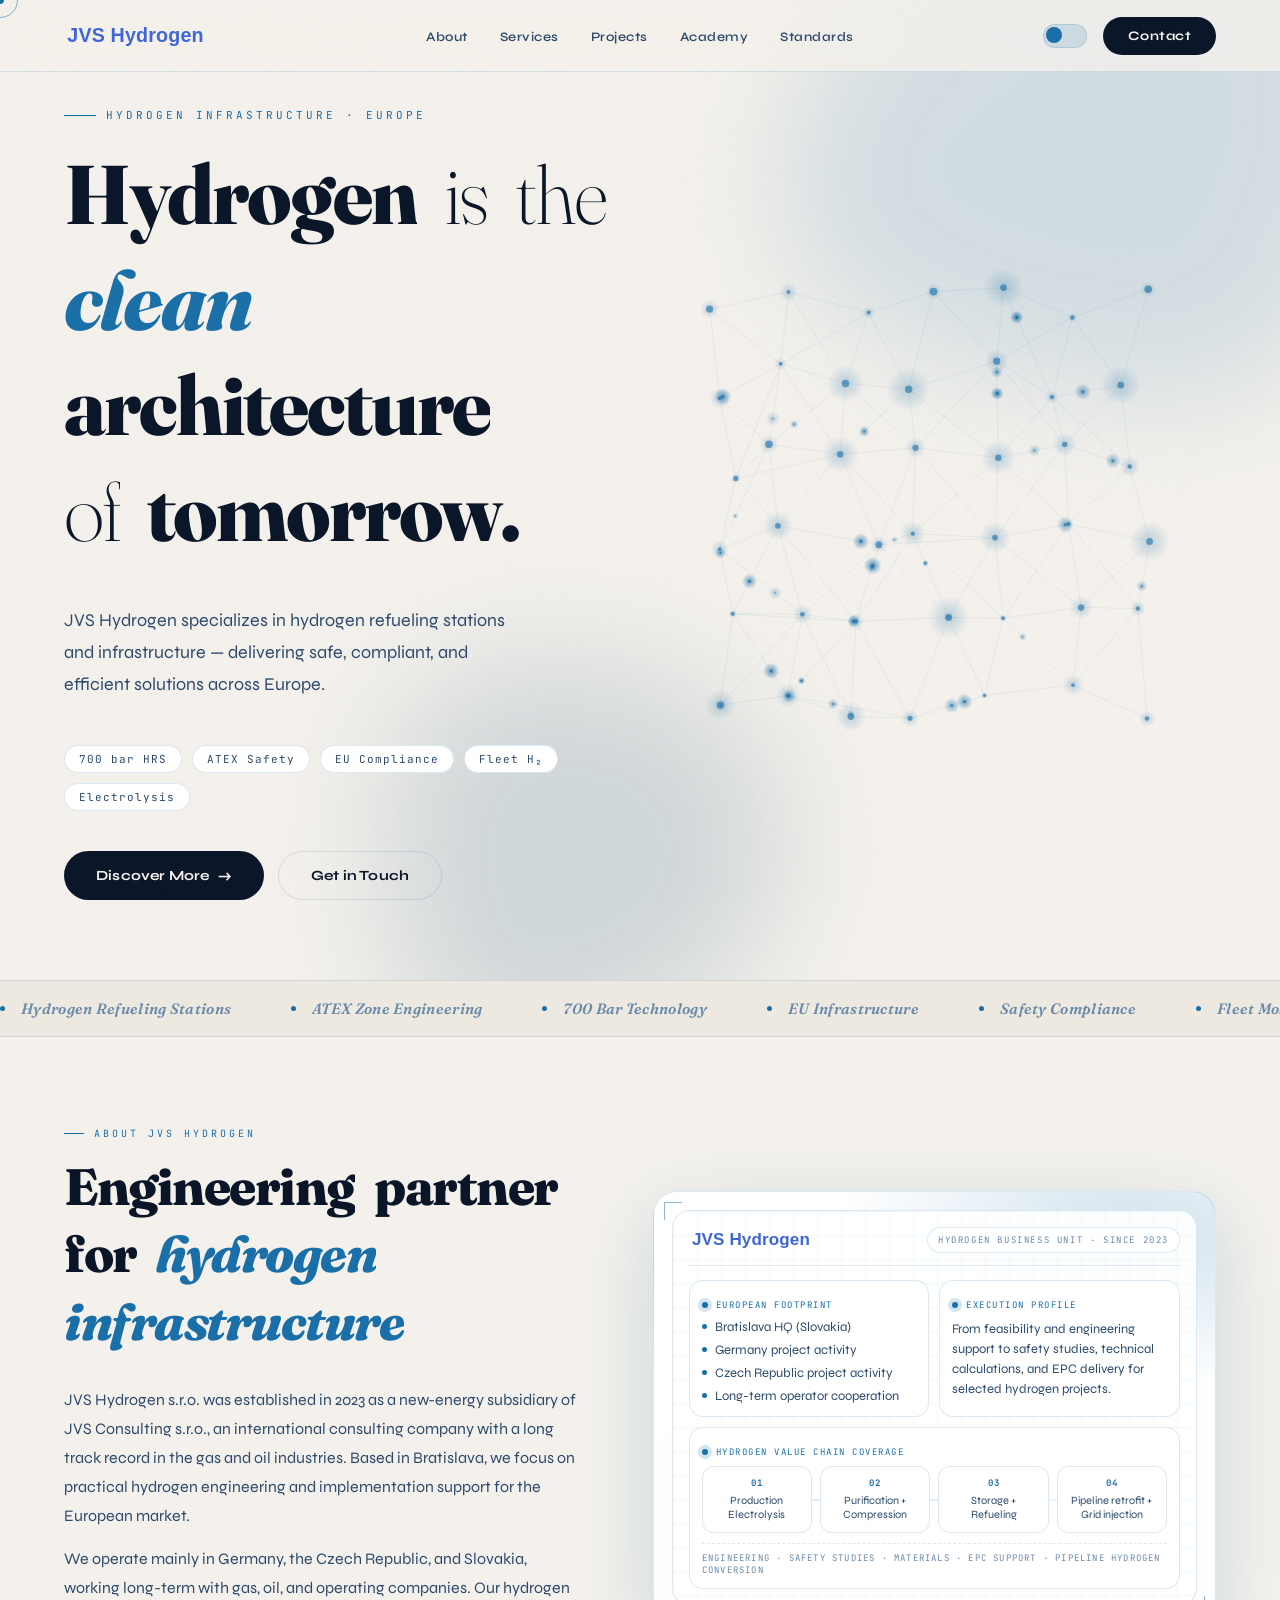
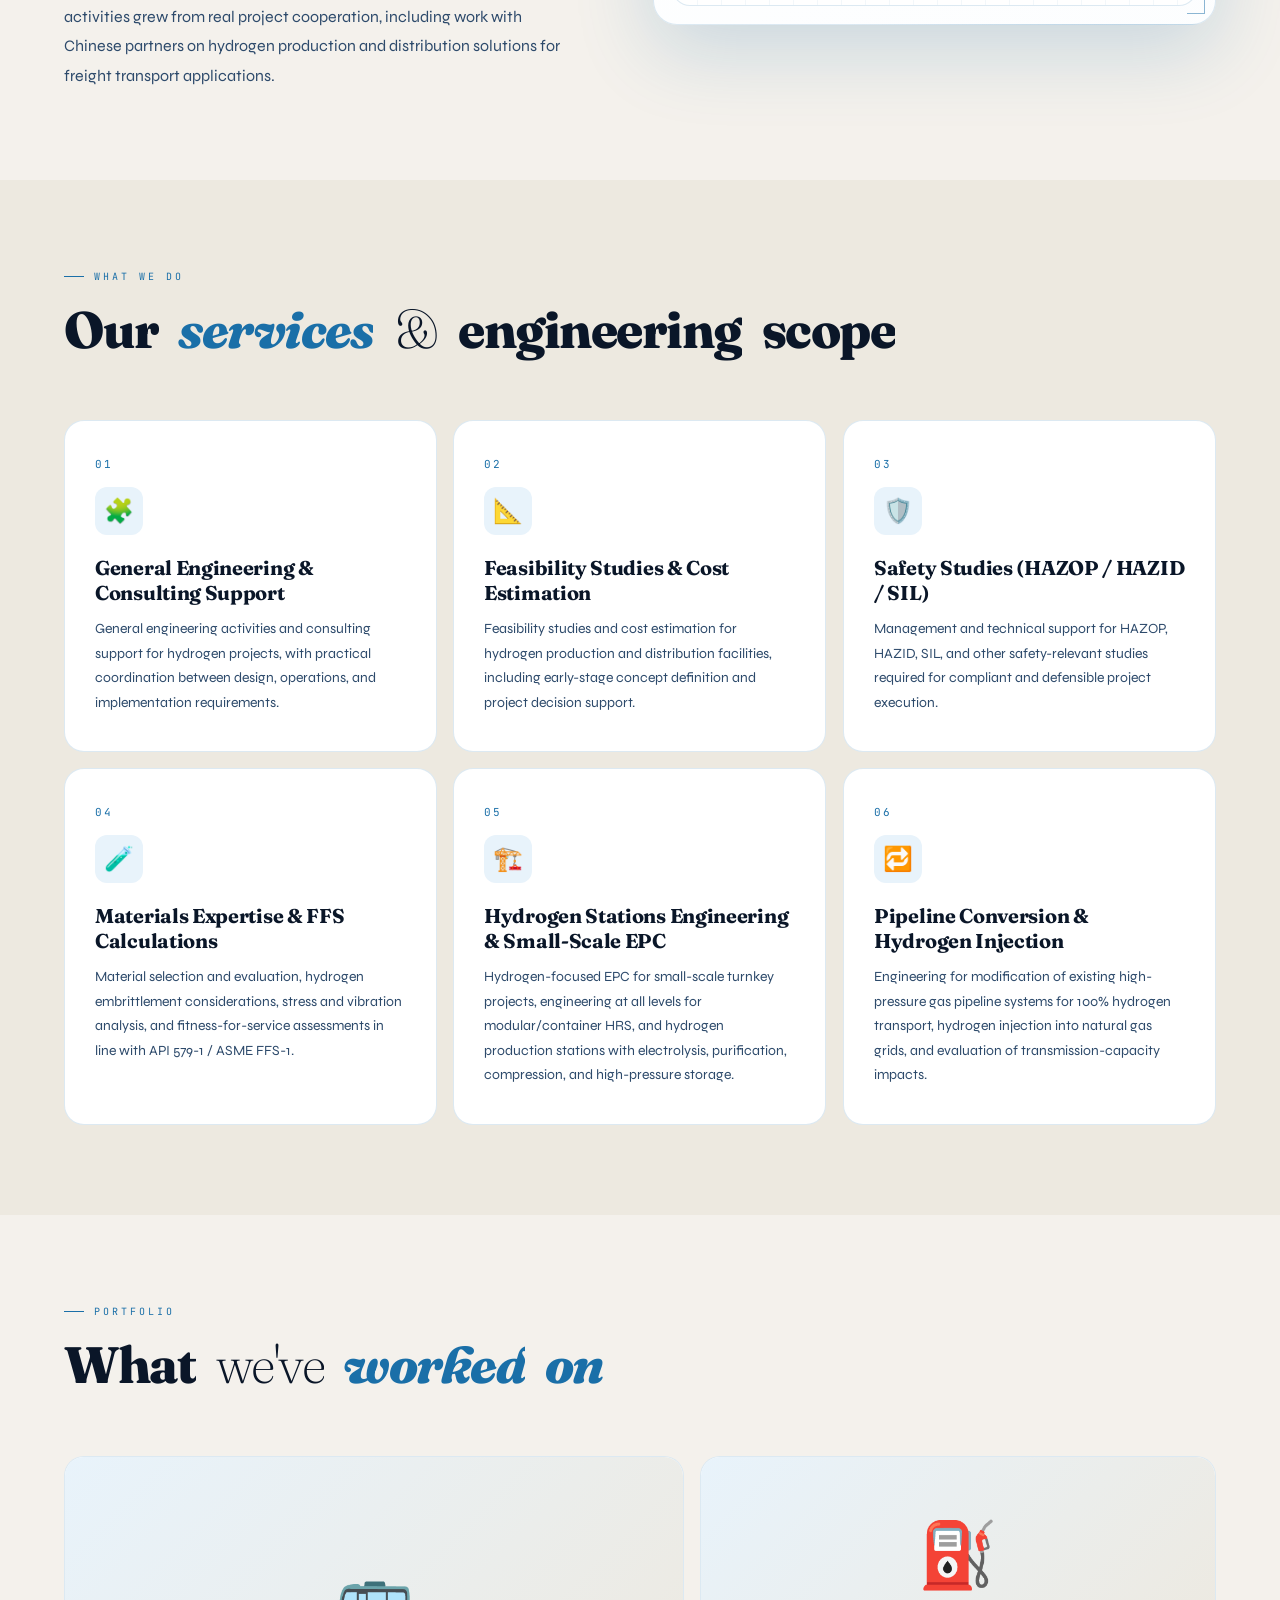
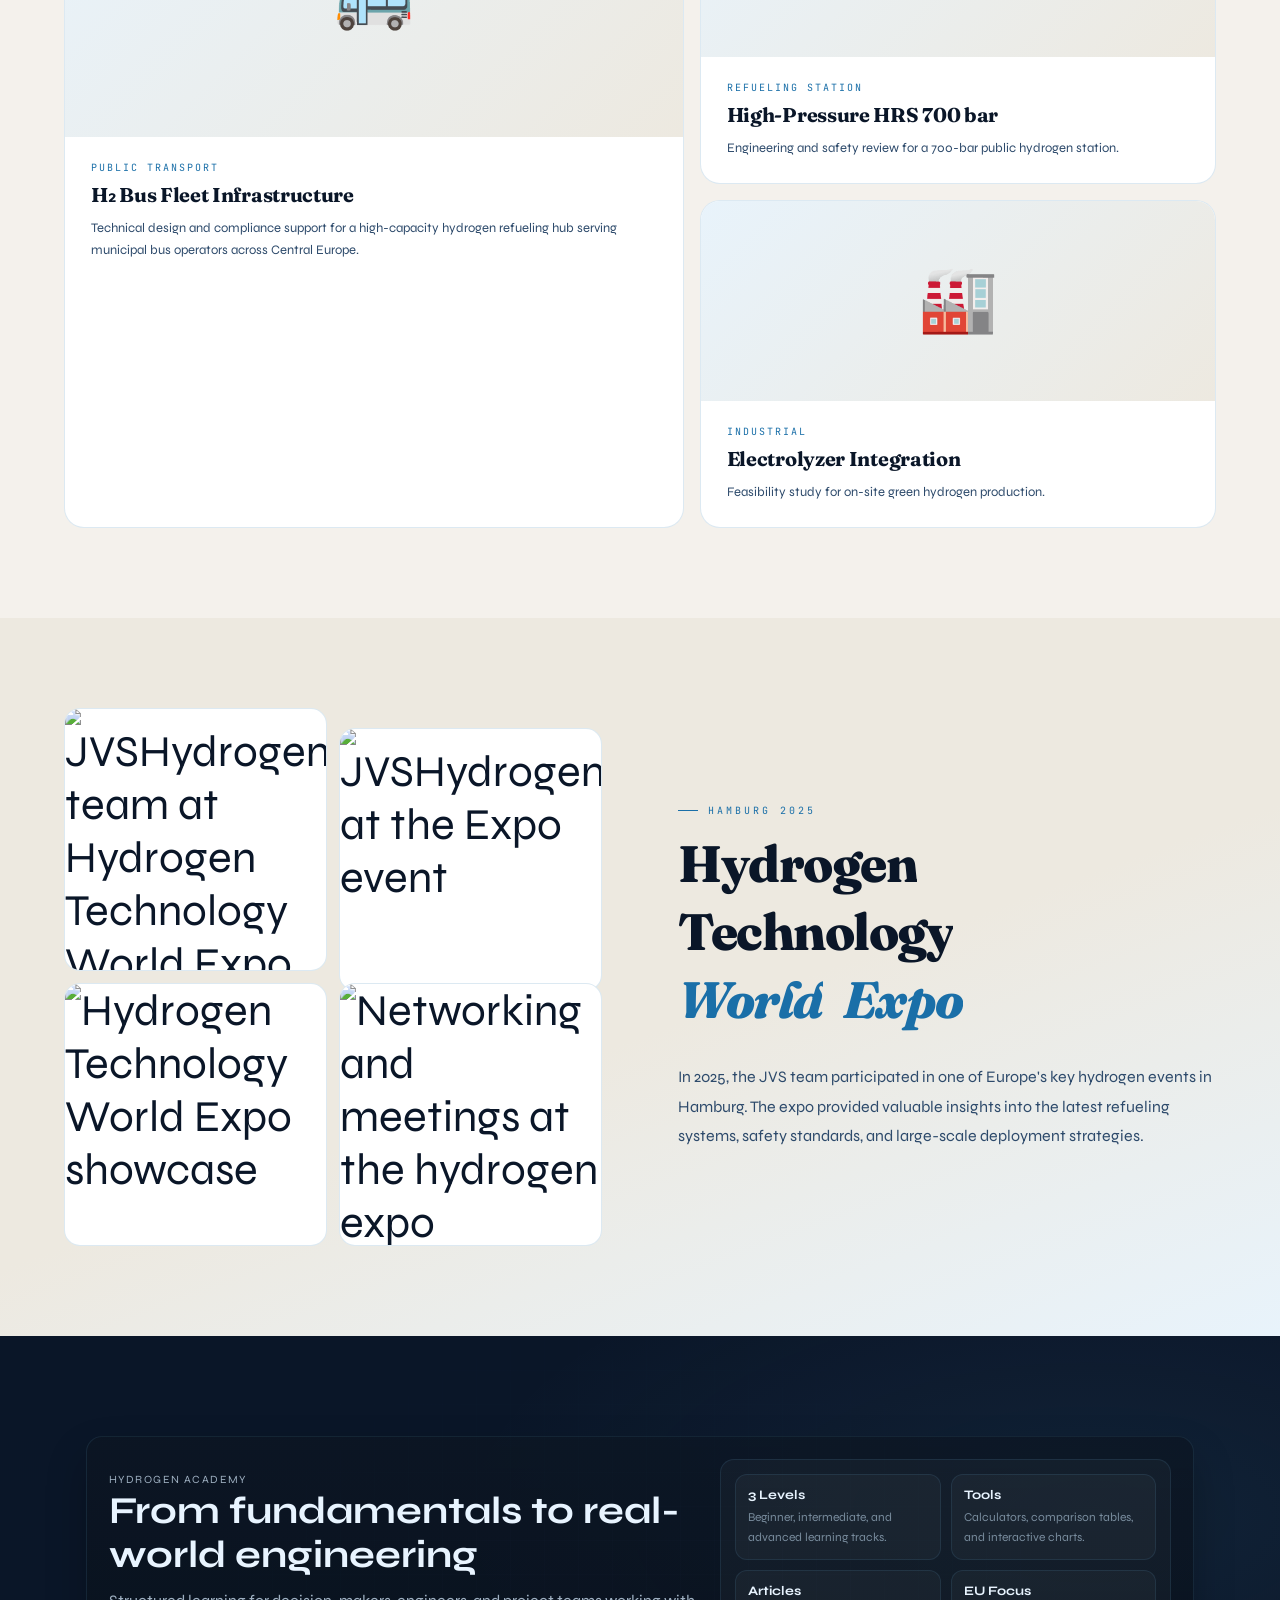
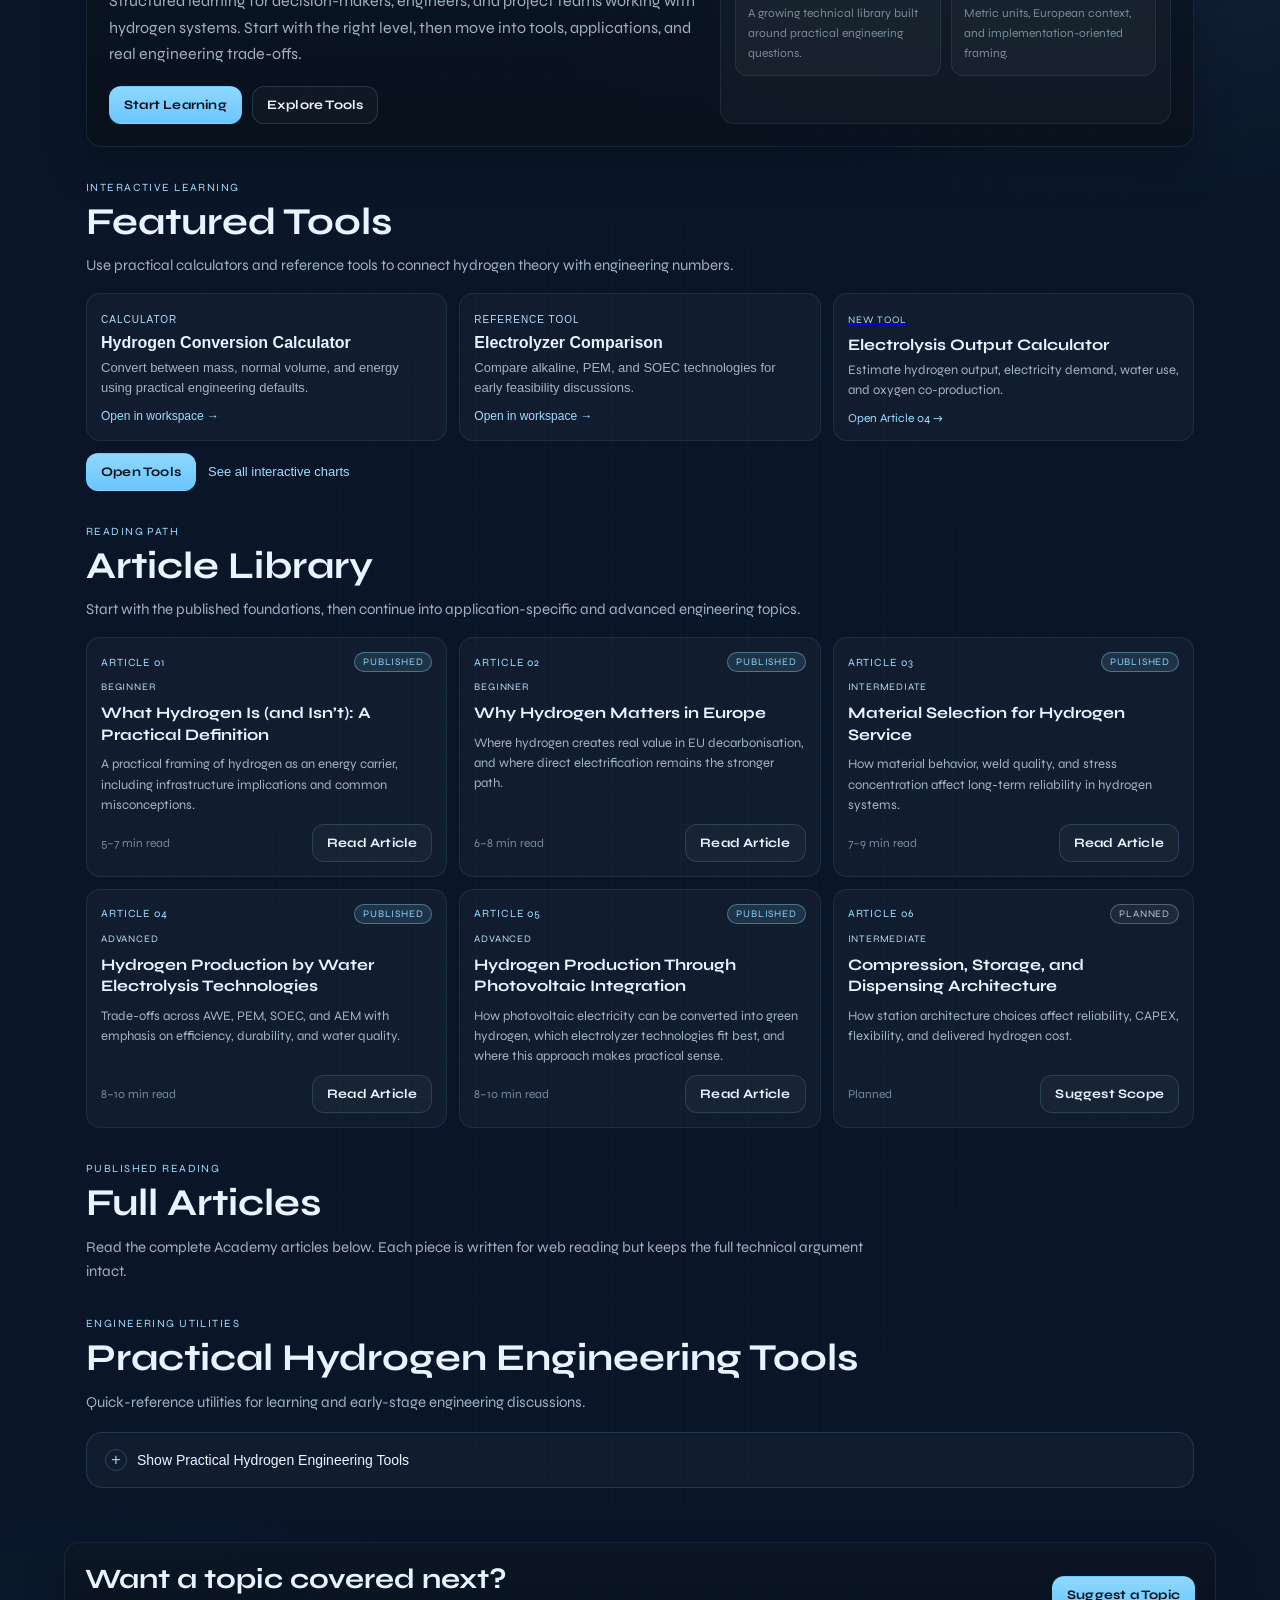
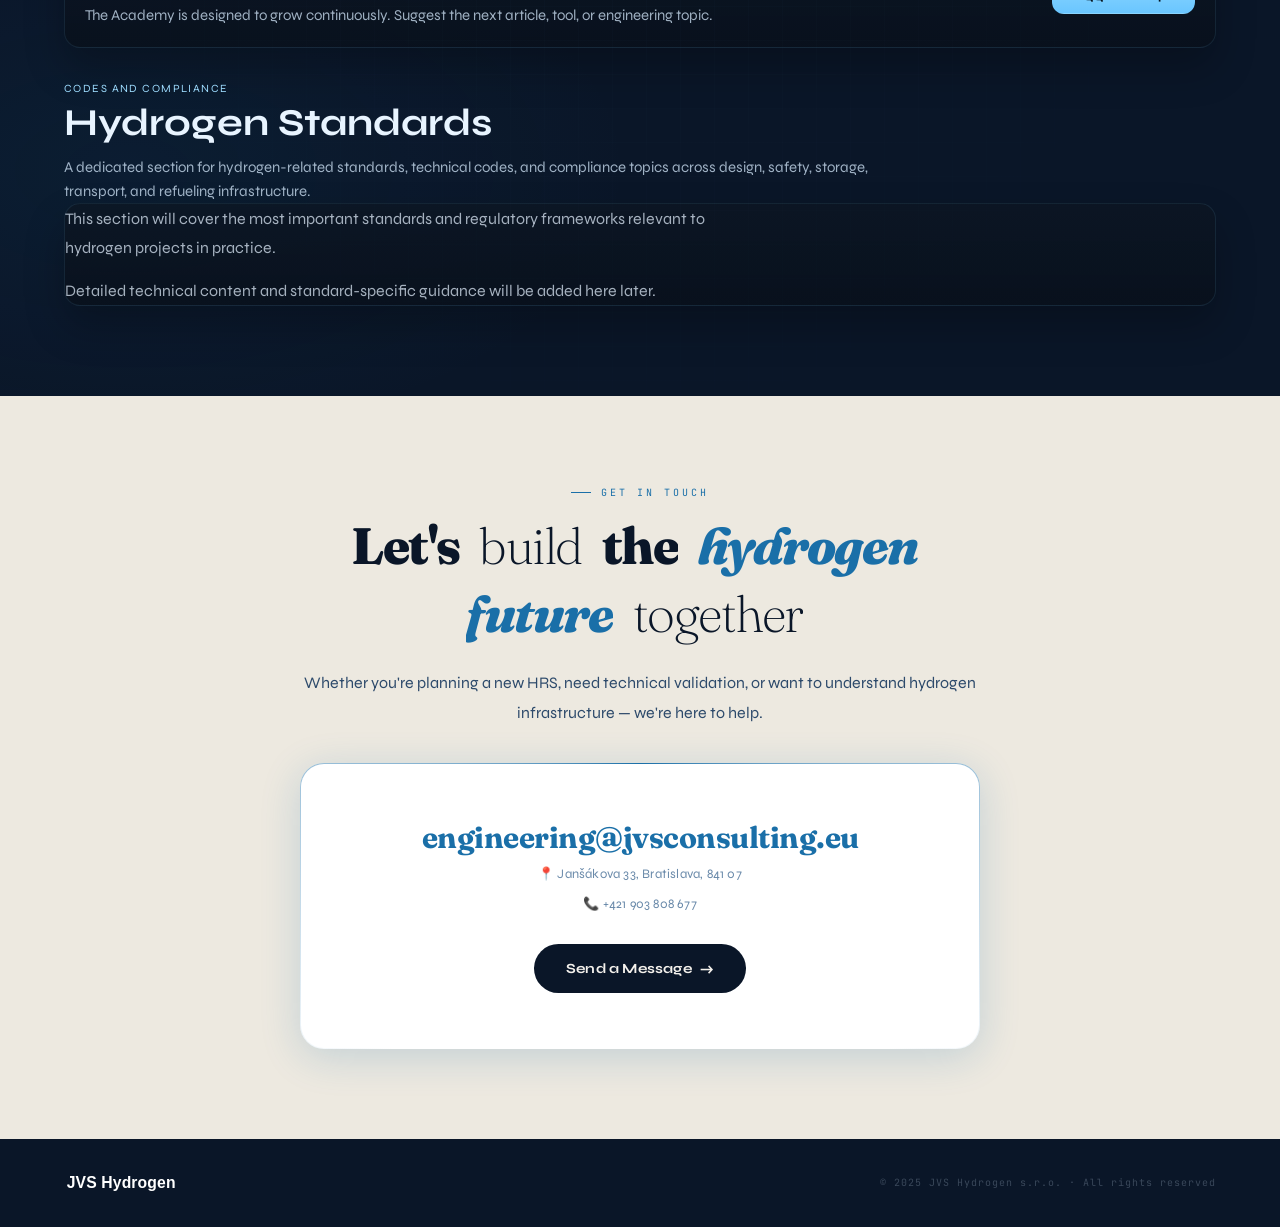
==== index.html @ adb4837e "Update index.html" ====
<!DOCTYPE html>
<html lang="en" data-theme="light">
<head>
<meta charset="UTF-8">
<meta name="viewport" content="width=device-width, initial-scale=1.0">
<title>JVS Hydrogen — Core Architecture of Tomorrow</title>
<link rel="icon" type="image/svg+xml" href="/favicon-v2.svg?v=2">

<link rel="preconnect" href="https://fonts.googleapis.com">
<link href="https://fonts.googleapis.com/css2?family=Fraunces:ital,opsz,wght@0,9..144,100..900;1,9..144,100..900&family=Syne:wght@400..800&family=JetBrains+Mono:wght@300;400&display=swap" rel="stylesheet">

<style>
/* ═══════════════════════════════════════════════════════
   TOKENS + THEME
═══════════════════════════════════════════════════════ */
:root {
  --bg:       #f4f1ec;
  --bg2:      #ede9e0;
  --surface:  #ffffff;
  --ink:      #0a1628;
  --ink2:     #2d4a6b;
  --ink3:     #6a8aaa;
  --accent:   #1a6fa8;
  --accent2:  #0d4a73;
  --highlight:#e8f3fb;
  --border:   rgba(26,111,168,0.15);
  --glow:     rgba(26,111,168,0.2);
  --white:    #ffffff;

  --ease-out-expo: cubic-bezier(0.16,1,0.3,1);
  --ease-spring:   cubic-bezier(0.34,1.56,0.64,1);
}
[data-theme="dark"] {
  --bg:       #060d18;
  --bg2:      #0b1525;
  --surface:  #111e30;
  --ink:      #e8f0f8;
  --ink2:     #8ab0d0;
  --ink3:     #4a7090;
  --accent:   #4da8e8;
  --accent2:  #6ab8f0;
  --highlight:#0d2a42;
  --border:   rgba(77,168,232,0.18);
  --glow:     rgba(77,168,232,0.25);
  --white:    #0b1525;
}

*, *::before, *::after { margin:0; padding:0; box-sizing:border-box; }
html { scroll-behavior: smooth; font-size: 16px; }

body {
  background: var(--bg);
  color: var(--ink);
  font-family: 'Syne', sans-serif;
  overflow-x: hidden;
  transition: background 0.5s, color 0.5s;
  cursor: none;
}

/* ═══════════════════════════════════════════════════════
   CUSTOM CURSOR (Magnetic)
═══════════════════════════════════════════════════════ */
#cursor-dot {
  position: fixed; top:0; left:0; z-index:9999;
  width: 8px; height: 8px; border-radius: 50%;
  background: var(--accent);
  pointer-events: none;
  transform: translate(-50%,-50%);
  transition: width 0.2s, height 0.2s, background 0.2s;
}
#cursor-ring {
  position: fixed; top:0; left:0; z-index:9998;
  width: 36px; height: 36px; border-radius: 50%;
  border: 1.5px solid var(--accent);
  pointer-events: none;
  transform: translate(-50%,-50%);
  opacity: 0.5;
  transition: width 0.3s var(--ease-out-expo), height 0.3s var(--ease-out-expo), opacity 0.3s, border-radius 0.3s;
}
body.cursor-hover #cursor-dot { width: 12px; height: 12px; }
body.cursor-hover #cursor-ring { width: 60px; height: 60px; opacity: 0.25; }
body.cursor-text  #cursor-ring { width: 80px; height: 80px; border-radius: 4px; opacity: 0.15; }

/* ═══════════════════════════════════════════════════════
   NOISE TEXTURE OVERLAY
═══════════════════════════════════════════════════════ */
body::after {
  content: ''; position: fixed; inset: 0;
  background-image: url("data:image/svg+xml,%3Csvg viewBox='0 0 256 256' xmlns='http://www.w3.org/2000/svg'%3E%3Cfilter id='n'%3E%3CfeTurbulence type='fractalNoise' baseFrequency='0.9' numOctaves='4'/%3E%3C/filter%3E%3Crect width='100%25' height='100%25' filter='url(%23n)' opacity='0.04'/%3E%3C/svg%3E");
  pointer-events: none; z-index: 9990; opacity: 0.4;
}

/* ═══════════════════════════════════════════════════════
   NAV
═══════════════════════════════════════════════════════ */
nav {
  position: fixed; top:0; left:0; right:0; z-index:500;
  padding: 0 clamp(20px,5vw,64px);
  height: 72px;
  display: flex; align-items: center; justify-content: space-between;
  background: rgba(244,241,236,0.8);
  backdrop-filter: blur(20px) saturate(180%);
  border-bottom: 1px solid var(--border);
  transition: background 0.5s, border-color 0.5s;
}
[data-theme="dark"] nav { background: rgba(6,13,24,0.85); }

.logo {
  display: inline-flex; align-items: center; text-decoration: none;
}
.logo img {
  height: 30px; width: auto; display: block;
}
[data-theme="dark"] .logo img { filter: brightness(1.08) saturate(1.02); }
.logo-h { color: var(--accent); font-style: italic; }
.logo-dot {
  width: 6px; height: 6px; background: var(--accent);
  border-radius: 50%; display: inline-block;
  animation: dotPulse 2s ease-in-out infinite;
}
@keyframes dotPulse {
  0%,100%{ transform:scale(1); opacity:1; }
  50%{ transform:scale(1.6); opacity:0.5; }
}

.nav-center {
  display: flex; gap: 32px; list-style: none;
  position: absolute; left:50%; transform:translateX(-50%);
}
.nav-center a {
  font-size: 13px; font-weight: 600; letter-spacing: 0.5px;
  color: var(--ink2); text-decoration: none;
  position: relative; padding-bottom: 2px;
  transition: color 0.2s;
}
.nav-center a::after {
  content: ''; position: absolute; bottom: -2px; left:0;
  width: 0; height: 1.5px; background: var(--accent);
  transition: width 0.3s var(--ease-out-expo);
}
.nav-center a:hover { color: var(--accent); }
.nav-center a:hover::after { width: 100%; }

.nav-right { display: flex; align-items: center; gap: 16px; }

/* Theme toggle */
.theme-toggle {
  width: 44px; height: 24px;
  background: var(--border);
  border: 1.5px solid var(--border);
  border-radius: 12px; cursor: none;
  position: relative; transition: background 0.3s;
  outline: none;
}
.theme-toggle::after {
  content: ''; position: absolute;
  top: 2px; left: 2px;
  width: 16px; height: 16px; border-radius: 50%;
  background: var(--accent);
  transition: transform 0.3s var(--ease-spring);
}
[data-theme="dark"] .theme-toggle::after { transform: translateX(20px); }

.nav-cta {
  font-size: 13px; font-weight: 700; letter-spacing: 0.5px;
  padding: 10px 24px; border-radius: 100px;
  background: var(--ink); color: var(--bg);
  text-decoration: none; transition: all 0.25s;
  border: 1.5px solid transparent;
}
.nav-cta:hover {
  background: transparent;
  color: var(--ink);
  border-color: var(--ink);
}

/* ═══════════════════════════════════════════════════════
   HERO — Kinetic Typography + Organic Layout
═══════════════════════════════════════════════════════ */
#hero {
  min-height: 100svh;
  padding: clamp(100px,12vh,140px) clamp(20px,5vw,80px) 80px;
  display: grid;
  grid-template-columns: 1fr 1fr;
  gap: 0;
  align-items: center;
  position: relative;
  overflow: hidden;
}

/* Organic blob background */
.hero-blob {
  position: absolute;
  border-radius: 60% 40% 30% 70% / 60% 30% 70% 40%;
  filter: blur(60px);
  opacity: 0.15;
  pointer-events: none;
  animation: morphBlob 12s ease-in-out infinite alternate;
}
.blob-1 {
  width: 600px; height: 500px;
  top: -100px; right: -100px;
  background: var(--accent);
  animation-delay: 0s;
}
.blob-2 {
  width: 400px; height: 400px;
  bottom: -80px; left: 30%;
  background: var(--accent2);
  animation-delay: -4s;
  border-radius: 40% 60% 70% 30% / 40% 50% 60% 50%;
}
@keyframes morphBlob {
  0%  { border-radius: 60% 40% 30% 70% / 60% 30% 70% 40%; transform: translate(0,0) scale(1); }
  33% { border-radius: 30% 60% 70% 40% / 50% 60% 30% 60%; transform: translate(20px,-20px) scale(1.03); }
  66% { border-radius: 50% 40% 60% 50% / 30% 70% 40% 60%; transform: translate(-15px,10px) scale(0.97); }
  100%{ border-radius: 60% 40% 30% 70% / 60% 30% 70% 40%; transform: translate(0,0) scale(1); }
}

.hero-left { position: relative; z-index: 2; }

/* Kinetic typography marquee label */
.hero-eyebrow {
  display: flex; align-items: center; gap: 10px;
  font-family: 'JetBrains Mono', monospace;
  font-size: 11px; letter-spacing: 3px;
  color: var(--accent); text-transform: uppercase;
  margin-bottom: 28px;
  opacity: 0; animation: riseIn 0.8s 0.2s var(--ease-out-expo) forwards;
}
.eyebrow-line {
  flex: 0 0 32px; height: 1px; background: var(--accent);
  transform-origin: left;
  animation: lineGrow 0.8s 0.4s var(--ease-out-expo) both;
}
@keyframes lineGrow { from{transform:scaleX(0)} to{transform:scaleX(1)} }

/* The main hero headline — word-by-word reveal */
.hero-headline {
  font-family: 'Fraunces', serif;
  font-size: clamp(44px, 6.5vw, 96px);
  font-weight: 800;
  line-height: 1.08;
  letter-spacing: -2px;
  color: var(--ink);
  margin-bottom: 32px;
}
.hero-headline .word {
  display: inline-block;
  overflow: hidden;
  margin-right: 0.18em;
  padding-bottom: 0.22em;
  margin-bottom: -0.22em;
}
.hero-headline .word-inner {
  display: inline-block;
  transform: translateY(110%);
  animation: wordSlide 0.8s var(--ease-out-expo) forwards;
}
.hero-headline .accent-word { color: var(--accent); font-style: italic; }
.hero-headline .light-word { font-weight: 200; }

/* Kinetic morphing word */
.morph-container {
  display: inline-block;
  position: relative;
  color: var(--accent);
  font-style: italic;
  min-width: 3em;
  padding-bottom: 0.16em;
  margin-bottom: -0.16em;
}
.morph-word {
  display: inline-block;
  transition: opacity 0.3s, transform 0.4s var(--ease-out-expo), filter 0.4s;
}
.morph-word.leaving {
  opacity: 0; transform: translateY(-30px); filter: blur(8px);
  position: absolute; top:0; left:0;
}
.morph-word.entering {
  animation: morphEnter 0.5s var(--ease-out-expo) forwards;
}
@keyframes morphEnter {
  from { opacity:0; transform:translateY(30px); filter:blur(8px); }
  to   { opacity:1; transform:translateY(0);    filter:blur(0); }
}
@keyframes wordSlide {
  to { transform: translateY(0); }
}
@keyframes riseIn {
  from { opacity:0; transform:translateY(16px); }
  to   { opacity:1; transform:translateY(0); }
}

.hero-sub {
  font-size: clamp(15px,1.4vw,18px);
  line-height: 1.78;
  color: var(--ink2);
  max-width: 460px;
  margin-bottom: 44px;
  font-weight: 400;
  opacity: 0;
  animation: riseIn 0.8s 0.7s var(--ease-out-expo) forwards;
}

/* Pill data tags */
.hero-tags {
  display: flex; gap: 10px; flex-wrap: wrap;
  margin-bottom: 40px;
  opacity: 0; animation: riseIn 0.8s 0.85s var(--ease-out-expo) forwards;
}
.tag {
  font-family: 'JetBrains Mono', monospace;
  font-size: 11px; letter-spacing: 1px;
  padding: 6px 14px; border-radius: 100px;
  border: 1px solid var(--border);
  color: var(--ink2);
  background: var(--surface);
  transition: all 0.2s;
}
.tag:hover { background: var(--highlight); border-color: var(--accent); color: var(--accent); }

.hero-actions {
  display: flex; gap: 14px; flex-wrap: wrap;
  opacity: 0; animation: riseIn 0.8s 1s var(--ease-out-expo) forwards;
}
.btn {
  font-size: 14px; font-weight: 700; letter-spacing: 0.2px;
  padding: 15px 32px; border-radius: 100px;
  text-decoration: none; display: inline-flex; align-items: center; gap: 8px;
  transition: all 0.28s var(--ease-out-expo);
  position: relative; overflow: hidden;
}
.btn::before {
  content: ''; position: absolute; inset: 0;
  background: var(--accent);
  transform: translateX(-101%);
  transition: transform 0.35s var(--ease-out-expo);
  border-radius: inherit;
  z-index: 0;
}
.btn > * { position: relative; z-index: 1; }
.btn-primary { background: var(--ink); color: var(--bg); }
.btn-primary:hover { color: white; }
.btn-primary:hover::before { transform: translateX(0); }
.btn-ghost {
  background: transparent; color: var(--ink);
  border: 1.5px solid var(--border);
}
.btn-ghost:hover { border-color: var(--accent); color: var(--accent); }

/* Arrow icon */
.btn-arrow { font-size: 16px; transition: transform 0.25s; }
.btn:hover .btn-arrow { transform: translateX(4px); }

/* Hero right — 3D canvas */
.hero-right {
  position: relative; z-index: 2;
  display: flex; align-items: center; justify-content: center;
}
#hero-canvas {
  width: 100%; max-width: 560px; aspect-ratio: 1;
  border-radius: 24px;
  opacity: 0; animation: riseIn 1.2s 0.5s var(--ease-out-expo) forwards;
}

/* ═══════════════════════════════════════════════════════
   SCROLLING MARQUEE STRIP
═══════════════════════════════════════════════════════ */
.marquee-strip {
  overflow: hidden; padding: 18px 0;
  border-top: 1px solid var(--border);
  border-bottom: 1px solid var(--border);
  background: var(--bg2);
  position: relative; z-index: 1;
}
.marquee-track {
  display: flex; gap: 60px; width: max-content;
  animation: marqueeScroll 22s linear infinite;
}
.marquee-track:hover { animation-play-state: paused; }
@keyframes marqueeScroll { 0%{transform:translateX(0)} 100%{transform:translateX(-50%)} }
.marquee-item {
  font-family: 'Fraunces', serif;
  font-size: 15px; font-weight: 600; font-style: italic;
  color: var(--ink3); white-space: nowrap; letter-spacing: 0.3px;
  display: flex; align-items: center; gap: 16px;
}
.marquee-dot {
  width: 5px; height: 5px; border-radius: 50%;
  background: var(--accent); flex-shrink: 0;
}

/* ═══════════════════════════════════════════════════════
   SECTION GLOBALS
═══════════════════════════════════════════════════════ */
.section { padding: clamp(80px,10vh,120px) clamp(20px,5vw,80px); }
.section-alt { background: var(--bg2); }

.section-eyebrow {
  font-family: 'JetBrains Mono', monospace;
  font-size: 10px; letter-spacing: 3px;
  color: var(--accent); text-transform: uppercase;
  display: flex; align-items: center; gap: 10px;
  margin-bottom: 18px;
}
.section-eyebrow::before { content:''; width:20px; height:1px; background:var(--accent); }

h2.section-title {
  font-family: 'Fraunces', serif;
  font-size: clamp(32px,4vw,58px);
  font-weight: 800; line-height: 1.12;
  letter-spacing: -1.5px; color: var(--ink);
  margin-bottom: 24px;
}
h2.section-title em { font-style: italic; color: var(--accent); }
h2.section-title .thin { font-weight: 200; }

.body-text {
  font-size: 16px; line-height: 1.82; color: var(--ink2);
  font-weight: 400; max-width: 560px;
}

/* Scroll-driven word reveal */
.word-reveal .word {
  display: inline-block; overflow: hidden; margin-right: 0.22em;
  padding-bottom: 0.20em;
  margin-bottom: -0.20em;
}
.word-reveal .word-inner {
  display: inline-block;
  transform: translateY(100%);
  transition: transform 0.6s var(--ease-out-expo);
}
.word-reveal.visible .word-inner { transform: translateY(0); }
.word-reveal .word:nth-child(1) .word-inner { transition-delay: 0.0s; }
.word-reveal .word:nth-child(2) .word-inner { transition-delay: 0.05s; }
.word-reveal .word:nth-child(3) .word-inner { transition-delay: 0.1s; }
.word-reveal .word:nth-child(4) .word-inner { transition-delay: 0.15s; }
.word-reveal .word:nth-child(5) .word-inner { transition-delay: 0.2s; }
.word-reveal .word:nth-child(6) .word-inner { transition-delay: 0.25s; }
.word-reveal .word:nth-child(7) .word-inner { transition-delay: 0.3s; }
.word-reveal .word:nth-child(8) .word-inner { transition-delay: 0.35s; }
.word-reveal .word:nth-child(9) .word-inner { transition-delay: 0.4s; }
.word-reveal .word:nth-child(10) .word-inner { transition-delay: 0.45s; }
.word-reveal .word:nth-child(n+11) .word-inner { transition-delay: 0.5s; }

/* Standard reveal */
.reveal {
  opacity: 0; transform: translateY(28px);
  transition: opacity 0.72s ease, transform 0.72s var(--ease-out-expo);
}
.reveal.visible { opacity:1; transform:translateY(0); }
.d1{transition-delay:0.1s} .d2{transition-delay:0.2s} .d3{transition-delay:0.3s} .d4{transition-delay:0.4s} .d5{transition-delay:0.5s}

/* ═══════════════════════════════════════════════════════
   ABOUT — Asymmetric layout
═══════════════════════════════════════════════════════ */
.about-grid {
  display: grid;
  grid-template-columns: 1fr 1.1fr;
  gap: clamp(40px,6vw,100px);
  align-items: center;
}


/* About visual panel — capabilities dashboard */
.about-canvas-wrap {
  position: relative; border-radius: 24px; overflow: hidden;
  border: 1px solid var(--border);
  box-shadow: 0 24px 80px var(--glow);
  background:
    radial-gradient(420px 220px at 85% 10%, var(--glow), transparent 70%),
    linear-gradient(160deg, var(--surface), color-mix(in srgb, var(--surface) 88%, var(--highlight) 12%));
  padding: 18px;
}
.about-canvas-wrap::before, .about-canvas-wrap::after {
  content:''; position:absolute; width:18px; height:18px;
  border-color: var(--accent); border-style:solid; opacity:0.5; z-index:2;
}
.about-canvas-wrap::before { top:10px; left:10px; border-width:1.5px 0 0 1.5px; }
.about-canvas-wrap::after  { bottom:10px; right:10px; border-width:0 1.5px 1.5px 0; }

.cap-board {
  position: relative;
  border: 1px solid var(--border);
  border-radius: 18px;
  background: color-mix(in srgb, var(--surface) 92%, transparent);
  padding: 16px;
  overflow: hidden;
}
.cap-board::before {
  content: '';
  position: absolute;
  inset: 0;
  background-image:
    linear-gradient(rgba(26,111,168,0.05) 1px, transparent 1px),
    linear-gradient(90deg, rgba(26,111,168,0.05) 1px, transparent 1px);
  background-size: 24px 24px;
  pointer-events: none;
}
[data-theme="dark"] .cap-board::before {
  background-image:
    linear-gradient(rgba(77,168,232,0.07) 1px, transparent 1px),
    linear-gradient(90deg, rgba(77,168,232,0.07) 1px, transparent 1px);
}
.cap-head {
  position: relative; z-index: 1;
  display: flex; align-items: center; justify-content: space-between; gap: 12px;
  margin-bottom: 14px;
  padding-bottom: 12px;
  border-bottom: 1px solid var(--border);
}
.cap-head img {
  height: 26px; width: auto; display: block;
}
[data-theme="dark"] .cap-head img { filter: brightness(1.08) saturate(1.02); }
.cap-badge {
  font-family: 'JetBrains Mono', monospace;
  font-size: 9px; letter-spacing: 1.6px; text-transform: uppercase;
  color: var(--ink3);
  border: 1px solid var(--border);
  border-radius: 999px;
  padding: 6px 10px;
  background: color-mix(in srgb, var(--surface) 80%, transparent);
}
.cap-grid {
  position: relative; z-index: 1;
  display: grid; grid-template-columns: 1fr 1fr; gap: 10px;
}
.cap-card {
  border: 1px solid var(--border);
  border-radius: 14px;
  background: color-mix(in srgb, var(--surface) 90%, transparent);
  padding: 12px;
  min-height: 110px;
}
.cap-card.wide { grid-column: span 2; min-height: auto; }
.cap-kicker {
  display: inline-flex; align-items: center; gap: 8px;
  font-family: 'JetBrains Mono', monospace;
  font-size: 9px; letter-spacing: 1.5px; text-transform: uppercase;
  color: var(--accent);
  margin-bottom: 8px;
}
.cap-kicker::before {
  content: ''; width: 6px; height: 6px; border-radius: 50%;
  background: currentColor; box-shadow: 0 0 0 4px color-mix(in srgb, var(--accent) 18%, transparent);
  animation: capPulse 2.2s ease-in-out infinite;
}
@keyframes capPulse {
  0%,100% { transform: scale(1); opacity: 1; }
  50% { transform: scale(1.35); opacity: 0.55; }
}
.cap-card p {
  font-size: 13px; line-height: 1.55; color: var(--ink2);
}
.cap-list {
  list-style: none; display: grid; gap: 7px;
}
.cap-list li {
  display: flex; align-items: center; gap: 8px;
  font-size: 13px; color: var(--ink2);
}
.cap-list li::before {
  content: ''; width: 5px; height: 5px; border-radius: 50%;
  background: var(--accent); flex-shrink: 0;
}
.cap-pipeline {
  display: grid; gap: 10px;
}
.cap-pipeline-track {
  position: relative;
  display: grid; grid-template-columns: repeat(4, 1fr);
  gap: 8px; align-items: center;
}
.cap-pipeline-track::before {
  content: '';
  position: absolute;
  left: 6px; right: 6px; top: 50%; transform: translateY(-50%);
  height: 1px;
  background: linear-gradient(to right, var(--accent), color-mix(in srgb, var(--accent) 35%, transparent));
  opacity: 0.35;
}
.cap-node {
  position: relative;
  border: 1px solid var(--border);
  border-radius: 12px;
  background: color-mix(in srgb, var(--surface) 92%, transparent);
  padding: 10px 8px;
  text-align: center;
}
.cap-node strong {
  display: block;
  font-family: 'JetBrains Mono', monospace;
  font-size: 9px; letter-spacing: 1px; text-transform: uppercase;
  color: var(--accent);
  margin-bottom: 5px;
}
.cap-node span {
  display: block; font-size: 11px; color: var(--ink2); line-height: 1.3;
}
.cap-footnote {
  font-family: 'JetBrains Mono', monospace;
  font-size: 9px; letter-spacing: 1.2px; text-transform: uppercase;
  color: var(--ink3);
  padding-top: 8px; border-top: 1px dashed var(--border);
}

/* ═══════════════════════════════════════════════════════
   SERVICES — 3D tilt cards
═══════════════════════════════════════════════════════ */
.services-layout {
  display: grid;
  grid-template-columns: repeat(auto-fit, minmax(300px, 1fr));
  gap: 16px; margin-top: 52px;
}
.svc-card {
  background: var(--surface);
  border: 1px solid var(--border);
  border-radius: 20px; padding: 36px 30px;
  position: relative; overflow: hidden;
  transition: box-shadow 0.4s, border-color 0.3s;
  transform-style: preserve-3d;
  will-change: transform;
}
.svc-card::before {
  content:''; position:absolute; inset:0; border-radius:inherit;
  background: radial-gradient(circle at var(--mx,50%) var(--my,50%), var(--highlight) 0%, transparent 70%);
  opacity:0; transition:opacity 0.4s;
}
.svc-card:hover::before { opacity:1; }
.svc-card:hover { box-shadow: 0 20px 60px var(--glow); border-color: var(--accent); }

/* Accent line that grows on hover */
.svc-card::after {
  content:''; position:absolute; bottom:0; left:0; right:0;
  height:2px; background: linear-gradient(to right, var(--accent), var(--accent2));
  transform: scaleX(0); transform-origin: left;
  transition: transform 0.4s var(--ease-out-expo);
}
.svc-card:hover::after { transform: scaleX(1); }

.svc-num {
  font-family: 'JetBrains Mono', monospace;
  font-size: 11px; color: var(--accent); letter-spacing: 2px;
  margin-bottom: 16px; display: block;
}
.svc-icon-wrap {
  width: 48px; height: 48px; border-radius: 12px;
  background: var(--highlight); display: flex; align-items: center;
  justify-content: center; font-size: 24px; margin-bottom: 20px;
  transition: transform 0.3s var(--ease-spring), background 0.3s;
}
.svc-card:hover .svc-icon-wrap { transform: scale(1.1) rotate(-3deg); background: var(--accent); }
.svc-name {
  font-family: 'Fraunces', serif;
  font-size: 20px; font-weight: 700; color: var(--ink);
  margin-bottom: 12px; letter-spacing: -0.3px;
}
.svc-desc { font-size: 14px; line-height: 1.75; color: var(--ink2); font-weight: 400; }

/* ═══════════════════════════════════════════════════════
   PROJECTS — Asymmetric cards with scan line
═══════════════════════════════════════════════════════ */
.projects-grid {
  display: grid;
  grid-template-columns: 1.2fr 1fr;
  grid-template-rows: auto auto;
  gap: 16px; margin-top: 52px;
}
.proj-card {
  background: var(--surface); border: 1px solid var(--border);
  border-radius: 20px; overflow: hidden;
  transition: transform 0.4s var(--ease-out-expo), box-shadow 0.4s;
}
.proj-card:hover { transform: translateY(-6px); box-shadow: 0 24px 70px var(--glow); }
.proj-card.featured { grid-row: span 2; }

.proj-thumb {
  height: 200px; display:flex; align-items:center; justify-content:center;
  font-size: 64px;
  background: linear-gradient(135deg, var(--highlight), var(--bg2));
  position: relative; overflow: hidden;
}
.proj-card.featured .proj-thumb { height: 280px; }

/* Scan line animation */
.proj-thumb::after {
  content:''; position:absolute; left:0; right:0; height:1.5px;
  background: linear-gradient(to right, transparent, var(--accent), transparent);
  opacity:0.6; top:-10px;
  animation: scanLine 3.5s linear infinite;
}
@keyframes scanLine { 100%{ top: calc(100% + 10px); } }

.proj-body { padding: 24px 26px; }
.proj-tag {
  font-family: 'JetBrains Mono', monospace;
  font-size: 10px; color: var(--accent); letter-spacing: 2px;
  text-transform: uppercase; margin-bottom: 8px;
}
.proj-name {
  font-family: 'Fraunces', serif;
  font-size: 20px; font-weight: 700; color: var(--ink);
  margin-bottom: 10px; letter-spacing: -0.3px;
}
.proj-desc { font-size: 13px; color: var(--ink2); line-height: 1.72; }

/* ═══════════════════════════════════════════════════════
   EXPO — Diagonal layout
═══════════════════════════════════════════════════════ */
#expo { position: relative; overflow: hidden; }
#expo::before {
  content:''; position:absolute; top:0; left:0; right:0; bottom:0;
  background: linear-gradient(160deg, var(--bg2) 55%, var(--highlight) 100%);
  z-index:0;
}
.expo-inner { position:relative; z-index:1; display:grid; grid-template-columns:1fr 1fr; gap:clamp(40px,6vw,100px); align-items:center; }
.expo-imgs { display:grid; grid-template-columns:1fr 1fr; gap:12px; }
.expo-box {
  aspect-ratio:1; border-radius:16px;
  display:flex; align-items:center; justify-content:center;
  font-size:44px;
  border:1px solid var(--border);
  background: var(--surface);
  position:relative; overflow:hidden;
  transition: transform 0.35s var(--ease-spring), box-shadow 0.35s;
}
.expo-box::before {
  content:''; position:absolute; inset:0;
  background: linear-gradient(135deg, rgba(26,111,168,0.06), transparent);
  opacity:0; transition:opacity 0.3s;
}
.expo-box:hover { transform:scale(1.05) rotate(-1deg); box-shadow: 0 16px 40px var(--glow); }
.expo-box:hover::before { opacity:1; }
.expo-photo {
  width: 100%; height: 100%; display: block; object-fit: cover;
}
.expo-box:nth-child(2) { transform: translateY(20px); }
.expo-box:nth-child(2):hover { transform: translateY(14px) scale(1.05) rotate(1deg); }

/* ═══════════════════════════════════════════════════════
   ACADEMY — Dark section with animated bars
═══════════════════════════════════════════════════════ */
#academy {
  background: var(--ink);
  color: var(--bg);
  position: relative; overflow: hidden;
}
[data-theme="dark"] #academy { background: #000a16; }

/* Animated grid overlay */
#academy::before {
  content:''; position:absolute; inset:0;
  background-image:
    linear-gradient(rgba(26,111,168,0.06) 1px, transparent 1px),
    linear-gradient(90deg, rgba(26,111,168,0.06) 1px, transparent 1px);
  background-size: 60px 60px;
  mask-image: radial-gradient(ellipse at 50% 50%, black 30%, transparent 80%);
  pointer-events:none;
}

#academy .section-eyebrow { color: #6ab4e8; }
#academy .section-eyebrow::before { background: #6ab4e8; }
#academy h2.section-title { color: #f0f4f8; }
#academy h2.section-title em { color: #6ab4e8; }
#academy .body-text { color: rgba(200,220,240,0.6); }

.academy-grid { display:grid; grid-template-columns:1fr 1fr; gap:clamp(40px,6vw,100px); align-items:center; }

.acad-features { margin-top:32px; display:flex; flex-direction:column; gap:10px; }
.af-row {
  display:flex; gap:14px; align-items:flex-start;
  padding:18px 20px; border-radius:12px;
  border:1px solid rgba(255,255,255,0.07);
  background:rgba(255,255,255,0.02);
  transition:all 0.3s;
}
.af-row:hover { background:rgba(26,111,168,0.15); border-color:rgba(106,180,232,0.3); transform:translateX(6px); }
.af-icon { font-size:20px; flex-shrink:0; margin-top:2px; }
.af-title { font-weight:700; color:rgba(240,244,248,0.95); font-size:14px; margin-bottom:3px; letter-spacing:0.2px; }
.af-desc { font-size:13px; color:rgba(200,220,240,0.45); line-height:1.6; }

/* Data panel */
.dp {
  background:rgba(255,255,255,0.03);
  border:1px solid rgba(255,255,255,0.08);
  border-radius:20px; padding:40px 36px;
  position:relative; overflow:hidden;
}
.dp::before {
  content:''; position:absolute;
  top:-100px; right:-80px;
  width:280px; height:280px;
  background: radial-gradient(circle, rgba(26,111,168,0.2), transparent 65%);
  border-radius:50%;
}
.dp-corners > * { position:absolute; width:14px; height:14px; border-color:rgba(106,180,232,0.35); border-style:solid; }
.dp-corners .tl { top:10px; left:10px; border-width:1px 0 0 1px; }
.dp-corners .tr { top:10px; right:10px; border-width:1px 1px 0 0; }
.dp-corners .bl { bottom:10px; left:10px; border-width:0 0 1px 1px; }
.dp-corners .br { bottom:10px; right:10px; border-width:0 1px 1px 0; }

.dp-label {
  font-family:'JetBrains Mono',monospace; font-size:9px;
  letter-spacing:3px; color:rgba(200,220,240,0.3); text-transform:uppercase; margin-bottom:24px;
}
.dp-formula {
  font-family:'Fraunces',serif; font-size:80px; font-weight:800;
  color:#f0f4f8; line-height:1; margin-bottom:4px; letter-spacing:-2px;
}
.dp-formula sub { font-size:0.44em; color:#6ab4e8; }
.dp-formula-label { font-size:11px; color:rgba(200,220,240,0.3); letter-spacing:2px; text-transform:uppercase; margin-bottom:32px; }

.dp-metrics { display:flex; flex-direction:column; gap:14px; border-top:1px solid rgba(255,255,255,0.07); padding-top:28px; }
.dp-row { display:flex; align-items:center; gap:12px; }
.dp-key {
  font-family:'JetBrains Mono',monospace; font-size:10px;
  color:rgba(200,220,240,0.35); letter-spacing:1px; width:70px; flex-shrink:0;
}
.dp-track { flex:1; height:2px; background:rgba(255,255,255,0.06); border-radius:2px; overflow:hidden; }
.dp-fill {
  height:100%; border-radius:2px;
  background: linear-gradient(to right, #1a6fa8, #6ab4e8);
  transform-origin:left; transform:scaleX(0);
  transition: transform 1.4s var(--ease-out-expo);
}
.dp-fill.animate { transform: scaleX(1); }
.dp-val {
  font-family:'JetBrains Mono',monospace; font-size:11px;
  color:#6ab4e8; width:70px; text-align:right; flex-shrink:0;
}

/* ═══════════════════════════════════════════════════════
   ACADEMY — Article Hub (scalable library)
═══════════════════════════════════════════════════════ */
#academy {
  background:
    radial-gradient(900px 420px at 85% 8%, rgba(106,180,232,0.08), transparent 70%),
    radial-gradient(700px 380px at 10% 90%, rgba(26,111,168,0.08), transparent 72%),
    var(--ink);
  color: #eef4fb;
  position: relative;
  overflow: hidden;
}
#academy::before {
  content: '';
  position: absolute;
  inset: 0;
  background-image:
    linear-gradient(rgba(106,180,232,0.04) 1px, transparent 1px),
    linear-gradient(90deg, rgba(106,180,232,0.04) 1px, transparent 1px);
  background-size: 34px 34px;
  opacity: 0.6;
  pointer-events: none;
}
#academy .section-eyebrow,
#academy .section-eyebrow::before { color: #74c9ff; background: #74c9ff; }
#academy h2.section-title { color: #f2f7fc; }
#academy h2.section-title em { color: #74c9ff; }
#academy .body-text { color: rgba(226, 238, 252, 0.72); max-width: 72ch; }
.academy-hub { position: relative; z-index: 1; }
.academy-header { max-width: 900px; margin-bottom: 34px; }
.academy-layout { display: grid; grid-template-columns: 0.95fr 1.35fr; gap: 18px; align-items: start; }
.academy-sidebar, .academy-library { border: 1px solid rgba(106,180,232,0.16); background: rgba(255,255,255,0.03); border-radius: 20px; box-shadow: 0 20px 60px rgba(0,0,0,0.18); backdrop-filter: blur(10px); }
.academy-sidebar { padding: 18px; position: sticky; top: 94px; }
.academy-sidebar h3, .academy-library-title { font-family: 'Fraunces', serif; font-size: 22px; letter-spacing: -0.5px; margin-bottom: 12px; color: #f2f7fc; }
.academy-sidebar p { color: rgba(226,238,252,0.68); font-size: 14px; line-height: 1.7; }
.learning-path { display: grid; gap: 10px; margin-top: 16px; }
.path-item { border: 1px solid rgba(106,180,232,0.12); background: rgba(255,255,255,0.02); border-radius: 14px; padding: 12px; }
.path-item strong { display: block; color: #edf5ff; font-size: 13px; margin-bottom: 3px; }
.path-item span { display: block; color: rgba(214, 230, 248, 0.6); font-size: 12px; line-height: 1.45; }
.path-tag { display: inline-flex; align-items: center; gap: 6px; font-family: 'JetBrains Mono', monospace; font-size: 10px; text-transform: uppercase; letter-spacing: 1.4px; color: #8dd7ff; margin-bottom: 8px; }
.path-tag::before { content: ''; width: 6px; height: 6px; border-radius: 50%; background: currentColor; box-shadow: 0 0 0 4px rgba(141, 215, 255, 0.12); }
.academy-cta { margin-top: 16px; display: grid; gap: 8px; }
.academy-cta .mini-note { font-family: 'JetBrains Mono', monospace; font-size: 10px; letter-spacing: 1.4px; text-transform: uppercase; color: rgba(167, 197, 226, 0.6); }
.academy-library { padding: 18px; }
.academy-library-head { display: flex; justify-content: space-between; align-items: flex-end; gap: 12px; margin-bottom: 14px; border-bottom: 1px solid rgba(106,180,232,0.12); padding-bottom: 12px; }
.academy-library-head p { color: rgba(220,234,250,0.62); font-size: 13px; line-height: 1.5; }
.article-list { display: grid; gap: 12px; }
.article-item { border: 1px solid rgba(106,180,232,0.14); border-radius: 16px; background: rgba(255,255,255,0.02); overflow: hidden; }
.article-item[open] { background: rgba(255,255,255,0.035); border-color: rgba(106,180,232,0.24); box-shadow: inset 0 1px 0 rgba(255,255,255,0.03), 0 10px 32px rgba(0,0,0,0.18); }
.article-item summary { list-style: none; cursor: pointer; padding: 14px 16px; }
.article-item summary::-webkit-details-marker { display: none; }
.article-summary-top { display: flex; justify-content: space-between; align-items: center; gap: 12px; }
.article-index { font-family: 'JetBrains Mono', monospace; font-size: 11px; letter-spacing: 1.2px; color: #7fcfff; text-transform: uppercase; }
.article-chevron { color: #9ccff8; transition: transform 0.25s var(--ease-out-expo); }
.article-item[open] .article-chevron { transform: rotate(90deg); }
.article-title { margin-top: 6px; font-family: 'Fraunces', serif; color: #f4f8ff; font-size: clamp(20px, 2vw, 28px); line-height: 1.16; letter-spacing: -0.3px; }
.article-meta { margin-top: 10px; display: flex; flex-wrap: wrap; gap: 8px; }
.meta-pill { border: 1px solid rgba(106,180,232,0.16); background: rgba(255,255,255,0.02); border-radius: 999px; padding: 5px 10px; font-family: 'JetBrains Mono', monospace; font-size: 10px; letter-spacing: 1px; text-transform: uppercase; color: #b7d7f3; }
.meta-pill.level-beginner { color: #9ef1d0; border-color: rgba(90, 226, 177, 0.24); }
.meta-pill.level-intermediate { color: #ffd38d; border-color: rgba(255, 191, 102, 0.22); }
.meta-pill.level-advanced { color: #ffadad; border-color: rgba(255, 136, 136, 0.24); }
.article-body { padding: 0 16px 16px; border-top: 1px solid rgba(106,180,232,0.1); }
.article-body-inner { padding-top: 14px; max-width: 110ch; }
.article-body h4 { font-family: 'Fraunces', serif; font-size: 20px; color: #eef5ff; margin: 18px 0 8px; line-height: 1.2; }
.article-body p { color: rgba(228, 238, 250, 0.76); font-size: 14px; line-height: 1.78; margin-bottom: 12px; font-family: 'Syne', sans-serif; }
.article-body ul { margin: 8px 0 14px 18px; color: rgba(228, 238, 250, 0.76); }
.article-body li { margin-bottom: 7px; line-height: 1.7; font-size: 14px; }
.article-body strong { color: #f7fbff; }
.article-callout { margin: 14px 0; padding: 12px 14px; border-radius: 12px; border: 1px solid rgba(116, 201, 255, 0.16); background: linear-gradient(135deg, rgba(116, 201, 255, 0.06), rgba(106, 180, 232, 0.02)); color: rgba(234, 244, 255, 0.86); font-size: 14px; line-height: 1.7; }
.article-footer-note { margin-top: 14px; padding-top: 12px; border-top: 1px dashed rgba(106,180,232,0.16); font-family: 'JetBrains Mono', monospace; font-size: 10px; letter-spacing: 1px; text-transform: uppercase; color: rgba(176, 206, 234, 0.62); }
.article-coming { padding: 14px 16px; }
.article-coming p { color: rgba(214,230,248,0.66); font-size: 13px; line-height: 1.6; }
.article-close-wrap {
  margin-top: 18px;
  padding-top: 12px;
  border-top: 1px solid rgba(106,180,232,0.16);
}

.article-close-btn {
  appearance: none;
  border: 1px solid rgba(106,180,232,0.22);
  background: rgba(255,255,255,0.03);
  color: #dff1ff;
  border-radius: 10px;
  padding: 8px 12px;
  font-size: 12px;
  cursor: pointer;
  transition: background .2s, border-color .2s;
}

.article-close-btn:hover {
  background: rgba(255,255,255,0.06);
  border-color: rgba(116,201,255,0.35);
}
.academy-article-body {
  max-height: 12000px;
  overflow: hidden;
  opacity: 1;
  transition: max-height .45s ease, opacity .25s ease, padding .25s ease, margin .25s ease;
}

.academy-article.is-collapsed .academy-article-body {
  max-height: 0;
  opacity: 0;
  padding-top: 0 !important;
  padding-bottom: 0 !important;
  margin-top: 0 !important;
  margin-bottom: 0 !important;
  pointer-events: none;
}

.article-reopen-btn {
  appearance: none;
  border: 1px solid rgba(106,180,232,0.22);
  background: rgba(255,255,255,0.03);
  color: #dff1ff;
  border-radius: 10px;
  padding: 6px 10px;
  font-size: 11px;
  cursor: pointer;
  margin-left: 8px;
}

.article-reopen-btn:hover {
  background: rgba(255,255,255,0.06);
  border-color: rgba(116,201,255,0.35);
}


@media (max-width: 1100px) { .academy-layout { grid-template-columns: 1fr; } .academy-sidebar { position: static; top: auto; } }

/* ═══════════════════════════════════════════════════════
   ACADEMY TOOLS — Conversion + Comparison Tables
═══════════════════════════════════════════════════════ */
.academy-tools {
  margin-top: 22px;
  border: 1px solid rgba(106,180,232,0.16);
  background: rgba(255,255,255,0.03);
  border-radius: 20px;
  box-shadow: 0 20px 60px rgba(0,0,0,0.18);
  backdrop-filter: blur(10px);
  padding: 18px;
  position: relative;
  z-index: 1;
}

.academy-tools-head {
  margin-bottom: 14px;
  padding-bottom: 12px;
  border-bottom: 1px solid rgba(106,180,232,0.12);
}

.academy-tools-head .eyebrow {
  font-family: 'JetBrains Mono', monospace;
  font-size: 10px;
  letter-spacing: 1.4px;
  text-transform: uppercase;
  color: #8dd7ff;
  margin-bottom: 8px;
}

.academy-tools-title {
  font-family: 'Fraunces', serif;
  font-size: clamp(22px, 2.2vw, 30px);
  color: #f2f7fc;
  line-height: 1.15;
  letter-spacing: -0.4px;
  margin-bottom: 8px;
}

.academy-tools-subtitle {
  color: rgba(226, 238, 252, 0.72);
  font-size: 14px;
  line-height: 1.7;
  max-width: 78ch;
}

.academy-tools-grid {
  display: grid;
  grid-template-columns: 1fr;
  gap: 14px;
}

.academy-tool-card {
  border: 1px solid rgba(106,180,232,0.14);
  border-radius: 16px;
  background: rgba(255,255,255,0.02);
  overflow: hidden;
  padding: 14px;
}

.tool-card-header h4 {
  font-family: 'Fraunces', serif;
  color: #f4f8ff;
  font-size: 20px;
  line-height: 1.18;
  letter-spacing: -0.2px;
  margin-bottom: 8px;
}

.tool-card-header p {
  color: rgba(220,234,250,0.62);
  font-size: 13px;
  line-height: 1.55;
  margin-bottom: 12px;
}

.h2-converter {
  display: grid;
  gap: 12px;
}

.converter-inputs {
  display: grid;
  grid-template-columns: minmax(140px, 220px) minmax(180px, 280px);
  gap: 12px;
}

.converter-inputs label {
  display: grid;
  gap: 6px;
  color: rgba(228,238,250,0.8);
  font-size: 13px;
}

.converter-inputs input,
.converter-inputs select {
  width: 100%;
  border-radius: 10px;
  border: 1px solid rgba(106,180,232,0.18);
  background: rgba(5, 13, 23, 0.7);
  color: #eef5ff;
  padding: 10px 12px;
  font-family: 'Syne', sans-serif;
}

.converter-inputs input:focus,
.converter-inputs select:focus {
  outline: none;
  border-color: rgba(116, 201, 255, 0.42);
  box-shadow: 0 0 0 3px rgba(116, 201, 255, 0.1);
}

.converter-note {
  color: rgba(214,230,248,0.6);
  font-size: 12px;
  line-height: 1.55;
}
   .converter-explainer {
  display: grid;
  gap: 8px;
  margin-top: 2px;
  margin-bottom: 4px;
  padding: 10px 12px;
  border: 1px solid rgba(106,180,232,0.10);
  border-radius: 10px;
  background: rgba(255,255,255,0.015);
}

.converter-explainer p {
  margin: 0;
  color: rgba(220,234,250,0.72);
  font-size: 12px;
  line-height: 1.55;
}


.converter-results-wrap,
.academy-table-scroll {
  overflow-x: auto;
  -webkit-overflow-scrolling: touch;
}

.academy-table {
  width: 100%;
  min-width: 560px;
  border-collapse: collapse;
  border: 1px solid rgba(106,180,232,0.12);
  border-radius: 14px;
  overflow: hidden;
  background: rgba(255,255,255,0.015);
}

.academy-table thead th {
  text-align: left;
  color: #ebf4ff;
  font-weight: 700;
  font-size: 13px;
  line-height: 1.3;
  padding: 12px 14px;
  background: rgba(255,255,255,0.03);
  border-bottom: 1px solid rgba(106,180,232,0.12);
}

.academy-table tbody td {
  color: rgba(228,238,250,0.78);
  font-size: 13px;
  line-height: 1.5;
  padding: 11px 14px;
  border-top: 1px solid rgba(106,180,232,0.07);
  vertical-align: top;
}

.academy-table tbody tr:hover td {
  background: rgba(116, 201, 255, 0.03);
}

.electrolyzer-table {
  min-width: 980px;
}

@media (max-width: 820px) {
  .academy-tools {
    padding: 14px;
  }
  .academy-tool-card {
    padding: 12px;
  }
  .converter-inputs {
    grid-template-columns: 1fr;
  }
}
/* Compact mode + tabs for Academy Tools */
.academy-tools {
  margin-top: 16px;
  padding: 14px;
}

.academy-tools-head {
  margin-bottom: 10px;
  padding-bottom: 10px;
}

.academy-tools-subtitle {
  margin-bottom: 10px;
  font-size: 13px;
  line-height: 1.6;
}

.academy-glossary {
  display: flex;
  flex-wrap: wrap;
  gap: 8px;
  margin-bottom: 10px;
}

.gloss-chip {
  display: inline-flex;
  align-items: center;
  gap: 6px;
  padding: 6px 10px;
  border-radius: 999px;
  border: 1px solid rgba(106,180,232,0.14);
  background: rgba(255,255,255,0.02);
  color: rgba(220,234,250,0.72);
  font-size: 11px;
  line-height: 1.3;
}

.gloss-chip strong {
  color: #aee2ff;
  font-family: 'JetBrains Mono', monospace;
  font-size: 10px;
  letter-spacing: 0.5px;
}

.academy-tabs {
  display: inline-flex;
  gap: 6px;
  padding: 4px;
  border: 1px solid rgba(106,180,232,0.14);
  border-radius: 12px;
  background: rgba(255,255,255,0.02);
}

.academy-tab-btn {
  appearance: none;
  border: 0;
  background: transparent;
  color: rgba(220,234,250,0.72);
  padding: 8px 12px;
  border-radius: 9px;
  font-family: 'JetBrains Mono', monospace;
  font-size: 11px;
  letter-spacing: 0.8px;
  text-transform: uppercase;
  cursor: pointer;
  transition: background 0.2s, color 0.2s, box-shadow 0.2s;
}

.academy-tab-btn:hover {
  color: #eef6ff;
  background: rgba(255,255,255,0.03);
}

.academy-tab-btn.is-active {
  color: #07111e;
  background: #9edcff;
  box-shadow: 0 0 18px rgba(116,201,255,0.18);
}

.academy-tools-grid {
  gap: 10px;
}

.academy-tool-card {
  padding: 12px;
}

.academy-tab-panel[hidden] {
  display: none !important;
}

.tool-card-header h4 {
  margin-bottom: 6px;
  font-size: 18px;
}

.tool-card-header p {
  margin-bottom: 10px;
}

.converter-note {
  font-size: 11px;
}

.academy-table thead th,
.academy-table tbody td {
  padding: 9px 11px;
  font-size: 12px;
}

@media (max-width: 820px) {
  .academy-tabs {
    width: 100%;
    display: grid;
    grid-template-columns: 1fr 1fr;
  }

  .academy-tab-btn {
    width: 100%;
    text-align: center;
  }

  .academy-glossary {
    gap: 6px;
  }

  .gloss-chip {
    font-size: 10px;
  }
}
/* Academy layout: full-width articles, sidebar stacked above */
.academy-layout {
  grid-template-columns: 1fr;
}

.academy-sidebar {
  position: static;
  top: auto;
}

/* Academy Tools collapse button */
.academy-collapse-btn {
  margin-top: 10px;
  appearance: none;
  border: 1px solid rgba(106,180,232,0.18);
  background: rgba(255,255,255,0.02);
  color: #d7ecff;
  border-radius: 10px;
  padding: 9px 12px;
  font-family: 'JetBrains Mono', monospace;
  font-size: 11px;
  letter-spacing: 0.8px;
  text-transform: uppercase;
  cursor: pointer;
  transition: background 0.2s, border-color 0.2s, color 0.2s;
}

.academy-collapse-btn:hover {
  background: rgba(255,255,255,0.04);
  border-color: rgba(116,201,255,0.32);
  color: #eef6ff;
}

.academy-tools.is-collapsed .academy-tools-grid {
  display: none;
}

.academy-tools.is-collapsed {
  padding-bottom: 12px;
}



/* ── Academy Tools: tabbed interactive charts ─────────────────── */
.at-tabs {
  display: flex;
  gap: 6px;
  flex-wrap: wrap;
  margin: 20px 0 18px;
}
.at-tab-btn {
  background: transparent;
  border: 1.5px solid var(--accent, #74c9ff);
  color: var(--accent, #74c9ff);
  border-radius: 4px;
  padding: 7px 16px;
  font-size: 0.82rem;
  font-weight: 600;
  cursor: pointer;
  letter-spacing: 0.02em;
  transition: background 0.18s, color 0.18s;
  white-space: nowrap;
  font-family: inherit;
}
.at-tab-btn:hover,
.at-tab-btn.at-active {
  background: var(--accent, #74c9ff);
  color: #fff;
}
.at-panel { display: none; }
.at-panel.at-active { display: block; }

.at-card {
  background: rgba(255,255,255,0.03);
  border: 1px solid rgba(255,255,255,0.09);
  border-radius: 8px;
  padding: 22px 24px 18px;
}
.at-card h4 {
  font-size: 1.0rem;
  font-weight: 700;
  margin: 0 0 8px;
  color: var(--accent, #74c9ff);
}
.at-expl {
  font-size: 0.84rem;
  line-height: 1.58;
  opacity: 0.75;
  margin-bottom: 16px;
  max-width: 680px;
}
.at-ctrls {
  display: flex;
  flex-wrap: wrap;
  gap: 10px 20px;
  margin-bottom: 16px;
  align-items: flex-end;
}
.at-fld { display: flex; flex-direction: column; gap: 4px; }
.at-fld label {
  font-size: 0.76rem;
  font-weight: 600;
  opacity: 0.65;
  letter-spacing: 0.04em;
  text-transform: uppercase;
}
.at-fld input[type=number],
.at-fld select {
  background: rgba(255,255,255,0.06);
  border: 1px solid rgba(255,255,255,0.14);
  border-radius: 4px;
  color: inherit;
  font-size: 0.88rem;
  padding: 6px 10px;
  width: 145px;
  outline: none;
  font-family: inherit;
}
.at-fld input[type=range] {
  width: 160px;
  accent-color: var(--accent, #74c9ff);
}
.at-fld input:focus,
.at-fld select:focus { border-color: var(--accent, #74c9ff); }

.at-toggle {
  display: flex;
  border: 1.5px solid var(--accent, #74c9ff);
  border-radius: 4px;
  overflow: hidden;
  width: fit-content;
  margin-bottom: 14px;
}
.at-toggle button {
  background: transparent;
  border: none;
  color: var(--accent, #74c9ff);
  padding: 6px 14px;
  font-size: 0.80rem;
  font-weight: 600;
  cursor: pointer;
  font-family: inherit;
  transition: background 0.15s, color 0.15s;
}
.at-toggle button.at-active {
  background: var(--accent, #74c9ff);
  color: #fff;
}
.at-chart-wrap {
  position: relative;
  width: 100%;
  max-width: 640px;
  height: 268px;
  margin-bottom: 10px;
}
.at-takeaway {
  font-size: 0.79rem;
  opacity: 0.60;
  border-left: 2px solid var(--accent, #74c9ff);
  padding-left: 10px;
  margin: 12px 0 2px;
  font-style: italic;
  max-width: 640px;
}
.at-disclaimer {
  font-size: 0.77rem;
  opacity: 0.52;
  margin-top: 8px;
  max-width: 640px;
}
.at-res { font-size: 0.91rem; margin: 4px 0; }
.at-res strong { color: var(--accent, #74c9ff); }
.at-helper { font-size: 0.77rem; opacity: 0.58; margin-top: 4px; }
.at-warn { color: #e76f51; font-size: 0.82rem; margin: 4px 0; display: none; }
.at-sep {
  margin-top: 30px;
  padding-top: 26px;
  border-top: 1px solid rgba(255,255,255,0.09);
}
.at-sep-title {
  font-size: 0.92rem;
  font-weight: 700;
  margin: 0 0 4px;
  opacity: 0.88;
}
.at-sep-sub {
  font-size: 0.80rem;
  opacity: 0.55;
  margin: 0 0 0;
}
@media (max-width: 520px) {
  .at-card { padding: 16px 13px 14px; }
  .at-fld input[type=number],
  .at-fld select { width: 120px; }
  .at-chart-wrap { height: 210px; }
  .at-toggle button { font-size: 0.74rem; padding: 5px 10px; }
}
/* ── Who is this for — reader profile cards ─────────────────── */
.lp-grid {
  display: grid;
  grid-template-columns: 1fr;
  gap: 12px;
  margin: 20px 0 10px;
}
@media (min-width: 860px) {
  .lp-grid { grid-template-columns: repeat(3, 1fr); }
}

.lp-card {
  position: relative;
  border: 1px solid rgba(106,180,232,0.14);
  border-radius: 14px;
  padding: 16px 14px 14px;
  background: rgba(255,255,255,0.02);
  display: flex;
  flex-direction: column;
  gap: 8px;
  transition: border-color 0.2s, background 0.2s;
  overflow: hidden;
}
.lp-card::before {
  content: '';
  position: absolute;
  top: 0; left: 0; right: 0;
  height: 3px;
}
.lp-card--beginner::before     { background: #9ef1d0; }
.lp-card--intermediate::before { background: #ffd38d; }
.lp-card--advanced::before     { background: #ffadad; }

.lp-card:hover {
  border-color: rgba(116,201,255,0.28);
  background: rgba(255,255,255,0.035);
}

.lp-badge {
  display: inline-flex;
  align-items: center;
  gap: 6px;
  font-size: 0.68rem;
  font-weight: 700;
  letter-spacing: 0.08em;
  text-transform: uppercase;
  padding: 3px 8px;
  border-radius: 999px;
  width: fit-content;
}
.lp-card--beginner .lp-badge {
  color: #9ef1d0;
  background: rgba(90, 226, 177, 0.10);
}
.lp-card--intermediate .lp-badge {
  color: #ffd38d;
  background: rgba(255, 191, 102, 0.10);
}
.lp-card--advanced .lp-badge {
  color: #ffadad;
  background: rgba(255, 136, 136, 0.10);
}

.lp-badge-dot {
  width: 6px; height: 6px;
  border-radius: 50%;
  flex-shrink: 0;
}
.lp-card--beginner .lp-badge-dot { background: #9ef1d0; }
.lp-card--intermediate .lp-badge-dot { background: #ffd38d; }
.lp-card--advanced .lp-badge-dot { background: #ffadad; }

.lp-card-title {
  font-size: 0.92rem;
  font-weight: 700;
  line-height: 1.35;
  margin: 0;
  color: #edf6ff;
}

.lp-card-who {
  font-size: 0.80rem;
  opacity: 0.68;
  line-height: 1.5;
  margin: 0;
}

.lp-card-topics {
  list-style: none;
  padding: 0; margin: 0;
  display: flex;
  flex-direction: column;
  gap: 4px;
}
.lp-card-topics li {
  font-size: 0.78rem;
  opacity: 0.72;
  padding-left: 12px;
  position: relative;
  line-height: 1.4;
}
.lp-card-topics li::before {
  content: '–';
  position: absolute;
  left: 0;
  opacity: 0.45;
}

.lp-cta {
  margin-top: auto;
  padding-top: 2px;
}
.lp-cta a {
  font-size: 0.78rem;
  font-weight: 600;
  letter-spacing: 0.02em;
  text-decoration: none;
  opacity: 0.85;
  transition: opacity 0.15s;
  display: inline-flex;
  align-items: center;
  gap: 5px;
}
.lp-card--beginner .lp-cta a { color: #9ef1d0; }
.lp-card--intermediate .lp-cta a { color: #ffd38d; }
.lp-card--advanced .lp-cta a { color: #ffadad; }
.lp-cta a:hover { opacity: 1; }
.lp-cta a::after { content: '→'; }

.lp-note {
  font-size: 0.76rem;
  opacity: 0.48;
  margin-top: 6px;
}


  
  /* ===== Academy V2.1 ===== */
  #academy.academy-v2 {
    --ac-bg: #07101b;
    --ac-card: rgba(255,255,255,0.03);
    --ac-card-2: rgba(255,255,255,0.05);
    --ac-border: rgba(116,201,255,0.18);
    --ac-border-soft: rgba(116,201,255,0.10);
    --ac-text: #e8f4ff;
    --ac-muted: rgba(210,230,248,0.75);
    --ac-dim: rgba(190,215,236,0.58);
    --ac-accent: #74c9ff;
    --ac-accent-2: #9edcff;
    --ac-ok: #8ad3ff;
    --ac-dev: #cfeaff;
    --ac-plan: #b7c8d9;
    --ac-radius: 16px;
    --ac-shadow: 0 20px 40px rgba(0,0,0,0.24);
  }

  #academy.academy-v2 .academy-shell {
    max-width: 1240px;
    margin: 0 auto;
    padding: 10px 22px 30px;
  }

  #academy.academy-v2 .section-block { margin-top: 34px; }
  #academy.academy-v2 .sec-eyebrow {
    font-size: 11px;
    letter-spacing: 0.13em;
    text-transform: uppercase;
    color: var(--ac-accent-2);
    margin: 0 0 6px;
  }
  #academy.academy-v2 .sec-title {
    margin: 0;
    color: var(--ac-text);
    font-size: clamp(24px, 3vw, 38px);
    line-height: 1.15;
  }
  #academy.academy-v2 .sec-sub {
    margin: 10px 0 0;
    color: var(--ac-muted);
    max-width: 820px;
    line-height: 1.6;
    font-size: 15px;
  }

  /* Card System */
  #academy.academy-v2 .card {
    background: linear-gradient(180deg, rgba(12,22,35,0.78), rgba(9,16,27,0.84));
    border: 1px solid var(--ac-border-soft);
    border-radius: var(--ac-radius);
    box-shadow: var(--ac-shadow);
  }
  #academy.academy-v2 .card-soft {
    background: var(--ac-card);
    border: 1px solid var(--ac-border-soft);
    border-radius: 14px;
    transition: border-color .2s ease, background .2s ease, transform .2s ease;
  }
  #academy.academy-v2 .card-soft:hover {
    border-color: rgba(116,201,255,0.26);
    background: rgba(255,255,255,0.045);
  }
  #academy.academy-v2 .badge {
    display: inline-flex;
    align-items: center;
    border: 1px solid var(--ac-border);
    border-radius: 999px;
    padding: 4px 10px;
    font-size: 11px;
    letter-spacing: 0.08em;
    text-transform: uppercase;
    color: #ccecff;
  }
  #academy.academy-v2 .btn {
    border-radius: 12px;
    padding: 10px 14px;
    font-size: 13px;
    text-decoration: none;
    display: inline-flex;
    align-items: center;
    justify-content: center;
    border: 1px solid var(--ac-border);
    transition: 0.2s ease;
    cursor: pointer;
  }
  #academy.academy-v2 .btn-primary {
    color: #03101a;
    background: linear-gradient(180deg, #8fd8ff, #6ac6ff);
  }
  #academy.academy-v2 .btn-primary:hover {
    filter: brightness(1.05);
    transform: translateY(-1px);
  }
  #academy.academy-v2 .btn-secondary {
    color: var(--ac-text);
    background: rgba(255,255,255,0.03);
  }
  #academy.academy-v2 .btn-secondary:hover {
    border-color: rgba(116,201,255,0.42);
    background: rgba(255,255,255,0.06);
  }
  #academy.academy-v2 .link-btn {
    color: var(--ac-accent-2);
    text-decoration: none;
    font-size: 13px;
  }
  #academy.academy-v2 .link-btn:hover { color: #d8f2ff; }

  /* 1) Hero */
  #academy.academy-v2 .academy-hero {
    display: grid;
    gap: 18px;
    grid-template-columns: 1.25fr 0.95fr;
    padding: 22px;
  }
  #academy.academy-v2 .hero-copy p {
    margin: 12px 0 0;
    color: var(--ac-muted);
    max-width: 700px;
    line-height: 1.65;
  }
  #academy.academy-v2 .hero-actions {
    margin-top: 18px;
    display: flex;
    gap: 10px;
    flex-wrap: wrap;
  }
  #academy.academy-v2 .hero-panel { padding: 14px; }
  #academy.academy-v2 .mini-grid {
    display: grid;
    gap: 10px;
    grid-template-columns: 1fr 1fr;
  }
  #academy.academy-v2 .mini-item {
    padding: 12px;
    border-radius: 12px;
    border: 1px solid var(--ac-border-soft);
    background: rgba(255,255,255,0.03);
  }
  #academy.academy-v2 .mini-item strong {
    display: block;
    color: var(--ac-text);
    margin-bottom: 3px;
    font-size: 13px;
  }
  #academy.academy-v2 .mini-item span {
    color: var(--ac-dim);
    font-size: 12px;
    line-height: 1.45;
  }

  /* 2) Tracks */
  #academy.academy-v2 .tracks-grid {
    margin-top: 16px;
    display: grid;
    gap: 14px;
    grid-template-columns: repeat(3, 1fr);
  }
  #academy.academy-v2 .track-card {
    padding: 16px;
    display: flex;
    flex-direction: column;
    gap: 10px;
  }
  #academy.academy-v2 .track-card h4 {
    margin: 0;
    color: #eef8ff;
    font-size: 16px;
    line-height: 1.4;
  }
  #academy.academy-v2 .track-purpose {
    margin: 0;
    color: var(--ac-muted);
    font-size: 13px;
    line-height: 1.55;
  }
  #academy.academy-v2 .track-list {
    margin: 0;
    padding: 0 0 0 16px;
    color: var(--ac-dim);
    font-size: 13px;
    line-height: 1.52;
  }
  #academy.academy-v2 .track-card .btn { margin-top: auto; }

  /* 3) Featured Tools */
  #academy.academy-v2 .feat-tools {
    margin-top: 16px;
    display: grid;
    gap: 12px;
    grid-template-columns: repeat(3, 1fr);
  }
  #academy.academy-v2 .tool-teaser {
    padding: 14px;
    text-align: left;
    width: 100%;
    cursor: pointer;
  }
  #academy.academy-v2 .tool-teaser:hover {
    transform: translateY(-2px);
    border-color: rgba(116,201,255,0.28);
  }
  #academy.academy-v2 .tool-type {
    font-size: 10px;
    letter-spacing: .1em;
    text-transform: uppercase;
    color: #b8dcfa;
  }
  #academy.academy-v2 .tool-teaser h4 {
    margin: 8px 0 6px;
    color: var(--ac-text);
    font-size: 16px;
  }
  #academy.academy-v2 .tool-teaser p {
    margin: 0;
    color: var(--ac-muted);
    font-size: 13px;
    line-height: 1.55;
  }
  #academy.academy-v2 .tool-teaser small {
    display: inline-block;
    margin-top: 10px;
    color: var(--ac-accent-2);
    font-size: 12px;
  }
  #academy.academy-v2 .feat-actions {
    margin-top: 12px;
    display: flex;
    align-items: center;
    gap: 12px;
    flex-wrap: wrap;
  }

  /* 4) Article Library */
  #academy.academy-v2 .library-grid {
    margin-top: 16px;
    display: grid;
    gap: 12px;
    grid-template-columns: repeat(3, 1fr);
  }
  #academy.academy-v2 .article-card {
    padding: 14px;
    display: flex;
    flex-direction: column;
    gap: 9px;
    scroll-margin-top: 100px;
  }
  #academy.academy-v2 .article-card.is-highlighted {
    border-color: rgba(116,201,255,0.36);
    box-shadow: 0 0 0 1px rgba(116,201,255,0.18), var(--ac-shadow);
  }
  #academy.academy-v2 .article-top {
    display: flex;
    align-items: center;
    justify-content: space-between;
  }
  #academy.academy-v2 .article-no {
    color: var(--ac-accent-2);
    font-size: 11px;
    letter-spacing: .08em;
    text-transform: uppercase;
  }
  #academy.academy-v2 .article-status {
    font-size: 10px;
    padding: 3px 8px;
    border-radius: 999px;
    letter-spacing: 0.08em;
    text-transform: uppercase;
    border: 1px solid;
  }
  #academy.academy-v2 .s-published {
    color: var(--ac-ok);
    border-color: rgba(138,211,255,0.4);
    background: rgba(138,211,255,0.12);
  }
  #academy.academy-v2 .s-dev {
    color: var(--ac-dev);
    border-color: rgba(198,231,255,0.35);
    background: rgba(198,231,255,0.08);
  }
  #academy.academy-v2 .s-plan {
    color: var(--ac-plan);
    border-color: rgba(183,200,217,0.35);
    background: rgba(183,200,217,0.08);
  }
  #academy.academy-v2 .article-level {
    display: inline-flex;
    font-size: 10px;
    letter-spacing: .08em;
    text-transform: uppercase;
    color: #b9dcf7;
  }
  #academy.academy-v2 .article-card h4 {
    margin: 0;
    color: var(--ac-text);
    font-size: 16px;
    line-height: 1.35;
  }
  #academy.academy-v2 .article-summary {
    margin: 0;
    color: var(--ac-muted);
    font-size: 13px;
    line-height: 1.55;
  }
  #academy.academy-v2 .article-foot {
    margin-top: auto;
    display: flex;
    justify-content: space-between;
    align-items: center;
    gap: 10px;
  }
  #academy.academy-v2 .article-time {
    color: var(--ac-dim);
    font-size: 12px;
  }

  /* 5) Tool Workspace */
    #academy.academy-v2 .workspace-toggle-wrap {
  margin-top: 18px;
}

#academy.academy-v2 .workspace-toggle {
  width: 100%;
  appearance: none;
  border: 1px solid rgba(106,180,232,0.18);
  background: rgba(255,255,255,0.03);
  color: #eaf6ff;
  border-radius: 16px;
  padding: 16px 18px;
  text-align: left;
  font-size: 14px;
  cursor: pointer;
  transition: background .2s ease, border-color .2s ease, transform .2s ease;
}

#academy.academy-v2 .workspace-toggle:hover {
  background: rgba(255,255,255,0.05);
  border-color: rgba(116,201,255,0.34);
}

#academy.academy-v2 .workspace-toggle span {
  display: inline-flex;
  align-items: center;
  gap: 10px;
}

#academy.academy-v2 .workspace-toggle span::before {
  content: "+";
  display: inline-grid;
  place-items: center;
  width: 22px;
  height: 22px;
  border-radius: 999px;
  border: 1px solid rgba(116,201,255,0.24);
  color: #8fd8ff;
  font-size: 16px;
  line-height: 1;
}

#academy.academy-v2 .workspace-toggle[aria-expanded="true"] span::before {
  content: "-";
}
  #academy.academy-v2 .workspace {
    margin-top: 16px;
    padding: 14px;
    scroll-margin-top: 90px;
  }

  #academy.academy-v2 .ws-tabs {
    display: flex;
    gap: 8px;
    flex-wrap: wrap;
    margin-bottom: 12px;
  }
  #academy.academy-v2 .ws-tab {
    border: 1px solid var(--ac-border-soft);
    background: rgba(255,255,255,0.02);
    color: var(--ac-muted);
    padding: 8px 12px;
    border-radius: 10px;
    font-size: 12px;
    cursor: pointer;
  }
  #academy.academy-v2 .ws-tab.active {
    background: rgba(116,201,255,0.13);
    border-color: rgba(116,201,255,0.35);
    color: #e8f5ff;
  }
  #academy.academy-v2 .ws-panel { display: none; }
  #academy.academy-v2 .ws-panel.active { display: block; }
  #academy.academy-v2 .module {
    border: 1px solid var(--ac-border-soft);
    border-radius: 14px;
    background: rgba(255,255,255,0.02);
    padding: 12px;
  }
  #academy.academy-v2 .module + .module { margin-top: 12px; }
  #academy.academy-v2 .module h4 {
    margin: 0;
    color: #eef8ff;
    font-size: 16px;
  }
  #academy.academy-v2 .module p {
    margin: 6px 0 0;
    color: var(--ac-muted);
    font-size: 13px;
    line-height: 1.55;
    max-width: 760px;
  }
  #academy.academy-v2 .tool-foot {
    margin-top: 10px;
    display: grid;
    gap: 8px;
    grid-template-columns: repeat(3,1fr);
    border-top: 1px solid var(--ac-border-soft);
    padding-top: 8px;
  }
  #academy.academy-v2 .tool-foot div {
    font-size: 11px;
    color: var(--ac-dim);
    line-height: 1.45;
  }
  #academy.academy-v2 .tool-foot strong {
    display: block;
    color: #dff1ff;
    font-size: 10px;
    letter-spacing: .08em;
    text-transform: uppercase;
  }
  #academy.academy-v2 .article-tool {
    margin: 28px 0 22px;
    border: 1px solid var(--ac-border-soft);
    border-radius: 14px;
    background: rgba(255,255,255,0.025);
    overflow: hidden;
  }
  #academy.academy-v2 .article-tool-toggle {
    width: 100%;
    display: flex;
    align-items: center;
    justify-content: space-between;
    gap: 12px;
    background: transparent;
    border: none;
    color: inherit;
    padding: 16px 18px;
    cursor: pointer;
    font: inherit;
    font-weight: 700;
    text-align: left;
  }
  #academy.academy-v2 .article-tool-toggle:hover {
    background: rgba(255,255,255,0.025);
  }
  #academy.academy-v2 .article-tool-toggle::after {
    content: '+';
    font-size: 1.1rem;
    line-height: 1;
    opacity: 0.75;
    flex: 0 0 auto;
  }
  #academy.academy-v2 .article-tool-toggle[aria-expanded="true"]::after {
    content: '−';
  }
  #academy.academy-v2 .article-tool-panel {
    padding: 0 18px 18px;
  }
  #academy.academy-v2 .article-tool-panel .module {
    margin-top: 4px;
  }
  #academy.academy-v2 .input-grid {
    margin-top: 10px;
    display: grid;
    gap: 8px;
    grid-template-columns: repeat(2, 1fr);
  }
  #academy.academy-v2 .field label {
    display: block;
    margin-bottom: 4px;
    font-size: 11px;
    color: var(--ac-dim);
  }
  #academy.academy-v2 .field input,
  #academy.academy-v2 .field select {
    width: 100%;
    border: 1px solid var(--ac-border-soft);
    border-radius: 9px;
    background: rgba(4,10,16,0.72);
    color: #eaf6ff;
    padding: 8px 9px;
    font-size: 13px;
  }
  #academy.academy-v2 .mini-result-grid {
    margin-top: 10px;
    display: grid;
    gap: 8px;
    grid-template-columns: repeat(3, 1fr);
  }
  #academy.academy-v2 .mini-result {
    border: 1px solid var(--ac-border-soft);
    border-radius: 10px;
    padding: 8px;
    background: rgba(255,255,255,0.02);
  }
  #academy.academy-v2 .mini-result span {
    display: block;
    color: var(--ac-dim);
    font-size: 10px;
    letter-spacing: .05em;
    text-transform: uppercase;
  }
  #academy.academy-v2 .mini-result strong {
    display: block;
    margin-top: 4px;
    color: #eef9ff;
    font-size: 16px;
    line-height: 1.35;
  }
  #academy.academy-v2 .table-wrap {
    margin-top: 10px;
    overflow-x: auto;
  }
  #academy.academy-v2 table {
    width: 100%;
    border-collapse: collapse;
    min-width: 680px;
  }
  #academy.academy-v2 th,
  #academy.academy-v2 td {
    border: 1px solid var(--ac-border-soft);
    padding: 8px;
    font-size: 12px;
    color: var(--ac-muted);
  }
  #academy.academy-v2 th {
    color: #dff2ff;
    text-align: left;
    background: rgba(255,255,255,0.02);
  }

  #academy.academy-v2 .chart-tabs {
    margin-top: 10px;
    display: flex;
    gap: 8px;
    flex-wrap: wrap;
  }
  #academy.academy-v2 .chart-btn {
    border: 1px solid var(--ac-border-soft);
    background: rgba(255,255,255,0.02);
    color: var(--ac-muted);
    padding: 6px 10px;
    border-radius: 9px;
    font-size: 12px;
    cursor: pointer;
  }
  #academy.academy-v2 .chart-btn.active {
    background: rgba(116,201,255,0.12);
    border-color: rgba(116,201,255,0.35);
    color: #eaf7ff;
  }
  #academy.academy-v2 .chart-wrap {
    margin-top: 10px;
    border: 1px solid var(--ac-border-soft);
    border-radius: 12px;
    padding: 10px;
    background: rgba(255,255,255,0.02);
  }
  #academy.academy-v2 .chart-wrap--enhanced {
    padding: 16px;
    background:
      radial-gradient(circle at top right, rgba(116,201,255,0.09), transparent 34%),
      rgba(255,255,255,0.02);
  }
  #academy.academy-v2 .chart-head {
    display: grid;
    grid-template-columns: minmax(0, 1.6fr) minmax(220px, 0.9fr);
    gap: 14px;
    align-items: start;
    margin-bottom: 14px;
  }
  #academy.academy-v2 .chart-eyebrow {
    font-size: 11px;
    text-transform: uppercase;
    letter-spacing: 0.10em;
    color: var(--ac-dim);
    margin-bottom: 8px;
  }
  #academy.academy-v2 .chart-title {
    margin: 0;
    font-size: 18px;
    line-height: 1.25;
    color: #edf6ff;
  }
  #academy.academy-v2 .chart-subtitle {
    margin: 7px 0 0;
    font-size: 13px;
    color: var(--ac-muted);
    line-height: 1.6;
    max-width: 660px;
  }
  #academy.academy-v2 .chart-assumptions {
    border: 1px solid rgba(255,255,255,0.08);
    border-radius: 12px;
    background: rgba(255,255,255,0.03);
    padding: 12px 13px;
    font-size: 12px;
    color: var(--ac-muted);
    line-height: 1.6;
  }
  #academy.academy-v2 .chart-assumptions strong {
    display: block;
    margin-bottom: 6px;
    color: #eaf7ff;
    font-size: 11px;
    text-transform: uppercase;
    letter-spacing: 0.08em;
  }
  #academy.academy-v2 .chart-assumptions ul {
    margin: 0;
    padding-left: 17px;
  }
  #academy.academy-v2 .chart-canvas-shell {
    position: relative;
    min-height: 320px;
    border: 1px solid rgba(255,255,255,0.06);
    border-radius: 12px;
    padding: 10px 10px 6px;
    background: rgba(7,12,20,0.30);
  }
  #academy.academy-v2 .chart-canvas-shell canvas {
    width: 100% !important;
    height: 320px !important;
    display: block;
  }
  #academy.academy-v2 .chart-kpis {
    display: grid;
    grid-template-columns: repeat(3, minmax(0, 1fr));
    gap: 12px;
    margin-top: 14px;
  }
  #academy.academy-v2 .chart-kpi {
    border: 1px solid rgba(255,255,255,0.08);
    border-radius: 12px;
    padding: 12px 13px;
    background: rgba(255,255,255,0.025);
    display: flex;
    flex-direction: column;
    gap: 5px;
  }
  #academy.academy-v2 .chart-kpi-label {
    font-size: 11px;
    text-transform: uppercase;
    letter-spacing: 0.08em;
    color: var(--ac-dim);
  }
  #academy.academy-v2 .chart-kpi-value {
    font-size: 17px;
    line-height: 1.2;
    color: #edf6ff;
  }
  #academy.academy-v2 .chart-kpi-note {
    font-size: 12px;
    line-height: 1.55;
    color: var(--ac-muted);
  }
  #academy.academy-v2 .chart-notes {
    display: grid;
    grid-template-columns: repeat(2, minmax(0, 1fr));
    gap: 12px;
    margin-top: 14px;
  }
  #academy.academy-v2 .chart-note-title {
    font-size: 11px;
    text-transform: uppercase;
    letter-spacing: 0.08em;
    color: var(--ac-dim);
    margin-bottom: 5px;
  }
  #academy.academy-v2 .chart-meta {
    margin-top: 0;
    font-size: 12px;
    color: var(--ac-dim);
    line-height: 1.6;
  }
  #academy.academy-v2 .chart-meta strong {
    color: #eaf7ff;
  }
  @media (max-width: 820px) {
    #academy.academy-v2 .chart-head,
    #academy.academy-v2 .chart-notes,
    #academy.academy-v2 .chart-kpis {
      grid-template-columns: 1fr;
    }
  }
  @media (max-width: 560px) {
    #academy.academy-v2 .chart-wrap--enhanced {
      padding: 13px;
    }
    #academy.academy-v2 .chart-canvas-shell {
      min-height: 260px;
    }
    #academy.academy-v2 .chart-canvas-shell canvas {
      height: 260px !important;
    }
  }

  
 
 

  /* 7) CTA Footer */
  #academy.academy-v2 .academy-cta-foot {
    margin-top: 24px;
    padding: 20px;
    display: grid;
    gap: 12px;
    grid-template-columns: 1fr auto;
    align-items: center;
  }

  /* Responsive */
  @media (max-width: 1080px) {
    #academy.academy-v2 .academy-hero { grid-template-columns: 1fr; }
    #academy.academy-v2 .tracks-grid,
    #academy.academy-v2 .feat-tools,
    #academy.academy-v2 .library-grid { grid-template-columns: 1fr 1fr; }
   
  }

  @media (max-width: 720px) {
    #academy.academy-v2 .academy-shell { padding: 6px 14px 24px; }
    #academy.academy-v2 .tracks-grid,
    #academy.academy-v2 .feat-tools,
    #academy.academy-v2 .library-grid { grid-template-columns: 1fr; }
    #academy.academy-v2 .input-grid { grid-template-columns: 1fr; }
    #academy.academy-v2 .mini-result-grid { grid-template-columns: 1fr 1fr; }
    #academy.academy-v2 .tool-foot { grid-template-columns: 1fr; }
    #academy.academy-v2 .academy-cta-foot { grid-template-columns: 1fr; }
    #academy.academy-v2 .article-foot { align-items: flex-start; flex-direction: column; }
  }

   
/* ═══════════════════════════════════════════════════════
   CONTACT — with animated border
═══════════════════════════════════════════════════════ */
.contact-wrap { max-width:680px; margin:0 auto; text-align:center; }
.contact-card {
  background: var(--surface);
  border-radius:24px; padding:56px 48px;
  position:relative; overflow:hidden;
  box-shadow: 0 8px 40px var(--glow);
}
   /* Electrolysis calculator (Article 04) */
#article-04 .article-body-inner::after { content: ""; display: block; clear: both; }

.electrolysis-calc-card {
  margin: 18px 0 22px;
  border: 1px solid rgba(116,201,255,0.18);
  border-radius: 16px;
  padding: 16px;
  background: linear-gradient(180deg, rgba(10,18,30,0.9), rgba(9,15,24,0.92));
  box-shadow: 0 18px 36px rgba(0,0,0,0.28);
}

@media (min-width: 1100px) {
  .electrolysis-calc-card {
    float: right;
    width: min(460px, 46%);
    margin: 6px -26px 16px 24px; /* posun viac doprava */
    position: sticky;
    top: 92px;
  }
}

.elx-head h4 {
  margin: 0 0 6px;
  color: #eaf6ff;
  font-size: 19px;
}
.elx-head p, .elx-intro {
  margin: 0 0 10px;
  font-size: 13px;
  line-height: 1.55;
  color: rgba(220,236,250,0.82);
}

.elx-inputs { display: grid; gap: 11px; margin-top: 10px; }
.elx-input {
  border: 1px solid rgba(116,201,255,0.12);
  border-radius: 12px;
  padding: 10px;
  background: rgba(255,255,255,0.02);
}
.elx-input label {
  display: flex;
  justify-content: space-between;
  font-size: 12px;
  color: #e6f3ff;
  margin-bottom: 8px;
}
.elx-input label span { color: rgba(186,220,247,0.75); }

.elx-input input[type="range"] {
  width: 100%;
  margin-bottom: 8px;
  accent-color: #74c9ff;
}
.elx-input input[type="number"] {
  width: 100%;
  border: 1px solid rgba(116,201,255,0.22);
  border-radius: 10px;
  background: rgba(5,10,16,0.75);
  color: #e9f6ff;
  padding: 8px 10px;
  font-size: 13px;
}
.elx-helper {
  margin: 7px 0 0;
  font-size: 11px;
  color: rgba(188,218,244,0.72);
  line-height: 1.45;
}
.elx-helper.dim { color: rgba(188,218,244,0.54); }

.elx-results {
  margin-top: 12px;
  display: grid;
  grid-template-columns: repeat(1, minmax(0,1fr));
  gap: 8px;
}
@media (min-width: 620px) {
  .elx-results { grid-template-columns: repeat(2, minmax(0,1fr)); }
}
.elx-result {
  border: 1px solid rgba(116,201,255,0.12);
  border-radius: 10px;
  padding: 9px;
  background: rgba(255,255,255,0.02);
}
.elx-result span {
  display: block;
  font-size: 10px;
  text-transform: uppercase;
  letter-spacing: 0.08em;
  color: rgba(184,217,246,0.72);
}
.elx-result strong {
  display: block;
  margin-top: 3px;
  font-size: 19px;
  color: #f2f9ff;
}
.elx-result em {
  font-style: normal;
  font-size: 11px;
  color: rgba(185,218,246,0.76);
}

.elx-quick {
  margin-top: 12px;
  border: 1px solid rgba(116,201,255,0.18);
  border-radius: 12px;
  padding: 10px;
  background: rgba(116,201,255,0.07);
}
.elx-quick h5 {
  margin: 0 0 7px;
  font-size: 12px;
  text-transform: uppercase;
  letter-spacing: 0.08em;
  color: #d9f0ff;
}
.elx-quick p {
  margin: 0 0 5px;
  font-size: 12px;
  line-height: 1.5;
  color: #e7f4ff;
}

.elx-flow {
  margin-top: 11px;
  display: flex;
  gap: 8px;
  align-items: center;
  flex-wrap: wrap;
  font-size: 11px;
  color: rgba(197,226,249,0.83);
}
.elx-flow span {
  border: 1px solid rgba(116,201,255,0.14);
  border-radius: 999px;
  padding: 4px 9px;
  background: rgba(255,255,255,0.02);
}
.elx-flow .mid {
  border-color: rgba(116,201,255,0.3);
  background: rgba(116,201,255,0.12);
}
.elx-flow b { color: rgba(170,210,242,0.72); }

.elx-notes {
  margin-top: 11px;
  border: 1px solid rgba(116,201,255,0.12);
  border-radius: 10px;
  padding: 9px 10px;
  background: rgba(255,255,255,0.02);
}
.elx-notes summary {
  cursor: pointer;
  font-size: 12px;
  color: #dff1ff;
}
.elx-notes ul {
  margin: 8px 0 0 16px;
  padding: 0;
  color: rgba(201,229,250,0.8);
  font-size: 12px;
  line-height: 1.45;
}

.elx-reset {
  margin-top: 11px;
  border: 1px solid rgba(116,201,255,0.22);
  border-radius: 10px;
  background: rgba(116,201,255,0.09);
  color: #e9f6ff;
  padding: 8px 10px;
  font-size: 12px;
  cursor: pointer;
  transition: background 0.2s, border-color 0.2s, transform 0.2s;
}
.elx-reset:hover {
  background: rgba(116,201,255,0.16);
  border-color: rgba(116,201,255,0.4);
  transform: translateY(-1px);
}

/* Animated gradient border */
.contact-card::before {
  content:''; position:absolute; inset:-2px; border-radius:26px; z-index:-1;
  background: conic-gradient(from var(--border-angle, 0deg), var(--accent), transparent, transparent, var(--accent));
  animation: rotateBorder 4s linear infinite;
}
@property --border-angle { syntax:'<angle>'; initial-value:0deg; inherits:false; }
@keyframes rotateBorder { to { --border-angle: 360deg; } }
.contact-card::after {
  content:''; position:absolute; inset:1px; border-radius:23px;
  background: var(--surface); z-index:-1;
}

.contact-email {
  font-family:'Fraunces',serif; font-size:clamp(20px,3vw,30px);
  font-weight:700; color:var(--accent); display:block;
  margin-bottom:10px; text-decoration:none; letter-spacing:-0.5px;
  transition:opacity 0.2s;
}
.contact-email:hover { opacity:0.7; }
.contact-loc { font-size:13px; color:var(--ink3); margin-bottom:32px; letter-spacing:0.2px; }

/* ═══════════════════════════════════════════════════════
   FOOTER
═══════════════════════════════════════════════════════ */
footer {
  background: var(--ink); color: var(--bg);
  padding: 32px clamp(20px,5vw,80px);
  display:flex; justify-content:space-between; align-items:center;
}
[data-theme="dark"] footer { background:#000812; }
.footer-logo {
  display: inline-flex; align-items: center;
}
.footer-logo img {
  height: 24px; width: auto; display: block;
  filter: brightness(0) invert(1);
}
[data-theme="dark"] .footer-logo img { filter: brightness(0) invert(1); }
.footer-right { text-align:right; }
.footer-copy { font-family:'JetBrains Mono',monospace; font-size:10px; color:rgba(200,220,240,0.25); letter-spacing:1px; }

/* ═══════════════════════════════════════════════════════
   ACCESSIBILITY
═══════════════════════════════════════════════════════ */
:focus-visible {
  outline: 2px solid var(--accent);
  outline-offset: 3px;
}
@media (prefers-reduced-motion: reduce) {
  *, *::before, *::after {
    animation-duration: 0.01ms !important;
    transition-duration: 0.01ms !important;
  }
}

/* Skip to content */
.skip-link {
  position:absolute; top:-40px; left:20px;
  background:var(--accent); color:#fff;
  padding:8px 16px; border-radius:0 0 8px 8px;
  font-size:14px; font-weight:600; z-index:9999;
  transition:top 0.2s;
}
.skip-link:focus { top:0; }

/* ═══════════════════════════════════════════════════════
   RESPONSIVE
═══════════════════════════════════════════════════════ */
@media (max-width:960px) {
  #hero { grid-template-columns:1fr; }
  .hero-right { display:none; }
  .about-grid, .expo-inner, .academy-grid { grid-template-columns:1fr; }
  .cap-head { flex-wrap: wrap; align-items: flex-start; }
  .cap-grid { grid-template-columns: 1fr; }
  .cap-card.wide { grid-column: span 1; }
  .cap-pipeline-track { grid-template-columns: 1fr 1fr; }
  .projects-grid { grid-template-columns:1fr; }
  .proj-card.featured { grid-row:span 1; }
  .nav-center { display:none; }
  footer { flex-direction:column; gap:12px; text-align:center; }
  .footer-right { text-align:center; }
}

  
  #academy.academy-v2 .academy-articles-stack { display:none; margin-top:18px; }
  #academy.academy-v2 .academy-articles-stack.is-open { display:block; }
  #academy.academy-v2 .academy-article {
    display:none;
    padding: 22px;
    scroll-margin-top: 110px;
    border: 1px solid rgba(116,201,255,0.18);
    box-shadow: 0 24px 60px rgba(0,0,0,0.22);
  }
  #academy.academy-v2 .academy-article.active { display:block; }
  #academy.academy-v2 .academy-article-head { display:flex; justify-content:space-between; align-items:center; gap:12px; margin-bottom: 12px; }
  #academy.academy-v2 .academy-article-head > div { display:flex; gap:8px; align-items:center; flex-wrap:wrap; }
  #academy.academy-v2 .article-level-pill { display:inline-flex; align-items:center; padding:6px 10px; border-radius:999px; background:rgba(116,201,255,0.10); border:1px solid rgba(116,201,255,0.18); color:#bfe6ff; font-size:11px; letter-spacing:1.2px; text-transform:uppercase; }
  #academy.academy-v2 .back-link { font-size:12px; color:#9fdcff; text-decoration:none; }
  #academy.academy-v2 .back-link:hover { text-decoration:underline; }
  #academy.academy-v2 .academy-article-title { font-family:'Fraunces', serif; font-size:clamp(28px, 3vw, 38px); line-height:1.15; letter-spacing:-0.03em; margin: 0 0 18px; color:#f2f7fc; max-width: 18ch; }
  #academy.academy-v2 .academy-article-body { max-width: 78ch; }
  #academy.academy-v2 .academy-article-body h3 { font-family:'Fraunces', serif; font-size:22px; line-height:1.25; color:#f2f7fc; margin: 26px 0 10px; }
  #academy.academy-v2 .academy-article-body h4 { font-size:17px; line-height:1.35; color:#dff2ff; margin: 22px 0 8px; }
  #academy.academy-v2 .academy-article-body p { color: rgba(226,238,252,0.82); font-size:15.5px; line-height:1.82; margin: 0 0 12px; }
  #academy.academy-v2 .academy-article-body ul { margin: 8px 0 16px 18px; padding:0; display:grid; gap:8px; }
  #academy.academy-v2 .academy-article-body li { color: rgba(226,238,252,0.82); line-height:1.75; }
  #academy.academy-v2 .academy-article-body .article-source { margin-top: 22px; padding-top: 14px; border-top:1px solid rgba(116,201,255,0.14); }
  #academy.academy-v2 .academy-article-body .article-source strong { display:block; margin-bottom:8px; font-size:12px; letter-spacing:1.3px; text-transform:uppercase; color:#9fdcff; }
  #academy.academy-v2 .academy-reader-note {
    margin-top: 10px;
    color: rgba(220,234,250,0.62);
    font-size: 12px;
    letter-spacing: 0.04em;
    text-transform: uppercase;
  }
  @media (max-width: 720px) {
    #academy.academy-v2 .academy-article { padding: 18px; }
    #academy.academy-v2 .academy-article-head { align-items:flex-start; flex-direction:column; }
    #academy.academy-v2 .academy-article-title { max-width:none; font-size:28px; }
    #academy.academy-v2 .academy-article-body p { font-size:15px; line-height:1.75; }
  }

/* Fix: Academy progression + footer CTA layout */
#academy.academy-v2 .path-flow {
  display: grid !important;
  grid-template-columns: repeat(5, minmax(0, 1fr)) !important;
  gap: 10px !important;
  margin-top: 16px !important;
}

#academy.academy-v2 .step {
  display: block !important;
  border: 1px solid rgba(116,201,255,0.12) !important;
  border-radius: 12px !important;
  padding: 12px !important;
  background: rgba(255,255,255,0.02) !important;
}

#academy.academy-v2 .step b {
  display: block !important;
  margin-bottom: 4px !important;
}

#academy.academy-v2 .step span {
  display: block !important;
}

#academy.academy-v2 .academy-cta-foot {
  display: grid !important;
  grid-template-columns: 1fr auto !important;
  align-items: center !important;
  gap: 12px !important;
  margin-top: 24px !important;
}

#academy.academy-v2 .academy-cta-foot .btn {
  width: auto !important;
  white-space: nowrap !important;
}

@media (max-width: 1080px) {
  #academy.academy-v2 .path-flow {
    grid-template-columns: 1fr !important;
  }

  #academy.academy-v2 .step:not(:last-child)::after {
    display: none !important;
  }

  #academy.academy-v2 .academy-cta-foot {
    grid-template-columns: 1fr !important;
  }
}

</style>
   <style>
/* Emergency fix: Academy path + CTA */
#academy.academy-v2 #academy-path .path-flow{
  display:grid !important;
  grid-template-columns:repeat(5,minmax(0,1fr)) !important;
  gap:10px !important;
  margin-top:16px !important;
}
#academy.academy-v2 #academy-path .step{
  display:block !important;
  border:1px solid rgba(116,201,255,0.12) !important;
  border-radius:12px !important;
  padding:12px !important;
  background:rgba(255,255,255,0.02) !important;
}
#academy.academy-v2 #academy-path .step b{
  display:block !important;
  margin-bottom:4px !important;
  color:#dff2ff !important;
  font-size:12px !important;
}
#academy.academy-v2 #academy-path .step span{
  display:block !important;
  color:rgba(226,238,252,0.82) !important;
  font-size:13px !important;
  line-height:1.55 !important;
}

#academy.academy-v2 .academy-cta-foot{
  display:grid !important;
  grid-template-columns:1fr auto !important;
  align-items:center !important;
  gap:12px !important;
  margin-top:24px !important;
}
#academy.academy-v2 .academy-cta-foot .btn{
  width:auto !important;
  white-space:nowrap !important;
}

@media (max-width:1080px){
  #academy.academy-v2 #academy-path .path-flow{
    grid-template-columns:1fr !important;
  }
  #academy.academy-v2 .academy-cta-foot{
    grid-template-columns:1fr !important;
  }
}
</style>

</head>
<body>

<a class="skip-link" href="#main">Skip to content</a>

<!-- Magnetic cursor -->
<div id="cursor-dot" aria-hidden="true"></div>
<div id="cursor-ring" aria-hidden="true"></div>

<!-- ═══ NAV ═══ -->
<nav role="navigation" aria-label="Main navigation">
  <a class="logo" href="#main" aria-label="JVS Hydrogen Home">
    <img src="logo-jvs-hydrogen.svg" alt="JVS Hydrogen logo">
  </a>
  <ul class="nav-center" role="list">
  <li><a href="#about">About</a></li>
  <li><a href="#services">Services</a></li>
  <li><a href="#projects">Projects</a></li>
  <li><a href="#academy">Academy</a></li>
  <li><a href="#standards">Standards</a></li>
</ul>
  <div class="nav-right">
    <button class="theme-toggle" id="themeToggle" aria-label="Toggle dark mode" title="Toggle dark mode"></button>
    <a href="#contact" class="nav-cta">Contact</a>
  </div>
</nav>

<!-- ═══ HERO ═══ -->
<main id="main">
<section id="hero" aria-label="Hero">
  <div class="hero-blob blob-1" aria-hidden="true"></div>
  <div class="hero-blob blob-2" aria-hidden="true"></div>

  <div class="hero-left">
    <div class="hero-eyebrow" aria-hidden="true">
      <span class="eyebrow-line"></span>
      Hydrogen Infrastructure · Europe
    </div>

    <h1 class="hero-headline" aria-label="Hydrogen is the core architecture of tomorrow">
      <span class="word"><span class="word-inner" style="animation-delay:0.3s">Hydrogen</span></span>
      <span class="word light-word"><span class="word-inner" style="animation-delay:0.38s">is</span></span>
      <span class="word light-word"><span class="word-inner" style="animation-delay:0.46s">the</span></span>
      <br>
      <span class="word accent-word"><span class="word-inner" style="animation-delay:0.54s">
        <span class="morph-container" aria-label="core" id="morphTarget">
          <span class="morph-word" id="morphWord">core</span>
        </span>
      </span></span>
      <span class="word"><span class="word-inner" style="animation-delay:0.62s">architecture</span></span>
      <br>
      <span class="word light-word"><span class="word-inner" style="animation-delay:0.70s">of</span></span>
      <span class="word"><span class="word-inner" style="animation-delay:0.78s">tomorrow.</span></span>
    </h1>

    <p class="hero-sub">
      JVS Hydrogen specializes in hydrogen refueling stations and infrastructure — delivering safe, compliant, and efficient solutions across Europe.
    </p>

    <div class="hero-tags" role="list" aria-label="Expertise areas">
      <span class="tag" role="listitem">700 bar HRS</span>
      <span class="tag" role="listitem">ATEX Safety</span>
      <span class="tag" role="listitem">EU Compliance</span>
      <span class="tag" role="listitem">Fleet H₂</span>
      <span class="tag" role="listitem">Electrolysis</span>
    </div>

    <div class="hero-actions">
      <a href="#about" class="btn btn-primary">
        <span>Discover More</span><span class="btn-arrow" aria-hidden="true">→</span>
      </a>
      <a href="#contact" class="btn btn-ghost">
        <span>Get in Touch</span>
      </a>
    </div>
  </div>

  <div class="hero-right" aria-hidden="true">
    <canvas id="hero-canvas"></canvas>
  </div>
</section>
</main>

<!-- ═══ MARQUEE ═══ -->
<div class="marquee-strip" aria-hidden="true">
  <div class="marquee-track">
    <span class="marquee-item"><span class="marquee-dot"></span> Hydrogen Refueling Stations</span>
    <span class="marquee-item"><span class="marquee-dot"></span> ATEX Zone Engineering</span>
    <span class="marquee-item"><span class="marquee-dot"></span> 700 Bar Technology</span>
    <span class="marquee-item"><span class="marquee-dot"></span> EU Infrastructure</span>
    <span class="marquee-item"><span class="marquee-dot"></span> Safety Compliance</span>
    <span class="marquee-item"><span class="marquee-dot"></span> Fleet Mobility</span>
    <span class="marquee-item"><span class="marquee-dot"></span> Electrolyzer Integration</span>
    <span class="marquee-item"><span class="marquee-dot"></span> Hydrogen Refueling Stations</span>
    <span class="marquee-item"><span class="marquee-dot"></span> ATEX Zone Engineering</span>
    <span class="marquee-item"><span class="marquee-dot"></span> 700 Bar Technology</span>
    <span class="marquee-item"><span class="marquee-dot"></span> EU Infrastructure</span>
    <span class="marquee-item"><span class="marquee-dot"></span> Safety Compliance</span>
    <span class="marquee-item"><span class="marquee-dot"></span> Fleet Mobility</span>
    <span class="marquee-item"><span class="marquee-dot"></span> Electrolyzer Integration</span>
  </div>
</div>

<!-- ═══ ABOUT ═══ -->
<section id="about" class="section" aria-labelledby="about-heading">
  <div class="about-grid">
    <div>
      <p class="section-eyebrow reveal">About JVS Hydrogen</p>
      <h2 class="section-title word-reveal" id="about-heading">
        <span class="word"><span class="word-inner">Engineering</span></span>
        <span class="word"><span class="word-inner">partner</span></span>
        <span class="word"><span class="word-inner">for</span></span>
        <em><span class="word"><span class="word-inner">hydrogen</span></span>
        <span class="word"><span class="word-inner">infrastructure</span></span></em>
      </h2>
      <p class="body-text reveal d2">
        JVS Hydrogen s.r.o. was established in 2023 as a new-energy subsidiary of JVS Consulting s.r.o., an international consulting company with a long track record in the gas and oil industries. Based in Bratislava, we focus on practical hydrogen engineering and implementation support for the European market.
      </p>
      <p class="body-text reveal d3" style="margin-top:14px">
        We operate mainly in Germany, the Czech Republic, and Slovakia, working long-term with gas, oil, and operating companies. Our hydrogen activities grew from real project cooperation, including work with Chinese partners on hydrogen production and distribution solutions for freight transport applications.
      </p>
    </div>

    <div class="about-canvas-wrap reveal d2">
      <div class="cap-board" role="img" aria-label="JVS Hydrogen capabilities dashboard">
        <div class="cap-head">
          <img src="logo-jvs-hydrogen.svg" alt="JVS Hydrogen logo">
          <div class="cap-badge">Hydrogen business unit · Since 2023</div>
        </div>

        <div class="cap-grid">
          <div class="cap-card">
            <div class="cap-kicker">European footprint</div>
            <ul class="cap-list">
              <li>Bratislava HQ (Slovakia)</li>
              <li>Germany project activity</li>
              <li>Czech Republic project activity</li>
              <li>Long-term operator cooperation</li>
            </ul>
          </div>

          <div class="cap-card">
            <div class="cap-kicker">Execution profile</div>
            <p>From feasibility and engineering support to safety studies, technical calculations, and EPC delivery for selected hydrogen projects.</p>
          </div>

          <div class="cap-card wide">
            <div class="cap-kicker">Hydrogen value chain coverage</div>
            <div class="cap-pipeline">
              <div class="cap-pipeline-track">
                <div class="cap-node"><strong>01</strong><span>Production<br>Electrolysis</span></div>
                <div class="cap-node"><strong>02</strong><span>Purification +<br>Compression</span></div>
                <div class="cap-node"><strong>03</strong><span>Storage +<br>Refueling</span></div>
                <div class="cap-node"><strong>04</strong><span>Pipeline retrofit +<br>Grid injection</span></div>
              </div>
              <div class="cap-footnote">Engineering · Safety studies · Materials · EPC support · Pipeline hydrogen conversion</div>
            </div>
          </div>
        </div>
      </div>
    </div>
  </div>
</section>

<!-- ═══ SERVICES ═══ -->
<section id="services" class="section section-alt" aria-labelledby="services-heading">
  <p class="section-eyebrow reveal">What We Do</p>
  <h2 class="section-title word-reveal" id="services-heading">
    <span class="word"><span class="word-inner">Our</span></span>
    <em><span class="word"><span class="word-inner">services</span></span></em>
    <span class="word thin"><span class="word-inner">&amp;</span></span>
    <span class="word"><span class="word-inner">engineering</span></span>
    <span class="word"><span class="word-inner">scope</span></span>
  </h2>
  <div class="services-layout">
    <article class="svc-card reveal d1">
      <span class="svc-num">01</span>
      <div class="svc-icon-wrap" aria-hidden="true">🧩</div>
      <h3 class="svc-name">General Engineering & Consulting Support</h3>
      <p class="svc-desc">General engineering activities and consulting support for hydrogen projects, with practical coordination between design, operations, and implementation requirements.</p>
    </article>
    <article class="svc-card reveal d2">
      <span class="svc-num">02</span>
      <div class="svc-icon-wrap" aria-hidden="true">📐</div>
      <h3 class="svc-name">Feasibility Studies & Cost Estimation</h3>
      <p class="svc-desc">Feasibility studies and cost estimation for hydrogen production and distribution facilities, including early-stage concept definition and project decision support.</p>
    </article>
    <article class="svc-card reveal d3">
      <span class="svc-num">03</span>
      <div class="svc-icon-wrap" aria-hidden="true">🛡️</div>
      <h3 class="svc-name">Safety Studies (HAZOP / HAZID / SIL)</h3>
      <p class="svc-desc">Management and technical support for HAZOP, HAZID, SIL, and other safety-relevant studies required for compliant and defensible project execution.</p>
    </article>
    <article class="svc-card reveal d1">
      <span class="svc-num">04</span>
      <div class="svc-icon-wrap" aria-hidden="true">🧪</div>
      <h3 class="svc-name">Materials Expertise & FFS Calculations</h3>
      <p class="svc-desc">Material selection and evaluation, hydrogen embrittlement considerations, stress and vibration analysis, and fitness-for-service assessments in line with API 579-1 / ASME FFS-1.</p>
    </article>
    <article class="svc-card reveal d2">
      <span class="svc-num">05</span>
      <div class="svc-icon-wrap" aria-hidden="true">🏗️</div>
      <h3 class="svc-name">Hydrogen Stations Engineering & Small-Scale EPC</h3>
      <p class="svc-desc">Hydrogen-focused EPC for small-scale turnkey projects, engineering at all levels for modular/container HRS, and hydrogen production stations with electrolysis, purification, compression, and high-pressure storage.</p>
    </article>
    <article class="svc-card reveal d3">
      <span class="svc-num">06</span>
      <div class="svc-icon-wrap" aria-hidden="true">🔁</div>
      <h3 class="svc-name">Pipeline Conversion & Hydrogen Injection</h3>
      <p class="svc-desc">Engineering for modification of existing high-pressure gas pipeline systems for 100% hydrogen transport, hydrogen injection into natural gas grids, and evaluation of transmission-capacity impacts.</p>
    </article>
  </div>
</section>

<!-- ═══ PROJECTS ═══ -->
<section id="projects" class="section" aria-labelledby="projects-heading">
  <p class="section-eyebrow reveal">Portfolio</p>
  <h2 class="section-title word-reveal" id="projects-heading">
    <span class="word"><span class="word-inner">What</span></span>
    <span class="word thin"><span class="word-inner">we've</span></span>
    <em><span class="word"><span class="word-inner">worked</span></span>
    <span class="word"><span class="word-inner">on</span></span></em>
  </h2>
  <div class="projects-grid">
    <article class="proj-card featured reveal d1">
      <div class="proj-thumb" aria-hidden="true">🚌</div>
      <div class="proj-body">
        <p class="proj-tag">Public Transport</p>
        <h3 class="proj-name">H₂ Bus Fleet Infrastructure</h3>
        <p class="proj-desc">Technical design and compliance support for a high-capacity hydrogen refueling hub serving municipal bus operators across Central Europe.</p>
      </div>
    </article>
    <article class="proj-card reveal d2">
      <div class="proj-thumb" aria-hidden="true">⛽</div>
      <div class="proj-body">
        <p class="proj-tag">Refueling Station</p>
        <h3 class="proj-name">High-Pressure HRS 700 bar</h3>
        <p class="proj-desc">Engineering and safety review for a 700-bar public hydrogen station.</p>
      </div>
    </article>
    <article class="proj-card reveal d3">
      <div class="proj-thumb" aria-hidden="true">🏭</div>
      <div class="proj-body">
        <p class="proj-tag">Industrial</p>
        <h3 class="proj-name">Electrolyzer Integration</h3>
        <p class="proj-desc">Feasibility study for on-site green hydrogen production.</p>
      </div>
    </article>
  </div>
</section>

<!-- ═══ EXPO ═══ -->
<section id="expo" class="section" aria-labelledby="expo-heading">
  <div class="expo-inner">
    <div class="expo-imgs" aria-label="Expo gallery images">
      <div class="expo-box reveal d1"><img class="expo-photo" src="expo-IMG_8931.png" alt="JVSHydrogen team at Hydrogen Technology World Expo" loading="lazy"></div>
      <div class="expo-box reveal d2"><img class="expo-photo" src="expo-IMG_8932.png" alt="JVSHydrogen at the Expo event" loading="lazy"></div>
      <div class="expo-box reveal d3"><img class="expo-photo" src="expo-IMG_8936.png" alt="Hydrogen Technology World Expo showcase" loading="lazy"></div>
      <div class="expo-box reveal d4"><img class="expo-photo" src="expo-IMG_8950.png" alt="Networking and meetings at the hydrogen expo" loading="lazy"></div>
    </div>
    <div>
      <p class="section-eyebrow reveal">Hamburg 2025</p>
      <h2 class="section-title word-reveal" id="expo-heading">
        <span class="word"><span class="word-inner">Hydrogen</span></span>
        <span class="word"><span class="word-inner">Technology</span></span>
        <br>
        <em><span class="word"><span class="word-inner">World</span></span>
        <span class="word"><span class="word-inner">Expo</span></span></em>
      </h2>
      <p class="body-text reveal d2">In 2025, the JVS team participated in one of Europe's key hydrogen events in Hamburg. The expo provided valuable insights into the latest refueling systems, safety standards, and large-scale deployment strategies.</p>
    </div>
  </div>
</section>



<!-- ═══ ACADEMY ═══ -->

<section id="academy" class="section academy-v2" aria-labelledby="academy-heading">
  <div class="academy-shell">

    <!-- 1) Academy Hero -->
    <div class="academy-hero card">
      <div class="hero-copy">
        <p class="sec-eyebrow">Hydrogen Academy</p>
        <h2 class="sec-title" id="academy-heading">From fundamentals to real-world engineering</h2>
        <p>
          Structured learning for decision-makers, engineers, and project teams working with hydrogen systems.
          Start with the right level, then move into tools, applications, and real engineering trade-offs.
        </p>
        <div class="hero-actions">
          <a href="#academy-tracks" class="btn btn-primary">Start Learning</a>
          <a href="#academy-featured-tools" class="btn btn-secondary">Explore Tools</a>
        </div>
      </div>

      <aside class="hero-panel card-soft" aria-label="Academy orientation dashboard">
        <div class="mini-grid">
          <div class="mini-item">
            <strong>3 Levels</strong>
            <span>Beginner, intermediate, and advanced learning tracks.</span>
          </div>
          <div class="mini-item">
            <strong>Tools</strong>
            <span>Calculators, comparison tables, and interactive charts.</span>
          </div>
          <div class="mini-item">
            <strong>Articles</strong>
            <span>A growing technical library built around practical engineering questions.</span>
          </div>
          <div class="mini-item">
            <strong>EU Focus</strong>
            <span>Metric units, European context, and implementation-oriented framing.</span>
          </div>
        </div>
      </aside>
    </div>


    <!-- 3) Featured Tools -->
    <div class="section-block" id="academy-featured-tools">
      <p class="sec-eyebrow">Interactive Learning</p>
      <h3 class="sec-title">Featured Tools</h3>
      <p class="sec-sub">
        Use practical calculators and reference tools to connect hydrogen theory with engineering numbers.
      </p>

      <div class="feat-tools">
        <button class="tool-teaser card-soft feature-jump" type="button" data-target-tab="calculator" data-target-module="conversion-module">
          <span class="tool-type">Calculator</span>
          <h4>Hydrogen Conversion Calculator</h4>
          <p>Convert between mass, normal volume, and energy using practical engineering defaults.</p>
          <small>Open in workspace →</small>
        </button>

        <button class="tool-teaser card-soft feature-jump" type="button" data-target-tab="electrolyzers" data-target-module="electrolyzer-module">
          <span class="tool-type">Reference Tool</span>
          <h4>Electrolyzer Comparison</h4>
          <p>Compare alkaline, PEM, and SOEC technologies for early feasibility discussions.</p>
          <small>Open in workspace →</small>
        </button>

        <a class="tool-teaser card-soft" href="#article-04">
  <span class="tool-type">New Tool</span>
  <h4>Electrolysis Output Calculator</h4>
  <p>Estimate hydrogen output, electricity demand, water use, and oxygen co-production.</p>
  <small>Open Article 04 →</small>
</a>

      </div>

      <div class="feat-actions">
        <a href="#academy-workspace" class="btn btn-primary">Open Tools</a>
        <button class="link-btn feature-jump" type="button" data-target-tab="charts" data-target-module="charts-module" style="background:none;border:none;padding:0;">
          See all interactive charts
        </button>
      </div>
    </div>

    <!-- 4) Article Library -->
    <div class="section-block" id="academy-library">
      <p class="sec-eyebrow">Reading Path</p>
      <h3 class="sec-title">Article Library</h3>
      <p class="sec-sub">
        Start with the published foundations, then continue into application-specific and advanced engineering topics.
      </p>

      <div class="library-grid">
        <article class="article-card card-soft" id="article-01-card">
          <div class="article-top">
            <span class="article-no">Article 01</span>
            <span class="article-status s-published">Published</span>
          </div>
          <span class="article-level">Beginner</span>
          <h4>What Hydrogen Is (and Isn’t): A Practical Definition</h4>
          <p class="article-summary">
            A practical framing of hydrogen as an energy carrier, including infrastructure implications and common misconceptions.
          </p>
          <div class="article-foot">
            <span class="article-time">5–7 min read</span>
            <a href="#article-01" class="btn btn-secondary">Read Article</a>
          </div>
        </article>

        <article class="article-card card-soft" id="article-02-card">
          <div class="article-top">
            <span class="article-no">Article 02</span>
            <span class="article-status s-published">Published</span>
          </div>
          <span class="article-level">Beginner</span>
          <h4>Why Hydrogen Matters in Europe</h4>
          <p class="article-summary">
            Where hydrogen creates real value in EU decarbonisation, and where direct electrification remains the stronger path.
          </p>
          <div class="article-foot">
            <span class="article-time">6–8 min read</span>
            <a href="#article-02" class="btn btn-secondary">Read Article</a>
          </div>
        </article>

        <article class="article-card card-soft" id="article-03-card">
          <div class="article-top">
            <span class="article-no">Article 03</span>
            <span class="article-status s-published">Published</span>
          </div>
          <span class="article-level">Intermediate</span>
          <h4>Material Selection for Hydrogen Service</h4>
          <p class="article-summary">
            How material behavior, weld quality, and stress concentration affect long-term reliability in hydrogen systems.
          </p>
          <div class="article-foot">
            <span class="article-time">7–9 min read</span>
            <a href="#article-03" class="btn btn-secondary">Read Article</a>
          </div>
        </article>

        <article class="article-card card-soft" id="article-04-card">
          <div class="article-top">
            <span class="article-no">Article 04</span>
            <span class="article-status s-published">Published</span>
          </div>
          <span class="article-level">Advanced</span>
          <h4>Hydrogen Production by Water Electrolysis Technologies</h4>
          <p class="article-summary">
            Trade-offs across AWE, PEM, SOEC, and AEM with emphasis on efficiency, durability, and water quality.
          </p>
          <div class="article-foot">
            <span class="article-time">8–10 min read</span>
            <a href="#article-04" class="btn btn-secondary">Read Article</a>
          </div>
        </article>

        <article class="article-card card-soft" id="article-05-card">
  <div class="article-top">
    <span class="article-no">Article 05</span>
    <span class="article-status s-published">Published</span>
  </div>
  <span class="article-level">Advanced</span>
  <h4>Hydrogen Production Through Photovoltaic Integration</h4>
  <p class="article-summary">
    How photovoltaic electricity can be converted into green hydrogen, which electrolyzer technologies fit best, and where this approach makes practical sense.
  </p>
  <div class="article-foot">
    <span class="article-time">8–10 min read</span>
    <a href="#article-05" class="btn btn-secondary">Read Article</a>
  </div>
</article>

        <article class="article-card card-soft" id="article-06-card">
          <div class="article-top">
            <span class="article-no">Article 06</span>
            <span class="article-status s-plan">Planned</span>
          </div>
          <span class="article-level">Intermediate</span>
          <h4>Compression, Storage, and Dispensing Architecture</h4>
          <p class="article-summary">
            How station architecture choices affect reliability, CAPEX, flexibility, and delivered hydrogen cost.
          </p>
          <div class="article-foot">
            <span class="article-time">Planned</span>
            <a href="#contact" class="btn btn-secondary">Suggest Scope</a>
          </div>
        </article>
      </div>
    </div>


    <div class="section-block" id="published-articles">
      <p class="sec-eyebrow">Published Reading</p>
      <h3 class="sec-title">Full Articles</h3>
      <p class="sec-sub">
        Read the complete Academy articles below. Each piece is written for web reading but keeps the full technical argument intact.
      </p>

      <div class="academy-articles-stack">

      <article class="academy-article card" id="article-01">
        <div class="academy-article-head">
          <div>
            <span class="badge">Article 01</span>
            <span class="article-level-pill">Beginner</span>
          </div>
          <a href="#academy-library" class="back-link">Back to library ↑</a>
        </div>
        <h3 class="academy-article-title">What Hydrogen Is (and Isn’t): A Practical Definition</h3>
        <div class="academy-article-body">
<p>Hydrogen is often presented as the answer to decarbonisation. That is the wrong starting point.</p>
<p>Hydrogen is not a universal solution. It is a tool. In the right application, it can be highly valuable. In the wrong one, it adds cost, complexity, and energy losses without solving much.</p>
<p>That is why the first useful question is not “Is hydrogen the future?” but “What exactly is hydrogen in an energy system?”</p>
<h3>Why this matters</h3>
<p>For engineers, municipalities, investors, and project developers, this is not just a semantic distinction.</p>
<p>A wrong definition leads to wrong decisions:</p>
<ul><li>using hydrogen where direct electrification would be simpler</li><li>building the wrong type of infrastructure</li></ul>
<p>making weak or misleading sustainability claims.</p>
<p>If the basics are unclear, the project usually becomes expensive long before it becomes useful.</p>
<h3>The practical definition</h3>
<p>Hydrogen is the lightest chemical element. In energy applications, however, “hydrogen” almost always means molecular hydrogen, H₂ — a colourless gas made of two hydrogen atoms.</p>
<p>That part is simple.</p>
<p>The more important point is this:</p>
<p>Hydrogen is not a primary energy source. It is an energy carrier.</p>
<p>This means hydrogen does not exist as a ready-made source of usable energy in the same way sunlight, wind, natural gas, or biomass do. To use hydrogen at scale, you first have to produce it using another energy source.</p>
<p>In that sense, hydrogen is closer to electricity than to coal or gas.</p>
<p>Electricity carries energy in electrical form. Hydrogen carries energy in chemical form.</p>
<p>Both can be produced, transported, stored, and used later. But neither appears “for free” in the form we actually use in modern energy systems.</p>
<h3>Why hydrogen gets attention</h3>
<p>Hydrogen attracts interest for a reason. It has some real advantages.</p>
<h4>1. High energy per kilogram</h4>
<p>Hydrogen contains a large amount of energy relative to its mass.</p>
<h3>LHV: about 120 MJ/kg</h3>
<h3>HHV: about 142 MJ/kg</h3>
<p>This is one of its strongest properties. Where mass matters, hydrogen becomes more interesting than many other energy carriers.</p>
<p>That does not automatically make it the best option everywhere, but it explains why hydrogen is seriously considered in certain transport pathways, industrial uses, and energy storage concepts.</p>
<h4>2. Multiple end uses</h4>
<p>Hydrogen is not limited to one role. It can be used as:</p>
<ul><li>a feedstock for ammonia, refining, and chemicals</li><li>a fuel in combustion systems or fuel cells</li></ul>
<p>an energy buffer in sectors that are difficult to electrify directly.</p>
<p>This versatility is one reason hydrogen appears in so many decarbonisation strategies.</p>
<h3>Why hydrogen is difficult in practice</h3>
<p>This is where many simplified discussions fall apart.</p>
<p>Hydrogen has attractive properties, but it also creates serious technical and infrastructure challenges.</p>
<h4>1. Low energy per litre</h4>
<p>Hydrogen performs well by mass, but poorly by volume.</p>
<p>As a gas, it has very low volumetric energy density unless it is:</p>
<ul><li>compressed</li><li>liquefied, or</li></ul>
<p>converted into another carrier such as ammonia or LOHC.</p>
<p>This single fact shapes most of the real-world hydrogen chain.</p>
<p>It means:</p>
<ul><li>larger or more demanding storage systems</li><li>additional equipment such as compressors or cryogenic systems</li><li>more energy consumption before hydrogen even reaches the point of use</li></ul>
<p>more complexity than many non-technical discussions admit.</p>
<p>This is one of the central truths of hydrogen infrastructure:
the challenge is not only producing hydrogen, but handling it efficiently afterwards.</p>
<h4>2. Safety depends on engineering, not slogans</h4>
<p>Hydrogen is flammable, like other fuels. But its behaviour differs in some important ways.</p>
<p>For example:</p>
<ul><li>it has a wide flammability range in air</li><li>it requires very low ignition energy</li></ul>
<p>and because it is very light, leaks can disperse differently than heavier gases.</p>
<p>This does not mean hydrogen is “too dangerous to use.” That is lazy thinking.</p>
<p>It means hydrogen systems must be designed properly:</p>
<ul><li>leak detection</li><li>ventilation</li><li>hazard zoning</li><li>ignition source control</li><li>emergency shutdown logic</li></ul>
<p>disciplined operation and maintenance.</p>
<p>Hydrogen safety is not about fear. It is about engineering quality.</p>
<h3>Hydrogen is only as clean as its pathway</h3>
<p>When someone says, “hydrogen is clean,” that statement is incomplete.</p>
<p>The right response is: it depends on how the hydrogen is produced, processed, and delivered.</p>
<p>Its real emissions profile depends on factors such as:</p>
<ul><li>the production method</li><li>the carbon intensity of electricity</li><li>methane leakage upstream if natural gas is involved</li><li>compression or liquefaction energy</li></ul>
<p>transport distance and logistics.</p>
<p>So the more accurate statement is this:</p>
<p>Hydrogen can enable low-carbon energy services, but only if the full chain is designed that way.</p>
<p>That distinction matters. A project can use hydrogen and still fail to be genuinely low-carbon.</p>
<h3>What hydrogen is not</h3>
<p>A lot of confusion disappears once a few common misconceptions are removed.</p>
<h3>“Hydrogen is an energy source”</h3>
<p>It is not, at least not in the practical way people usually mean it.</p>
<p>Hydrogen is primarily an energy carrier. You must spend energy to produce it before you can use it.</p>
<h3>“Hydrogen always beats batteries”</h3>
<p>It does not.</p>
<p>Where direct electrification is practical, batteries usually win on efficiency, simplicity, and infrastructure. Hydrogen becomes more relevant where electrification is difficult, impractical, or too limiting.</p>
<h3>“Hydrogen is too dangerous”</h3>
<p>Also wrong.</p>
<p>Hydrogen has different risk characteristics than gasoline or natural gas, but it can be handled safely when the system is engineered and operated properly.</p>
<h3>“A kilogram of hydrogen equals a litre of diesel”</h3>
<p>This comparison is misleading.</p>
<p>Hydrogen’s strength is mainly energy per kilogram, not energy per litre. That is why storage method matters so much.</p>
<h3>The practical takeaway</h3>
<p>Hydrogen is best understood as a selective decarbonisation tool.</p>
<p>It is not the right answer everywhere. It is not an excuse to avoid electrification where electrification works better. And it is not automatically green just because the word sounds clean.</p>
<p>But in the right places — especially where direct electrification struggles — hydrogen can play a serious role.</p>
<p>That is the useful definition:
not miracle, not myth, but a technical option with clear strengths, clear weaknesses, and very specific use cases.</p>
           <div class="article-close-wrap">
  <button type="button" class="article-close-btn">Close article</button>
</div>
        </div>
      </article>

      <article class="academy-article card" id="article-02">
        <div class="academy-article-head">
          <div>
            <span class="badge">Article 02</span>
            <span class="article-level-pill">Beginner</span>
          </div>
          <a href="#academy-library" class="back-link">Back to library ↑</a>
        </div>
        <h3 class="academy-article-title">Why Hydrogen Matters in Europe: Decarbonisation Roles Without Exaggeration</h3>
        <div class="academy-article-body">
<p>Hydrogen matters in Europe, but not for the reason many headlines suggest.</p>
<p>It does not matter because it can replace every fuel, every grid constraint, or every industrial process. It matters because Europe has a limited number of sectors where cutting emissions is difficult, electrification alone is not enough, and the cost of doing nothing is high.</p>
<p>That is the real role of hydrogen in Europe: not universal replacement, but selective decarbonisation.</p>
<h3>Why Europe is taking hydrogen seriously</h3>
<p>Europe is trying to solve several problems at once:</p>
<ul><li>reducing greenhouse gas emissions</li><li>lowering dependence on imported fossil fuels</li><li>building a more resilient energy system</li><li>keeping heavy industry competitive during decarbonisation.</li></ul>
<p>Hydrogen sits at the intersection of all four.</p>
<p>That does not make it the answer to everything. It makes it relevant in places where Europe has few realistic alternatives.</p>
<h3>The core reason: some sectors need molecules, not just electrons</h3>
<p>A large part of decarbonisation can and should happen through direct electrification. In many cases, that is the most efficient path.</p>
<p>But not every sector runs easily on electricity alone.</p>
<p>In Europe, hydrogen becomes valuable mainly where the system needs:</p>
<ul><li>a chemical feedstock</li><li>high-temperature process input</li><li>fast-refuelling energy for heavy-duty use, or</li><li>storage over longer periods than batteries handle well.</li></ul>
<p>This is the practical reason hydrogen remains on the table.</p>
<h3>Where hydrogen fits best in Europe</h3>
<h4>1. Replacing fossil-derived hydrogen in industry</h4>
<p>This is one of the strongest and most immediate cases.</p>
<p>Hydrogen is already used in Europe today, especially in:</p>
<ul><li>oil refining</li><li>ammonia production</li><li>chemical processes</li><li>other industrial applications where hydrogen is a feedstock.</li></ul>
<p>The problem is that much of this hydrogen is still produced from fossil fuels.</p>
<p>Replacing that existing demand with renewable or low-carbon hydrogen can reduce emissions directly without inventing a completely new use case. The demand already exists. The industrial logic is already understood. The challenge is making the supply cleaner and economically workable.</p>
<p>That is why this role is much stronger than many speculative hydrogen applications.</p>
<h4>2. Supporting harder parts of industrial decarbonisation</h4>
<p>Hydrogen may also help in selected industrial processes beyond feedstock use.</p>
<p>This can include:</p>
<ul><li>some high-temperature heat applications</li><li>processes where hydrogen is needed chemically, not only energetically</li><li>reduction pathways in sectors where direct electrification is technically difficult or too costly.</li></ul>
<p>This point matters because European industry is under pressure to cut emissions without losing operational viability.</p>
<p>Still, discipline is needed here.</p>
<p>If direct electrification works technically and economically, it is often the better option. Hydrogen becomes more relevant when electricity alone cannot deliver the process conditions, flexibility, or chemistry required.</p>
<h3>Heavy-duty transport: not everywhere, but in the right corridors</h3>
<p>Hydrogen is often overstated in transport. Most of the time, that is because people discuss “transport” as if it were one category.</p>
<p>It is not.</p>
<p>For many passenger cars and light-duty urban uses, battery-electric systems are simpler and more efficient. That is the reality.</p>
<p>Hydrogen becomes more interesting in selected heavy-duty applications, especially when:</p>
<ul><li>vehicles run long hours</li><li>refuelling speed matters</li><li>downtime is expensive</li><li>routes are predictable</li><li>fleets operate on fixed corridors.</li></ul>
<p>That is why the European approach is not “hydrogen everywhere.” It is corridor-based deployment.</p>
<p>Under AFIR, hydrogen refuelling infrastructure is tied to specific network logic, including spacing targets on the TEN-T Core Network and technical expectations around 700 bar dispensing and station capacity. That reflects a practical idea: build hydrogen where repeatable heavy-duty demand can justify it.</p>
<p>This is a much more credible approach than pretending hydrogen should compete in every transport segment.</p>
<h3>Hydrogen and power systems: useful, but not magically efficient</h3>
<p>Hydrogen also matters in Europe because the electricity system is changing.</p>
<p>As more wind and solar enter the grid, system flexibility becomes more valuable. Hydrogen can contribute by storing energy that might later be used:</p>
<p>after hours or days,</p>
<p>across longer low-renewable periods,</p>
<p>or as an input for synthetic fuels and Power-to-X pathways.</p>
<p>This is a real role, but it needs to be stated honestly.</p>
<p>Turning electricity into hydrogen and then back into usable energy usually involves significant losses. In pure efficiency terms, direct electrification and batteries often perform better.</p>
<p>So hydrogen is not the first tool for every balancing problem.</p>
<p>It becomes more relevant when the problem is not short-term storage, but duration, seasonality, or the need to convert renewable electricity into chemical energy for later use elsewhere.</p>
<h3>Why hydrogen also matters politically in Europe</h3>
<p>Hydrogen in Europe is not only a technical discussion. It is also a policy and industrial strategy discussion.</p>
<p>The EU is shaping the hydrogen economy through:</p>
<ul><li>production targets</li><li>import ambitions</li><li>electrolyser deployment goals</li><li>infrastructure planning</li><li>and certification rules for what qualifies as renewable hydrogen.</li></ul>
<p>REPowerEU, for example, refers to the ambition of 10 million tonnes of renewable hydrogen produced in the EU and 10 million tonnes imported by 2030. Strategy discussions have also long referenced large-scale electrolyser deployment.</p>
<p>That does not guarantee success. Targets alone do not create viable projects.</p>
<p>But it does mean hydrogen in Europe is being pushed by a real institutional framework, not just by isolated pilot enthusiasm.</p>
<h3>Certification is not secondary — it is central</h3>
<p>This is one of the most underestimated parts of hydrogen projects.</p>
<p>In Europe, claims about “renewable hydrogen” increasingly depend on regulatory definitions and traceability, especially in the RFNBO context. That includes rules around how electricity is sourced and how tightly hydrogen production is matched to renewable generation over time.</p>
<p>The practical consequence is brutal and simple:</p>
<p>a hydrogen project is not judged only by its electrolyser. It is judged by its full compliance logic.</p>
<p>If the sourcing model, documentation, and certification structure are weak, the project may fail commercially or politically even if the core equipment works perfectly.</p>
<p>That is why project developers in Europe cannot treat regulation as an afterthought.</p>
<h3>Where hydrogen is usually not the best choice</h3>
<p>A realistic hydrogen strategy also needs clear exclusions.</p>
<p>Hydrogen is often a weak option for:</p>
<ul><li>space heating in buildings where heat pumps perform well</li><li>most passenger cars</li><li>short-distance or low-utilisation transport</li><li>applications where charging is manageable and direct electrification is simpler.</li></ul>
<p>Why?</p>
<p>Because once production, compression, transport, and end use are counted together, hydrogen often becomes more expensive and less efficient than direct electric alternatives.</p>
<p>This is where many hydrogen narratives lose credibility: they refuse to admit where hydrogen should not be used.</p>
<p>Europe does not need more hydrogen hype. It needs better hydrogen selection.</p>
<h3>The practical takeaway</h3>
<p>Hydrogen matters in Europe because it helps solve a specific set of hard problems:</p>
<ul><li>replacing fossil-derived hydrogen already used in industry</li><li>decarbonising selected industrial processes that need molecules, not just power</li><li>supporting some heavy-duty corridor transport uses</li><li>and providing long-duration energy system flexibility where batteries or direct electrification are not enough.</li></ul>
<p>That is the real case for hydrogen.</p>
<p>Not because it replaces electrification.</p>
<p>Not because policy documents mention it.</p>
<p>Not because every sector needs it.</p>
<p>But because Europe has a narrow set of applications where hydrogen may be one of the few serious options available.</p>
<p>Used there, it matters.</p>
<p>Used everywhere, it becomes wasteful.</p>
           <div class="article-close-wrap">
  <button type="button" class="article-close-btn">Close article</button>
</div>

        </div>
      </article>

      <article class="academy-article card" id="article-03">
        <div class="academy-article-head">
          <div>
            <span class="badge">Article 03</span>
            <span class="article-level-pill">Intermediate</span>
          </div>
          <a href="#academy-library" class="back-link">Back to library ↑</a>
        </div>
        <h3 class="academy-article-title">Material Selection for Hydrogen Service at Ambient Temperature</h3>
        <div class="academy-article-body">
<p>When hydrogen projects fail, the root cause is not always obvious.</p>
<p>Design teams often focus on pressure, flow rate, purity, and equipment sizing. Those are important. But long-term reliability is often decided somewhere less visible: in the material itself, in the weld, in the heat-affected zone, or in a stressed fitting that looked acceptable on paper.</p>
<p>At ambient temperature, the main risk is often not classic corrosion. It is hydrogen-assisted damage — a group of mechanisms in which hydrogen enters a metal, reduces ductility and toughness, and helps cracks start and grow.</p>
<h3>Why this matters</h3>
<p>This topic matters because hydrogen damage does not have to announce itself clearly.</p>
<p>A system can look clean, dry, and technically well specified from the outside, yet still create conditions that allow hydrogen to enter stressed metal over time. Once that happens, cracking risk increases — especially in vulnerable materials, weld regions, and local stress concentrations.</p>
<p>That is why material selection in hydrogen service is not a checkbox exercise. It is a reliability decision.</p>
<h3>The core issue: hydrogen can weaken metal without “visible corrosion”</h3>
<p>One of the most important practical points is this:</p>
<p>the most damaging species is usually atomic hydrogen, not molecular hydrogen gas (H₂).</p>
<p>Atomic hydrogen can be absorbed into steels and diffuse through the metal. In real systems, it may form during corrosion reactions, but it can also appear when hydrogen dissociates on a surface under certain conditions. That is why hydrogen compatibility is not defined by pressure alone. Moisture, contamination, surface condition, and operating history can all affect risk.</p>
<p>This is where weak engineering decisions begin: when teams assume that a “clean hydrogen system” is automatically a low-risk hydrogen system.</p>
<p>It is not that simple.</p>
<h3>What increases risk in practice</h3>
<p>Hydrogen-assisted damage becomes more likely when three factors come together:</p>
<ul><li>hydrogen entry</li><li>tensile stress, whether applied or residual</li></ul>
<p>and a susceptible material structure.</p>
<p>That combination is the real danger.</p>
<h3>Environment matters</h3>
<p>Moisture and certain contaminants can increase hydrogen entry because they support surface reactions that produce atomic hydrogen. A classic example is hydrogen sulphide in wet environments, which can make hydrogen entry into steels more severe by affecting surface recombination behaviour. Well-designed hydrogen systems try to avoid these conditions, but the lesson is broader: the surrounding environment can radically change the material response.</p>
<h3>Stress matters just as much</h3>
<p>Even a suitable material can fail if the stress state is poorly controlled.</p>
<p>Residual stresses from welding, forming, and assembly are often part of the problem. So are local stress raisers such as threads, sharp transitions, notches, and poor geometry details. These are the places where cracking often starts.</p>
<p>That is why hydrogen compatibility is never just a metallurgy question. It is also a design-quality and fabrication-quality question.</p>
<h3>Material strength is not the same as material suitability</h3>
<p>This is where engineers often fool themselves.</p>
<p>In many applications, higher strength sounds safer. In hydrogen service, that logic can fail. For many steels, increasing strength can also increase susceptibility to hydrogen-related cracking.</p>
<h3>So “stronger” is not automatically “better.”</h3>
<p>What matters is not just yield strength on a datasheet, but whether the material structure, fabrication route, and actual service conditions create a crack-prone system.</p>
<p>That is a much harder engineering question — and a much more important one.</p>
<h3>Why microstructure and cleanliness matter</h3>
<p>When hydrogen enters steels, damage often concentrates around microstructural weak points.</p>
<p>Planar inclusions and non-metallic particles can act as initiation sites for cracking. If these inclusions are unfavourable in shape or distribution, cracks may link together into stepwise cracking, often described as hydrogen-induced cracking.</p>
<p>This has a direct procurement consequence:</p>
<p>material selection cannot stop at grade name and strength class.</p>
<p>For some components, especially plate products and pressure-containing parts, it may be necessary to specify:</p>
<ul><li>material quality requirements</li><li>through-thickness properties</li><li>toughness expectations</li></ul>
<p>and fabrication controls beyond the minimum certificate language.</p>
<p>That is what competent procurement looks like in hydrogen service.</p>
<h3>Welds are often the weak link</h3>
<p>This section is one of the most important in the whole article.</p>
<p>Even if the base material is suitable, the weld region may not be.</p>
<p>Welding changes microstructure, introduces residual stress, creates hardness gradients, and can produce local zones with different mechanical behaviour. In carbon steels, the heat-affected zone may contain regions that deform more under service loading, sometimes described as soft zones, which can concentrate strain and increase susceptibility to cracking.</p>
<p>This leads to a blunt but necessary conclusion:</p>
<p>a hydrogen-safe material can still become a hydrogen-risk joint.</p>
<p>So in hydrogen service, material choice and welding practice must be treated as one engineering decision, not two separate topics. Procedure qualification, heat input control, filler choice, and fabrication consistency are not secondary details. They are part of the material strategy.</p>
<h3>What good material selection looks like</h3>
<p>A practical project method is to divide the system into zones by risk.</p>
<p>Higher-attention areas usually include:</p>
<ul><li>high-pressure sections</li><li>cyclic pressure sections</li><li>threaded or notched geometries</li><li>small-bore components</li><li>welds</li></ul>
<p>and all transitions between different sections or stiffness levels.</p>
<p>These areas deserve more conservative decisions.</p>
<p>In practice, many projects use austenitic stainless steels for critical piping, instrumentation, and high-integrity small-bore components. Carbon steels can still be used in defined conditions where the applicable code allows them and where strength level, fabrication quality, and inspection discipline are tightly controlled.</p>
<p>The right goal is not to ban one material family.
The goal is to use each material only inside an operating envelope where its hydrogen performance is understood.</p>
<h3>The most common mistakes</h3>
<p>Most bad hydrogen material decisions are not exotic. They are ordinary mistakes repeated in a new environment.</p>
<h3>Mistake 1: selecting for corrosion resistance only</h3>
<p>At ambient temperature, many hydrogen integrity problems are mechanical and metallurgical, not classic visible corrosion. A corrosion-focused mindset alone is too shallow.</p>
<h3>Mistake 2: trusting base material data without questioning weld performance</h3>
<p>A good plate or pipe grade does not automatically guarantee a good welded joint.</p>
<h3>Mistake 3: specifying higher strength “for safety”</h3>
<p>This is one of the most dangerous simplifications. In hydrogen service, higher strength can increase cracking susceptibility in many steels.</p>
<h3>Mistake 4: weak inspection logic</h3>
<p>If inspection is not aligned with cyclic zones, weld regions, and critical stress locations, the project is pretending to manage risk rather than actually managing it.</p>
<h3>A practical checklist for design and procurement</h3>
<p>Good material selection starts with a clear operating envelope.</p>
<p>Before selecting materials, define:</p>
<ul><li>pressure range</li><li>pressure cycling frequency</li><li>minimum and maximum metal temperature</li><li>hydrogen purity</li><li>expected contaminants</li></ul>
<p>and joining methods.</p>
<p>Then identify the high-risk zones and set rules that control fabrication outcomes, especially around welds and heat-affected areas. Finally, align inspection and testing with the critical locations and the expected loading history.</p>
<p>That is what good hydrogen material engineering looks like: not one perfect alloy, but a disciplined match between material, stress, environment, and fabrication quality.</p>
<h3>The practical takeaway</h3>
<p>In hydrogen service at ambient temperature, the material problem is rarely just about whether a metal is “resistant” in a general sense.</p>
<p>The real question is whether the full system allows hydrogen to enter stressed material and whether the chosen material, weld quality, and geometry can tolerate that condition over time.</p>
<p>That is why good material selection is never just a procurement decision.</p>
<p>It is a design decision, a welding decision, an inspection decision, and a long-term reliability decision at the same time.</p>
           <div class="article-close-wrap">
  <button type="button" class="article-close-btn">Close article</button>
</div>

        </div>
      </article>

      <article class="academy-article card" id="article-04">
        <div class="academy-article-head">
          <div>
            <span class="badge">Article 04</span>
            <span class="article-level-pill">Advanced</span>
          </div>
          <a href="#academy-library" class="back-link">Back to library ↑</a>
        </div>
        <h3 class="academy-article-title">Hydrogen Production by Water Electrolysis: Four Technologies, Four Different Trade-Offs</h3>
        <div class="academy-article-body">
<p>Hydrogen is often described as a clean fuel. That description is incomplete.</p>
<p>Hydrogen is only as clean as the way it is produced. Today, most hydrogen is still made from fossil-based pathways, while water electrolysis remains a much smaller share of total production. What makes electrolysis important is not that it magically makes hydrogen clean, but that it can produce hydrogen without direct carbon emissions when powered by low-carbon or renewable electricity.</p>
<p>That is the real reason electrolysis matters.</p>
<p>It also offers other advantages: high product purity, flexible operation, and the ability to connect directly to wind and solar systems. But that does not mean electrolysis is simple in practice. The chemistry is simple. The engineering is not.</p>
<p>The basic idea is simple. The real system is not.</p>
<p>At its core, water electrolysis splits water into hydrogen and oxygen using electricity.</p>
<p>That sounds straightforward, but real performance depends on much more than the basic reaction. Efficiency, durability, and commercial usefulness are shaped by operating voltage, cell design, membrane or separator type, catalyst choice, temperature, and water quality.</p>
<p>This is where weak hydrogen discussions usually fail. They talk about &#x27;electrolysis&#x27; as if it were one uniform technology. It is not.</p>
<p>Electrolysis is a family of technologies that solve the same problem in different ways, with different costs, different operating conditions, and different failure points.</p>
<h3>The first engineering reality: theory is not operation</h3>
<p>At standard conditions, the reversible cell voltage for water splitting is about 1.229 V.</p>
<p>That is the theoretical minimum.</p>
<p>Real electrolyzers always operate above that value because the system must overcome activation losses and ohmic losses. In practice, industrial systems often operate somewhere around 1.8 to 2.6 V. As voltage rises, energy consumption rises with it, while efficiency drops.</p>
<p>That is one of the core engineering trade-offs in electrolysis: higher operating demand usually means more electricity consumed per kilogram of hydrogen produced.</p>
<p>And that is the real question in hydrogen production. Not whether hydrogen can be made. It obviously can. The real question is how much electricity, cost, and degradation are required to make it at useful scale.</p>
<h3>Four technologies dominate the discussion</h3>
<p>The main electrolysis routes are:</p>
<ul><li>Alkaline Water Electrolysis (AWE)</li><li>Proton Exchange Membrane Electrolysis (PEM)</li><li>Solid Oxide Electrolysis Cells (SOEC)</li><li>Anion Exchange Membrane Electrolysis (AEM)</li></ul>
<p>They all produce hydrogen. But they do not compete on equal terms.</p>
<h4>1. Alkaline Water Electrolysis (AWE)</h4>
<p>Alkaline electrolysis is the oldest and most established route.</p>
<p>It typically uses a liquid alkaline electrolyte such as KOH, works at moderate temperatures, and is already proven in industrial hydrogen production. Its biggest strengths are maturity, relatively lower capital cost, and suitability for larger-scale deployment.</p>
<p>That maturity matters. AWE is not the most elegant solution, but it is the most familiar industrially.</p>
<p>Its weakness is also obvious: the liquid alkaline environment creates corrosion and materials challenges, and the overall system is less compact and generally less dynamic than more modern membrane-based alternatives.</p>
<p>Verdict: AWE wins on maturity, not on sophistication.</p>
<h4>2. Proton Exchange Membrane Electrolysis (PEM)</h4>
<p>PEM is the technology that gets the most attention, and not without reason.</p>
<p>It can produce very high-purity hydrogen, operate at relatively low temperatures, and achieve higher current densities than alkaline systems. It also uses a solid proton-conducting membrane instead of a liquid electrolyte, which helps make the system more compact and operationally attractive.</p>
<p>This is why PEM is often seen as the premium option.</p>
<p>But the price of that performance is high. PEM relies on expensive catalyst systems, especially noble metals such as platinum, iridium, and ruthenium-based materials. That makes PEM not just a technical choice, but also a materials supply and cost problem. Long-term durability remains part of the challenge as well.</p>
<p>Verdict: PEM is high-performance, but materially expensive.</p>
<h4>3. Solid Oxide Electrolysis Cells (SOEC)</h4>
<p>SOEC operates in a completely different regime.</p>
<p>Instead of low-temperature electrochemistry, it works at very high temperatures. That matters because part of the energy input can be supplied as heat rather than electricity, which gives SOEC the potential for very high efficiency. In pure thermodynamic terms, it is one of the most attractive electrolysis pathways.</p>
<p>That sounds like the winner - until the practical problems arrive.</p>
<p>High operating temperatures accelerate degradation, complicate startup and shutdown, and make reliable industrial deployment harder. So while SOEC may look excellent on efficiency metrics, that does not automatically make it the best real-world option.</p>
<p>Verdict: SOEC is thermodynamically impressive, but operationally difficult.</p>
<h4>4. Anion Exchange Membrane Electrolysis (AEM)</h4>
<p>AEM is attractive because it tries to combine advantages from both alkaline and PEM systems.</p>
<p>It uses a membrane architecture like PEM, but aims to reduce cost by enabling non-noble catalyst pathways. In theory, that is strategically very attractive: lower catalyst cost without giving up the benefits of a membrane-based design.</p>
<p>The problem is that AEM is not mature enough yet.</p>
<p>Its main weaknesses are lower membrane conductivity, weaker catalyst performance, and limited long-term durability. So while AEM is promising, it is still better described as a developing pathway than as a fully solved commercial answer.</p>
<p>Verdict: AEM is strategically interesting, but technically unfinished.</p>
<h3>No technology wins in everything</h3>
<p>This is the point many bad hydrogen articles avoid.</p>
<p>There is no universal best electrolyzer.</p>
<p>AWE is mature and proven.</p>
<p>PEM offers high performance and purity.</p>
<p>SOEC has the strongest efficiency potential.</p>
<p>AEM may reduce future catalyst cost.</p>
<p>But every one of these advantages comes with a trade-off: corrosion and liquid electrolyte issues, noble-metal dependence, thermal degradation, or low maturity and lifetime limitations.</p>
<p>That is the honest picture of electrolysis today.</p>
<h3>Why catalysts and membranes matter so much</h3>
<p>Electrolysis is not mainly limited by the basic chemistry. It is limited by the losses and stability problems around that chemistry.</p>
<p>In PEM systems, harsh acidic operation means the catalyst environment is demanding. That is why high-performance catalysts often rely on expensive noble metals. Some materials show strong activity, others show better stability, but the core problem remains the same: the catalyst question is both a cost issue and a durability issue.</p>
<p>In AEM systems, the ambition is different. The goal is to use cheaper catalyst families while keeping membrane-based operation. That lowers the theoretical cost pathway, but current performance still trails more mature alternatives because conductivity, catalytic performance, and durability are not yet strong enough.</p>
<p>This pattern appears again and again in electrolysis: lower cost potential usually comes with lower maturity or lower robustness.</p>
<h3>The water quality problem most people ignore</h3>
<p>This is one of the strongest parts of the whole topic.</p>
<p>A lot of simplified hydrogen discussions focus on electricity input and barely mention water chemistry. That is shallow thinking.</p>
<p>Electrolysis does not just need water. It needs water quality that the system can tolerate.</p>
<p>Impure water can damage performance significantly. In some systems, contaminants can foul electrodes, block membrane sites, trigger unwanted side reactions, or increase internal resistance. Chloride-containing water can create especially difficult chemical complications.</p>
<p>The penalty is not small.</p>
<p>Contamination can raise cell voltage sharply, which means lower efficiency, higher energy consumption, and faster degradation over time.</p>
<p>So the childish version of the story - &#x27;just take renewable electricity and split water&#x27; - is not engineering. Real projects need water treatment, impurity control, and system design that accounts for water quality from the start.</p>
<h3>Where the field is moving</h3>
<p>The direction of development is clear.</p>
<p>Future progress depends on reducing electricity demand, lowering catalyst cost, improving membrane durability, and making systems more tolerant to less-than-perfect water sources.</p>
<p>Integrated concepts are also becoming more important, especially where electricity, hydrogen production, and water availability have to be solved together. This matters particularly in regions with strong renewable potential but limited freshwater resources.</p>
<p>That is where electrolysis becomes more than a lab technology. It becomes a system design problem.</p>
<h3>The practical takeaway</h3>
<p>Water electrolysis is one of the most important hydrogen production pathways because it can connect low-carbon electricity to hydrogen production without direct process emissions.</p>
<p>But electrolysis is not one technology and not one clean answer.</p>
<p>It is a family of trade-offs.</p>
<p>Alkaline is mature.</p>
<p>PEM is high-performance.</p>
<p>SOEC is highly efficient but thermally demanding.</p>
<p>AEM is promising but not yet fully ready.</p>
<p>The right choice depends on the project itself: electricity cost, hydrogen purity target, operating profile, scale, materials strategy, and water source.</p>
<p>That is the real engineering view.</p>
<p>The winner will not be decided by marketing language.</p>
<p>It will be decided by which technology fits the constraints of the project best.</p>

<div class="article-tool article-tool--collapsible" id="article04-tool">
  <button type="button" class="article-tool-toggle" aria-expanded="false" aria-controls="article04-tool-panel">
    <span>Show Electrolysis Output Calculator</span>
  </button>
  <div class="article-tool-panel" id="article04-tool-panel" hidden>
    <div class="module" id="output-module">
      <h4>Electrolysis Output Calculator</h4>
      <p>
        Estimate hydrogen output, electricity demand, water requirement, and oxygen co-production from a simplified operating point.
      </p>

      <div class="input-grid">
        <div class="field">
          <label for="elxPower">Electrolyzer Power (kW)</label>
          <input id="elxPower" type="number" min="1" max="100000" value="1000">
        </div>
        <div class="field">
          <label for="elxHours">Operating Hours per Day (h/day)</label>
          <input id="elxHours" type="number" min="0" max="24" step="0.5" value="24">
        </div>
        <div class="field">
          <label for="elxCF">Capacity Factor (%)</label>
          <input id="elxCF" type="number" min="1" max="100" value="100">
        </div>
        <div class="field">
          <label for="elxSEC">Specific Energy Consumption (kWh/kg H₂)</label>
          <input id="elxSEC" type="number" min="45" max="65" step="0.1" value="52">
        </div>
      </div>

      <div class="mini-result-grid">
        <div class="mini-result"><span>Hydrogen / Day</span><strong id="elxH2Day">0</strong></div>
        <div class="mini-result"><span>Electricity / Day</span><strong id="elxElecDay">0</strong></div>
        <div class="mini-result"><span>Water / Day</span><strong id="elxWaterDay">0</strong></div>
        <div class="mini-result"><span>Oxygen / Day</span><strong id="elxO2Day">0</strong></div>
        <div class="mini-result"><span>Hydrogen / Year</span><strong id="elxH2Year">0</strong></div>
        <div class="mini-result"><span>Electricity / Year</span><strong id="elxElecYear">0</strong></div>
      </div>

      <div class="tool-foot">
        <div><strong>Use Case</strong>Quick first-pass output framing for project teams and non-specialist stakeholders.</div>
        <div><strong>Engineering Takeaway</strong>Electricity input and specific consumption dominate hydrogen production performance.</div>
        <div><strong>Indicative Only</strong>Does not include auxiliaries, compression, or stack degradation behavior.</div>
      </div>
    </div>
  </div>
</div>

<div class="article-source"><strong>Source</strong><p>Hydrogen production by water electrolysis technologies: A review, by Mostafa El-Shafie.</p></div>
           <div class="article-close-wrap">
  <button type="button" class="article-close-btn">Close article</button>
</div>

        </div>
      </article>
         <article class="academy-article card" id="article-05">
  <div class="academy-article-head">
    <div>
      <span class="badge">Article 05</span>
      <span class="article-level-pill">Advanced</span>
    </div>
    <a href="#academy-library" class="back-link">Back to library ↑</a>
  </div>
  <h3 class="academy-article-title">Hydrogen Production Through Photovoltaic Integration</h3>
  <div class="academy-article-body">
    <p>Photovoltaic power and hydrogen production are a logical combination. Solar panels generate clean electricity, but only when the sun is available. Electrolysis, on the other hand, can convert that electricity into hydrogen - a fuel that can be stored, transported, and later used in industry, mobility, or power applications.</p>

    <p>This makes hydrogen more than just another energy carrier. In a solar-based system, it also becomes a way to deal with one of the biggest weaknesses of renewable electricity: variability. When solar production is high, surplus electricity can be converted into hydrogen instead of being curtailed. When solar generation drops, that stored energy can still be used later in a different form.</p>

    <h3>Why This Combination Matters</h3>
    <p>Most hydrogen produced today still comes from fossil fuels, especially natural gas. That means hydrogen is already an important industrial feedstock, but in many cases it is not yet low-carbon. Using photovoltaic electricity for water electrolysis changes that equation. Instead of producing hydrogen with significant CO2 emissions, the process can rely on renewable electricity and water.</p>

    <p>This is why solar hydrogen is receiving so much attention. It connects two major parts of the energy transition: renewable electricity generation and clean fuel production. That link is especially valuable in sectors where direct electrification is difficult, such as heavy industry, long-duration storage, or parts of transport.</p>

    <h3>How Solar Hydrogen Production Works</h3>
    <p>The principle is straightforward. A photovoltaic system converts solar radiation into electricity. That electricity is then supplied to an electrolyzer, which splits water into hydrogen and oxygen. In simple terms, solar energy is transformed into chemical energy stored in hydrogen.</p>

    <p>Electrolysis itself is based on an electrochemical reaction. To drive water splitting, electrical energy must be supplied to the system. Inside the electrolyzer, hydrogen is formed at the cathode and oxygen at the anode. Although the concept is simple, the practical performance depends heavily on the technology used, the operating conditions, and how well the electrolyzer is matched with the photovoltaic source.</p>

    <h3>Which Electrolyzer Technologies Are Used?</h3>

    <h4>Alkaline Electrolyzers</h4>
    <p>Alkaline technology is the most established option and has a long industrial track record. Its main strengths are lower capital cost, proven reliability, and long operating life. The weakness is flexibility. Because solar electricity changes throughout the day, slower dynamic response can become a disadvantage in directly coupled renewable systems.</p>

    <h4>PEM Electrolyzers</h4>
    <p>PEM electrolyzers are better suited to variable renewable input. They react faster to changing power, can produce very pure hydrogen, and can operate at higher pressure. That makes them attractive for systems where solar output fluctuates and fast operational response matters. The trade-off is typically higher system cost.</p>

    <h4>AEM Electrolyzers</h4>
    <p>AEM technology is often presented as a middle path between alkaline and PEM concepts. The ambition is clear: combine lower material cost with better compatibility for renewable operation. The problem is maturity. AEM is promising, but it is not yet at the same commercial level as alkaline or PEM systems.</p>

    <h3>Direct vs. Indirect Coupling</h3>

    <h4>Direct Coupling</h4>
    <p>In a direct-coupled setup, the electrolyzer is connected straight to the photovoltaic array. The advantage is simplicity. Fewer components usually mean lower conversion losses and a cleaner architecture. The downside is control. PV output changes constantly, and the electrolyzer does not automatically operate at its ideal point under those conditions. That means the electrical characteristics of both systems must be matched very carefully.</p>

    <h4>Indirect Coupling</h4>
    <p>In an indirect-coupled setup, power electronics are placed between the PV system and the electrolyzer. These may include DC/DC converters, MPPT control, or other balancing components. This makes the system more complex, but also more controllable. In practice, that usually means better operating stability and better use of the available solar power.</p>

    <h3>Why Battery Storage Can Help</h3>
    <p>A photovoltaic-electrolyzer system does not always receive stable power. Passing clouds, seasonal shifts, and changing irradiation all affect output. This is where batteries can improve performance.</p>

    <p>A battery can absorb excess electricity during strong solar production and supply electricity when the PV output temporarily drops. That helps the electrolyzer operate closer to its preferred range instead of constantly chasing unstable input. In other words, the battery does not replace hydrogen storage - it helps stabilize hydrogen production itself.</p>

    <h3>Efficiency and Cost</h3>
    <p>The promise of solar hydrogen is strong, but the economics still matter. Experimental and pilot systems often report solar-to-hydrogen efficiency in the range of roughly 10% to 18%. Small kilowatt-scale systems can achieve hydrogen production around 0.5 to 1.2 Nm3 per hour under favorable conditions. Reported levelized hydrogen cost is often placed in a broad range of about 4 to 8 USD per kilogram, depending on technology, design, and location.</p>

    <p>These numbers should not be treated as universal. They depend heavily on irradiance, electrolyzer type, utilization rate, system sizing, and whether storage or additional power electronics are included. But the direction is clear: as PV modules become cheaper and electrolyzer technology improves, the cost of solar hydrogen is expected to decline further.</p>

    <h3>Where Solar Hydrogen Fits Best</h3>
    <p>Solar hydrogen is not the answer to everything. It is most useful where electricity alone is not always enough, or where energy must be stored over longer periods and used later in another sector.</p>

    <p>It is particularly relevant for renewable microgrids, hydrogen refueling infrastructure, seasonal energy storage, and industrial decarbonization. The real value of hydrogen here is not just that it is green. Its value is that it can connect generation, storage, transport, and end use in one chain.</p>

    <h3>Conclusion</h3>
    <p>Photovoltaic integration with water electrolysis is one of the clearest pathways toward green hydrogen production. It turns variable solar electricity into a storable fuel and gives renewable power systems more flexibility than electricity-only solutions can offer.</p>

    <p>The idea is strong. The engineering is more difficult. System matching, operating strategy, capital cost, and scale still decide whether a project makes sense in practice. But as photovoltaic systems, electrolyzers, and power electronics continue to improve, solar hydrogen is moving from an attractive concept toward a serious part of future energy infrastructure.</p>

    <p><strong>Key takeaway:</strong> Photovoltaic electricity and electrolysis form a credible route to green hydrogen, but the quality of the result depends on system design, dynamic control, and whether the chosen electrolyzer can handle variable solar input efficiently.</p>

    <div class="article-source">
  <strong>Sources</strong>
  <ul>
    <li>Lee, M.; Haas, S.; Smirnov, V.; Merdzhanova, T.; Rau, U. — Scalable Photovoltaic-Electrochemical Cells for Hydrogen Production from Water – Recent Advances</li>
    <li>Arunachalam, M.; Han, D. S. — Efficient Solar-Powered PEM Electrolysis for Sustainable Hydrogen Production: An Integrated Approach</li>
    <li>Ouabi, H.; Lajouad, R.; Kissaoui, M.; El Magri, A. — Hydrogen Production by Water Electrolysis Driven by a Photovoltaic Source: A Review</li>
    <li>Yessef, M.; Hakam, Y.; Tabaa, M.; Irshad, S. M.; El-Barbary, Z. M. S. — Integration of Photovoltaic Systems With Hydrogen Production: A Review of Current Technologies and Future Perspective</li>
    <li>Li, Y.; Xu, X.; Bao, D.; Rasakhodzhaev, B.; Jobir, A.; Chang, C.; Zhao, M. — Research on Hydrogen Production System Technology Based on Photovoltaic-Photothermal Coupling Electrolyzer</li>
  </ul>
</div>


    <div class="article-close-wrap">
      <button type="button" class="article-close-btn">Close article</button>
    </div>
  </div>
</article>

      </div>
    </div>


    <!-- 5) Full Tool Workspace -->
    <div class="section-block" id="academy-workspace">
  <p class="sec-eyebrow">Engineering Utilities</p>
  <h3 class="sec-title">Practical Hydrogen Engineering Tools</h3>
  <p class="sec-sub">
    Quick-reference utilities for learning and early-stage engineering discussions.
  </p>

  <div class="workspace-toggle-wrap">
    <button type="button" class="workspace-toggle" aria-expanded="false" aria-controls="academy-workspace-panel">
      <span>Show Practical Hydrogen Engineering Tools</span>
    </button>
  </div>

  <div class="workspace card" id="academy-workspace-panel" hidden>

        <div class="ws-tabs" role="tablist" aria-label="Academy workspace tabs">
          <button class="ws-tab active" data-ws-tab="calculator" type="button" role="tab" aria-selected="true">Calculators</button>
          <button class="ws-tab" data-ws-tab="electrolyzers" type="button" role="tab" aria-selected="false">Electrolyzers</button>
          <button class="ws-tab" data-ws-tab="charts" type="button" role="tab" aria-selected="false">Interactive Charts</button>
        </div>

        <!-- Calculators Tab -->
        <section class="ws-panel active" id="ws-panel-calculator" role="tabpanel">
          <div class="module" id="conversion-module">
            <h4>Hydrogen Conversion Calculator (EU Units)</h4>
            <p>
              Convert between hydrogen mass, normal volume, and energy using practical engineering defaults.
            </p>

            <div class="input-grid">
              <div class="field">
                <label for="h2ConvValue">Input value</label>
                <input id="h2ConvValue" type="number" step="any" min="0" value="1">
              </div>
              <div class="field">
                <label for="h2ConvUnit">Unit</label>
                <select id="h2ConvUnit">
                  <option value="kg">kg H₂</option>
                  <option value="t">t H₂</option>
                  <option value="nm3">Nm³ H₂</option>
                  <option value="kwh_lhv">kWh (LHV)</option>
                  <option value="mwh_lhv">MWh (LHV)</option>
                  <option value="mj_lhv">MJ (LHV)</option>
                  <option value="kwh_hhv">kWh (HHV)</option>
                </select>
              </div>
            </div>

            <div class="table-wrap">
              <table>
                <thead>
                  <tr><th>Unit</th><th>Converted value</th></tr>
                </thead>
                <tbody id="h2ConvResults"></tbody>
              </table>
            </div>

            <div class="tool-foot">
              <div><strong>Use Case</strong>Quick conversion checks for early engineering and feasibility discussions.</div>
              <div><strong>Engineering Takeaway</strong>Reference conditions and energy basis must stay explicit.</div>
              <div><strong>Indicative Only</strong>Default values are educational references, not contractual performance figures.</div>
            </div>
          </div>
        </section>

        <!-- Electrolyzers Tab -->
        <section class="ws-panel" id="ws-panel-electrolyzers" role="tabpanel" hidden>
          <div class="module" id="electrolyzer-module">
            <h4>Electrolyzer Comparison (Indicative Snapshot)</h4>
            <p>
              A high-level comparison for educational use and early feasibility discussions.
            </p>

            <div class="table-wrap">
              <table>
                <thead>
                  <tr>
                    <th>Parameter</th>
                    <th>Alkaline electrolyzer</th>
                    <th>PEM electrolyzer</th>
                    <th>SOEC (solid oxide)</th>
                  </tr>
                </thead>
                <tbody>
                  <tr><td>CAPEX (€/kW, indicative)</td><td>460–830</td><td>740–1,290</td><td>1,840–3,220</td></tr>
                  <tr><td>System efficiency</td><td>60–70% (56–47 kWh/kg H₂)</td><td>65–75% (51–44 kWh/kg H₂)</td><td>&gt;85% (&lt;39 kWh/kg H₂)</td></tr>
                  <tr><td>Dynamic response range (%)</td><td>20–100</td><td>5–100</td><td>30–100</td></tr>
                  <tr><td>Load change rate</td><td>Minutes</td><td>Seconds</td><td>Minutes</td></tr>
                  <tr><td>Cold start time (minutes)</td><td>15–60</td><td>&lt;5</td><td>&gt;60</td></tr>
                  <tr><td>Operating life (hours)</td><td>60,000–90,000</td><td>50,000–80,000</td><td>20,000–40,000</td></tr>
                  <tr><td>Hydrogen purity (unrefined) (%)</td><td>99.8–99.9</td><td>99.99</td><td>99.9</td></tr>
                  <tr><td>Critical minerals used</td><td>Nickel, Zirconium</td><td>Platinum, Iridium</td><td>Nickel, Zirconium, Lanthanum</td></tr>
                  <tr><td>Technological maturity</td><td>High</td><td>Medium–High</td><td>Low–Medium</td></tr>
                </tbody>
              </table>
            </div>

            <div class="tool-foot">
              <div><strong>Use Case</strong>Initial technology screening for planning conversations and option shortlisting.</div>
              <div><strong>Engineering Takeaway</strong>Efficiency, flexibility, cost, and maturity must be weighed together.</div>
              <div><strong>Indicative Only</strong>Actual values vary by vendor package, BoP scope, region, and timing.</div>
            </div>
          </div>
        </section>

        <!-- Charts Tab -->
        <section class="ws-panel" id="ws-panel-charts" role="tabpanel" hidden>
          <div class="module" id="charts-module">
            <h4>Interactive Engineering Charts</h4>
            <p>
              Engineering-oriented reference charts with explicit axes, assumptions, and takeaways for early hydrogen system discussions.
            </p>

            <div class="chart-tabs" role="tablist" aria-label="Academy engineering charts">
              <button class="chart-btn active" data-chart="density" type="button">Density vs Pressure</button>
              <button class="chart-btn" data-chart="efficiency" type="button">Electrolyzer Load</button>
              <button class="chart-btn" data-chart="compression" type="button">Compression Energy</button>
            </div>

            <div class="chart-wrap chart-wrap--enhanced">
              <div class="chart-head">
                <div>
                  <div id="academyChartEyebrow" class="chart-eyebrow">Indicative engineering view</div>
                  <h5 id="academyChartTitle" class="chart-title">Hydrogen Density vs Pressure</h5>
                  <p id="academyChartSubtitle" class="chart-subtitle">How much hydrogen mass can be packed into a given volume as pressure increases.</p>
                </div>
                <div id="academyChartAssumptions" class="chart-assumptions"></div>
              </div>

              <div class="chart-canvas-shell">
                <canvas id="academyTrendChart" aria-label="Interactive hydrogen engineering chart"></canvas>
              </div>

              <div class="chart-kpis" id="academyChartKpis">
                <article class="chart-kpi">
                  <span class="chart-kpi-label">Key number</span>
                  <strong class="chart-kpi-value">28 kg/m³</strong>
                  <span class="chart-kpi-note">Approximate density at 400 bar and ambient temperature.</span>
                </article>
                <article class="chart-kpi">
                  <span class="chart-kpi-label">What changes</span>
                  <strong class="chart-kpi-value">Storage compactness</strong>
                  <span class="chart-kpi-note">Higher density reduces tank volume for the same hydrogen mass.</span>
                </article>
                <article class="chart-kpi">
                  <span class="chart-kpi-label">Design caution</span>
                  <strong class="chart-kpi-value">Not linear forever</strong>
                  <span class="chart-kpi-note">Compression gains diminish as pressure rises and real-gas effects matter more.</span>
                </article>
              </div>

              <div class="chart-notes">
                <div>
                  <div class="chart-note-title">How to read this chart</div>
                  <p id="academyChartMeta" class="chart-meta"></p>
                </div>
                <div>
                  <div class="chart-note-title">Engineering takeaway</div>
                  <p id="academyChartTakeaway" class="chart-meta"></p>
                </div>
              </div>
            </div>

            <div class="tool-foot">
              <div><strong>Use Case</strong>Conceptual trend checking before vendor-specific modelling or OEM engagement.</div>
              <div><strong>Engineering Takeaway</strong>Axes, units, and assumptions matter more than visual polish.</div>
              <div><strong>Indicative Only</strong>These charts support early reasoning, not final equipment specification.</div>
            </div>
          </div>
        </section>
      </div> <!-- /.ws-panels -->
    </div>   <!-- /.workspace.card -->
  </div>     <!-- /#academy-workspace.section-block -->

    <div class="academy-cta-foot card">
      <div>
        <h3 class="sec-title" style="font-size:28px;">Want a topic covered next?</h3>
        <p class="sec-sub" style="margin-top:8px;">
          The Academy is designed to grow continuously. Suggest the next article, tool, or engineering topic.
        </p>
      </div>
      <a href="#contact" class="btn btn-primary">Suggest a Topic</a>
    </div>
   <div class="section-block" id="standards">
  <p class="sec-eyebrow">Codes and Compliance</p>
  <h3 class="sec-title">Hydrogen Standards</h3>
  <p class="sec-sub">
    A dedicated section for hydrogen-related standards, technical codes, and compliance topics across design, safety, storage, transport, and refueling infrastructure.
  </p>

  <div class="card">
    <p class="body-text" style="max-width: 78ch; margin-bottom: 14px;">
      This section will cover the most important standards and regulatory frameworks relevant to hydrogen projects in practice.
    </p>
    <p class="body-text" style="max-width: 78ch;">
      Detailed technical content and standard-specific guidance will be added here later.
    </p>
  </div>
</div>


    


    

  </div>
</section>




<!-- ═══ CONTACT ═══ -->
<section id="contact" class="section section-alt" aria-labelledby="contact-heading">
  <div class="contact-wrap">
    <p class="section-eyebrow reveal" style="justify-content:center">Get in Touch</p>
    <h2 class="section-title word-reveal" id="contact-heading" style="margin-bottom:16px">
      <span class="word"><span class="word-inner">Let's</span></span>
      <span class="word thin"><span class="word-inner">build</span></span>
      <span class="word"><span class="word-inner">the</span></span>
      <em><span class="word"><span class="word-inner">hydrogen</span></span>
      <span class="word"><span class="word-inner">future</span></span></em>
      <span class="word thin"><span class="word-inner">together</span></span>
    </h2>
    <p class="body-text reveal d1" style="max-width:100%;margin:0 auto 36px;text-align:center">Whether you're planning a new HRS, need technical validation, or want to understand hydrogen infrastructure — we're here to help.</p>
    <div class="contact-card reveal d2">
      <a href="mailto:engineering@jvsconsulting.eu" class="contact-email">engineering@jvsconsulting.eu</a>
      <p class="contact-loc">📍 Janšákova 33, Bratislava, 841 07</p>
      <p class="contact-loc" style="margin-top:-18px; margin-bottom:32px;">📞 <a href="tel:+421903808677" style="color:inherit; text-decoration:none;">+421 903 808 677</a></p>
      <a href="mailto:engineering@jvsconsulting.eu" class="btn btn-primary">
        <span>Send a Message</span><span class="btn-arrow" aria-hidden="true">→</span>
      </a>
    </div>
  </div>
</section>

<!-- ═══ FOOTER ═══ -->
<footer role="contentinfo">
  <div class="footer-logo">
    <img src="logo-jvs-hydrogen.svg" alt="JVS Hydrogen logo">
  </div>
  <div class="footer-right">
    <p class="footer-copy">© 2025 JVS Hydrogen s.r.o. · All rights reserved</p>
  </div>
</footer>

<!-- ═══════════════════════════════════════════════════════
     SCRIPTS
═══════════════════════════════════════════════════════ -->

   <script>
      'use strict';
  (function () {
  function setCollapsed(article, collapsed) {
    article.classList.toggle('is-collapsed', collapsed);
    const reopenBtn = article.querySelector('.article-reopen-btn');
    if (reopenBtn) reopenBtn.hidden = !collapsed;
  }

  function ensureReopenButtons() {
    document.querySelectorAll('.academy-article').forEach(article => {
      const head = article.querySelector('.academy-article-head');
      if (!head) return;

      if (!head.querySelector('.article-reopen-btn')) {
        const btn = document.createElement('button');
        btn.type = 'button';
        btn.className = 'article-reopen-btn';
        btn.textContent = 'Reopen';
        btn.hidden = true;
        head.appendChild(btn);
      }
    });
  }

  function expandFromHash() {
    const id = (window.location.hash || '').replace('#', '');
    if (!id) return;
    const article = document.getElementById(id);
    if (!article || !article.classList.contains('academy-article')) return;
    setCollapsed(article, false);
  }

  document.addEventListener('click', function (e) {
    const closeBtn = e.target.closest('.article-close-btn');
    if (closeBtn) {
      const article = closeBtn.closest('.academy-article');
      if (!article) return;
      setCollapsed(article, true);

      const head = article.querySelector('.academy-article-head');
      if (head) head.scrollIntoView({ behavior: 'smooth', block: 'nearest' });
      return;
    }

    const reopenBtn = e.target.closest('.article-reopen-btn');
    if (reopenBtn) {
      const article = reopenBtn.closest('.academy-article');
      if (!article) return;
      setCollapsed(article, false);

      const body = article.querySelector('.academy-article-body');
      if (body) body.scrollIntoView({ behavior: 'smooth', block: 'start' });
    }
  });

  ensureReopenButtons();
  expandFromHash();
  window.addEventListener('hashchange', expandFromHash);
})();

      (function () {
  const toggle = document.querySelector('.workspace-toggle');
  const panel = document.getElementById('academy-workspace-panel');
  if (!toggle || !panel) return;

  toggle.addEventListener('click', () => {
    const expanded = toggle.getAttribute('aria-expanded') === 'true';
    toggle.setAttribute('aria-expanded', expanded ? 'false' : 'true');
    panel.hidden = expanded;

    const label = toggle.querySelector('span');
    if (label) {
      label.textContent = expanded
        ? 'Show Practical Hydrogen Engineering Tools'
        : 'Hide Practical Hydrogen Engineering Tools';
    }
  });
})();


(function () {
  const toggle = document.querySelector('#article04-tool .article-tool-toggle');
  const panel = document.getElementById('article04-tool-panel');
  if (!toggle || !panel) return;

  toggle.addEventListener('click', () => {
    const expanded = toggle.getAttribute('aria-expanded') === 'true';
    toggle.setAttribute('aria-expanded', expanded ? 'false' : 'true');
    panel.hidden = expanded;

    const label = toggle.querySelector('span');
    if (label) {
      label.textContent = expanded
        ? 'Show Electrolysis Output Calculator'
        : 'Hide Electrolysis Output Calculator';
    }
  });
})();

      /* ── Article 04 Electrolysis Output Calculator ── */
(function () {
  const card = document.getElementById("electrolysisCalc");
  if (!card) return;

  const defaults = {
    power_kW: 1000,
    operatingHoursPerDay: 24,
    capacityFactor: 100,
    specificEnergyConsumption: 52
  };

  const limits = {
    power_kW: { min: 1, max: 100000 },
    operatingHoursPerDay: { min: 0, max: 24 },
    capacityFactor: { min: 1, max: 100 },
    specificEnergyConsumption: { min: 45, max: 65 }
  };

  const el = {
    powerRange: document.getElementById("elxPowerRange"),
    powerInput: document.getElementById("elxPowerInput"),
    hoursRange: document.getElementById("elxHoursRange"),
    hoursInput: document.getElementById("elxHoursInput"),
    cfRange: document.getElementById("elxCFRange"),
    cfInput: document.getElementById("elxCFInput"),
    secRange: document.getElementById("elxSECRange"),
    secInput: document.getElementById("elxSECInput"),
    powerHelper: document.getElementById("elxPowerHelper"),
    resetBtn: document.getElementById("elxResetBtn"),

    h2Hour: document.getElementById("elxH2Hour"),
    h2Day: document.getElementById("elxH2Day"),
    h2Year: document.getElementById("elxH2Year"),
    elecDay: document.getElementById("elxElecDay"),
    elecYear: document.getElementById("elxElecYear"),
    waterDay: document.getElementById("elxWaterDay"),
    waterYear: document.getElementById("elxWaterYear"),
    o2Day: document.getElementById("elxO2Day"),
    o2Year: document.getElementById("elxO2Year"),

    insight1: document.getElementById("elxInsight1"),
    insight2: document.getElementById("elxInsight2"),
    insight3: document.getElementById("elxInsight3")
  };

  function clamp(v, min, max) {
    const n = Number(v);
    if (!Number.isFinite(n)) return min;
    return Math.min(max, Math.max(min, n));
  }

  function formatSmart(value) {
    const abs = Math.abs(value);
    let maxFrac = 2;
    if (abs >= 1000) maxFrac = 0;
    else if (abs >= 100) maxFrac = 1;
    return new Intl.NumberFormat("en-US", {
      minimumFractionDigits: 0,
      maximumFractionDigits: maxFrac
    }).format(value);
  }

  function getInputs() {
    return {
      power_kW: clamp(el.powerInput.value, limits.power_kW.min, limits.power_kW.max),
      operatingHoursPerDay: clamp(el.hoursInput.value, limits.operatingHoursPerDay.min, limits.operatingHoursPerDay.max),
      capacityFactor: clamp(el.cfInput.value, limits.capacityFactor.min, limits.capacityFactor.max),
      specificEnergyConsumption: clamp(el.secInput.value, limits.specificEnergyConsumption.min, limits.specificEnergyConsumption.max)
    };
  }

  function setInputs(v) {
    el.powerInput.value = v.power_kW;
    el.powerRange.value = v.power_kW;
    el.hoursInput.value = v.operatingHoursPerDay;
    el.hoursRange.value = v.operatingHoursPerDay;
    el.cfInput.value = v.capacityFactor;
    el.cfRange.value = v.capacityFactor;
    el.secInput.value = v.specificEnergyConsumption;
    el.secRange.value = v.specificEnergyConsumption;
  }

  function calculate(v) {
    const electricityPerDay_kWh = v.power_kW * v.operatingHoursPerDay * (v.capacityFactor / 100);
    const hydrogenPerDay_kg = electricityPerDay_kWh / v.specificEnergyConsumption;
    const hydrogenPerHour_kg = v.operatingHoursPerDay === 0 ? 0 : hydrogenPerDay_kg / v.operatingHoursPerDay;
    const hydrogenPerYear_kg = hydrogenPerDay_kg * 365;

    const waterPerDay_L = hydrogenPerDay_kg * 9;
    const waterPerYear_L = hydrogenPerYear_kg * 9;

    const oxygenPerDay_kg = hydrogenPerDay_kg * 8;
    const oxygenPerYear_kg = hydrogenPerYear_kg * 8;

    const electricityPerYear_kWh = electricityPerDay_kWh * 365;

    return {
      electricityPerDay_kWh,
      electricityPerYear_kWh,
      hydrogenPerDay_kg,
      hydrogenPerHour_kg,
      hydrogenPerYear_kg,
      waterPerDay_L,
      waterPerYear_L,
      oxygenPerDay_kg,
      oxygenPerYear_kg
    };
  }

  function render() {
    const v = getInputs();
    setInputs(v);
    const r = calculate(v);

    el.h2Hour.textContent = formatSmart(r.hydrogenPerHour_kg);
    el.h2Day.textContent = formatSmart(r.hydrogenPerDay_kg);
    el.h2Year.textContent = formatSmart(r.hydrogenPerYear_kg);

    el.elecDay.textContent = formatSmart(r.electricityPerDay_kWh);
    el.elecYear.textContent = formatSmart(r.electricityPerYear_kWh);

    el.waterDay.textContent = formatSmart(r.waterPerDay_L);
    el.waterYear.textContent = formatSmart(r.waterPerYear_L);

    el.o2Day.textContent = formatSmart(r.oxygenPerDay_kg);
    el.o2Year.textContent = formatSmart(r.oxygenPerYear_kg);

    const powerMW = v.power_kW >= 1000 ? (v.power_kW / 1000) : 0;
    el.powerHelper.textContent = powerMW ? `Equivalent: ${formatSmart(powerMW)} MW` : "Equivalent: below 1 MW";

    el.insight1.textContent = `At this operating point, the electrolyzer would produce approximately ${formatSmart(r.hydrogenPerDay_kg)} kg of hydrogen per day.`;
    el.insight2.textContent = `This output would require roughly ${formatSmart(r.waterPerDay_L)} litres of purified water per day.`;
    el.insight3.textContent = `Electricity demand remains the dominant input, at approximately ${formatSmart(r.electricityPerYear_kWh)} kWh per year.`;
  }

  function bindPair(rangeEl, inputEl) {
    rangeEl.addEventListener("input", function () {
      inputEl.value = rangeEl.value;
      render();
    });
    inputEl.addEventListener("input", function () {
      rangeEl.value = inputEl.value;
      render();
    });
    inputEl.addEventListener("change", render);
  }

  bindPair(el.powerRange, el.powerInput);
  bindPair(el.hoursRange, el.hoursInput);
  bindPair(el.cfRange, el.cfInput);
  bindPair(el.secRange, el.secInput);

  el.resetBtn.addEventListener("click", function () {
    setInputs(defaults);
    render();
  });

  setInputs(defaults);
  render();
})();


/* ── Theme toggle ── */
const html = document.documentElement;
const toggleBtn = document.getElementById('themeToggle');
const savedTheme = localStorage.getItem('jvs-theme') ||
  (window.matchMedia('(prefers-color-scheme: dark)').matches ? 'dark' : 'light');
html.dataset.theme = savedTheme;
toggleBtn.addEventListener('click', () => {
  const next = html.dataset.theme === 'dark' ? 'light' : 'dark';
  html.dataset.theme = next;
  localStorage.setItem('jvs-theme', next);
});

/* ── Magnetic cursor ── */
const dot  = document.getElementById('cursor-dot');
const ring = document.getElementById('cursor-ring');
let mx = 0, my = 0, rx = 0, ry = 0;

document.addEventListener('mousemove', e => { mx = e.clientX; my = e.clientY; });

(function animCursor() {
  dot.style.left  = mx + 'px';
  dot.style.top   = my + 'px';
  rx += (mx - rx) * 0.13;
  ry += (my - ry) * 0.13;
  ring.style.left = rx + 'px';
  ring.style.top  = ry + 'px';
  requestAnimationFrame(animCursor);
})();

document.querySelectorAll('a, button, .svc-card, .proj-card, .tag').forEach(el => {
  el.addEventListener('mouseenter', () => document.body.classList.add('cursor-hover'));
  el.addEventListener('mouseleave', () => document.body.classList.remove('cursor-hover'));
});
document.querySelectorAll('h1, h2, p').forEach(el => {
  el.addEventListener('mouseenter', () => document.body.classList.add('cursor-text'));
  el.addEventListener('mouseleave', () => document.body.classList.remove('cursor-text'));
});

/* ── Kinetic morphing word ── */
const morphWords = ['core', 'clean', 'future', 'smart', 'living'];
let morphIdx = 0;
const morphEl = document.getElementById('morphWord');
setInterval(() => {
  if (!morphEl) return;
  morphEl.classList.add('leaving');
  setTimeout(() => {
    morphIdx = (morphIdx + 1) % morphWords.length;
    morphEl.textContent = morphWords[morphIdx];
    morphEl.classList.remove('leaving');
    morphEl.classList.add('entering');
    setTimeout(() => morphEl.classList.remove('entering'), 500);
  }, 350);
}, 2400);

/* ── 3D tilt on service cards ── */
document.querySelectorAll('.svc-card').forEach(card => {
  card.addEventListener('mousemove', e => {
    const r = card.getBoundingClientRect();
    const x = ((e.clientX - r.left) / r.width  - 0.5) * 12;
    const y = ((e.clientY - r.top)  / r.height - 0.5) * -12;
    card.style.transform = `perspective(800px) rotateX(${y}deg) rotateY(${x}deg) scale(1.02)`;
    card.style.setProperty('--mx', ((e.clientX - r.left) / r.width * 100) + '%');
    card.style.setProperty('--my', ((e.clientY - r.top)  / r.height * 100) + '%');
  });
  card.addEventListener('mouseleave', () => {
    card.style.transform = '';
  });
});

/* ── Hero canvas — flow network ── */
(function() {
  const c = document.getElementById('hero-canvas');
  if (!c) return;
  const ctx = c.getContext('2d');

  function resize() {
    c.width  = c.offsetWidth  * devicePixelRatio;
    c.height = c.offsetHeight * devicePixelRatio;
    ctx.scale(devicePixelRatio, devicePixelRatio);
    initNet();
  }

  const W = () => c.offsetWidth, H = () => c.offsetHeight;
  let nodes = [], edges = [], particles = [];

  function initNet() {
    nodes = []; edges = []; particles = [];
    const cols = 7, rows = 6;
    const sx = W() / (cols+1), sy = H() / (rows+1);
    for (let r = 1; r <= rows; r++) {
      for (let col = 1; col <= cols; col++) {
        nodes.push({
          x: col*sx + (Math.random()-0.5)*sx*0.6,
          y: r*sy   + (Math.random()-0.5)*sy*0.6,
          pr: Math.random()*2.5+1.5,
          phase: Math.random()*Math.PI*2
        });
      }
    }
    for (let i=0; i<nodes.length; i++) {
      for (let j=i+1; j<nodes.length; j++) {
        const dx=nodes[i].x-nodes[j].x, dy=nodes[i].y-nodes[j].y;
        const d=Math.sqrt(dx*dx+dy*dy);
        if (d < sx*1.8) edges.push({a:i,b:j});
      }
    }
    for (let k=0; k<32; k++) spawnP();
  }

  function spawnP() {
    if (!edges.length) return;
    const e = edges[Math.floor(Math.random()*edges.length)];
    particles.push({
      e, t: Math.random(),
      spd: (Math.random()*0.003+0.001) * (Math.random()<0.5?1:-1),
      sz: Math.random()*2+1,
      op: Math.random()*0.7+0.25,
      trail:[]
    });
  }

  function getColor(alpha) {
    return html.dataset.theme === 'dark'
      ? `rgba(77,168,232,${alpha})`
      : `rgba(26,111,168,${alpha})`;
  }

  let t0 = 0;
  function draw(ts) {
    t0 = ts;
    ctx.clearRect(0, 0, W(), H());

    // edges
    edges.forEach(e => {
      const a=nodes[e.a], b=nodes[e.b];
      ctx.beginPath(); ctx.moveTo(a.x,a.y); ctx.lineTo(b.x,b.y);
      ctx.strokeStyle = getColor(0.07);
      ctx.lineWidth = 1; ctx.stroke();
    });

    // nodes
    nodes.forEach(n => {
      n.phase += 0.015;
      const pulse = Math.sin(n.phase)*0.5+1;
      const g = ctx.createRadialGradient(n.x,n.y,0,n.x,n.y,n.pr*4*pulse);
      g.addColorStop(0, getColor(0.25)); g.addColorStop(1, getColor(0));
      ctx.beginPath(); ctx.arc(n.x,n.y,n.pr*4*pulse,0,Math.PI*2);
      ctx.fillStyle=g; ctx.fill();
      ctx.beginPath(); ctx.arc(n.x,n.y,n.pr,0,Math.PI*2);
      ctx.fillStyle=getColor(0.6); ctx.fill();
    });

    // particles
    particles.forEach(p => {
      p.t += p.spd;
      if (p.t>1||p.t<0) {
        const endIdx = p.spd>0?p.e.b:p.e.a;
        const conn = edges.filter(e=>(e.a===endIdx||e.b===endIdx)&&e!==p.e);
        if (conn.length) { p.e=conn[Math.floor(Math.random()*conn.length)]; p.t=p.spd>0?0:1; }
        else { p.spd*=-1; }
      }
      const a=nodes[p.e.a], b=nodes[p.e.b];
      const x=a.x+(b.x-a.x)*p.t, y=a.y+(b.y-a.y)*p.t;
      p.trail.push({x,y}); if(p.trail.length>14) p.trail.shift();

      for (let i=1;i<p.trail.length;i++) {
        ctx.beginPath();
        ctx.moveTo(p.trail[i-1].x,p.trail[i-1].y);
        ctx.lineTo(p.trail[i].x,p.trail[i].y);
        ctx.strokeStyle=getColor((i/p.trail.length)*p.op*0.45);
        ctx.lineWidth=p.sz*0.6; ctx.stroke();
      }
      const pg=ctx.createRadialGradient(x,y,0,x,y,p.sz*3);
      pg.addColorStop(0,getColor(p.op)); pg.addColorStop(1,getColor(0));
      ctx.beginPath(); ctx.arc(x,y,p.sz*3,0,Math.PI*2);
      ctx.fillStyle=pg; ctx.fill();
      ctx.beginPath(); ctx.arc(x,y,p.sz*0.6,0,Math.PI*2);
      ctx.fillStyle=getColor(p.op); ctx.fill();
    });
    requestAnimationFrame(draw);
  }

  window.addEventListener('load', () => { resize(); requestAnimationFrame(draw); });
  window.addEventListener('resize', () => { ctx.setTransform(1,0,0,1,0,0); resize(); });
})();

/* ── About flow canvas — hex grid + rising particles ── */
(function() {
  const c = document.getElementById('flow-canvas');
  if (!c) return;
  const ctx = c.getContext('2d');

  function resize() {
    c.width  = c.parentElement.clientWidth  * devicePixelRatio;
    c.height = c.parentElement.clientWidth * 0.75 * devicePixelRatio;
    ctx.scale(devicePixelRatio, devicePixelRatio);
    init();
  }
  const W=()=>c.width/devicePixelRatio, H=()=>c.height/devicePixelRatio;
  let fps=[];

  function drawHex() {
    const s=38;
    ctx.strokeStyle=html.dataset.theme==='dark'?'rgba(77,168,232,0.06)':'rgba(26,111,168,0.055)';
    ctx.lineWidth=0.8;
    for(let row=-1; row*s*1.5<H()+s; row++) {
      for(let col=-1; col*s*1.732<W()+s; col++) {
        const ox=(row%2)*s*0.866;
        const cx=col*s*1.732+ox, cy=row*s*1.5;
        ctx.beginPath();
        for(let i=0;i<6;i++){
          const a=(Math.PI/3)*i-Math.PI/6;
          const px=cx+s*0.82*Math.cos(a), py=cy+s*0.82*Math.sin(a);
          i===0?ctx.moveTo(px,py):ctx.lineTo(px,py);
        }
        ctx.closePath(); ctx.stroke();
      }
    }
  }

  function makeFP() {
    return {
      x:Math.random()*W(), y:H()+10,
      vx:(Math.random()-0.35)*0.7,
      vy:-(Math.random()*0.45+0.12),
      life:0, max:Math.random()*0.7+0.35,
      sz:Math.random()*2.8+0.8,
      hue:Math.random()*20+195
    };
  }
  function resetFP(p){ Object.assign(p, makeFP()); p.y=H()+10; }

  function init() { fps=Array.from({length:70},makeFP).map(p=>{p.y=Math.random()*H();p.life=Math.random()*p.max;return p;}); }

  function draw() {
    ctx.clearRect(0,0,W(),H());
    drawHex();

    // Flow lines
    const now=Date.now()*0.012;
    for(let i=0;i<5;i++){
      const y=(H()/5)*i+(now%(H()/5));
      ctx.beginPath(); ctx.moveTo(0,y); ctx.lineTo(W(),y);
      ctx.strokeStyle=html.dataset.theme==='dark'?`rgba(77,168,232,0.04)`:`rgba(26,111,168,0.035)`;
      ctx.lineWidth=0.5; ctx.stroke();
    }

    fps.forEach(p=>{
      p.life+=0.007;
      p.x+=p.vx+Math.sin(p.y*0.022+p.life*2)*0.35;
      p.y+=p.vy;
      if(p.y<-10||p.life>p.max) resetFP(p);
      const alpha=Math.sin((p.life/p.max)*Math.PI)*0.55;
      const grd=ctx.createRadialGradient(p.x,p.y,0,p.x,p.y,p.sz*2.5);
      grd.addColorStop(0,`hsla(${p.hue},65%,52%,${alpha})`);
      grd.addColorStop(1,`hsla(${p.hue},65%,52%,0)`);
      ctx.beginPath(); ctx.arc(p.x,p.y,p.sz*2.5,0,Math.PI*2);
      ctx.fillStyle=grd; ctx.fill();
      ctx.beginPath(); ctx.arc(p.x,p.y,p.sz*0.5,0,Math.PI*2);
      ctx.fillStyle=`hsla(${p.hue},70%,55%,${alpha*1.5})`; ctx.fill();
    });
    requestAnimationFrame(draw);
  }
  window.addEventListener('load',()=>{resize();draw();});
  window.addEventListener('resize',()=>{ctx.setTransform(1,0,0,1,0,0);setTimeout(resize,100);});
})();

/* ── Scroll reveal + word reveal ── */
const revealObs = new IntersectionObserver((entries) => {
  entries.forEach(e => {
    if (e.isIntersecting) {
      e.target.classList.add('visible');
      // Trigger dp-fill bars
      e.target.querySelectorAll && e.target.querySelectorAll('.dp-fill').forEach((bar, i) => {
        setTimeout(() => {
          bar.style.transform = `scaleX(${bar.dataset.w||1})`;
        }, 200 + i*120);
      });
    }
  });
}, { threshold: 0.12, rootMargin: '0px 0px -50px 0px' });

document.querySelectorAll('.reveal, .word-reveal').forEach(el => revealObs.observe(el));

// Also trigger dp bars when parent reveal fires
const dpEl = document.querySelector('.dp');
if (dpEl) {
  const dpObs = new IntersectionObserver(entries => {
    entries.forEach(e => {
      if (e.isIntersecting) {
        e.target.querySelectorAll('.dp-fill').forEach((bar, i) => {
          setTimeout(() => {
            bar.style.transform = `scaleX(${bar.dataset.w||1})`;
          }, 400 + i*130);
        });
        dpObs.unobserve(e.target);
      }
    });
  }, { threshold: 0.2 });
  dpObs.observe(dpEl);
}


/* ── Hydrogen Academy EU conversion calculator ── */
(function () {
  const inputEl = document.getElementById("h2ConvValue");
  const unitEl = document.getElementById("h2ConvUnit");
  const resultsEl = document.getElementById("h2ConvResults");

  if (!inputEl || !unitEl || !resultsEl) return;

  const factorsToKg = {
    kg: 1,
    t: 1000,
    nm3: 1 / 11.126,
    kwh_lhv: 1 / 33.33,
    mwh_lhv: 1000 / 33.33,
    mj_lhv: 1 / 120,
    kwh_hhv: 1 / 39.4
  };

  const rows = [
    { label: "kg H₂", fromKg: (kg) => kg },
    { label: "t H₂", fromKg: (kg) => kg / 1000 },
    { label: "Nm³ H₂", fromKg: (kg) => kg * 11.126 },
    { label: "kWh (LHV)", fromKg: (kg) => kg * 33.33 },
    { label: "MWh (LHV)", fromKg: (kg) => (kg * 33.33) / 1000 },
    { label: "MJ (LHV)", fromKg: (kg) => kg * 120 },
    { label: "kWh (HHV)", fromKg: (kg) => kg * 39.4 }
  ];

  function formatValue(val) {
    if (!Number.isFinite(val)) return "-";
    if (Math.abs(val) >= 100000) return val.toLocaleString(undefined, { maximumFractionDigits: 0 });
    if (Math.abs(val) >= 1000) return val.toLocaleString(undefined, { maximumFractionDigits: 2 });
    if (Math.abs(val) >= 1) return val.toLocaleString(undefined, { minimumFractionDigits: 3, maximumFractionDigits: 3 });
    return val.toLocaleString(undefined, { minimumFractionDigits: 6, maximumFractionDigits: 6 });
  }

  function render() {
    const raw = Number(inputEl.value);
    const unit = unitEl.value;

    if (!Number.isFinite(raw) || raw < 0 || !factorsToKg[unit]) {
      resultsEl.innerHTML = '<tr><td colspan="2">Enter a valid non-negative number.</td></tr>';
      return;
    }

    const kg = raw * factorsToKg[unit];

    resultsEl.innerHTML = rows.map(row => {
      return `<tr><td>${row.label}</td><td>${formatValue(row.fromKg(kg))}</td></tr>`;
    }).join("");
  }

  inputEl.addEventListener("input", render);
  unitEl.addEventListener("change", render);
  render();
})();


  /* ── Academy V2.1 workspace + featured jumps + mini chart ── */
(function () {
  const root = document.querySelector('#academy.academy-v2');
  if (!root) return;

  function fmt(v) {
    const abs = Math.abs(v);
    let max = 3;
    if (abs >= 1000) max = 0;
    else if (abs >= 100) max = 1;
    return new Intl.NumberFormat('en-US', { maximumFractionDigits: max }).format(v);
  }

  function clamp(v, min, max) {
    const n = Number(v);
    if (!Number.isFinite(n)) return min;
    return Math.min(max, Math.max(min, n));
  }

  function flashCard(el) {
    if (!el) return;
    el.classList.add('is-highlighted');
    setTimeout(() => el.classList.remove('is-highlighted'), 1800);
  }

  const wsTabs = Array.from(root.querySelectorAll('.ws-tab'));
  const wsPanels = {
    calculator: root.querySelector('#ws-panel-calculator'),
    electrolyzers: root.querySelector('#ws-panel-electrolyzers'),
    charts: root.querySelector('#ws-panel-charts')
  };

  function activateWorkspace(tab) {
    wsTabs.forEach(btn => {
      const on = btn.dataset.wsTab === tab;
      btn.classList.toggle('active', on);
      btn.setAttribute('aria-selected', on ? 'true' : 'false');
    });

    Object.keys(wsPanels).forEach(key => {
      const panel = wsPanels[key];
      if (!panel) return;
      const show = key === tab;
      panel.classList.toggle('active', show);
      panel.hidden = !show;
    });

    if (tab === 'charts') {
      setTimeout(() => renderAcademyChart(activeAcademyChart), 40);
    }
  }

  wsTabs.forEach(btn => {
    btn.addEventListener('click', () => activateWorkspace(btn.dataset.wsTab));
  });

  const featureJumps = Array.from(root.querySelectorAll('.feature-jump'));
  const workspace = root.querySelector('#academy-workspace');

  featureJumps.forEach(btn => {
    btn.addEventListener('click', function () {
      const targetTab = this.dataset.targetTab;
      const targetModuleId = this.dataset.targetModule;

      activateWorkspace(targetTab);
      if (workspace) workspace.scrollIntoView({ behavior: 'smooth', block: 'start' });

      setTimeout(() => {
        const module = root.querySelector('#' + targetModuleId);
        flashCard(module);
        if (module) module.scrollIntoView({ behavior: 'smooth', block: 'nearest' });
      }, 260);
    });
  });

  const trackLinks = Array.from(root.querySelectorAll('.track-link'));
  trackLinks.forEach(link => {
    link.addEventListener('click', function () {
      const href = this.getAttribute('href');
      const target = href ? root.querySelector(href) : null;
      if (!target) return;
      setTimeout(() => flashCard(target), 350);
    });
  });

  // Conversion calculator
  const convValue = root.querySelector('#h2ConvValue');
  const convUnit = root.querySelector('#h2ConvUnit');
  const convResults = root.querySelector('#h2ConvResults');

  const C = { nm3PerKg: 11.126, lhvKwhPerKg: 33.33, hhvKwhPerKg: 39.4 };

  function calcKg(value, unit) {
    if (unit === 'kg') return value;
    if (unit === 't') return value * 1000;
    if (unit === 'nm3') return value / C.nm3PerKg;
    if (unit === 'kwh_lhv') return value / C.lhvKwhPerKg;
    if (unit === 'mwh_lhv') return (value * 1000) / C.lhvKwhPerKg;
    if (unit === 'mj_lhv') return value / 120;
    if (unit === 'kwh_hhv') return value / C.hhvKwhPerKg;
    return value;
  }

  function renderConvV2() {
    if (!convResults || !convValue || !convUnit) return;
    const v = Math.max(0, Number(convValue.value || 0));
    const kg = calcKg(v, convUnit.value);

    const rows = [
      ['kg H₂', kg],
      ['t H₂', kg / 1000],
      ['Nm³ H₂', kg * C.nm3PerKg],
      ['kWh (LHV)', kg * C.lhvKwhPerKg],
      ['MWh (LHV)', (kg * C.lhvKwhPerKg) / 1000],
      ['MJ (LHV)', kg * 120],
      ['kWh (HHV)', kg * C.hhvKwhPerKg]
    ];

    convResults.innerHTML = rows.map(r => `<tr><td>${r[0]}</td><td>${fmt(r[1])}</td></tr>`).join('');
  }

  if (convValue && convUnit) {
    convValue.addEventListener('input', renderConvV2);
    convUnit.addEventListener('change', renderConvV2);
    renderConvV2();
  }

  // Electrolysis output calculator
  const elx = {
    p: root.querySelector('#elxPower'),
    h: root.querySelector('#elxHours'),
    cf: root.querySelector('#elxCF'),
    sec: root.querySelector('#elxSEC'),
    h2d: root.querySelector('#elxH2Day'),
    h2y: root.querySelector('#elxH2Year'),
    ed: root.querySelector('#elxElecDay'),
    ey: root.querySelector('#elxElecYear'),
    wd: root.querySelector('#elxWaterDay'),
    od: root.querySelector('#elxO2Day')
  };

  function renderElxV2() {
    if (!elx.p || !elx.h || !elx.cf || !elx.sec) return;

    const power = clamp(elx.p.value, 1, 100000);
    const hours = clamp(elx.h.value, 0, 24);
    const cf = clamp(elx.cf.value, 1, 100);
    const sec = clamp(elx.sec.value, 45, 65);

    elx.p.value = power;
    elx.h.value = hours;
    elx.cf.value = cf;
    elx.sec.value = sec;

    const electricityPerDay_kWh = power * hours * (cf / 100);
    const hydrogenPerDay_kg = electricityPerDay_kWh / sec;
    const hydrogenPerYear_kg = hydrogenPerDay_kg * 365;
    const waterPerDay_L = hydrogenPerDay_kg * 9;
    const oxygenPerDay_kg = hydrogenPerDay_kg * 8;
    const electricityPerYear_kWh = electricityPerDay_kWh * 365;

    if (elx.h2d) elx.h2d.textContent = `${fmt(hydrogenPerDay_kg)} kg/day`;
    if (elx.h2y) elx.h2y.textContent = `${fmt(hydrogenPerYear_kg)} kg/year`;
    if (elx.ed) elx.ed.textContent = `${fmt(electricityPerDay_kWh)} kWh/day`;
    if (elx.ey) elx.ey.textContent = `${fmt(electricityPerYear_kWh)} kWh/year`;
    if (elx.wd) elx.wd.textContent = `${fmt(waterPerDay_L)} L/day`;
    if (elx.od) elx.od.textContent = `${fmt(oxygenPerDay_kg)} kg/day`;
  }

  [elx.p, elx.h, elx.cf, elx.sec].forEach(input => {
    if (!input) return;
    input.addEventListener('input', renderElxV2);
    input.addEventListener('change', renderElxV2);
  });
  renderElxV2();

  // Academy engineering charts
  const chartBtns = Array.from(root.querySelectorAll('.chart-btn'));
  const chartCanvas = root.querySelector('#academyTrendChart');
  const chartTitle = root.querySelector('#academyChartTitle');
  const chartSubtitle = root.querySelector('#academyChartSubtitle');
  const chartMeta = root.querySelector('#academyChartMeta');
  const chartTakeaway = root.querySelector('#academyChartTakeaway');
  const chartAssumptions = root.querySelector('#academyChartAssumptions');
  const chartKpis = root.querySelector('#academyChartKpis');
  let academyTrendChart = null;
  let academyChartReady = false;
  let activeAcademyChart = 'density';

  function compSpecificWork(p1, p2, t1c, eta) {
    if (p2 <= p1 || p1 <= 0 || eta <= 0) return null;
    const k = 1.41;
    const R = 4124;
    const T1 = t1c + 273.15;
    const workJkg = (k / (k - 1)) * R * T1 * (Math.pow(p2 / p1, (k - 1) / k) - 1);
    return (workJkg / eta) / 3.6e6;
  }

  function buildChartAssumptions(items) {
    if (!chartAssumptions) return;
    chartAssumptions.innerHTML = '<strong>Assumptions</strong><ul>' + items.map(item => '<li>' + item + '</li>').join('') + '</ul>';
  }

  function buildChartKpis(items) {
    if (!chartKpis) return;
    chartKpis.innerHTML = items.map(item => (
      '<article class="chart-kpi">' +
        '<span class="chart-kpi-label">' + item.label + '</span>' +
        '<strong class="chart-kpi-value">' + item.value + '</strong>' +
        '<span class="chart-kpi-note">' + item.note + '</span>' +
      '</article>'
    )).join('');
  }

  function academyBaseOptions(titleX, titleY) {
    return {
      responsive: true,
      maintainAspectRatio: false,
      animation: { duration: 260 },
      interaction: { mode: 'index', intersect: false },
      plugins: {
        legend: {
          display: true,
          position: 'top',
          labels: {
            color: 'rgba(255,255,255,0.74)',
            usePointStyle: true,
            boxWidth: 10,
            padding: 16,
            font: { size: 11 }
          }
        },
        tooltip: {
          backgroundColor: 'rgba(10,14,20,0.94)',
          borderColor: 'rgba(116,201,255,0.24)',
          borderWidth: 1,
          padding: 10,
          titleColor: '#edf6ff',
          bodyColor: 'rgba(255,255,255,0.86)',
          callbacks: {}
        }
      },
      scales: {
        x: {
          title: { display: true, text: titleX, color: 'rgba(255,255,255,0.64)', font: { size: 11, weight: '600' } },
          grid:  { color: 'rgba(255,255,255,0.07)' },
          ticks: { color: 'rgba(255,255,255,0.55)', font: { size: 10 }, maxRotation: 0, autoSkipPadding: 14 }
        },
        y: {
          title: { display: true, text: titleY, color: 'rgba(255,255,255,0.64)', font: { size: 11, weight: '600' } },
          grid:  { color: 'rgba(255,255,255,0.07)' },
          ticks: { color: 'rgba(255,255,255,0.55)', font: { size: 10 } },
          beginAtZero: false
        }
      }
    };
  }

  function getAcademyChartConfig(name) {
    if (name === 'efficiency') {
      return {
        title: 'Electrolyzer Performance vs Load',
        subtitle: 'Part-load operation changes specific electricity use, so nominal efficiency alone is a weak design metric.',
        meta: '<strong>X-axis:</strong> Load [% of nominal capacity]. <strong>Y-axis:</strong> Specific electricity use [kWh/kg H₂]. Lower values are better because less electricity is needed for each kilogram of hydrogen.',
        takeaway: 'The practical lesson is simple: electrolyzers usually perform better closer to their design point, but flexibility and operating strategy can matter as much as headline efficiency.',
        assumptions: [
          'Indicative system-level values for alkaline and PEM technologies.',
          'Values represent specific electricity use, not stack-only efficiency.',
          'Actual vendor performance depends on auxiliaries, degradation, and control philosophy.'
        ],
        kpis: [
          { label: 'Typical best zone', value: '80–100% load', note: 'Specific electricity use is usually lowest near rated operation.' },
          { label: 'PEM reference', value: '47 kWh/kg', note: 'Indicative value at full load in this simplified comparison.' },
          { label: 'Design implication', value: 'Flexibility has a price', note: 'Frequent part-load operation can increase electricity use per kilogram.' }
        ],
        data: {
          labels: ['20%', '40%', '50%', '60%', '70%', '80%', '100%'],
          datasets: [
            {
              label: 'Alkaline (AEL)',
              data: [58, 55, 53.5, 52.5, 51.5, 50.8, 50],
              borderColor: '#74c9ff',
              backgroundColor: 'rgba(116,201,255,0.18)',
              borderWidth: 2.4,
              pointRadius: 3,
              pointHoverRadius: 4,
              tension: 0.28,
              fill: false
            },
            {
              label: 'PEM',
              data: [56, 53, 51.5, 50, 48.8, 47.8, 47],
              borderColor: '#9edcff',
              backgroundColor: 'rgba(158,220,255,0.18)',
              borderWidth: 2.4,
              pointRadius: 3,
              pointHoverRadius: 4,
              tension: 0.28,
              fill: false
            }
          ]
        },
        options: (function () {
          const opts = academyBaseOptions('Load [% of nominal capacity]', 'Specific Electricity Use [kWh/kg H₂]');
          opts.plugins.tooltip.callbacks.label = function (context) {
            return context.dataset.label + ': ' + context.parsed.y.toFixed(1) + ' kWh/kg H₂';
          };
          return opts;
        })()
      };
    }

    if (name === 'compression') {
      const xs = [100, 150, 200, 250, 300, 400, 500, 700, 900];
      const ys = xs.map(p => compSpecificWork(30, p, 20, 0.70));
      const at700 = compSpecificWork(30, 700, 20, 0.70);
      return {
        title: 'Hydrogen Compression Energy vs Final Pressure',
        subtitle: 'Higher delivery pressure improves storage and dispensing utility, but it comes with a meaningful electricity penalty.',
        meta: '<strong>X-axis:</strong> Final pressure [bar]. <strong>Y-axis:</strong> Specific compression energy [kWh/kg H₂]. This expresses how much extra electricity is needed to compress one kilogram of hydrogen.',
        takeaway: 'Compression is not a side detail. At high outlet pressures it becomes a material contributor to delivered hydrogen cost, heat rejection, and equipment sizing.',
        assumptions: [
          'Inlet pressure P₁ = 30 bar.',
          'Inlet temperature T₁ = 20 °C.',
          'Overall compression efficiency η = 0.70 using a simplified isentropic estimate.'
        ],
        kpis: [
          { label: 'Reference point', value: (at700 ? at700.toFixed(2) : '–') + ' kWh/kg', note: 'Indicative compression energy to reach 700 bar from a 30 bar inlet.' },
          { label: 'What drives it', value: 'Pressure ratio', note: 'Energy rises with the ratio between inlet and outlet pressure, not just with outlet pressure alone.' },
          { label: 'Design implication', value: 'Stage wisely', note: 'Real systems often use multiple stages, intercooling, and duty-specific optimisation.' }
        ],
        data: {
          labels: xs.map(v => String(v)),
          datasets: [{
            label: 'Indicative specific compression energy',
            data: ys.map(v => Number(v.toFixed(2))),
            borderColor: '#9edcff',
            backgroundColor: 'rgba(158,220,255,0.18)',
            borderWidth: 2.5,
            pointRadius: 3,
            pointHoverRadius: 4,
            tension: 0.24,
            fill: true
          }]
        },
        options: (function () {
          const opts = academyBaseOptions('Final Pressure [bar]', 'Specific Compression Energy [kWh/kg H₂]');
          opts.plugins.tooltip.callbacks.label = function (context) {
            return context.dataset.label + ': ' + context.parsed.y.toFixed(2) + ' kWh/kg H₂';
          };
          opts.scales.y.beginAtZero = true;
          return opts;
        })()
      };
    }

    return {
      title: 'Hydrogen Density vs Pressure',
      subtitle: 'As storage pressure rises, hydrogen density rises too, which reduces the volume needed for the same stored mass.',
      meta: '<strong>X-axis:</strong> Pressure [bar]. <strong>Y-axis:</strong> Hydrogen density [kg/m³]. Higher density means more hydrogen mass can be stored in the same tank volume.',
      takeaway: 'Pressure helps storage compactness, but not in a perfectly linear way. The last increments of density at very high pressure are harder and more expensive to obtain.',
      assumptions: [
        'Indicative compressed-gas hydrogen values near ambient conditions.',
        'Single-series educational view focused on pressure effect.',
        'Tank mass, wall thickness, and thermal transients are not shown here.'
      ],
      kpis: [
        { label: 'Reference point', value: '≈ 28 kg/m³', note: 'Indicative hydrogen density around 400 bar in this simplified learning chart.' },
        { label: 'What changes', value: 'Storage compactness', note: 'More density means lower tank volume for the same hydrogen mass.' },
        { label: 'Design implication', value: 'Diminishing returns', note: 'Very high pressure adds cost and complexity while density gains flatten.' }
      ],
      data: {
        labels: ['50', '100', '150', '200', '250', '300', '350', '400'],
        datasets: [{
          label: 'Indicative hydrogen density',
          data: [8, 11, 14, 17, 20, 23, 26, 28],
          borderColor: '#74c9ff',
          backgroundColor: 'rgba(116,201,255,0.18)',
          borderWidth: 2.5,
          pointRadius: 3,
          pointHoverRadius: 4,
          tension: 0.24,
          fill: true
        }]
      },
      options: (function () {
        const opts = academyBaseOptions('Pressure [bar]', 'Hydrogen Density [kg/m³]');
        opts.plugins.tooltip.callbacks.label = function (context) {
          return context.dataset.label + ': ' + context.parsed.y.toFixed(1) + ' kg/m³';
        };
        opts.scales.y.beginAtZero = true;
        return opts;
      })()
    };
  }

  function renderAcademyChart(name) {
    activeAcademyChart = name || activeAcademyChart;
    if (!academyChartReady || !chartCanvas || typeof Chart === 'undefined') return;

    const cfg = getAcademyChartConfig(activeAcademyChart);
    if (!cfg) return;

    if (academyTrendChart) {
      academyTrendChart.destroy();
      academyTrendChart = null;
    }

    if (chartTitle) chartTitle.textContent = cfg.title;
    if (chartSubtitle) chartSubtitle.textContent = cfg.subtitle;
    if (chartMeta) chartMeta.innerHTML = cfg.meta;
    if (chartTakeaway) chartTakeaway.textContent = cfg.takeaway;
    buildChartAssumptions(cfg.assumptions || []);
    buildChartKpis(cfg.kpis || []);

    academyTrendChart = new Chart(chartCanvas, {
      type: 'line',
      data: cfg.data,
      options: cfg.options
    });

    chartBtns.forEach(btn => {
      btn.classList.toggle('active', btn.dataset.chart === activeAcademyChart);
    });
  }

  chartBtns.forEach(btn => {
    btn.addEventListener('click', () => renderAcademyChart(btn.dataset.chart));
  });

  window.addEventListener('load', function () {
    academyChartReady = true;
    if (!wsPanels.charts || !wsPanels.charts.hidden) {
      renderAcademyChart(activeAcademyChart);
    }
  });

  activateWorkspace('calculator');
})();

      /* ── Passive scroll performance ── */
document.addEventListener('scroll', () => {}, {passive: true});
</script>
<script src="https://cdn.jsdelivr.net/npm/chart.js@4.4.0/dist/chart.umd.min.js"></script>

<script>
(function () {
  'use strict';

  var ACCENT  = '#74c9ff';
  var ACCENT2 = '#9edcff';
  var ACCENT3 = '#e76f51';
  var GRID    = 'rgba(255,255,255,0.07)';
  var TICK    = 'rgba(255,255,255,0.50)';

  function baseOpts(xLbl, yLbl) {
    return {
      responsive: true,
      maintainAspectRatio: false,
      animation: { duration: 260 },
      plugins: {
        legend: { labels: { color: TICK, font: { size: 11 } } },
        tooltip: { mode: 'index', intersect: false }
      },
      scales: {
        x: {
          title: { display: !!xLbl, text: xLbl, color: TICK, font: { size: 11 } },
          grid:  { color: GRID },
          ticks: { color: TICK, font: { size: 10 }, maxRotation: 45 }
        },
        y: {
          title: { display: !!yLbl, text: yLbl, color: TICK, font: { size: 11 } },
          grid:  { color: GRID },
          ticks: { color: TICK, font: { size: 10 } }
        }
      }
    };
  }

  function initTabs() {
    var tabs = document.querySelectorAll('#atTabs .at-tab-btn');
    if (!tabs.length) return;
    tabs.forEach(function (btn) {
      btn.addEventListener('click', function () {
        tabs.forEach(function (b) {
          b.classList.remove('at-active');
          b.setAttribute('aria-selected', 'false');
        });
        btn.classList.add('at-active');
        btn.setAttribute('aria-selected', 'true');

        var panelId = btn.getAttribute('data-at-panel');
        document.querySelectorAll('.at-panel').forEach(function (p) {
          p.classList.remove('at-active');
        });
        var panel = document.getElementById(panelId);
        if (panel) {
          panel.classList.add('at-active');
          if (panelId === 'at-panel-density')  { rebuildDensity(); }
          if (panelId === 'at-panel-lhv')      { rebuildLHV(); }
          if (panelId === 'at-panel-comp')     { rebuildComp(); }
          if (panelId === 'at-panel-elec')     { rebuildElec(); }
        }
      });
    });
  }

  var DD = {
    iso: {
      temps: [-40,-30,-20,-10,0,10,20,30,40,50,60,70,80],
      350: [28.621,27.972,27.318,26.661,26.001,25.338,24.673,24.007,23.340,22.673,22.005,21.338,20.191],
      250: [19.753,19.305,18.851,18.392,17.929,17.462,16.992,16.520,16.046,15.570,15.094,14.617,14.140],
      150: [12.221,11.944,11.662,11.377,11.089,10.799,10.507,10.214,9.919,9.624,9.327,9.030,8.733],
       16: [1.4064,1.3517,1.3003,1.2518,1.2060,1.1627,1.1215,1.0824,1.0450,1.0091,0.9746,0.9414,0.9093]
    },
    isot: {
      press: [50,75,100,125,150,175,200,225,250,275,300,325,350,375,400,425],
      '-40': [5.0338,7.4211,9.7606,12.054,14.303,16.510,18.677,20.805,22.897,24.953,26.976,28.621,30.0,31.3,32.5,33.6],
      '-30': [4.8594,7.1647,9.4206,11.629,13.793,15.915,17.997,20.042,22.051,24.027,25.970,27.881,29.763,31.615,33.439,35.236],
      '-10': [4.5304,6.6833,8.7880,10.847,12.862,14.835,16.769,18.664,20.522,22.344,24.132,25.885,27.607,29.296,30.956,32.586]
    }
  };
  var densityMode = 'iso';
  var densityChart = null;

  function rebuildDensity() {
    var ctx = document.getElementById('atDensityCanvas');
    if (!ctx) return;
    if (densityChart) { densityChart.destroy(); densityChart = null; }

    var labels, data, dsLabel, xLbl;
    if (densityMode === 'iso') {
      var p = document.getElementById('atDensityPres').value;
      labels  = DD.iso.temps.map(function (t) { return t + ' °C'; });
      data    = DD.iso[p];
      dsLabel = p + ' bar';
      xLbl    = 'Temperature (°C)';
    } else {
      var t = document.getElementById('atDensityTemp').value;
      labels  = DD.isot.press.map(function (v) { return v + ' bar'; });
      data    = DD.isot[t];
      dsLabel = t + ' °C';
      xLbl    = 'Pressure (bar)';
    }

    var opts = baseOpts(xLbl, 'Density (kg/m³)');
    densityChart = new Chart(ctx, {
      type: 'line',
      data: {
        labels: labels,
        datasets: [{
          label: dsLabel,
          data: data,
          borderColor: ACCENT,
          backgroundColor: ACCENT + '20',
          borderWidth: 2.5,
          pointRadius: 3,
          fill: true,
          tension: 0.35
        }]
      },
      options: opts
    });
  }

  function initDensity() {
    var btnIso  = document.getElementById('atDensityBtnIso');
    var btnIsot = document.getElementById('atDensityBtnIsot');
    var ctrlIso = document.getElementById('atDensityIsoControls');
    var ctrlIsot= document.getElementById('atDensityIsotControls');
    if (!btnIso) return;

    btnIso.addEventListener('click', function () {
      densityMode = 'iso';
      btnIso.classList.add('at-active');   btnIsot.classList.remove('at-active');
      ctrlIso.style.display = '';          ctrlIsot.style.display = 'none';
      rebuildDensity();
    });
    btnIsot.addEventListener('click', function () {
      densityMode = 'isot';
      btnIsot.classList.add('at-active');  btnIso.classList.remove('at-active');
      ctrlIsot.style.display = '';         ctrlIso.style.display = 'none';
      rebuildDensity();
    });
    document.getElementById('atDensityPres').addEventListener('change', rebuildDensity);
    document.getElementById('atDensityTemp').addEventListener('change', rebuildDensity);
    rebuildDensity();
  }

  var LHV_VAL = 33.33, HHV_VAL = 39.40;
  var lhvChart = null;

  function rebuildLHV() {
    var ctx = document.getElementById('atLHVCanvas');
    if (!ctx) return;
    if (lhvChart) { lhvChart.destroy(); lhvChart = null; }

    var opts = baseOpts('', 'Energy content (kWh/kg)');
    opts.plugins.legend = { display: false };
    lhvChart = new Chart(ctx, {
      type: 'bar',
      data: {
        labels: ['LHV — 33.33 kWh/kg', 'HHV — 39.40 kWh/kg'],
        datasets: [{
          data: [LHV_VAL, HHV_VAL],
          backgroundColor: [ACCENT + 'bb', ACCENT2 + 'bb'],
          borderColor:      [ACCENT, ACCENT2],
          borderWidth: 2,
          borderRadius: 5
        }]
      },
      options: opts
    });
  }

  function updateLHV() {
    var m = parseFloat(document.getElementById('atLHVMass').value) || 0;
    document.getElementById('atLHVresLHV').textContent = (m * LHV_VAL).toFixed(1);
    document.getElementById('atLHVresHHV').textContent = (m * HHV_VAL).toFixed(1);
  }

  function initLHV() {
    var inp = document.getElementById('atLHVMass');
    if (!inp) return;
    inp.addEventListener('input', updateLHV);
    rebuildLHV();
    updateLHV();
  }

  var kK = 1.41, Rh2 = 4124;
  var compChart = null;

  function compWork(p1, p2, t1c, eta) {
    if (p2 <= p1 || p1 <= 0 || eta <= 0) return null;
    var T1 = t1c + 273.15;
    var w  = (kK / (kK - 1)) * Rh2 * T1 * (Math.pow(p2 / p1, (kK - 1) / kK) - 1);
    return (w / eta) / 3.6e6;
  }

  function rebuildComp() {
    var ctx = document.getElementById('atCompCanvas');
    if (!ctx) return;

    var p1  = parseFloat(document.getElementById('atCompP1').value)  || 30;
    var p2s = parseInt(document.getElementById('atCompP2').value)     || 350;
    var t1  = parseFloat(document.getElementById('atCompT1').value)   || 20;
    var eta = parseFloat(document.getElementById('atCompEta').value)  || 0.70;

    var warn   = document.getElementById('atCompWarn');
    var resEl  = document.getElementById('atCompResult');

    if (p2s <= p1) {
      warn.style.display = '';
      resEl.textContent = '–';
    } else {
      warn.style.display = 'none';
      var w = compWork(p1, p2s, t1, eta);
      resEl.textContent = w !== null ? w.toFixed(2) : '–';
    }

    var xs = [], ys = [];
    for (var p = 100; p <= 900; p += 50) {
      xs.push(p);
      var wv = (p > p1) ? compWork(p1, p, t1, eta) : null;
      ys.push(wv !== null ? parseFloat(wv.toFixed(3)) : null);
    }

    if (compChart) { compChart.destroy(); compChart = null; }
    var opts = baseOpts('Outlet pressure (bar)', 'Compression energy (kWh/kg)');
    compChart = new Chart(ctx, {
      type: 'line',
      data: {
        labels: xs,
        datasets: [{
          label: 'Compression energy (kWh/kg)',
          data: ys,
          borderColor: ACCENT2,
          backgroundColor: ACCENT2 + '20',
          borderWidth: 2.5,
          pointRadius: 2,
          fill: true,
          tension: 0.3,
          spanGaps: false
        }]
      },
      options: opts
    });
  }

  function initComp() {
    var ids = ['atCompP1', 'atCompP2', 'atCompT1', 'atCompEta'];
    ids.forEach(function (id) {
      var el = document.getElementById(id);
      if (!el) return;
      el.addEventListener('input', function () {
        if (id === 'atCompEta') {
          document.getElementById('atCompEtaVal').textContent =
            parseFloat(el.value).toFixed(2);
        }
        rebuildComp();
      });
      el.addEventListener('change', rebuildComp);
    });
    rebuildComp();
  }

  var ED = {
    load: [10,20,40,60,80,100],
    AEL:  [60,58,55,53,51,50],
    PEM:  [58,56,52,50,48,47]
  };
  var elecMode  = 'kwh';
  var elecChart = null;

  function rebuildElec() {
    var ctx = document.getElementById('atElecCanvas');
    if (!ctx) return;
    if (elecChart) { elecChart.destroy(); elecChart = null; }

    var ael, pem, yLbl;
    if (elecMode === 'kwh') {
      ael  = ED.AEL;
      pem  = ED.PEM;
      yLbl = 'Specific electricity (kWh/kg H₂)';
    } else {
      ael  = ED.AEL.map(function (v) { return parseFloat((LHV_VAL / v * 100).toFixed(1)); });
      pem  = ED.PEM.map(function (v) { return parseFloat((LHV_VAL / v * 100).toFixed(1)); });
      yLbl = 'System efficiency % (LHV-based)';
    }

    var opts = baseOpts('Load (%)', yLbl);
    elecChart = new Chart(ctx, {
      type: 'line',
      data: {
        labels: ED.load.map(function (v) { return v + '%'; }),
        datasets: [
          {
            label: 'Alkaline (AEL)',
            data: ael,
            borderColor: ACCENT,
            backgroundColor: ACCENT + '20',
            borderWidth: 2.5,
            pointRadius: 4,
            fill: false,
            tension: 0.3
          },
          {
            label: 'PEM',
            data: pem,
            borderColor: ACCENT2,
            backgroundColor: ACCENT2 + '20',
            borderWidth: 2.5,
            pointRadius: 4,
            fill: false,
            tension: 0.3
          }
        ]
      },
      options: opts
    });
  }

  function initElec() {
    var btnKwh = document.getElementById('atElecBtnKwh');
    var btnEff = document.getElementById('atElecBtnEff');
    if (!btnKwh) return;
    btnKwh.addEventListener('click', function () {
      elecMode = 'kwh';
      btnKwh.classList.add('at-active'); btnEff.classList.remove('at-active');
      rebuildElec();
    });
    btnEff.addEventListener('click', function () {
      elecMode = 'eff';
      btnEff.classList.add('at-active'); btnKwh.classList.remove('at-active');
      rebuildElec();
    });
    rebuildElec();
  }

  function boot() {
    initTabs();
    initDensity();
    initLHV();
    initComp();
    initElec();
  }

  if (document.readyState === 'loading') {
    document.addEventListener('DOMContentLoaded', boot);
  } else {
    boot();
  }

  window.atReinit = function () {
    rebuildDensity();
    rebuildLHV();
    rebuildComp();
    rebuildElec();
  };

})();
</script>


<script>
(function () {
  const root = document.querySelector('#academy.academy-v2');
  if (!root) return;

  const articleStack = root.querySelector('.academy-articles-stack');
  const articleCards = Array.from(root.querySelectorAll('.article-card'));
  const articleLinks = Array.from(root.querySelectorAll('.article-card a[href^="#article-"]'));
  const articleBackLinks = Array.from(root.querySelectorAll('.academy-article .back-link'));
  const articles = Array.from(root.querySelectorAll('.academy-article'));

  function setActiveArticle(id, updateHash) {
    const target = id ? root.querySelector('#' + id) : null;
    if (!articleStack) return;

    articles.forEach(article => article.classList.toggle('active', article === target));
    articleStack.classList.toggle('is-open', Boolean(target));

    articleCards.forEach(card => {
      const link = card.querySelector('a[href^="#article-"]');
      const on = Boolean(target && link && link.getAttribute('href') === '#' + id);
      card.classList.toggle('is-highlighted', on);
    });

    if (updateHash) {
      const nextHash = target ? '#' + id : '#academy-library';
      if (window.location.hash !== nextHash) {
        history.replaceState(null, '', nextHash);
      }
    }
  }

  articleLinks.forEach(link => {
    link.addEventListener('click', function (event) {
      event.preventDefault();
      const id = this.getAttribute('href').replace('#', '');
      setActiveArticle(id, true);
      const target = root.querySelector('#' + id);
      if (target) {
        setTimeout(() => target.scrollIntoView({ behavior: 'smooth', block: 'start' }), 80);
      }
    });
  });

  articleBackLinks.forEach(link => {
    link.addEventListener('click', function (event) {
      event.preventDefault();
      setActiveArticle('', true);
      const library = root.querySelector('#academy-library');
      if (library) library.scrollIntoView({ behavior: 'smooth', block: 'start' });
    });
  });

  function syncArticleFromHash() {
    const hash = window.location.hash.replace('#', '');
    if (hash && /^article-\d+$/.test(hash) && root.querySelector('#' + hash)) {
      setActiveArticle(hash, false);
    } else {
      setActiveArticle('', false);
    }
  }

  window.addEventListener('hashchange', syncArticleFromHash);
  syncArticleFromHash();
})();
</script>

</body>
</html>
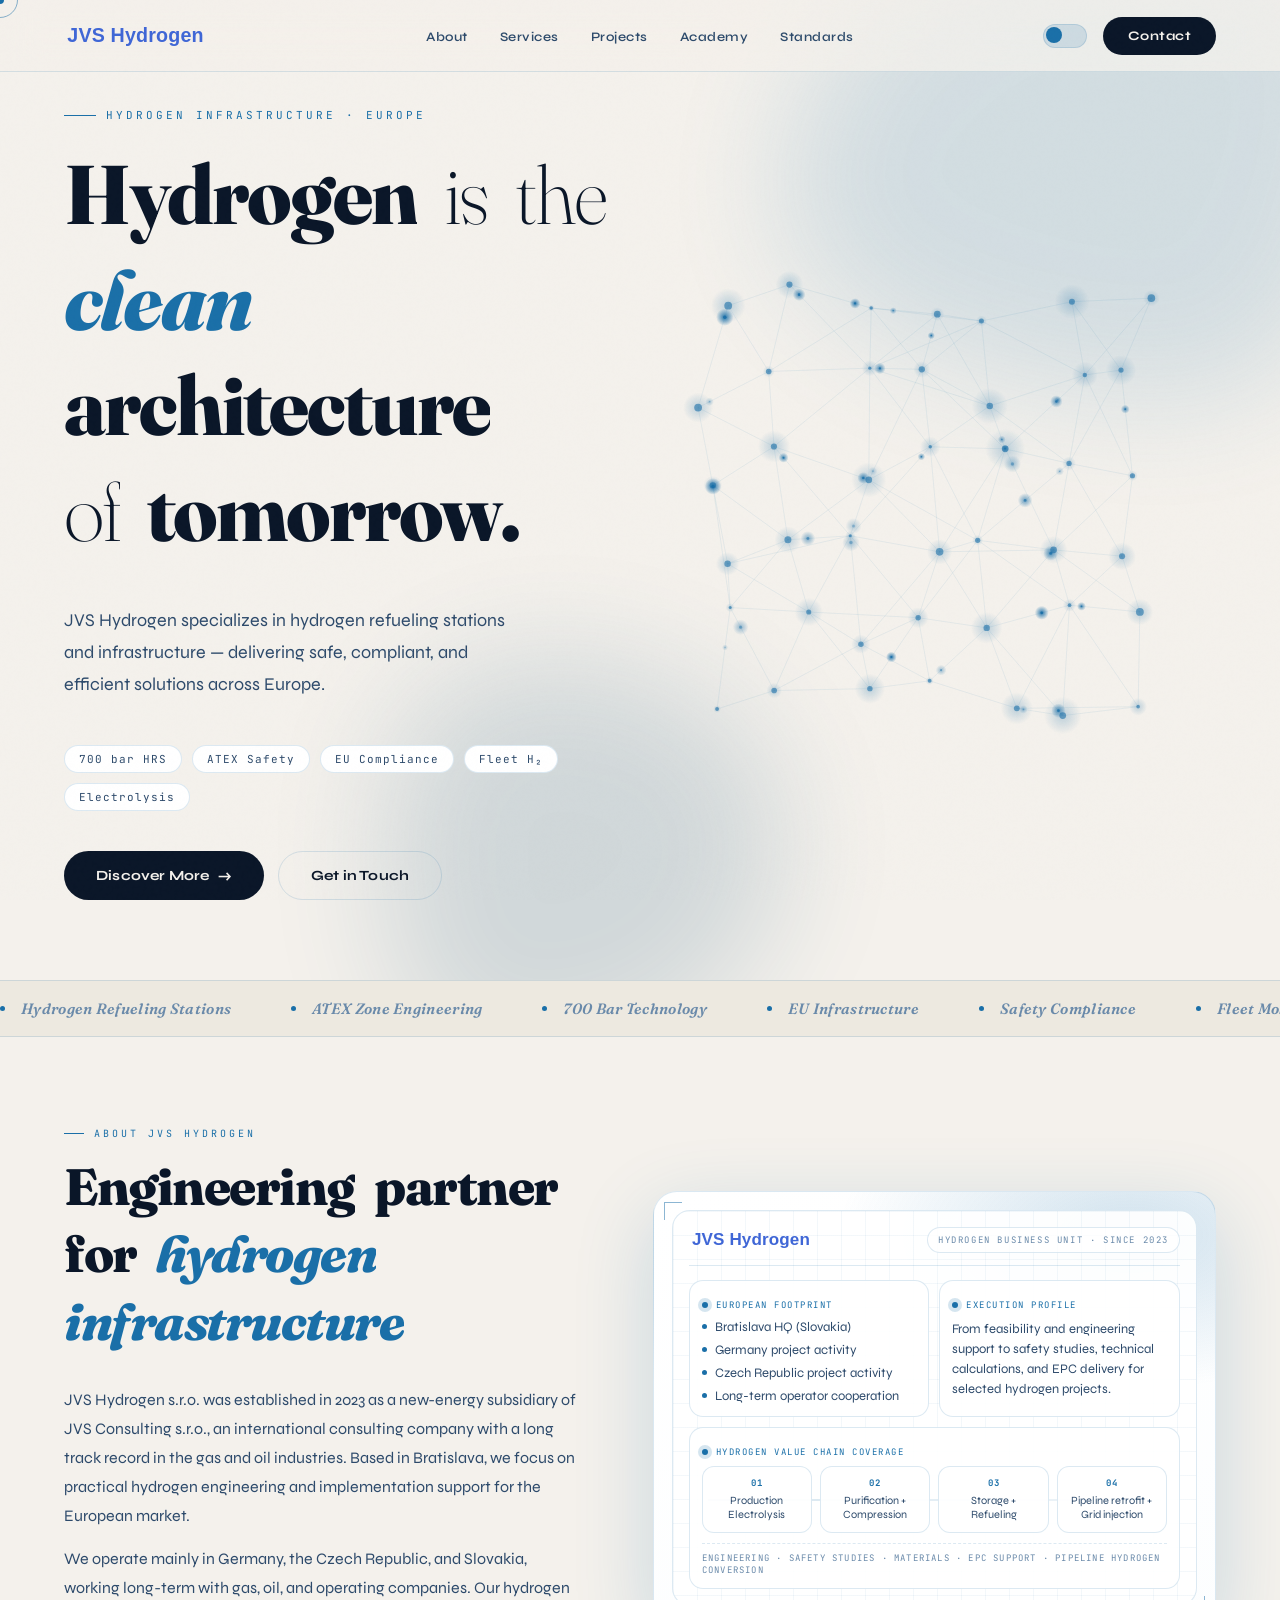
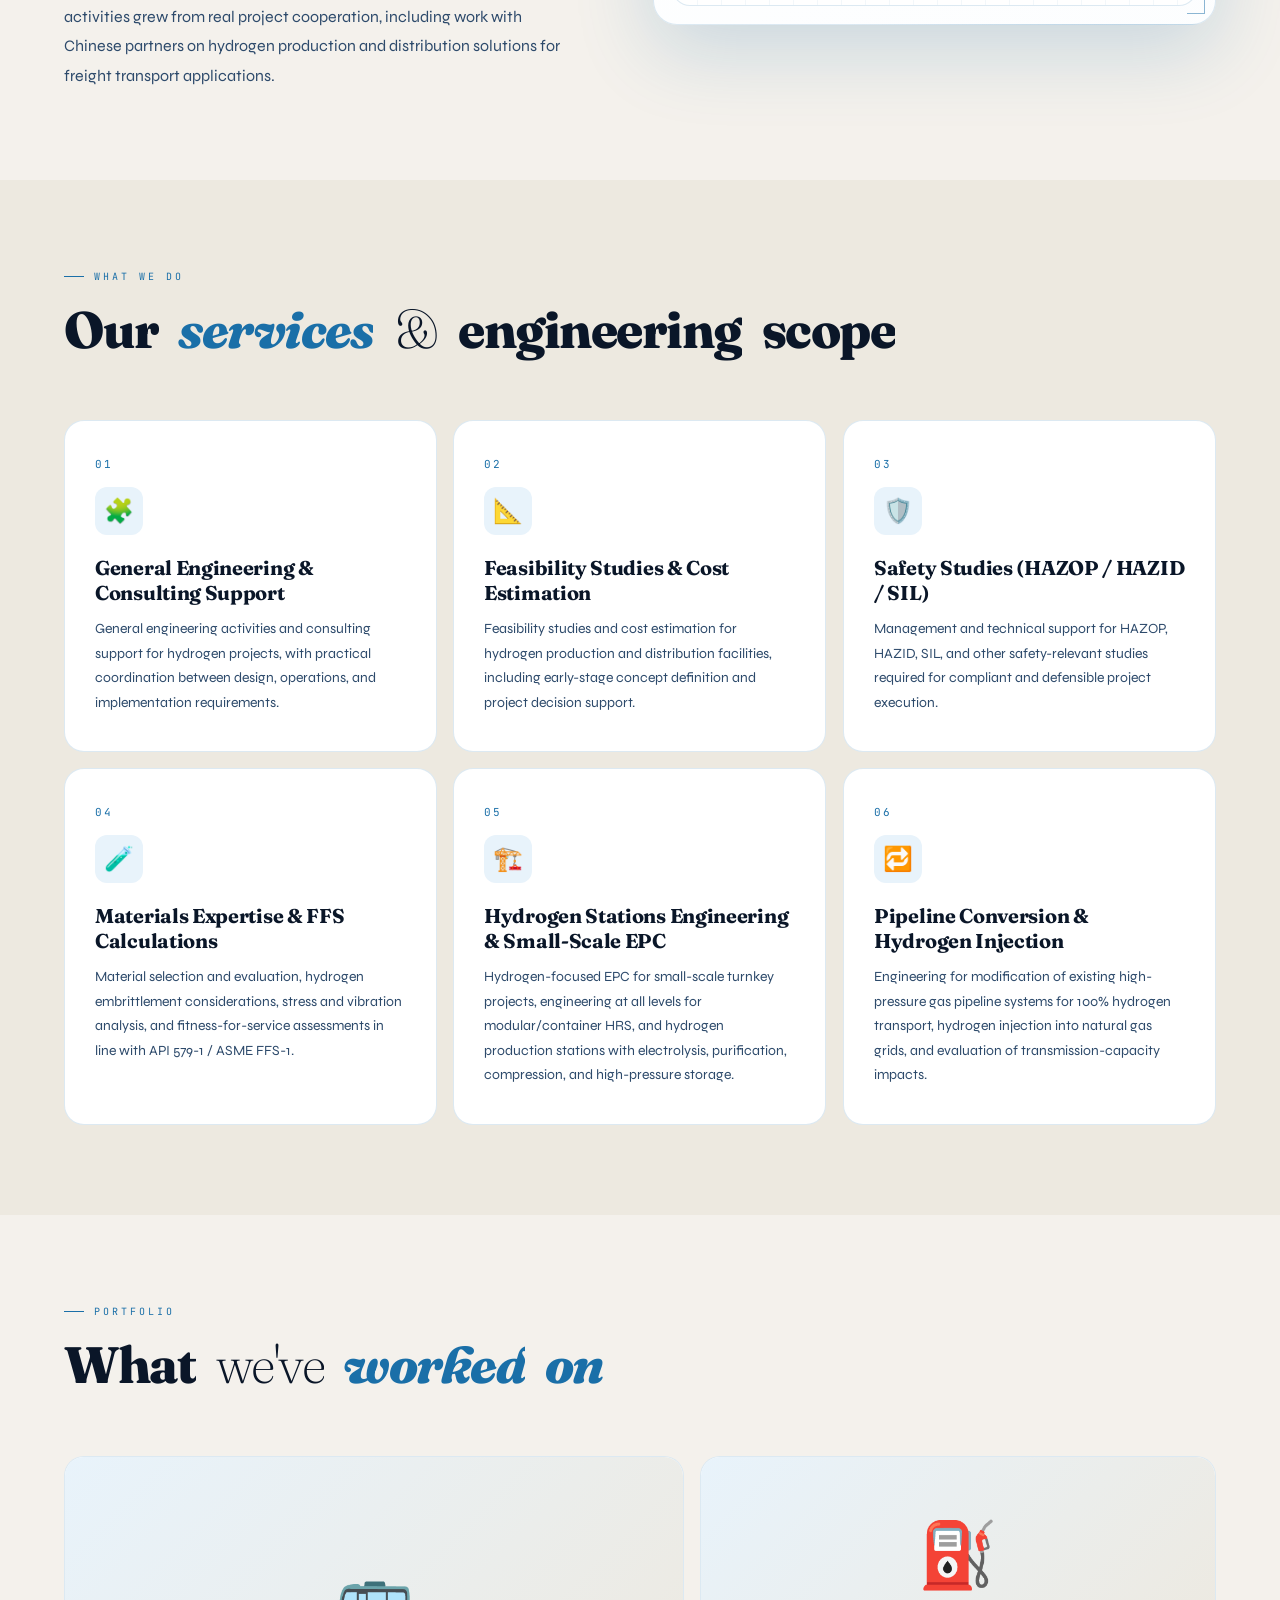
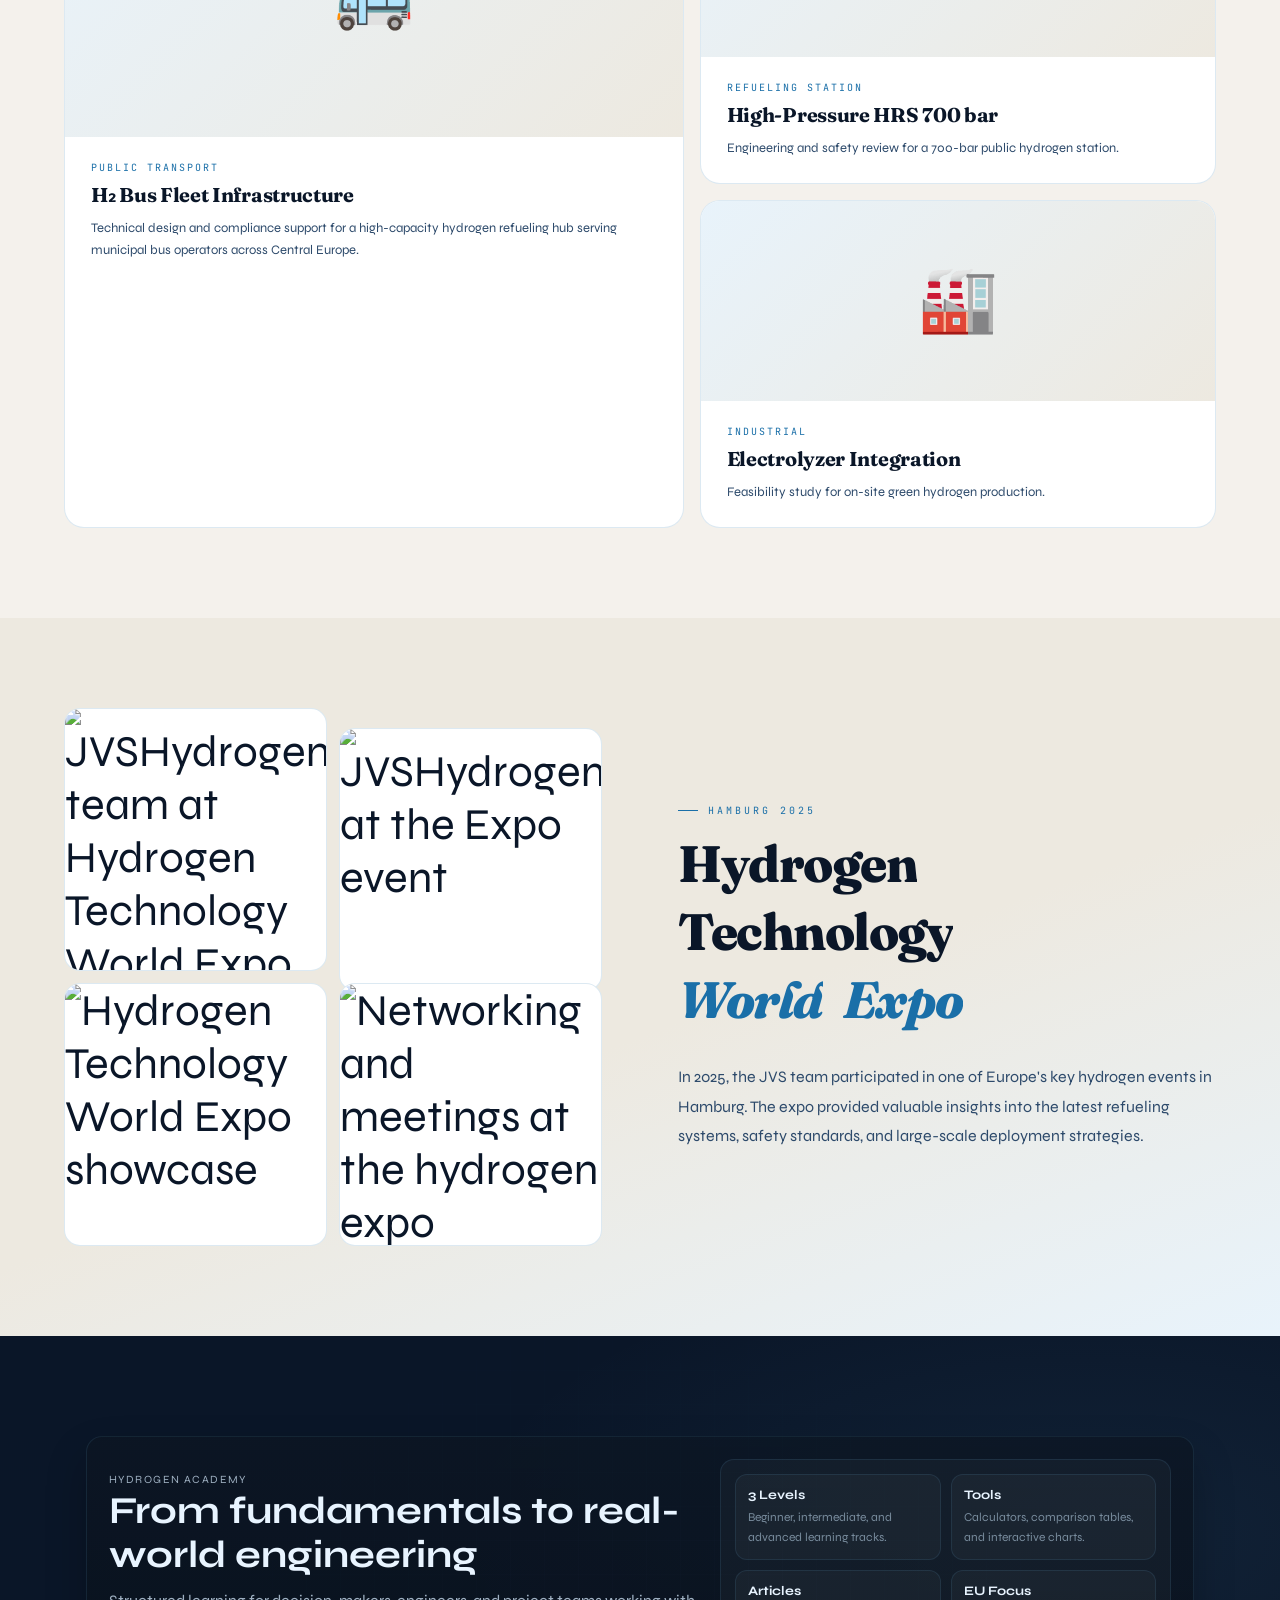
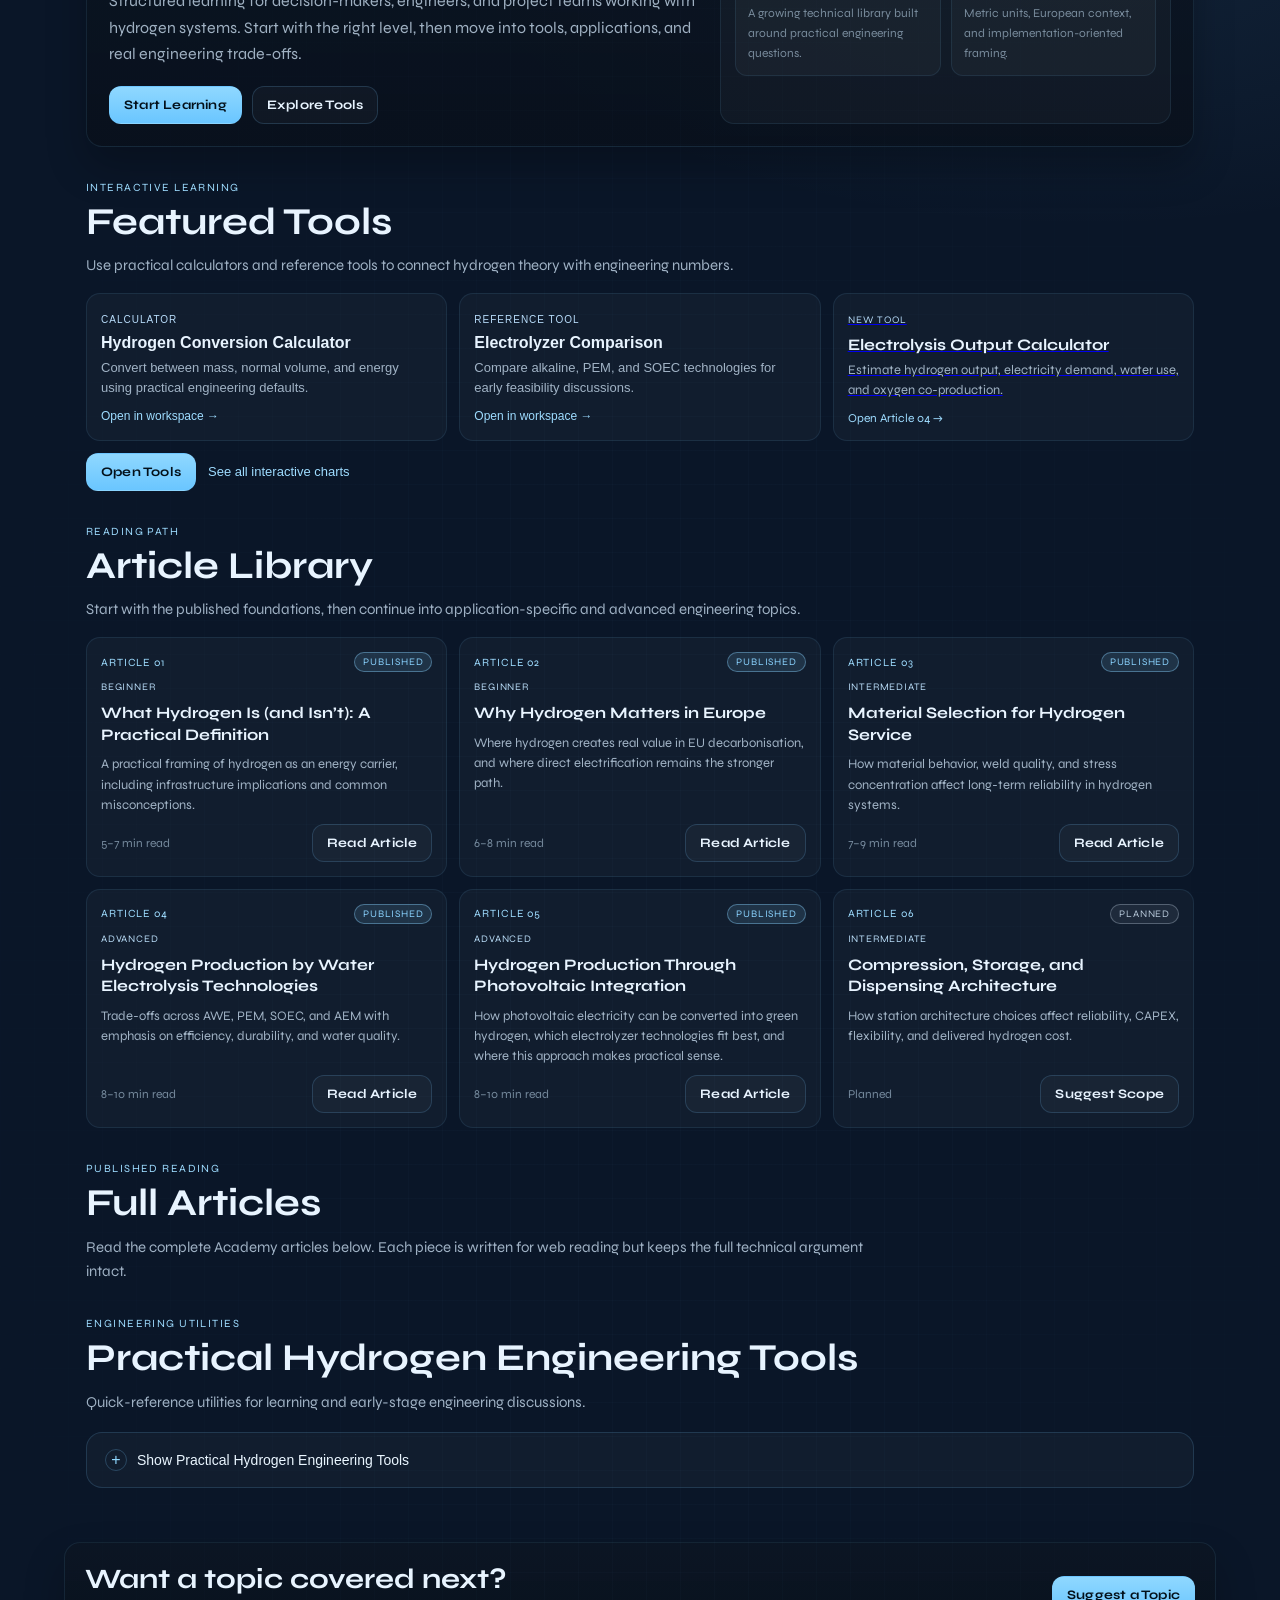
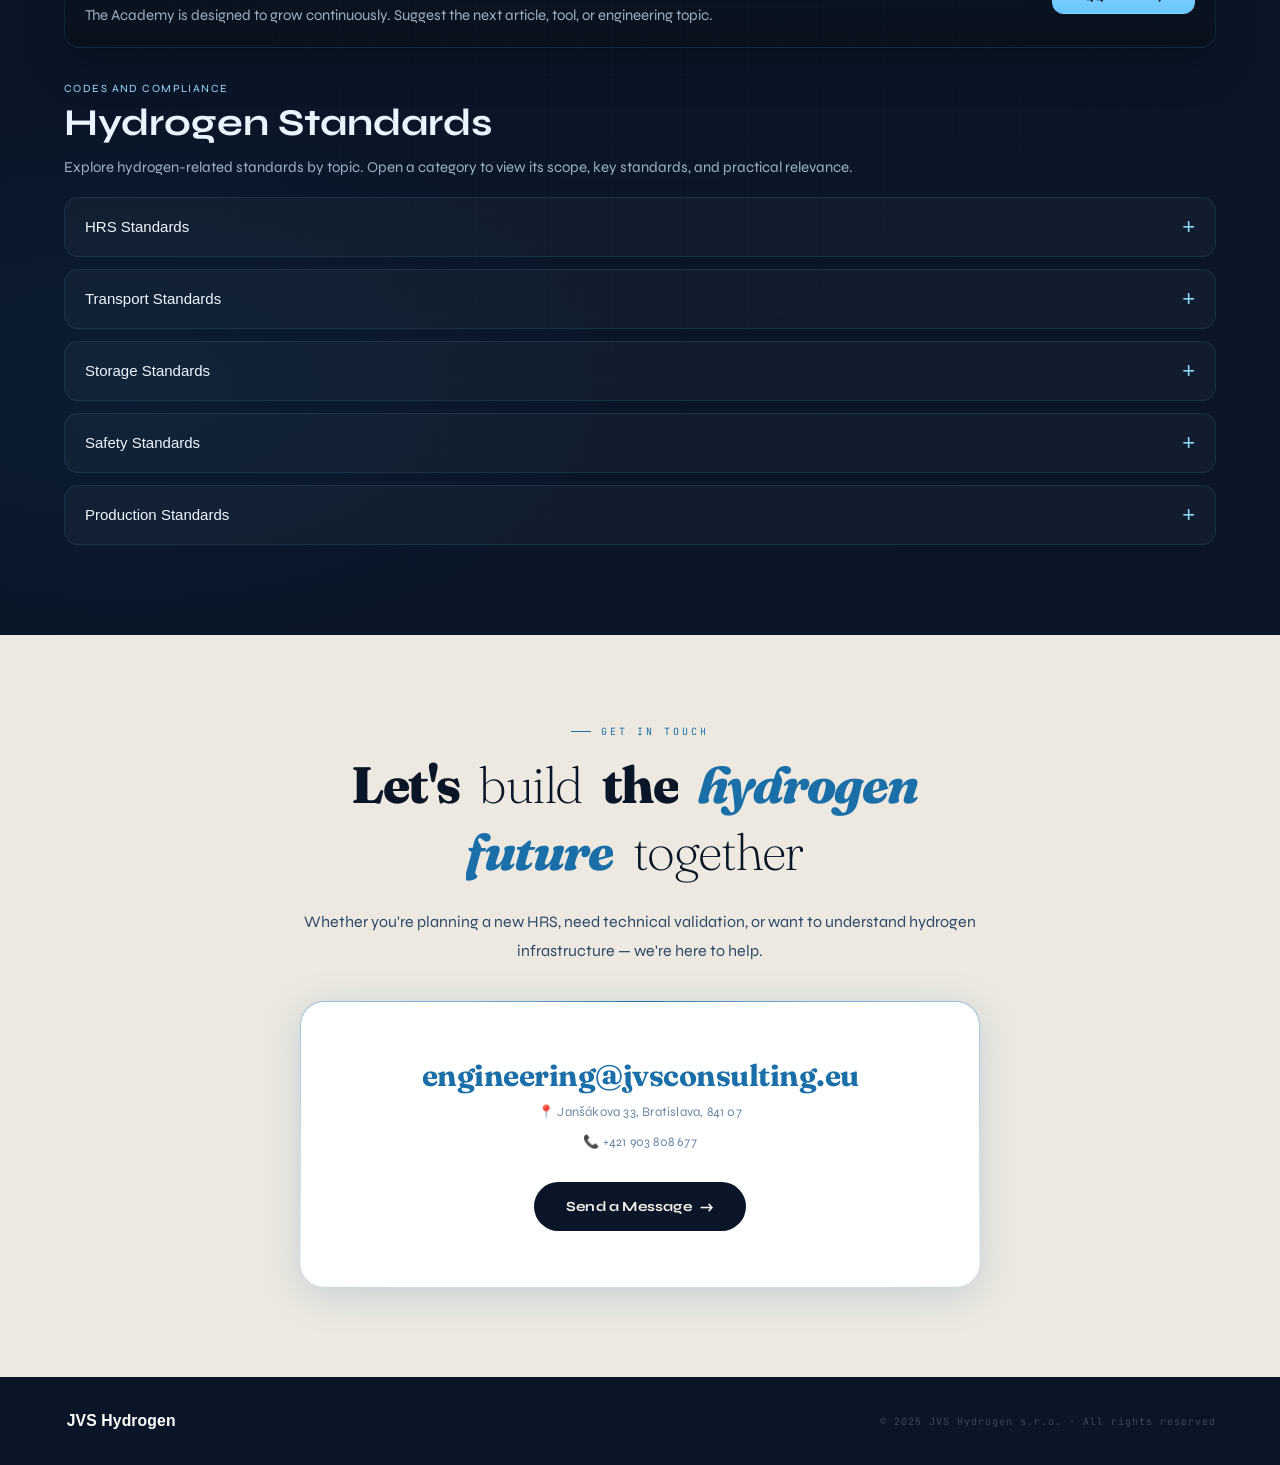
==== commit fe8fcbe8: "Update index.html" ====
--- a/index.html
+++ b/index.html
@@ -1988,6 +1988,89 @@
     padding: 14px;
     scroll-margin-top: 90px;
   }
+   #academy.academy-v2 .standards-list {
+  display: grid;
+  gap: 12px;
+  margin-top: 18px;
+}
+
+#academy.academy-v2 .standard-item {
+  overflow: hidden;
+}
+
+#academy.academy-v2 .standard-toggle {
+  width: 100%;
+  appearance: none;
+  border: 0;
+  background: transparent;
+  color: #eef7ff;
+  padding: 18px 20px;
+  text-align: left;
+  cursor: pointer;
+  font-size: 15px;
+}
+
+#academy.academy-v2 .standard-toggle span {
+  display: flex;
+  align-items: center;
+  justify-content: space-between;
+  gap: 12px;
+}
+
+#academy.academy-v2 .standard-toggle span::after {
+  content: "+";
+  font-size: 22px;
+  line-height: 1;
+  color: #8fd8ff;
+  flex-shrink: 0;
+}
+
+#academy.academy-v2 .standard-toggle[aria-expanded="true"] span::after {
+  content: "-";
+}
+
+#academy.academy-v2 .standard-panel {
+  border-top: 1px solid rgba(116,201,255,0.12);
+  padding: 0 20px 20px;
+}
+
+#academy.academy-v2 .standard-body {
+  max-width: 78ch;
+  padding-top: 16px;
+}
+
+#academy.academy-v2 .standard-body h4 {
+  font-family: 'Fraunces', serif;
+  font-size: 20px;
+  line-height: 1.25;
+  color: #f2f7fc;
+  margin: 0 0 10px;
+}
+
+#academy.academy-v2 .standard-body h4 + p,
+#academy.academy-v2 .standard-body ul + h4 {
+  margin-top: 18px;
+}
+
+#academy.academy-v2 .standard-body p {
+  color: rgba(226,238,252,0.82);
+  font-size: 15px;
+  line-height: 1.8;
+  margin: 0 0 12px;
+}
+
+#academy.academy-v2 .standard-body ul {
+  margin: 8px 0 16px 18px;
+  padding: 0;
+  display: grid;
+  gap: 8px;
+}
+
+#academy.academy-v2 .standard-body li {
+  color: rgba(226,238,252,0.82);
+  line-height: 1.7;
+}
+
 
   #academy.academy-v2 .ws-tabs {
     display: flex;
@@ -3970,20 +4053,91 @@
       </div>
       <a href="#contact" class="btn btn-primary">Suggest a Topic</a>
     </div>
-   <div class="section-block" id="standards">
+  <div class="section-block" id="standards">
   <p class="sec-eyebrow">Codes and Compliance</p>
   <h3 class="sec-title">Hydrogen Standards</h3>
   <p class="sec-sub">
-    A dedicated section for hydrogen-related standards, technical codes, and compliance topics across design, safety, storage, transport, and refueling infrastructure.
+    Explore hydrogen-related standards by topic. Open a category to view its scope, key standards, and practical relevance.
   </p>
 
-  <div class="card">
-    <p class="body-text" style="max-width: 78ch; margin-bottom: 14px;">
-      This section will cover the most important standards and regulatory frameworks relevant to hydrogen projects in practice.
-    </p>
-    <p class="body-text" style="max-width: 78ch;">
-      Detailed technical content and standard-specific guidance will be added here later.
-    </p>
+  <div class="standards-list">
+    <article class="standard-item card-soft">
+      <button type="button" class="standard-toggle" aria-expanded="false" aria-controls="standards-hrs-panel">
+        <span>HRS Standards</span>
+      </button>
+      <div class="standard-panel" id="standards-hrs-panel" hidden>
+        <div class="standard-body">
+          <h4>1. What HRS standards cover</h4>
+          <p>
+            Hydrogen refueling stations are defined by a combination of station design rules, fueling protocols, nozzle compatibility requirements, hydrogen quality specifications, and approval frameworks. Together, these standards make hydrogen refueling safe, interoperable, and repeatable across real projects.
+          </p>
+
+          <h4>2. Key standards</h4>
+          <ul>
+            <li><strong>ISO 19880 series</strong> — core international framework for gaseous hydrogen refueling stations.</li>
+            <li><strong>ISO 17268</strong> — requirements for hydrogen refueling connection devices, including nozzle and receptacle compatibility.</li>
+            <li><strong>SAE J2601</strong> — fueling protocol for compressed gaseous hydrogen, including limits for pressure, temperature, and fill rate.</li>
+            <li><strong>ISO 13984</strong> — key reference for liquid hydrogen fueling systems and station-to-vehicle interface.</li>
+            <li><strong>ISO 14687</strong> — hydrogen fuel quality standard defining purity and impurity limits.</li>
+            <li><strong>EIGA TB 43</strong> — guidance on secondary identification of hydrogen vehicles at the dispenser to reduce fueling misuse and related risk.</li>
+          </ul>
+
+          <h4>3. Why they matter</h4>
+          <p>
+            These standards define whether an HRS can be approved, whether it can refuel vehicles correctly, whether the hydrogen quality is acceptable, and whether the station can scale from pilot use to real infrastructure deployment.
+          </p>
+          <div class="article-source">
+             <strong>Source</strong>
+             <p>NOW GmbH / RCS – Hydrogen Refueling Stations.</p>
+          </div>
+
+        </div>
+      </div>
+    </article>
+
+    <article class="standard-item card-soft">
+      <button type="button" class="standard-toggle" aria-expanded="false" aria-controls="standards-transport-panel">
+        <span>Transport Standards</span>
+      </button>
+      <div class="standard-panel" id="standards-transport-panel" hidden>
+        <div class="standard-body">
+          <p>Detailed content for hydrogen transport standards will be added here later.</p>
+        </div>
+      </div>
+    </article>
+
+    <article class="standard-item card-soft">
+      <button type="button" class="standard-toggle" aria-expanded="false" aria-controls="standards-storage-panel">
+        <span>Storage Standards</span>
+      </button>
+      <div class="standard-panel" id="standards-storage-panel" hidden>
+        <div class="standard-body">
+          <p>Detailed content for hydrogen storage standards will be added here later.</p>
+        </div>
+      </div>
+    </article>
+
+    <article class="standard-item card-soft">
+      <button type="button" class="standard-toggle" aria-expanded="false" aria-controls="standards-safety-panel">
+        <span>Safety Standards</span>
+      </button>
+      <div class="standard-panel" id="standards-safety-panel" hidden>
+        <div class="standard-body">
+          <p>Detailed content for hydrogen safety standards will be added here later.</p>
+        </div>
+      </div>
+    </article>
+
+    <article class="standard-item card-soft">
+      <button type="button" class="standard-toggle" aria-expanded="false" aria-controls="standards-production-panel">
+        <span>Production Standards</span>
+      </button>
+      <div class="standard-panel" id="standards-production-panel" hidden>
+        <div class="standard-body">
+          <p>Detailed content for hydrogen production standards will be added here later.</p>
+        </div>
+      </div>
+    </article>
   </div>
 </div>
 
@@ -4097,8 +4251,9 @@
   expandFromHash();
   window.addEventListener('hashchange', expandFromHash);
 })();
-
-      (function () {
+      
+      
+(function () {
   const toggle = document.querySelector('.workspace-toggle');
   const panel = document.getElementById('academy-workspace-panel');
   if (!toggle || !panel) return;
@@ -4114,6 +4269,31 @@
         ? 'Show Practical Hydrogen Engineering Tools'
         : 'Hide Practical Hydrogen Engineering Tools';
     }
+  });
+})();
+(function () {
+  const toggles = document.querySelectorAll('.standard-toggle');
+  if (!toggles.length) return;
+
+  toggles.forEach(toggle => {
+    toggle.addEventListener('click', () => {
+      const isExpanded = toggle.getAttribute('aria-expanded') === 'true';
+      const panelId = toggle.getAttribute('aria-controls');
+      const panel = panelId ? document.getElementById(panelId) : null;
+      if (!panel) return;
+
+      toggles.forEach(otherToggle => {
+        const otherPanelId = otherToggle.getAttribute('aria-controls');
+        const otherPanel = otherPanelId ? document.getElementById(otherPanelId) : null;
+        otherToggle.setAttribute('aria-expanded', 'false');
+        if (otherPanel) otherPanel.hidden = true;
+      });
+
+      if (!isExpanded) {
+        toggle.setAttribute('aria-expanded', 'true');
+        panel.hidden = false;
+      }
+    });
   });
 })();
 
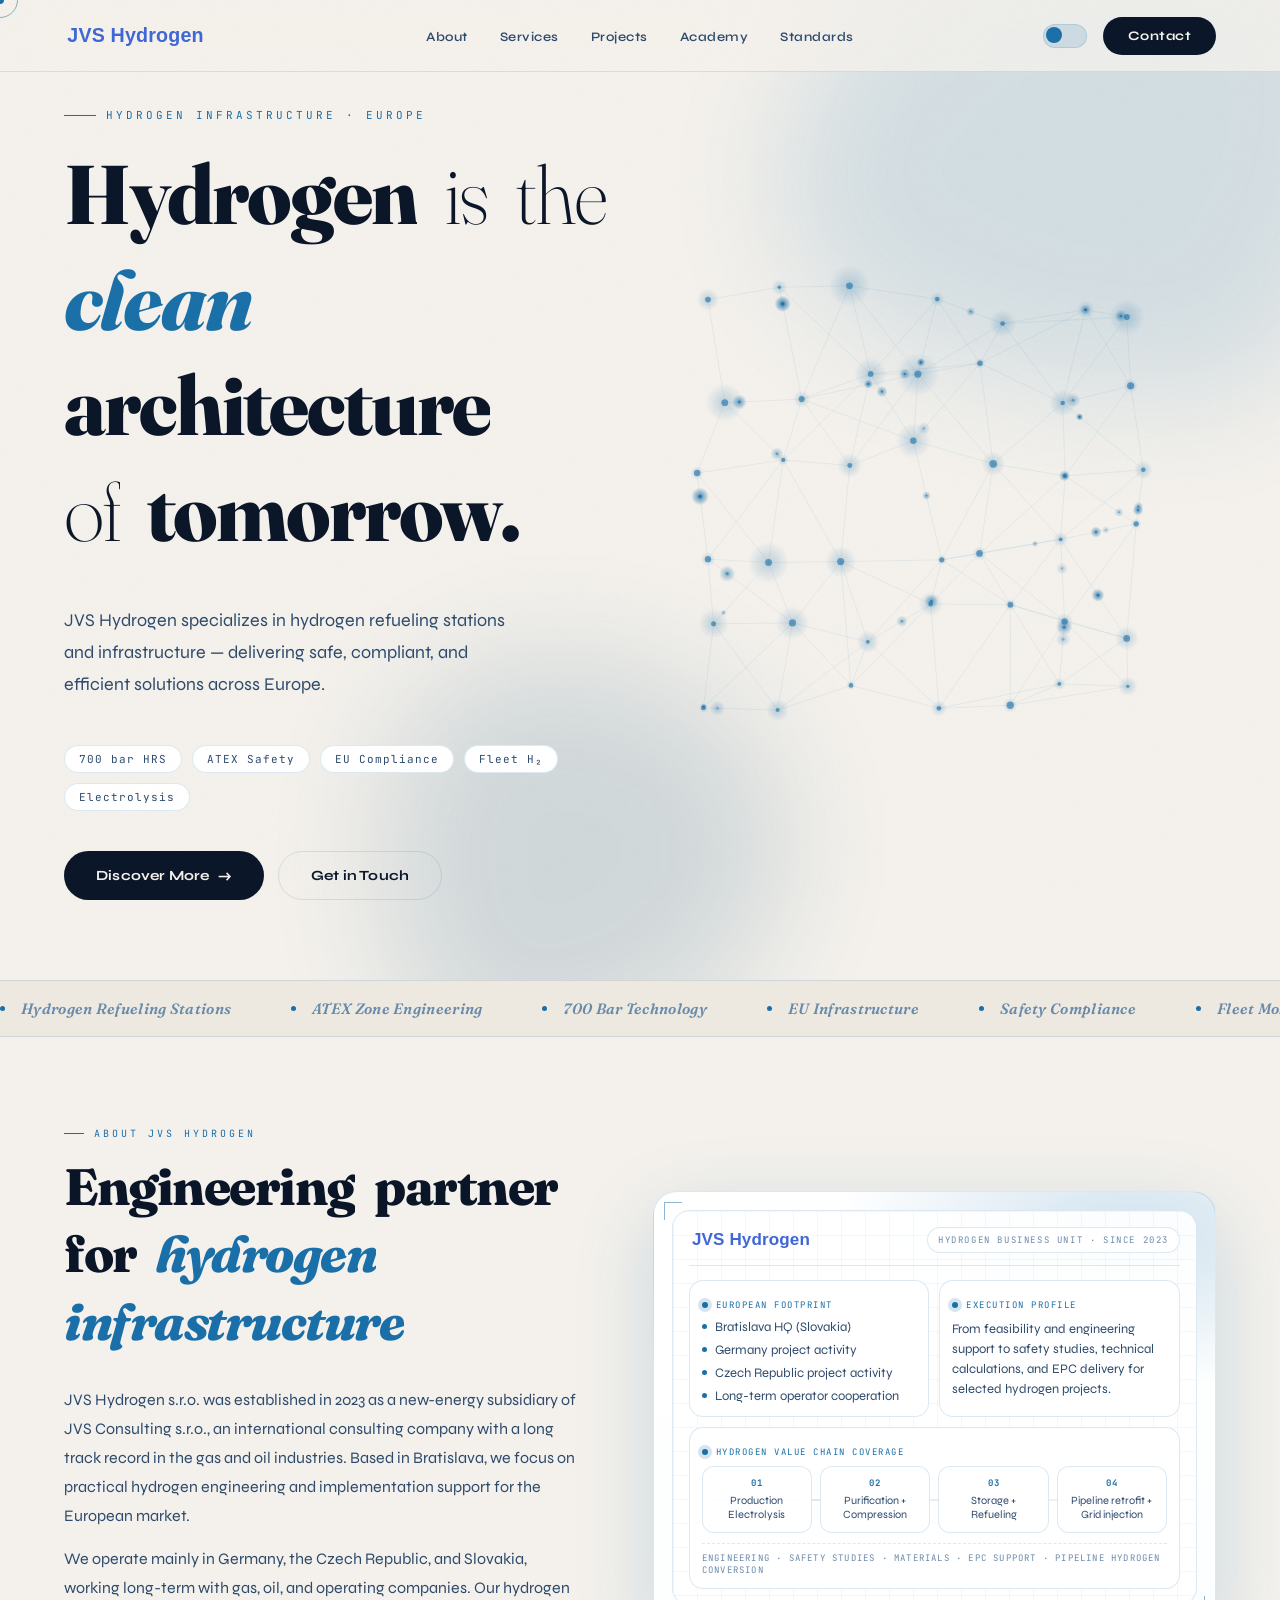
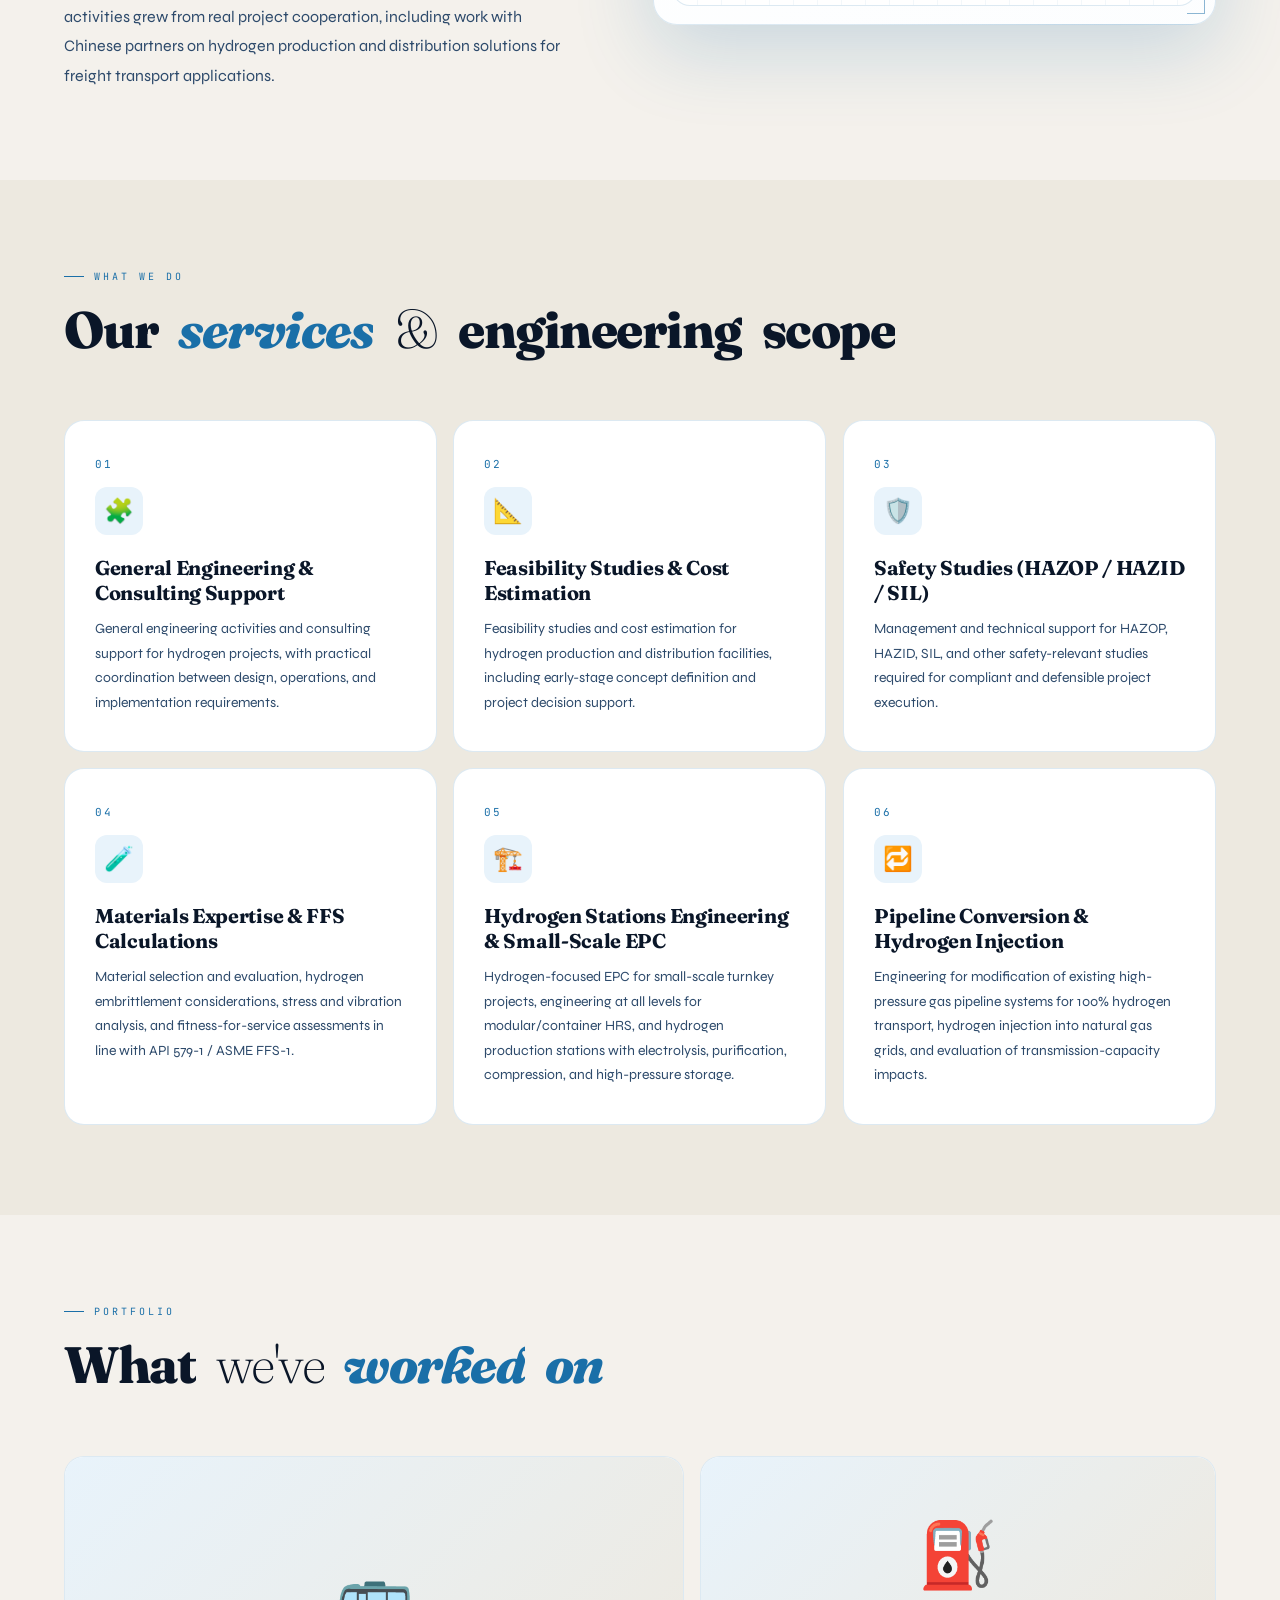
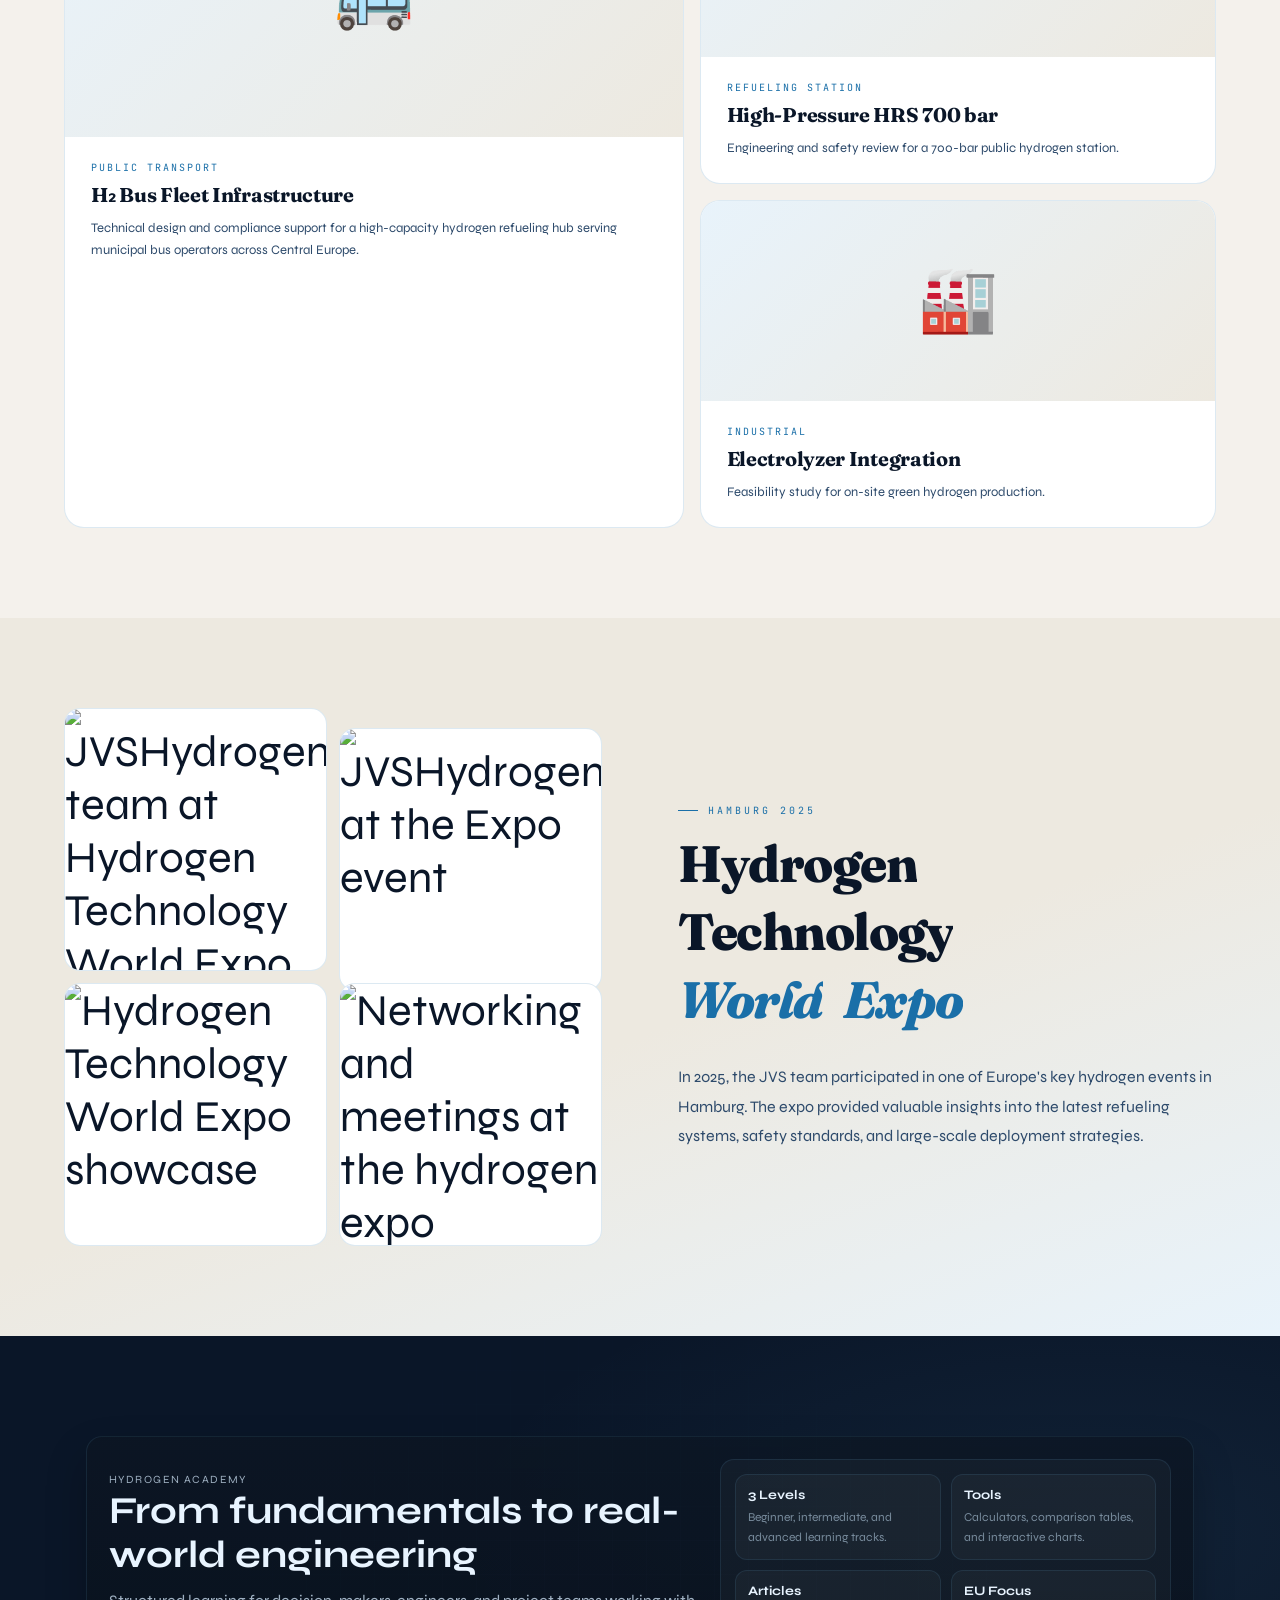
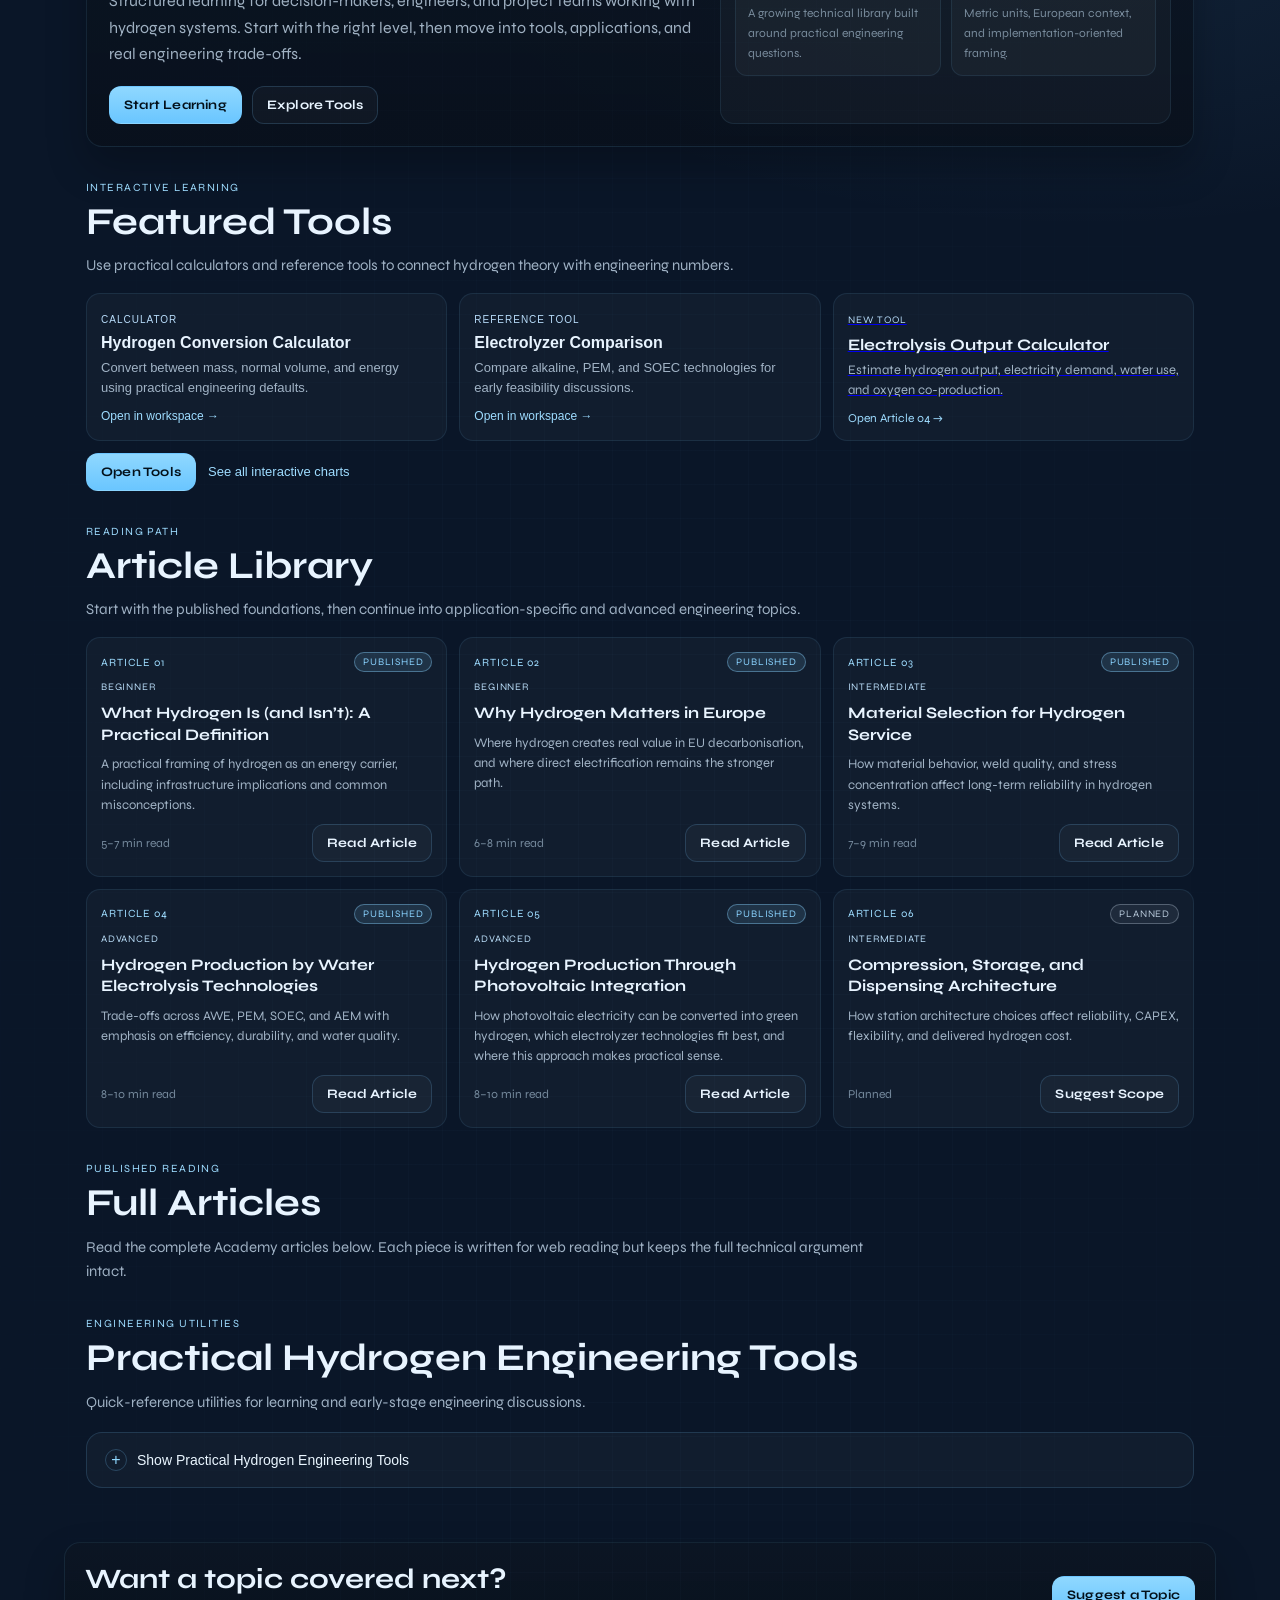
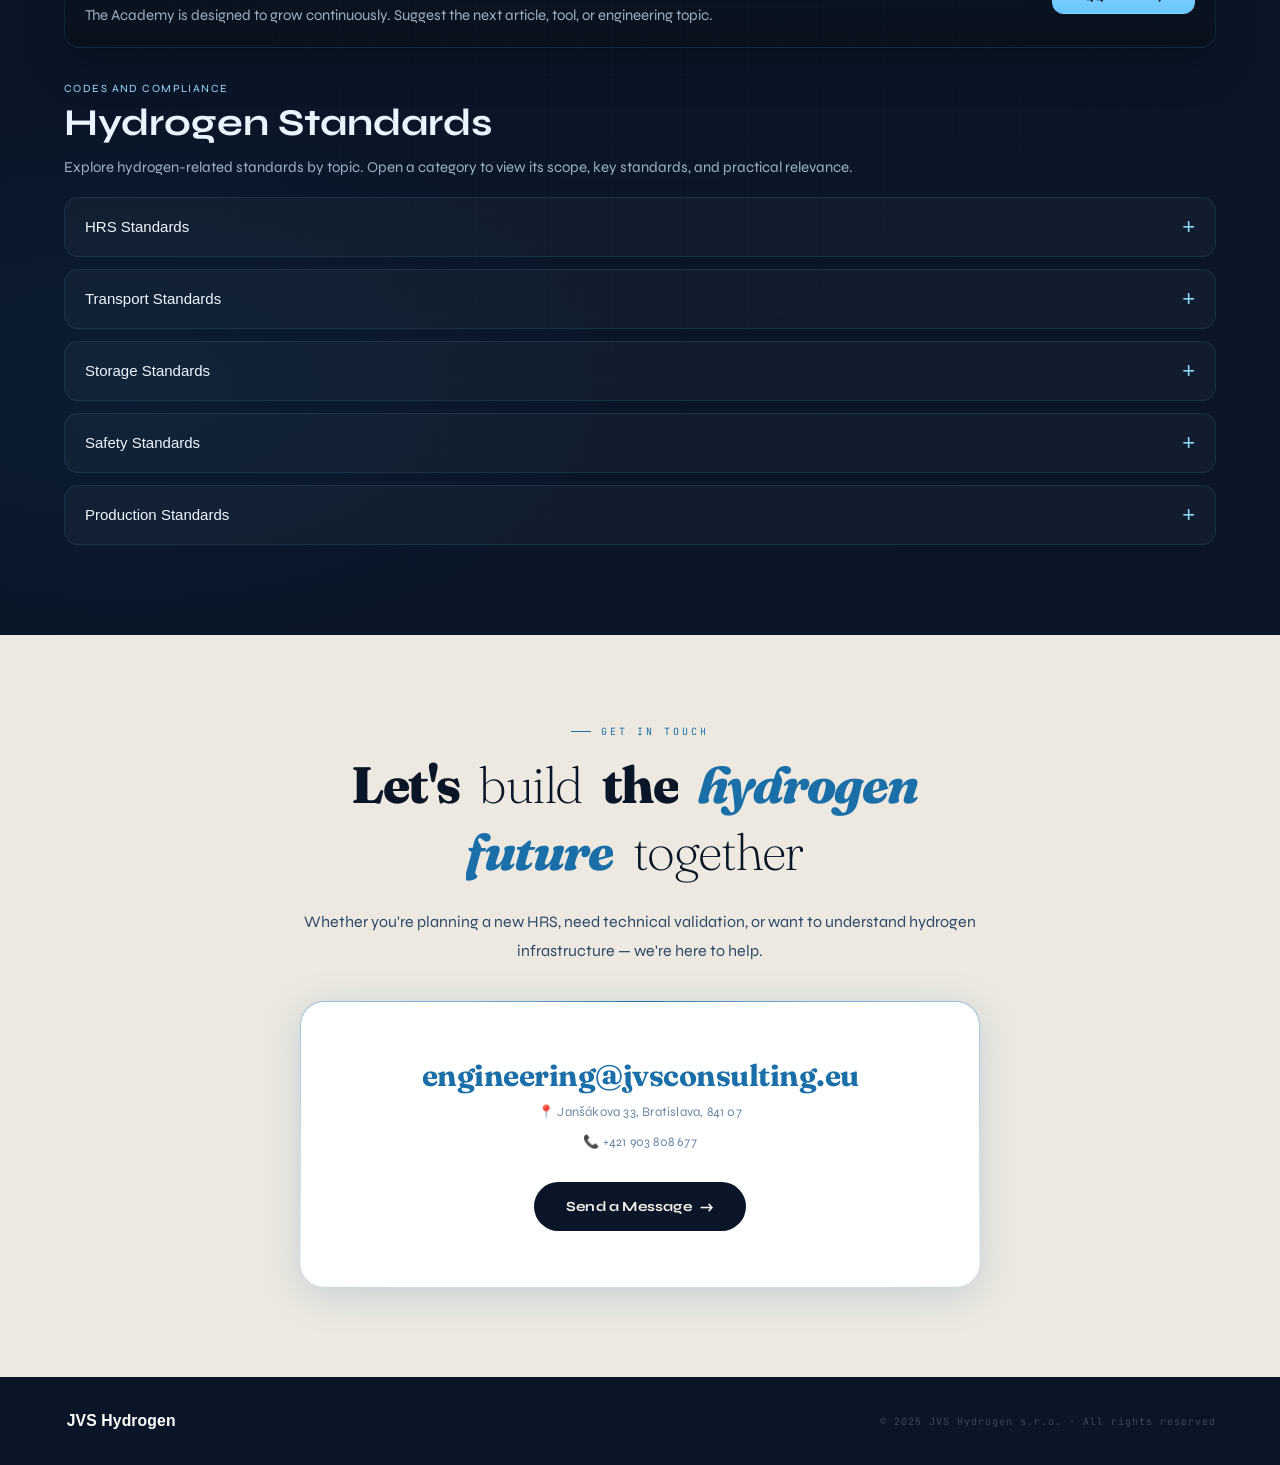
==== commit cabf5b30: "Update index.html" ====
--- a/index.html
+++ b/index.html
@@ -2038,6 +2038,46 @@
   max-width: 78ch;
   padding-top: 16px;
 }
+   #academy.academy-v2 .standard-body--media {
+  display: grid;
+  grid-template-columns: minmax(0, 1.2fr) minmax(280px, 0.8fr);
+  gap: 22px;
+  align-items: start;
+}
+
+#academy.academy-v2 .standard-copy {
+  min-width: 0;
+}
+
+#academy.academy-v2 .standard-media {
+  margin: 0;
+  position: sticky;
+  top: 96px;
+}
+
+#academy.academy-v2 .standard-media img {
+  width: 100%;
+  display: block;
+  border-radius: 18px;
+  border: 1px solid rgba(116,201,255,0.14);
+  box-shadow: 0 18px 40px rgba(0,0,0,0.22);
+  opacity: 0.92;
+}
+
+@media (max-width: 980px) {
+  #academy.academy-v2 .standard-body--media {
+    grid-template-columns: 1fr;
+  }
+
+  #academy.academy-v2 .standard-media {
+    position: static;
+  }
+
+  #academy.academy-v2 .standard-media img {
+    max-width: 640px;
+  }
+}
+
 
 #academy.academy-v2 .standard-body h4 {
   font-family: 'Fraunces', serif;
@@ -4066,7 +4106,8 @@
         <span>HRS Standards</span>
       </button>
       <div class="standard-panel" id="standards-hrs-panel" hidden>
-        <div class="standard-body">
+       <div class="standard-body standard-body--media">
+          <div class="standard-copy">
           <h4>1. What HRS standards cover</h4>
           <p>
             Hydrogen refueling stations are defined by a combination of station design rules, fueling protocols, nozzle compatibility requirements, hydrogen quality specifications, and approval frameworks. Together, these standards make hydrogen refueling safe, interoperable, and repeatable across real projects.
@@ -4087,13 +4128,20 @@
             These standards define whether an HRS can be approved, whether it can refuel vehicles correctly, whether the hydrogen quality is acceptable, and whether the station can scale from pilot use to real infrastructure deployment.
           </p>
           <div class="article-source">
-             <strong>Source</strong>
-             <p>NOW GmbH / RCS – Hydrogen Refueling Stations.</p>
-          </div>
-
-        </div>
-      </div>
-    </article>
+  <strong>Source</strong>
+  <p>NOW GmbH / RCS – Hydrogen Refueling Stations.</p>
+</div>
+
+</div>
+
+<aside class="standard-media">
+  <img src="assets/HRS_station.png" alt="Hydrogen refueling station used as visual support for HRS standards section" loading="lazy">
+</aside>
+
+</div>
+</div>
+</article>
+
 
     <article class="standard-item card-soft">
       <button type="button" class="standard-toggle" aria-expanded="false" aria-controls="standards-transport-panel">
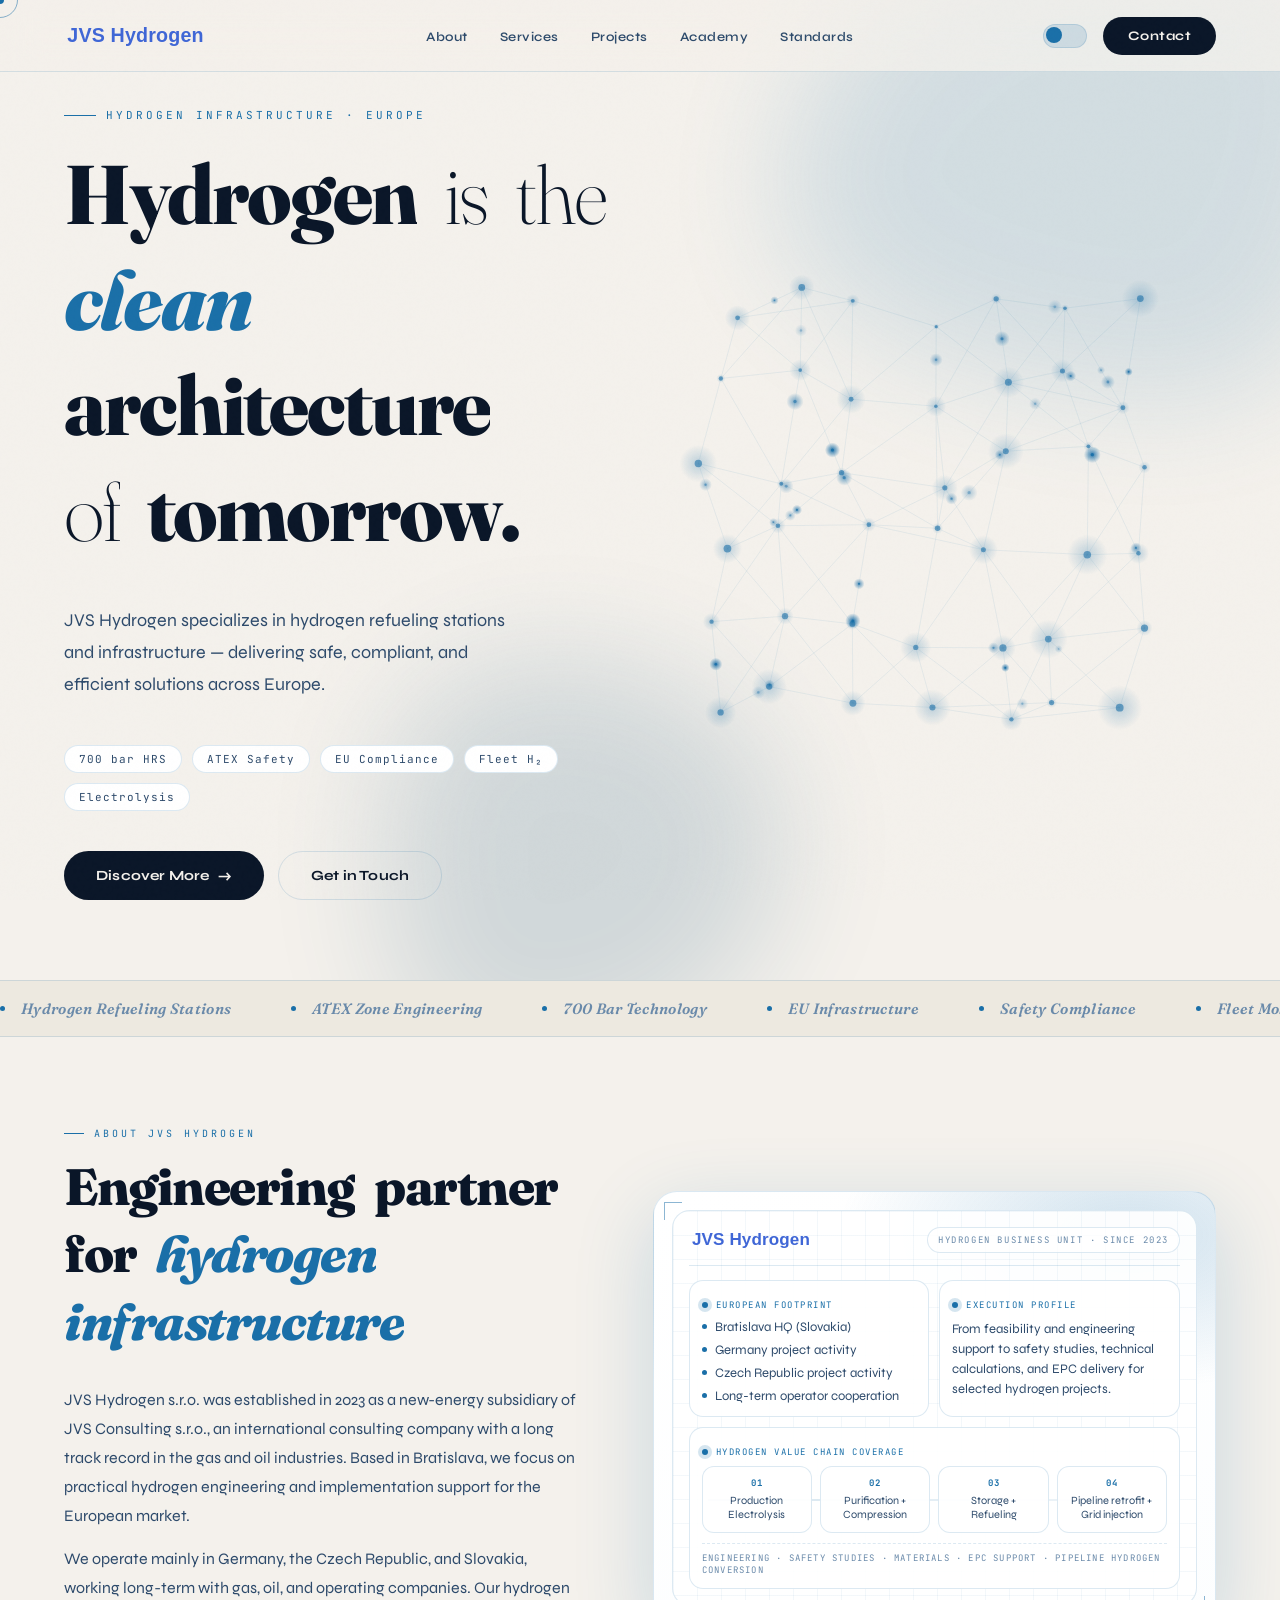
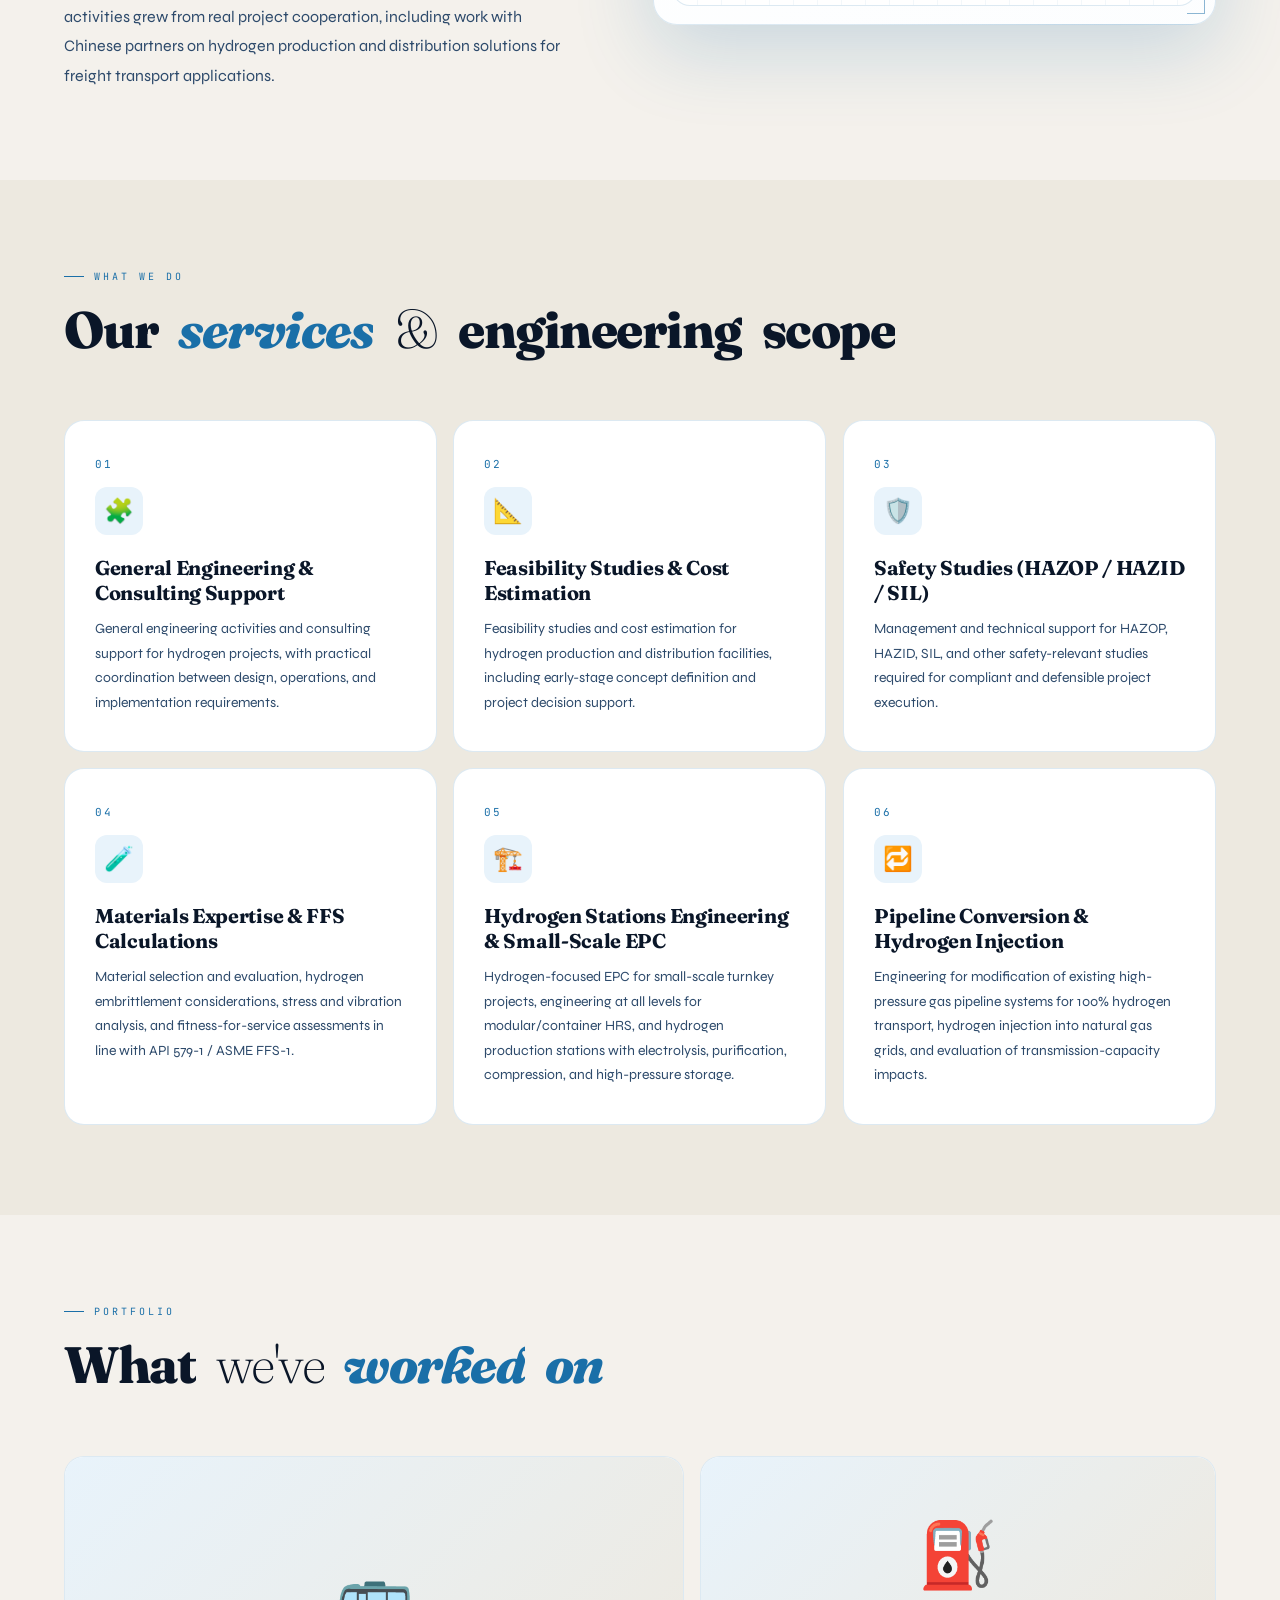
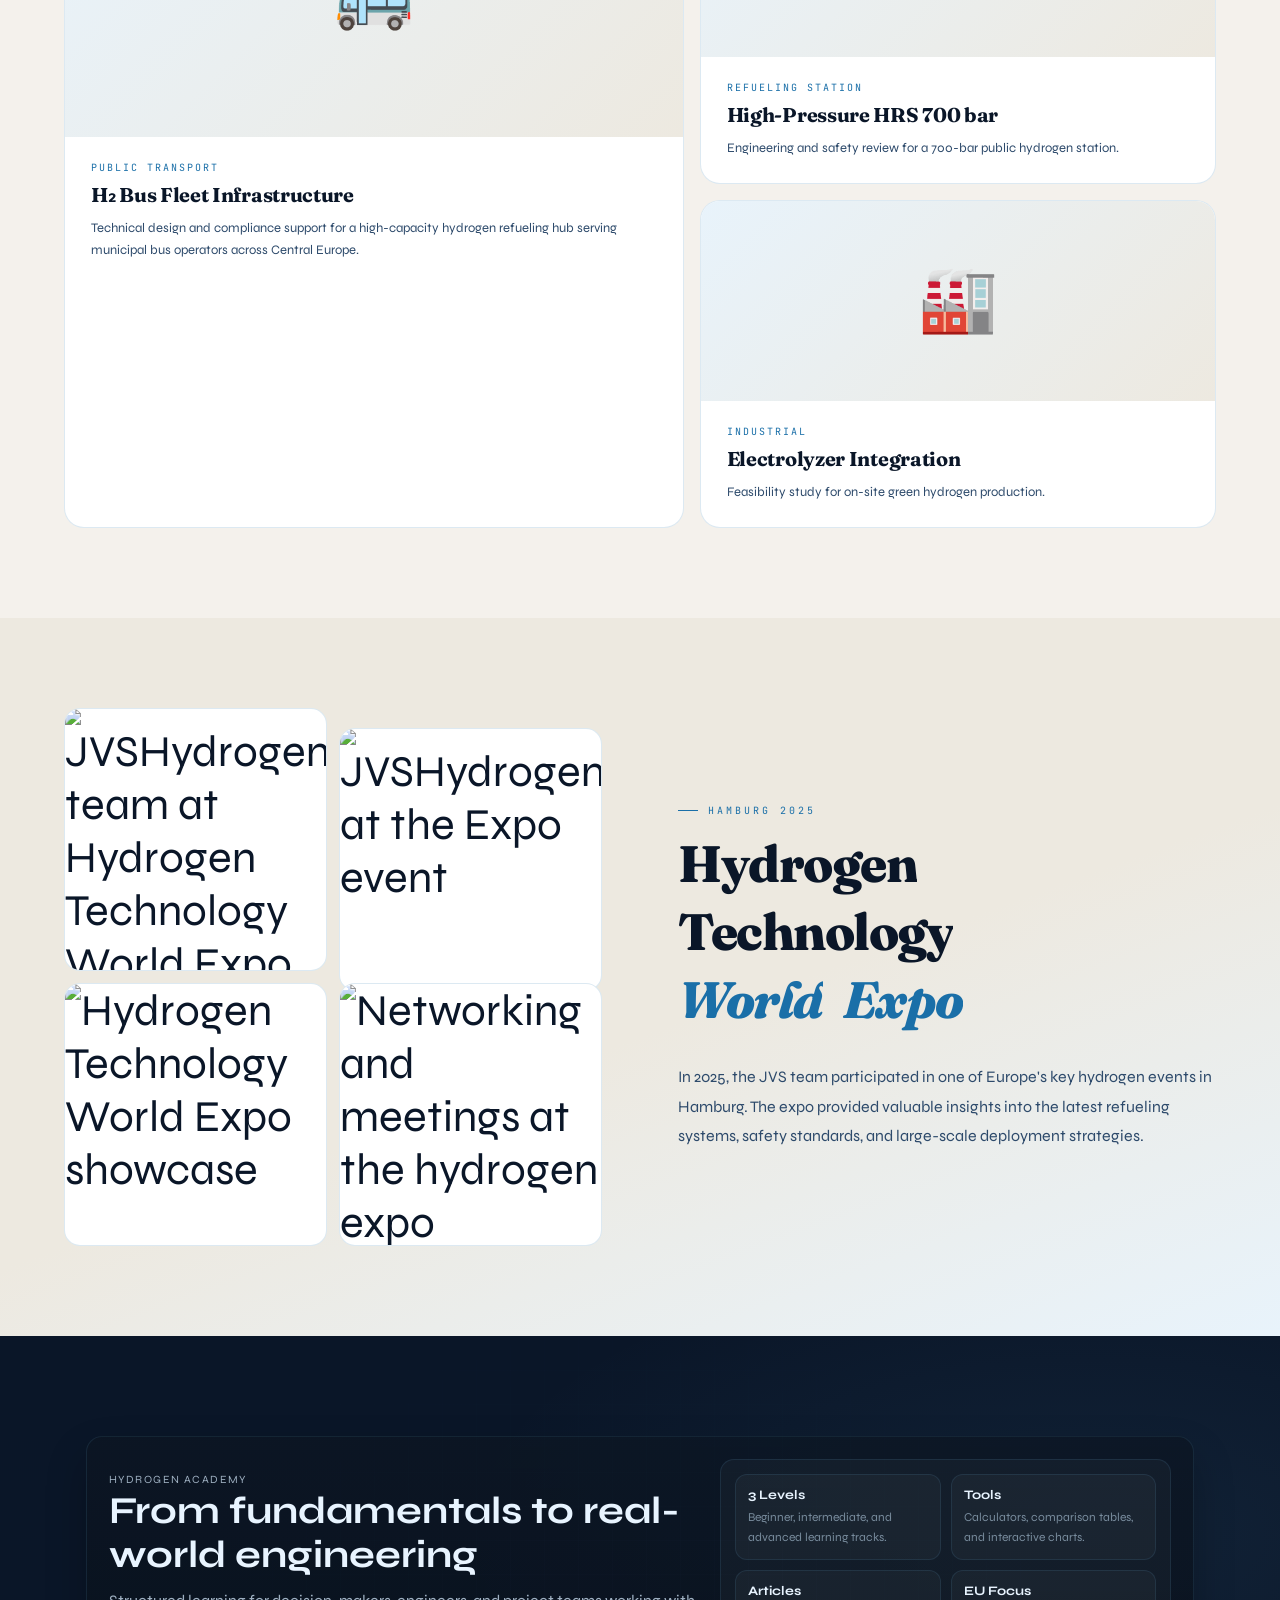
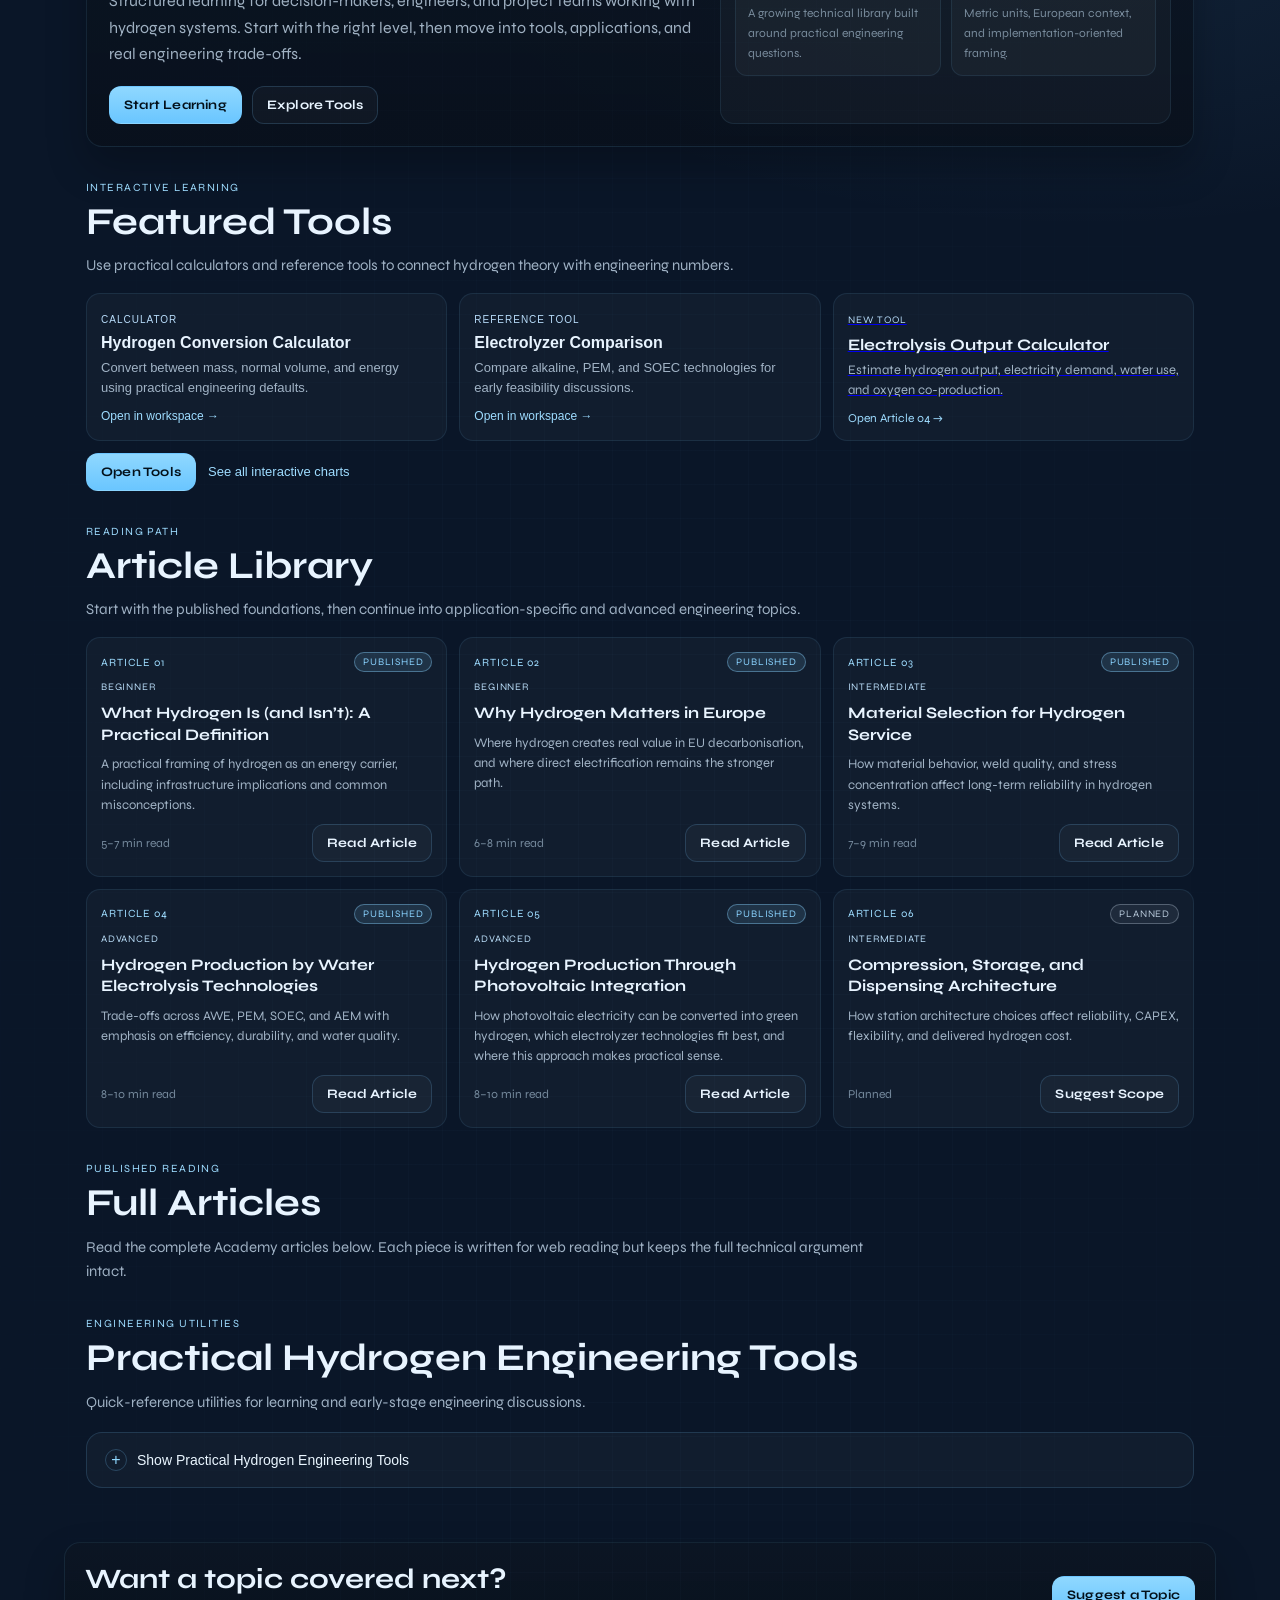
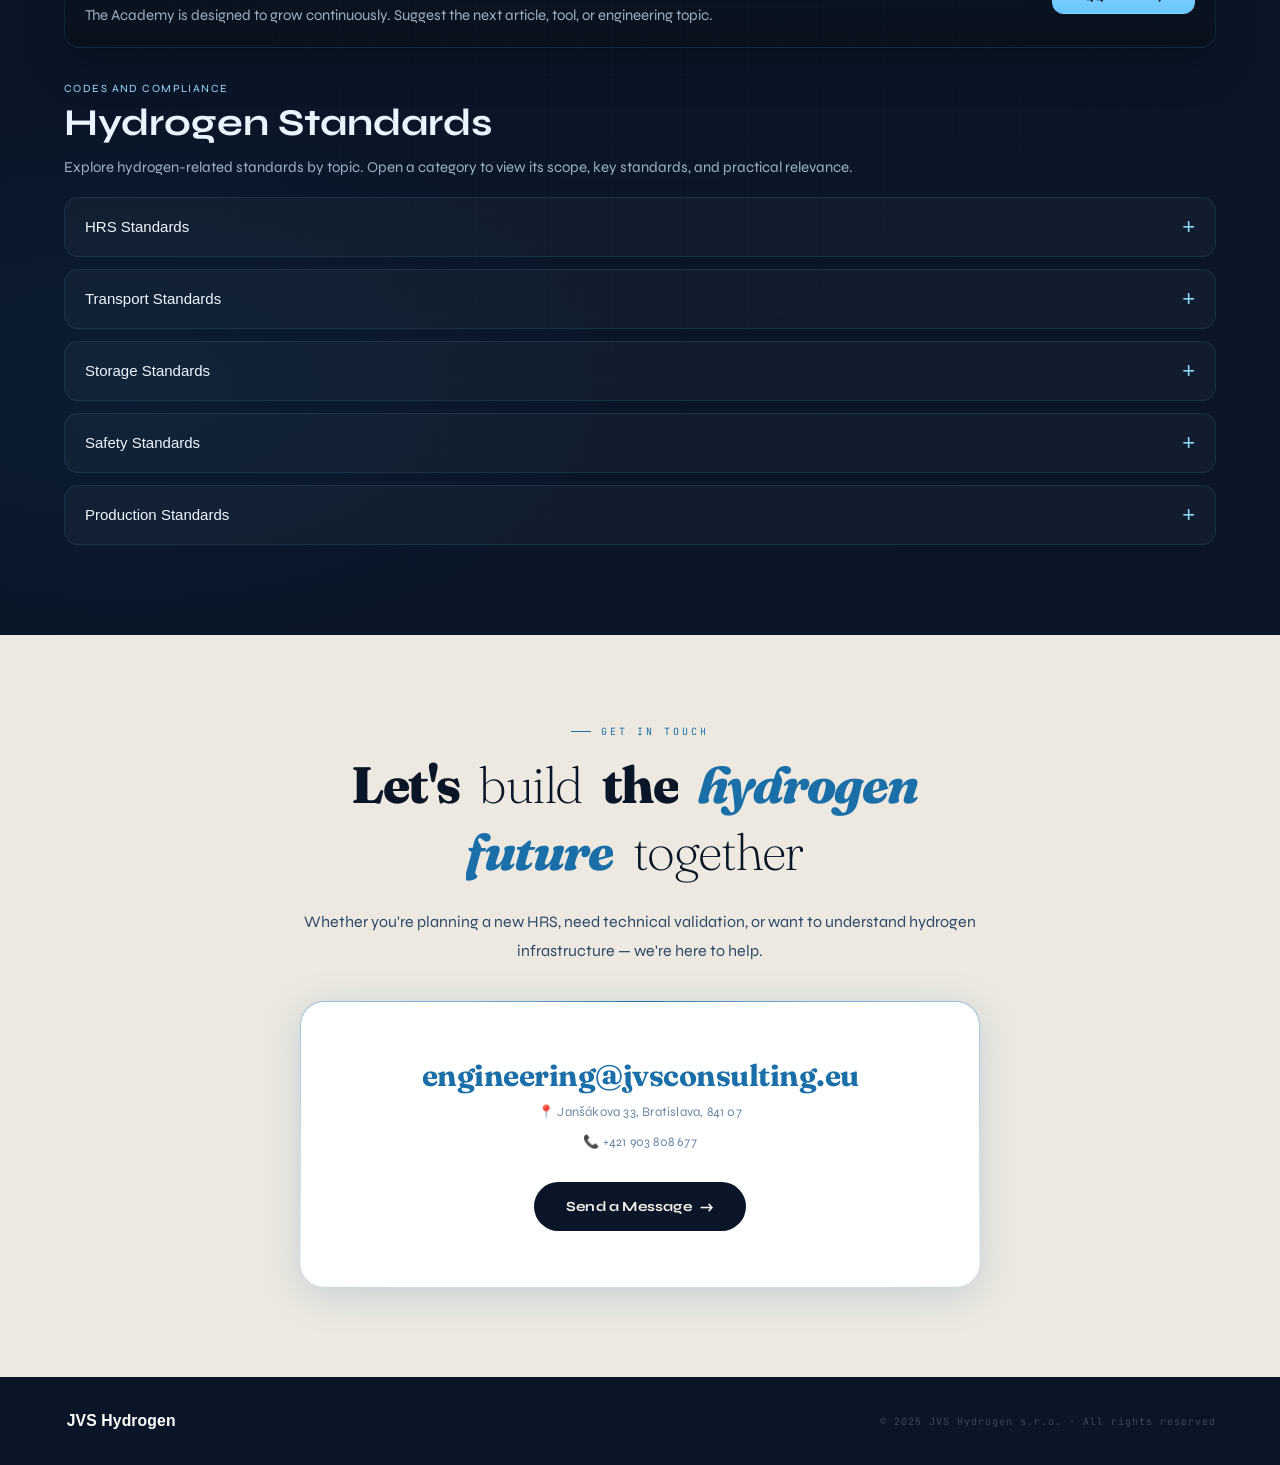
==== commit 69017b22: "Update index.html" ====
--- a/index.html
+++ b/index.html
@@ -2040,13 +2040,9 @@
 }
    #academy.academy-v2 .standard-body--media {
   display: grid;
-  grid-template-columns: minmax(0, 1.2fr) minmax(280px, 0.8fr);
-  gap: 22px;
+  grid-template-columns: minmax(0, 1fr) minmax(420px, 0.95fr);
+  gap: 30px;
   align-items: start;
-}
-
-#academy.academy-v2 .standard-copy {
-  min-width: 0;
 }
 
 #academy.academy-v2 .standard-media {
@@ -2058,11 +2054,13 @@
 #academy.academy-v2 .standard-media img {
   width: 100%;
   display: block;
-  border-radius: 18px;
-  border: 1px solid rgba(116,201,255,0.14);
-  box-shadow: 0 18px 40px rgba(0,0,0,0.22);
-  opacity: 0.92;
-}
+  border-radius: 22px;
+  border: 1px solid rgba(116,201,255,0.10);
+  box-shadow: 0 20px 48px rgba(0,0,0,0.18);
+  opacity: 0.72;
+  filter: saturate(0.88) brightness(1.08);
+}
+
 
 @media (max-width: 980px) {
   #academy.academy-v2 .standard-body--media {
@@ -2074,7 +2072,7 @@
   }
 
   #academy.academy-v2 .standard-media img {
-    max-width: 640px;
+    max-width: 760px;
   }
 }
 
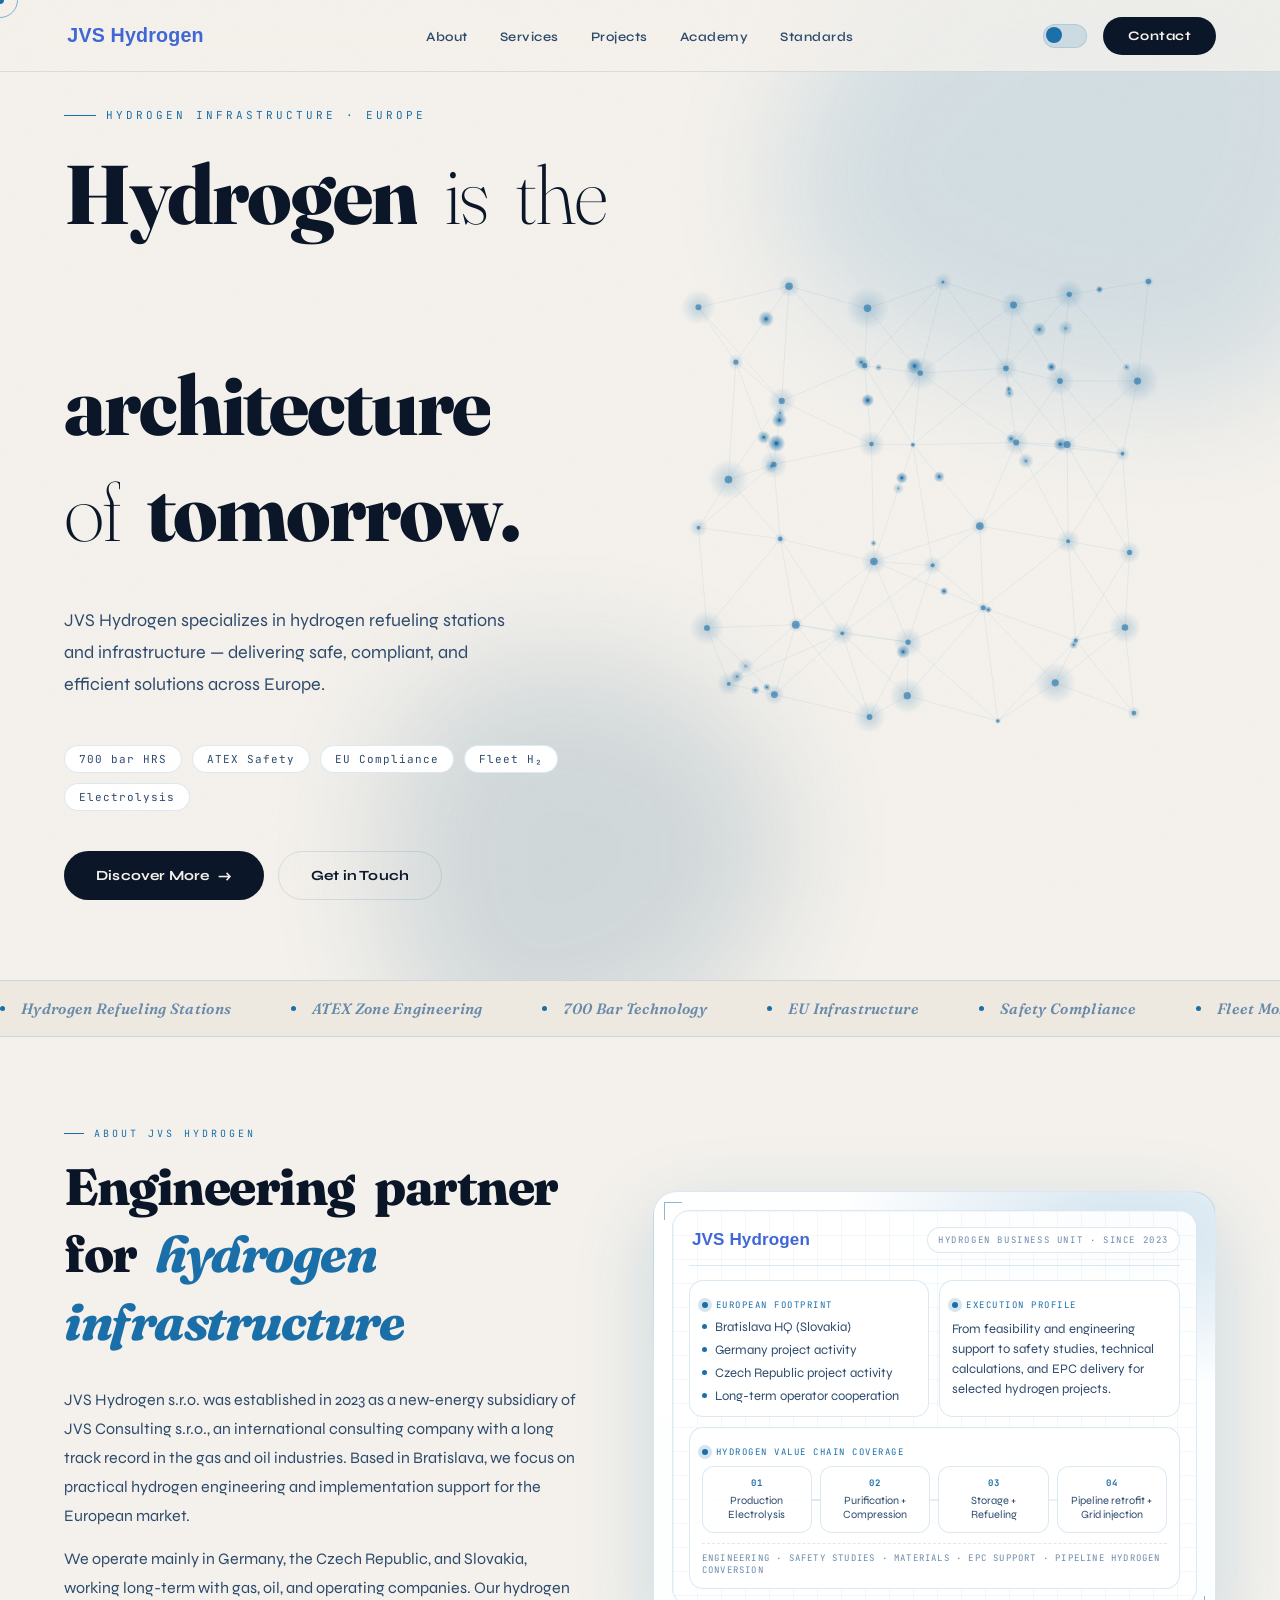
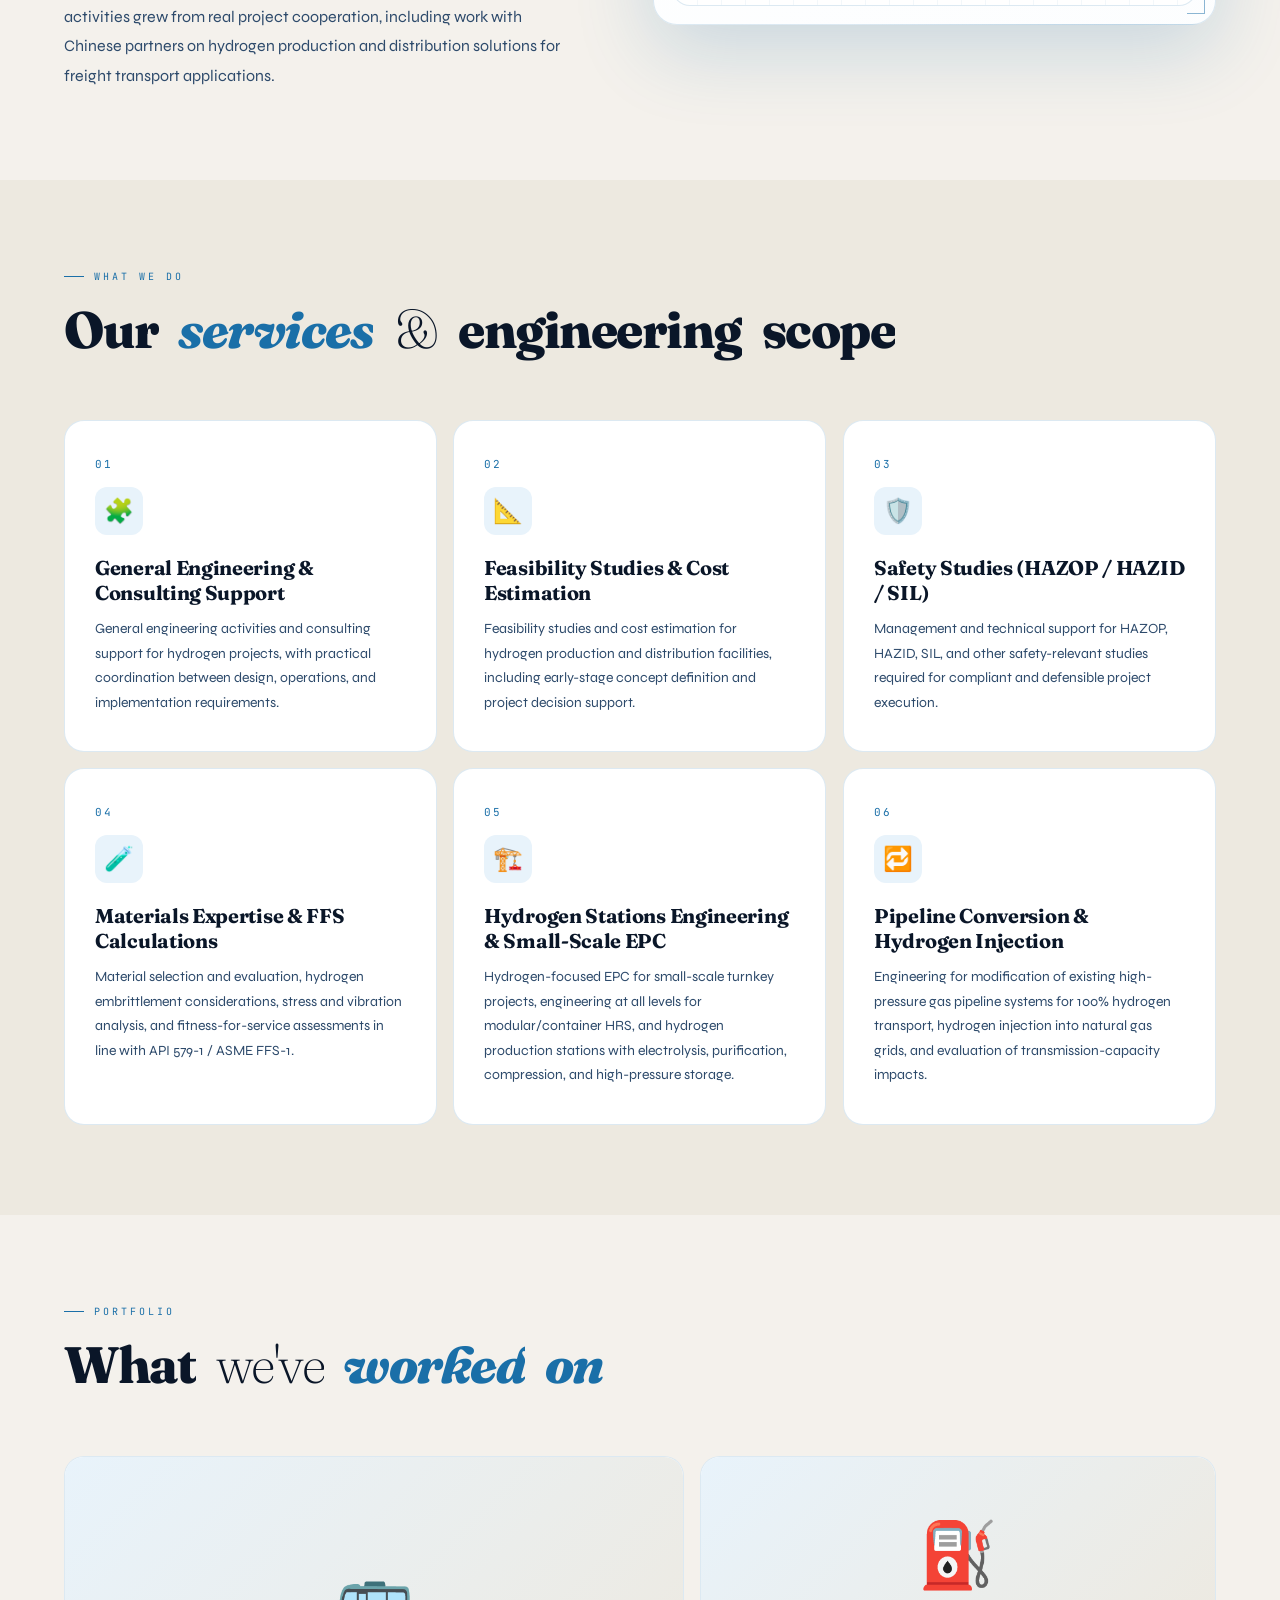
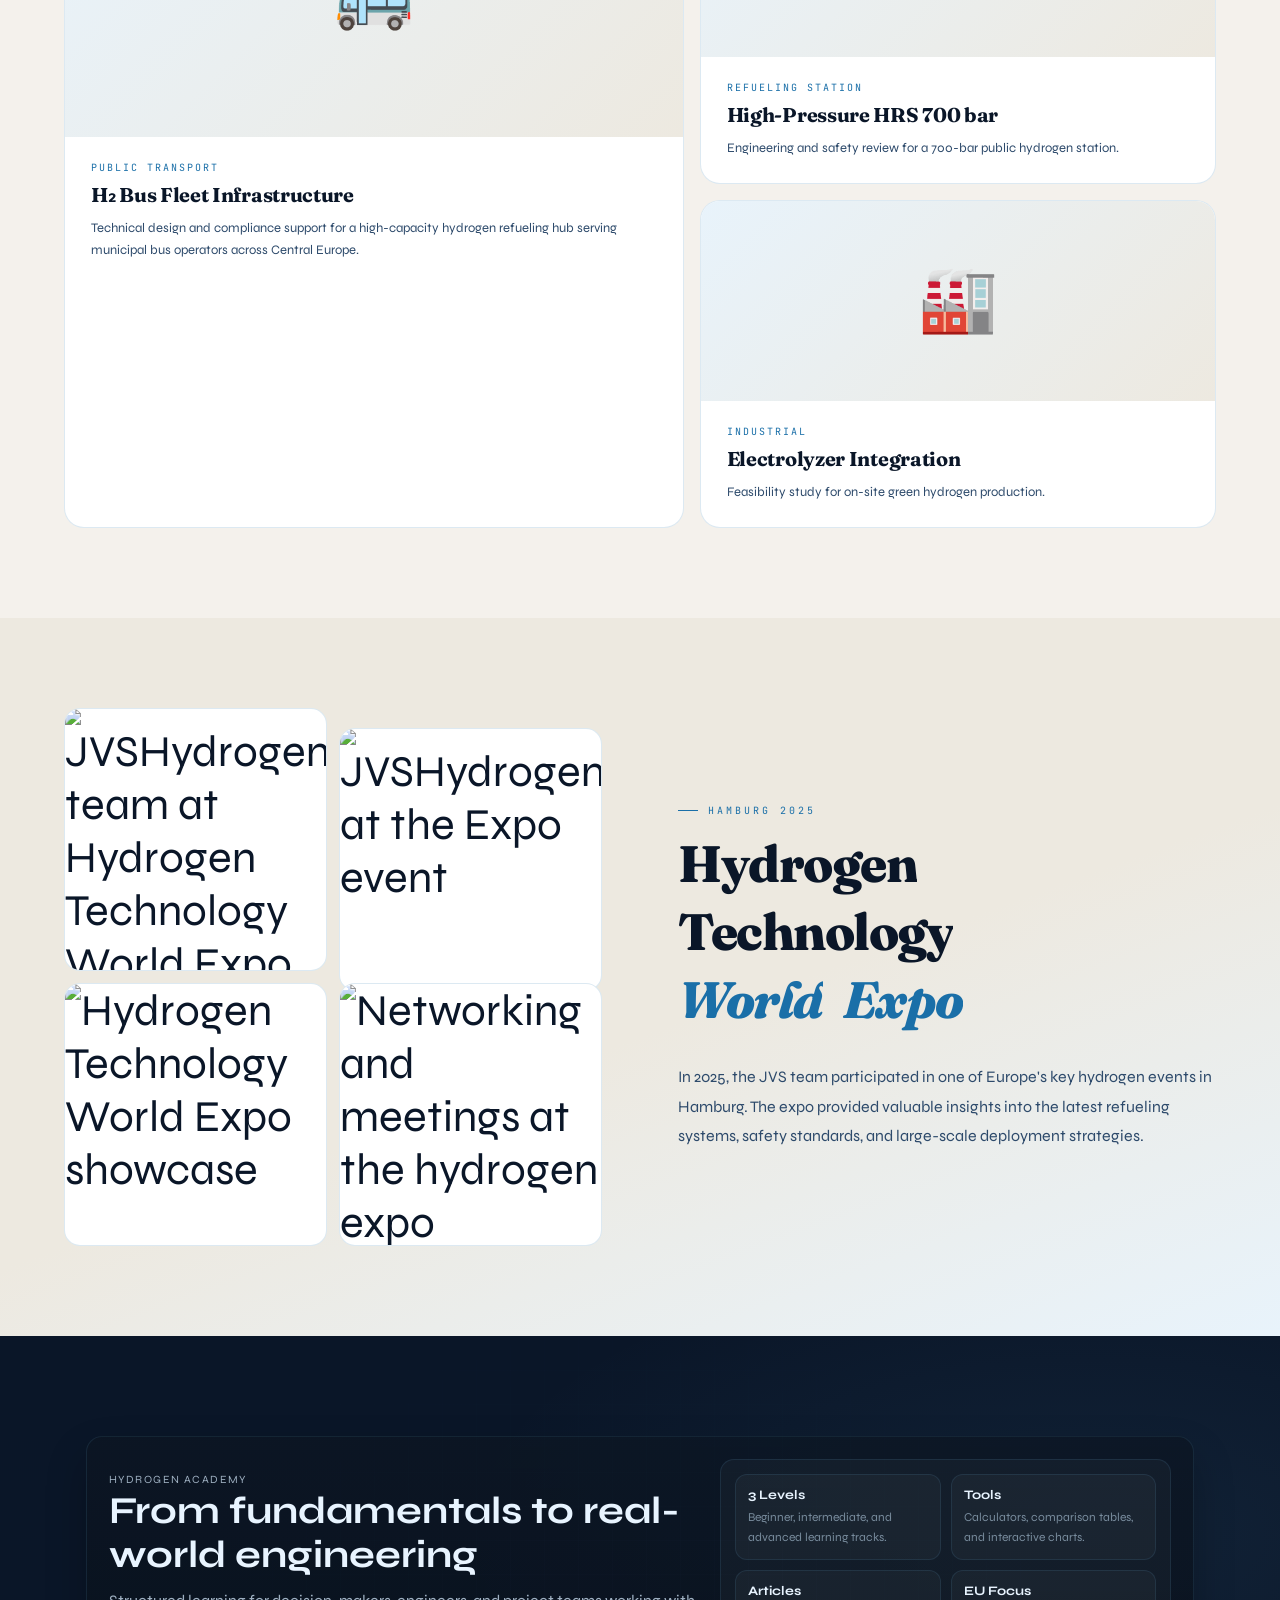
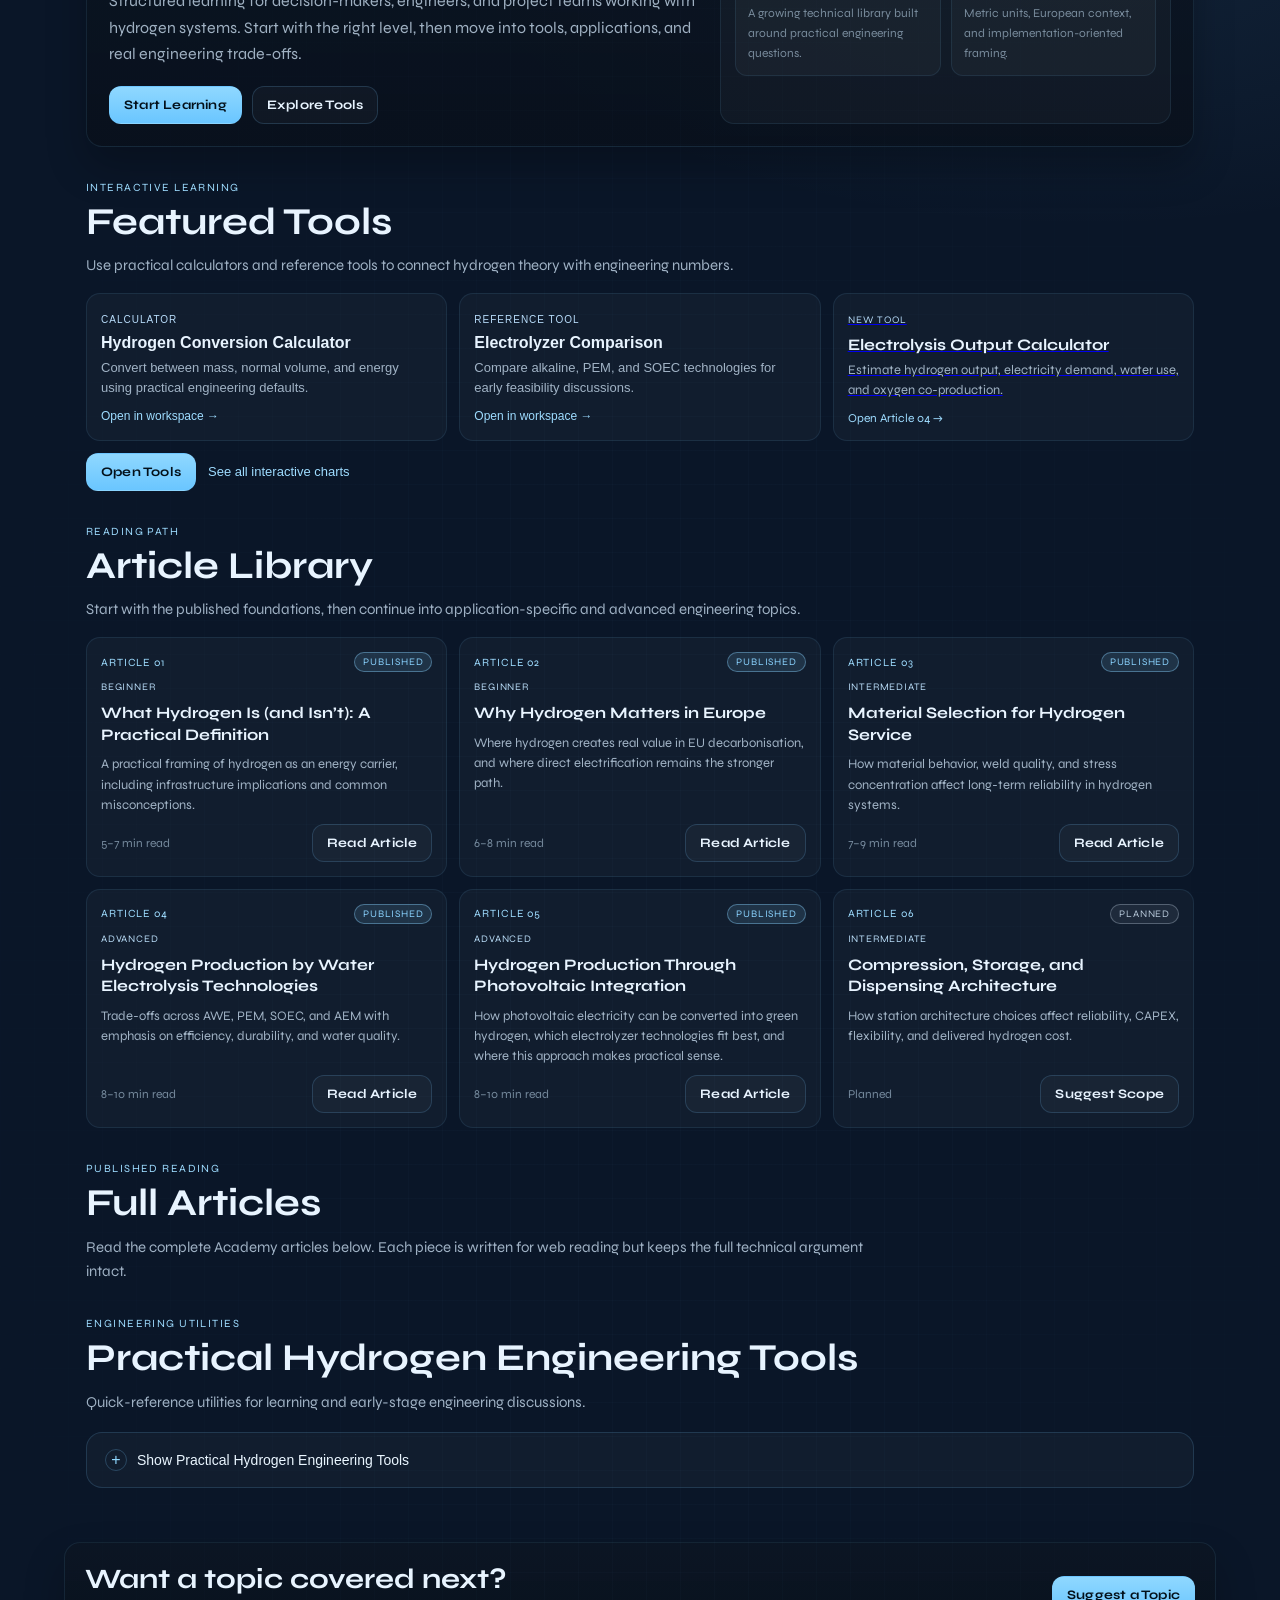
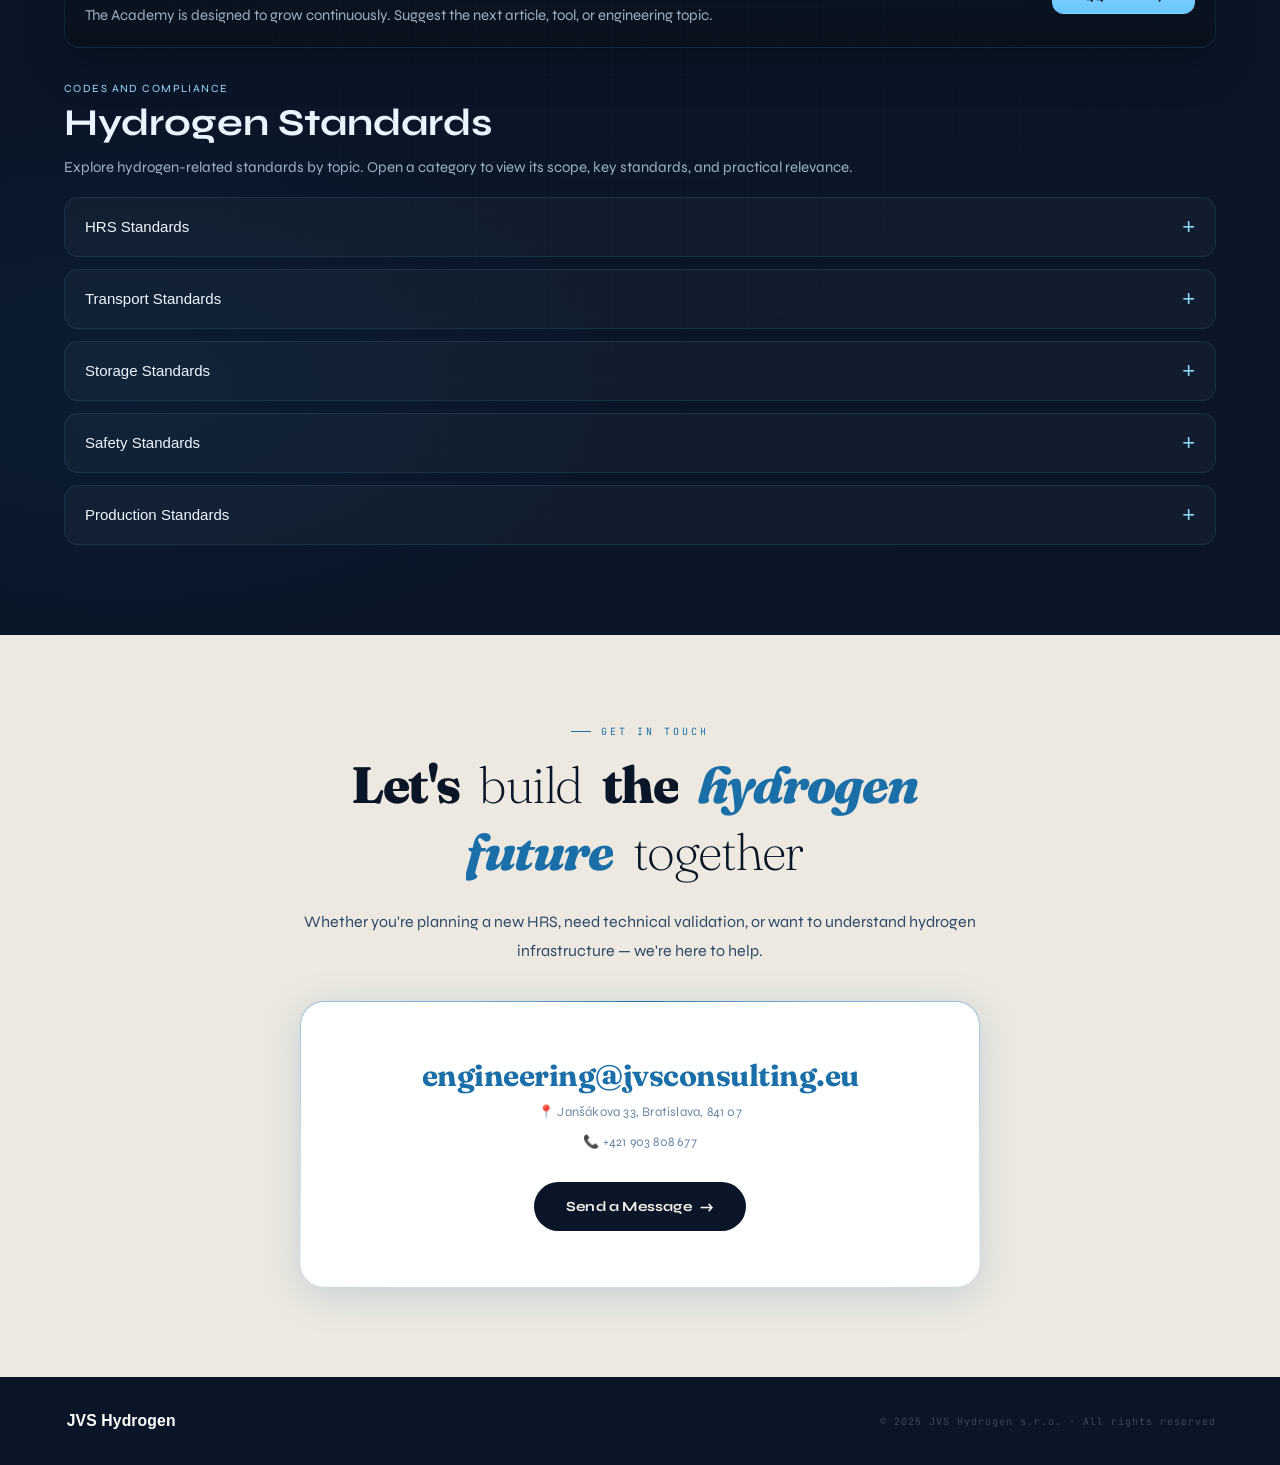
==== commit 9a5ffae0: "Update index.html" ====
--- a/index.html
+++ b/index.html
@@ -2038,41 +2038,54 @@
   max-width: 78ch;
   padding-top: 16px;
 }
-   #academy.academy-v2 .standard-body--media {
+  #academy.academy-v2 .standard-body--media {
   display: grid;
-  grid-template-columns: minmax(0, 1fr) minmax(420px, 0.95fr);
-  gap: 30px;
+  grid-template-columns: minmax(0, 1fr) 700px;
+  gap: 40px;
   align-items: start;
+}
+
+#academy.academy-v2 .standard-copy {
+  min-width: 0;
+  max-width: 84ch;
 }
 
 #academy.academy-v2 .standard-media {
   margin: 0;
   position: sticky;
   top: 96px;
+  justify-self: end;
+  width: 700px;
 }
 
 #academy.academy-v2 .standard-media img {
   width: 100%;
   display: block;
-  border-radius: 22px;
-  border: 1px solid rgba(116,201,255,0.10);
-  box-shadow: 0 20px 48px rgba(0,0,0,0.18);
-  opacity: 0.72;
-  filter: saturate(0.88) brightness(1.08);
-}
-
-
-@media (max-width: 980px) {
+  border-radius: 26px;
+  border: 1px solid rgba(116,201,255,0.06);
+  box-shadow: 0 14px 34px rgba(0,0,0,0.10);
+  opacity: 0.46;
+  filter: saturate(0.72) brightness(1.2);
+}
+
+
+
+
+@media (max-width: 1180px) {
   #academy.academy-v2 .standard-body--media {
     grid-template-columns: 1fr;
+    gap: 20px;
   }
 
   #academy.academy-v2 .standard-media {
     position: static;
+    justify-self: start;
+    width: 100%;
+    max-width: 820px;
   }
 
   #academy.academy-v2 .standard-media img {
-    max-width: 760px;
+    max-width: 100%;
   }
 }
 
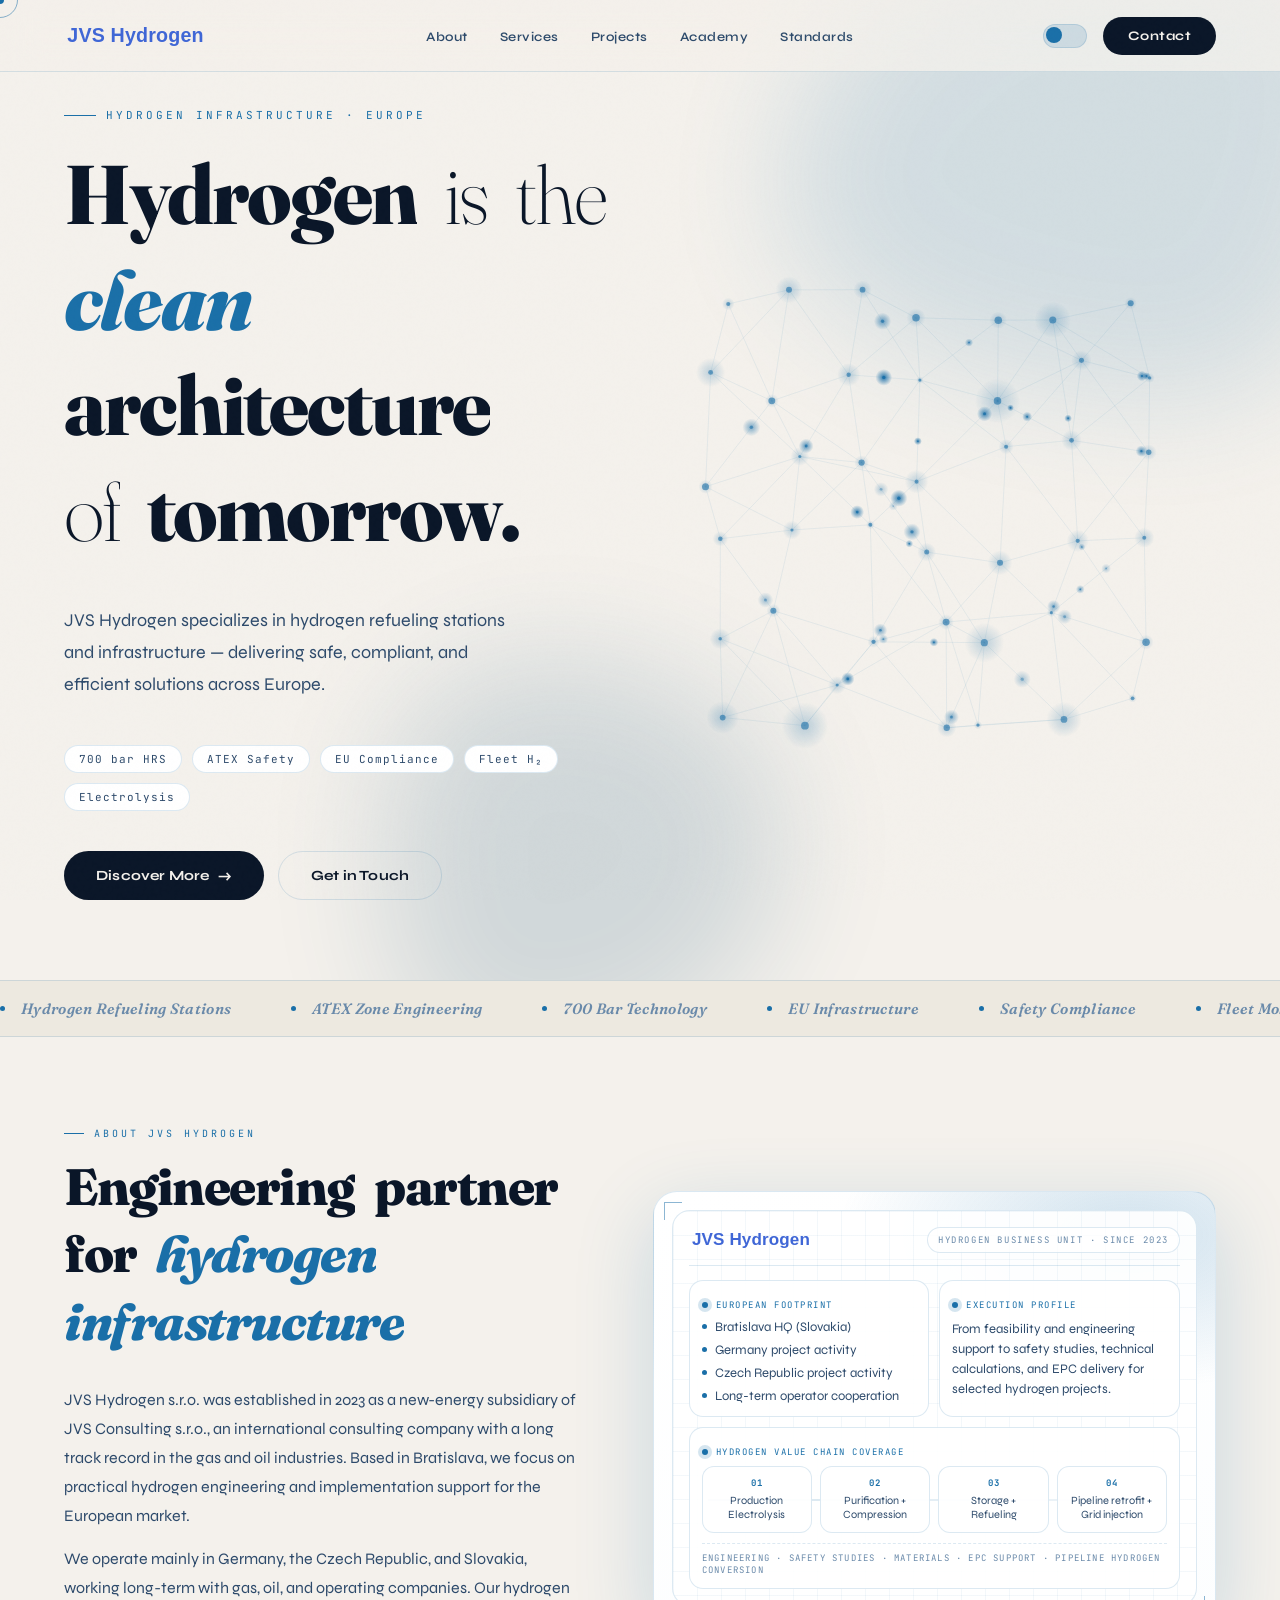
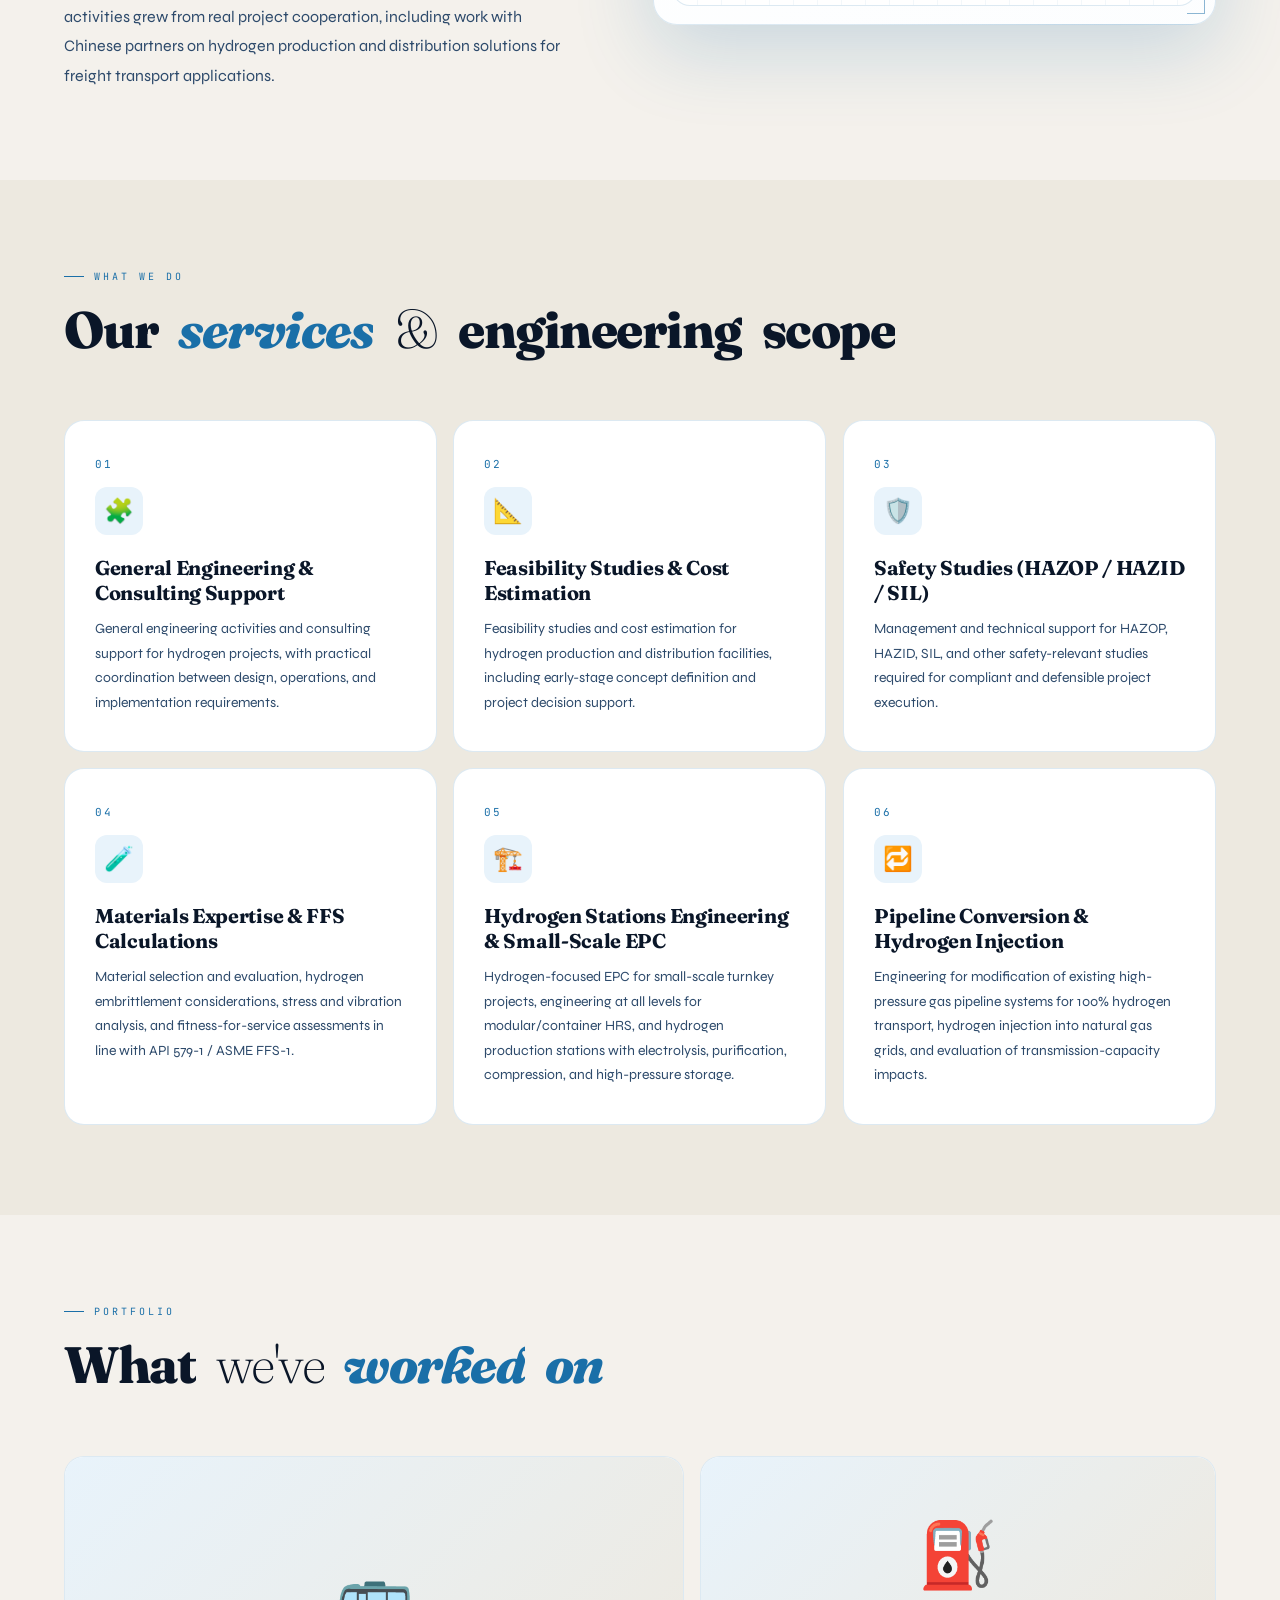
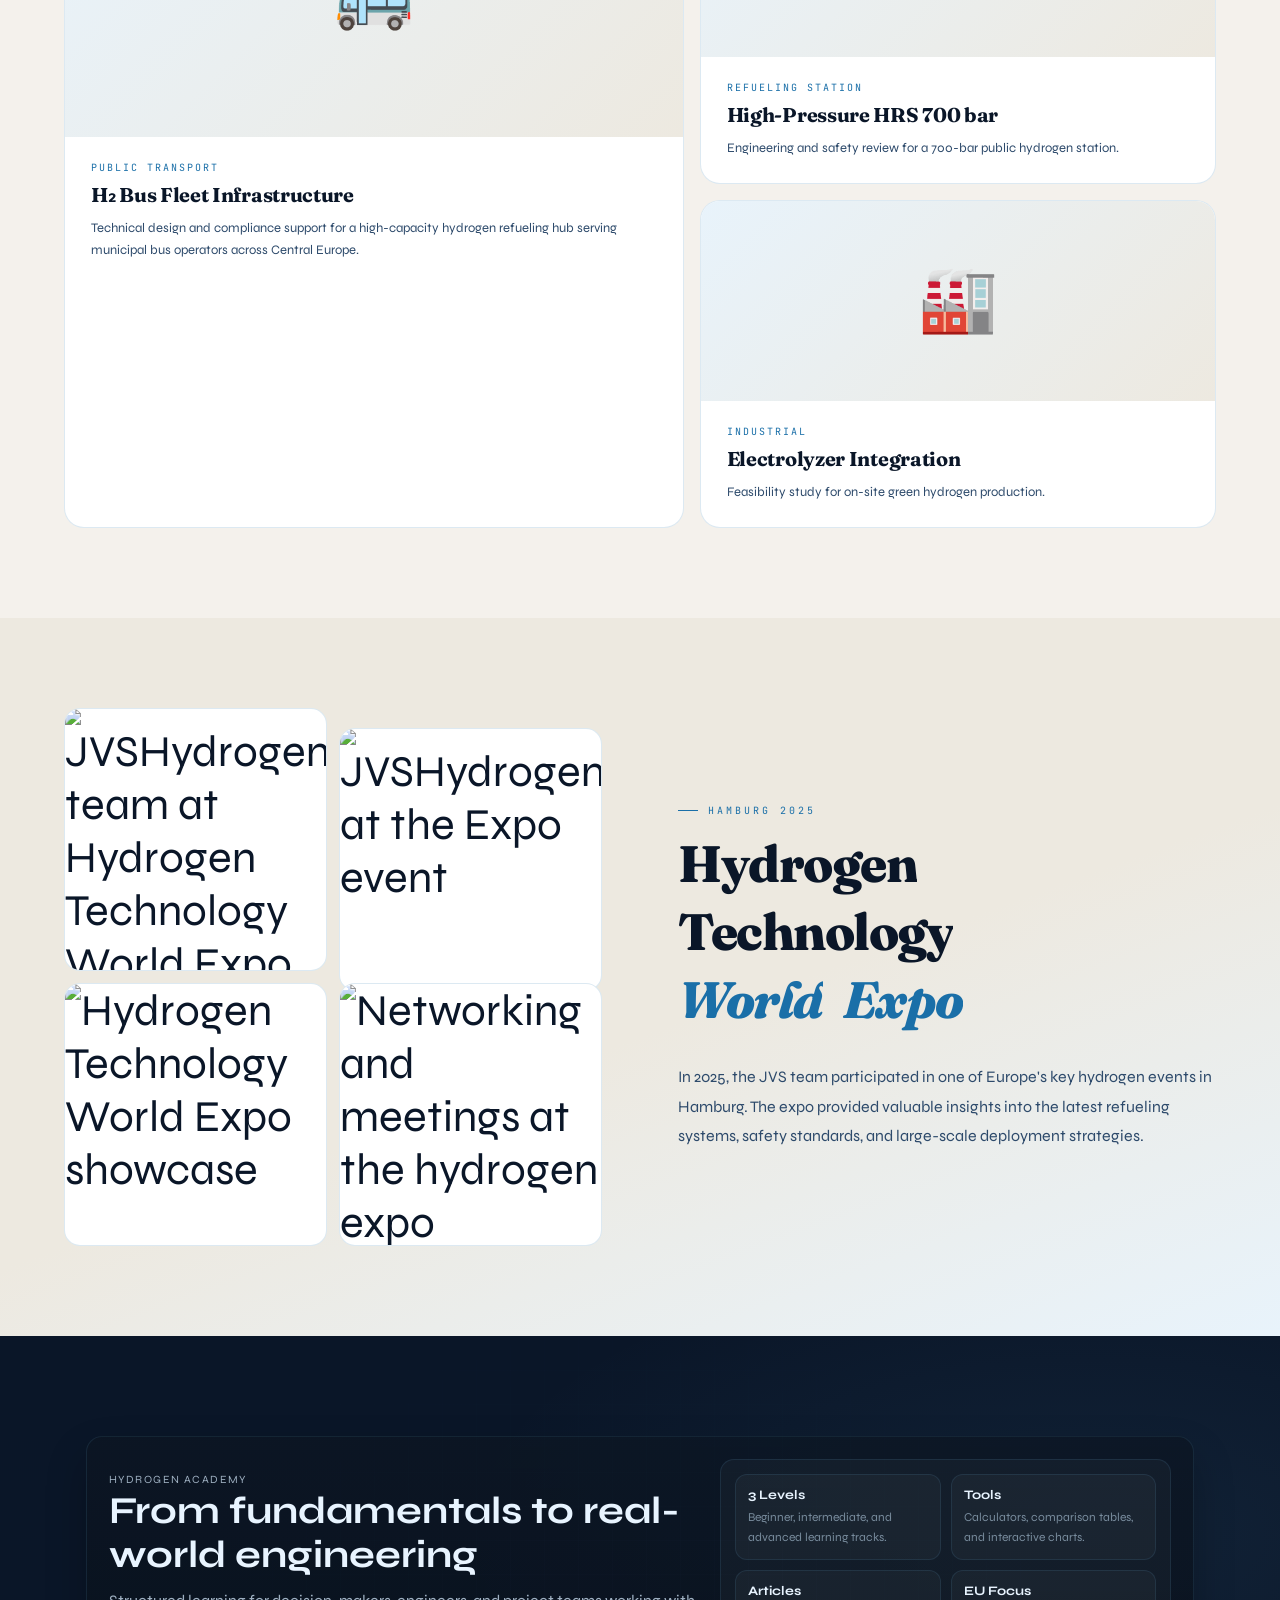
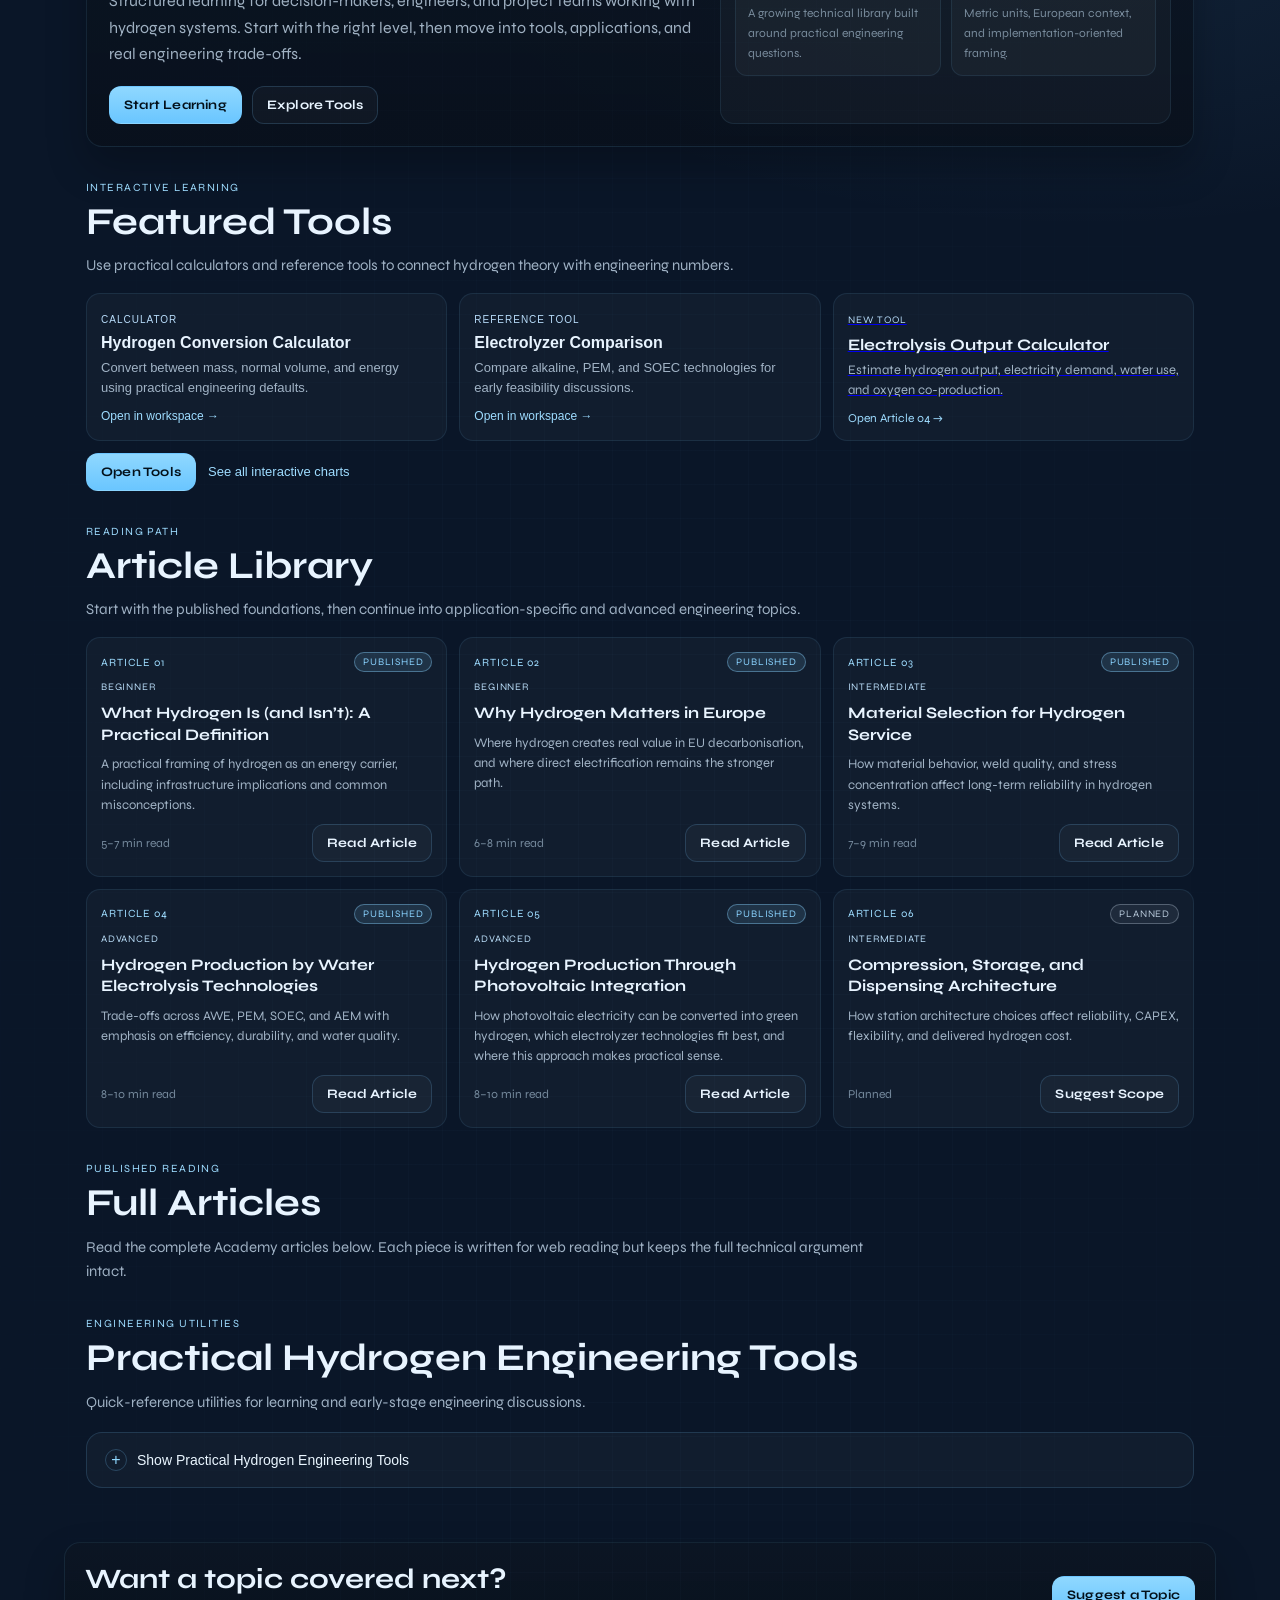
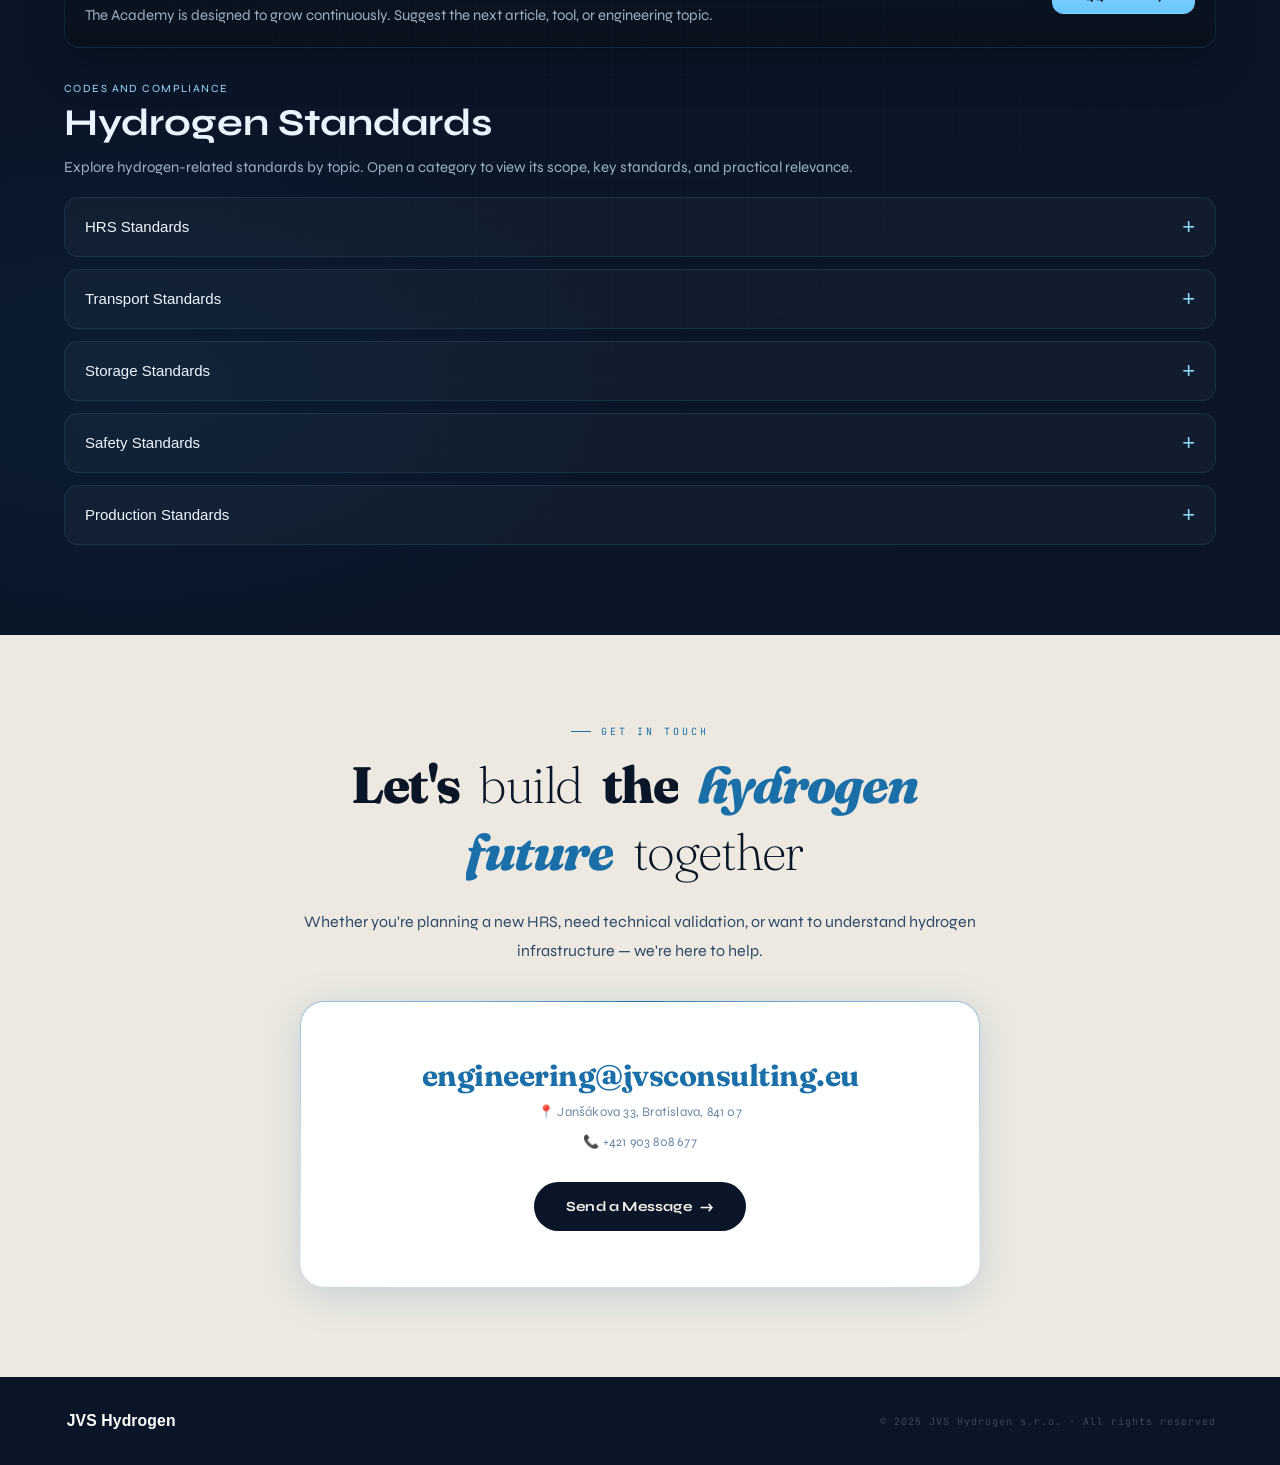
==== commit dfb89ba8: "Update index.html" ====
--- a/index.html
+++ b/index.html
@@ -2035,41 +2035,40 @@
 }
 
 #academy.academy-v2 .standard-body {
-  max-width: 78ch;
   padding-top: 16px;
-}
-  #academy.academy-v2 .standard-body--media {
+  max-width: none;
+}
+
+#academy.academy-v2 .standard-body--media {
   display: grid;
-  grid-template-columns: minmax(0, 1fr) 700px;
-  gap: 40px;
+  grid-template-columns: minmax(0, 1fr) minmax(560px, 680px);
+  gap: 42px;
   align-items: start;
 }
 
 #academy.academy-v2 .standard-copy {
   min-width: 0;
-  max-width: 84ch;
+  max-width: 78ch;
 }
 
 #academy.academy-v2 .standard-media {
   margin: 0;
+  justify-self: end;
+  width: 100%;
+  max-width: 680px;
   position: sticky;
   top: 96px;
-  justify-self: end;
-  width: 700px;
 }
 
 #academy.academy-v2 .standard-media img {
   width: 100%;
   display: block;
-  border-radius: 26px;
+  border-radius: 24px;
   border: 1px solid rgba(116,201,255,0.06);
   box-shadow: 0 14px 34px rgba(0,0,0,0.10);
-  opacity: 0.46;
-  filter: saturate(0.72) brightness(1.2);
-}
-
-
-
+  opacity: 0.42;
+  filter: saturate(0.72) brightness(1.22);
+}
 
 @media (max-width: 1180px) {
   #academy.academy-v2 .standard-body--media {
@@ -2080,9 +2079,10 @@
   #academy.academy-v2 .standard-media {
     position: static;
     justify-self: start;
-    width: 100%;
     max-width: 820px;
   }
+}
+
 
   #academy.academy-v2 .standard-media img {
     max-width: 100%;
@@ -4117,40 +4117,40 @@
         <span>HRS Standards</span>
       </button>
       <div class="standard-panel" id="standards-hrs-panel" hidden>
-       <div class="standard-body standard-body--media">
-          <div class="standard-copy">
-          <h4>1. What HRS standards cover</h4>
-          <p>
-            Hydrogen refueling stations are defined by a combination of station design rules, fueling protocols, nozzle compatibility requirements, hydrogen quality specifications, and approval frameworks. Together, these standards make hydrogen refueling safe, interoperable, and repeatable across real projects.
-          </p>
-
-          <h4>2. Key standards</h4>
-          <ul>
-            <li><strong>ISO 19880 series</strong> — core international framework for gaseous hydrogen refueling stations.</li>
-            <li><strong>ISO 17268</strong> — requirements for hydrogen refueling connection devices, including nozzle and receptacle compatibility.</li>
-            <li><strong>SAE J2601</strong> — fueling protocol for compressed gaseous hydrogen, including limits for pressure, temperature, and fill rate.</li>
-            <li><strong>ISO 13984</strong> — key reference for liquid hydrogen fueling systems and station-to-vehicle interface.</li>
-            <li><strong>ISO 14687</strong> — hydrogen fuel quality standard defining purity and impurity limits.</li>
-            <li><strong>EIGA TB 43</strong> — guidance on secondary identification of hydrogen vehicles at the dispenser to reduce fueling misuse and related risk.</li>
-          </ul>
-
-          <h4>3. Why they matter</h4>
-          <p>
-            These standards define whether an HRS can be approved, whether it can refuel vehicles correctly, whether the hydrogen quality is acceptable, and whether the station can scale from pilot use to real infrastructure deployment.
-          </p>
-          <div class="article-source">
-  <strong>Source</strong>
-  <p>NOW GmbH / RCS – Hydrogen Refueling Stations.</p>
+  <div class="standard-body standard-body--media">
+    <div class="standard-copy">
+      <h4>1. What HRS standards cover</h4>
+      <p>
+        Hydrogen refueling stations are defined by a combination of station design rules, fueling protocols, nozzle compatibility requirements, hydrogen quality specifications, and approval frameworks. Together, these standards make hydrogen refueling safe, interoperable, and repeatable across real projects.
+      </p>
+
+      <h4>2. Key standards</h4>
+      <ul>
+        <li><strong>ISO 19880 series</strong> — core international framework for gaseous hydrogen refueling stations.</li>
+        <li><strong>ISO 17268</strong> — requirements for hydrogen refueling connection devices, including nozzle and receptacle compatibility.</li>
+        <li><strong>SAE J2601</strong> — fueling protocol for compressed gaseous hydrogen, including limits for pressure, temperature, and fill rate.</li>
+        <li><strong>ISO 13984</strong> — key reference for liquid hydrogen fueling systems and station-to-vehicle interface.</li>
+        <li><strong>ISO 14687</strong> — hydrogen fuel quality standard defining purity and impurity limits.</li>
+        <li><strong>EIGA TB 43</strong> — guidance on secondary identification of hydrogen vehicles at the dispenser to reduce fueling misuse and related risk.</li>
+      </ul>
+
+      <h4>3. Why they matter</h4>
+      <p>
+        These standards define whether an HRS can be approved, whether it can refuel vehicles correctly, whether the hydrogen quality is acceptable, and whether the station can scale from pilot use to real infrastructure deployment.
+      </p>
+
+      <div class="article-source">
+        <strong>Source</strong>
+        <p>NOW GmbH / RCS – Hydrogen Refueling Stations.</p>
+      </div>
+    </div>
+
+    <aside class="standard-media">
+      <img src="assets/HRS_station.png" alt="Hydrogen refueling station used as visual support for HRS standards section" loading="lazy">
+    </aside>
+  </div>
 </div>
 
-</div>
-
-<aside class="standard-media">
-  <img src="assets/HRS_station.png" alt="Hydrogen refueling station used as visual support for HRS standards section" loading="lazy">
-</aside>
-
-</div>
-</div>
 </article>
 
 
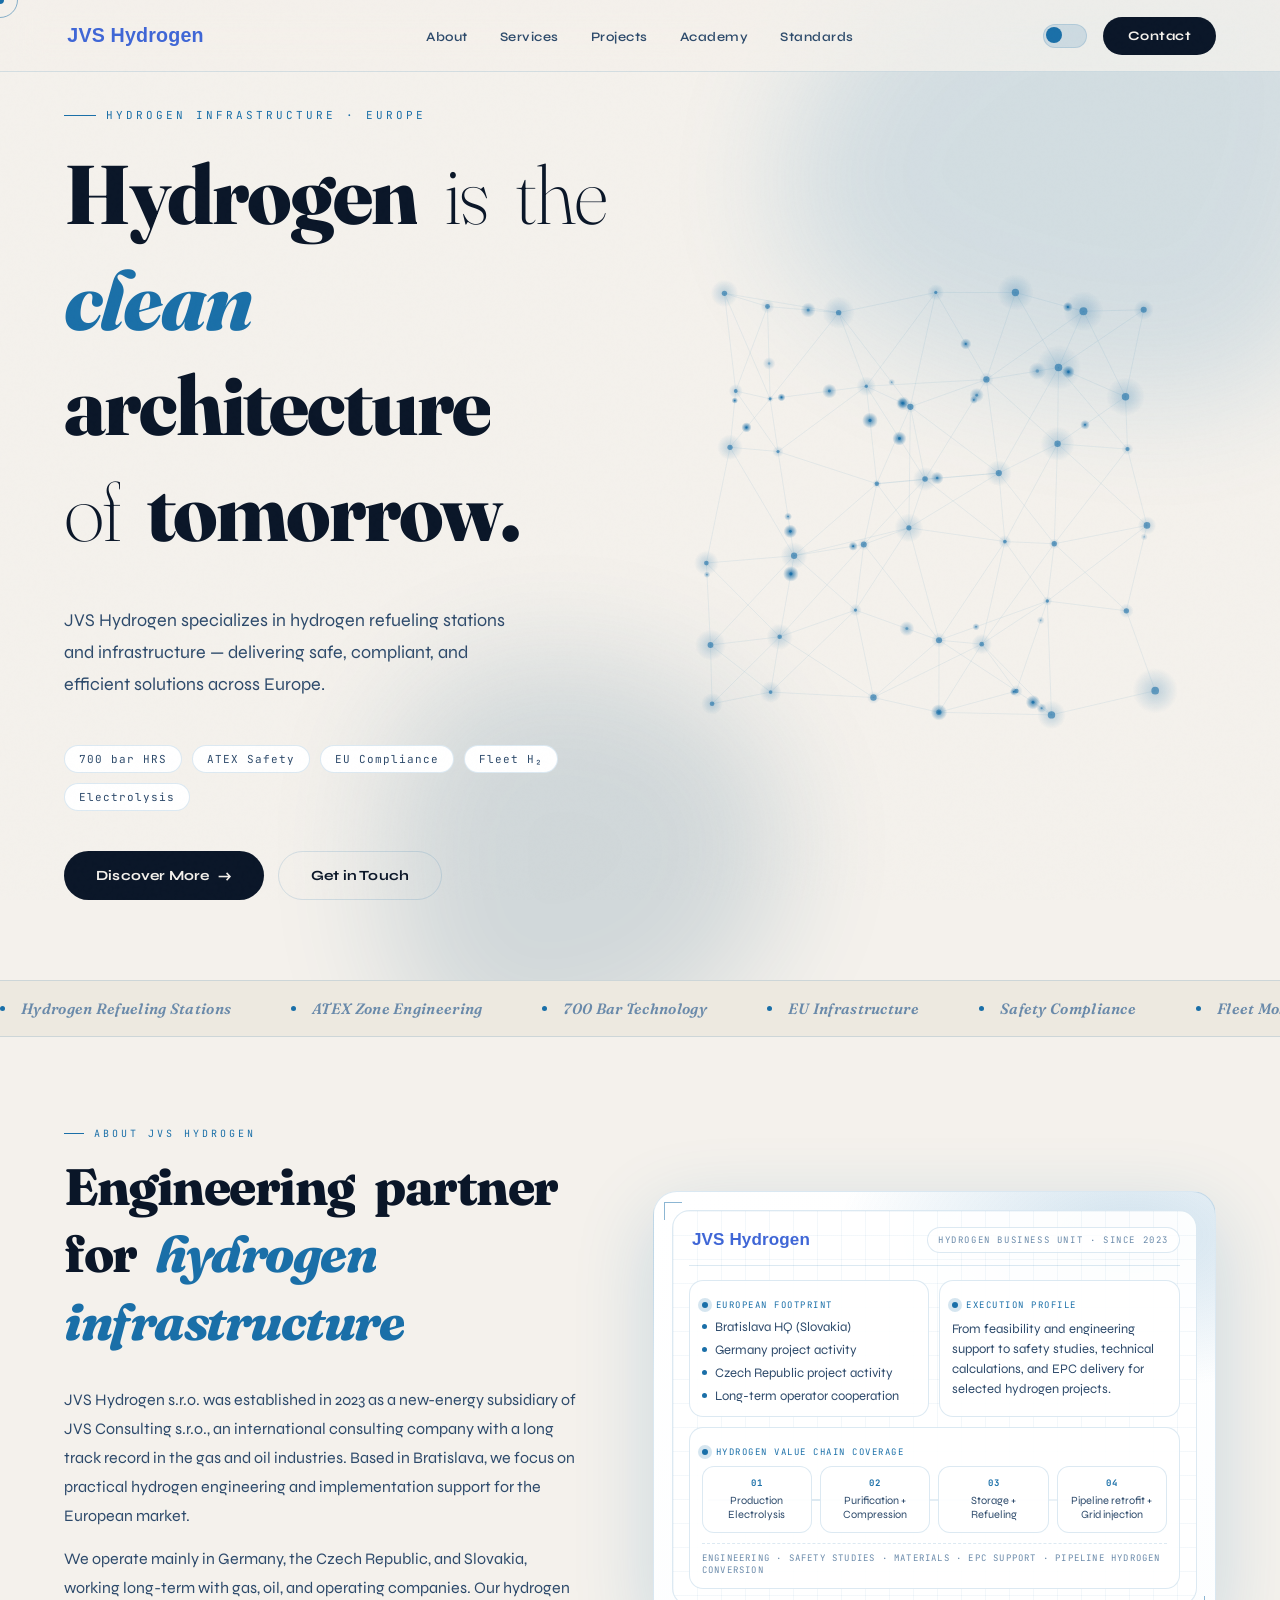
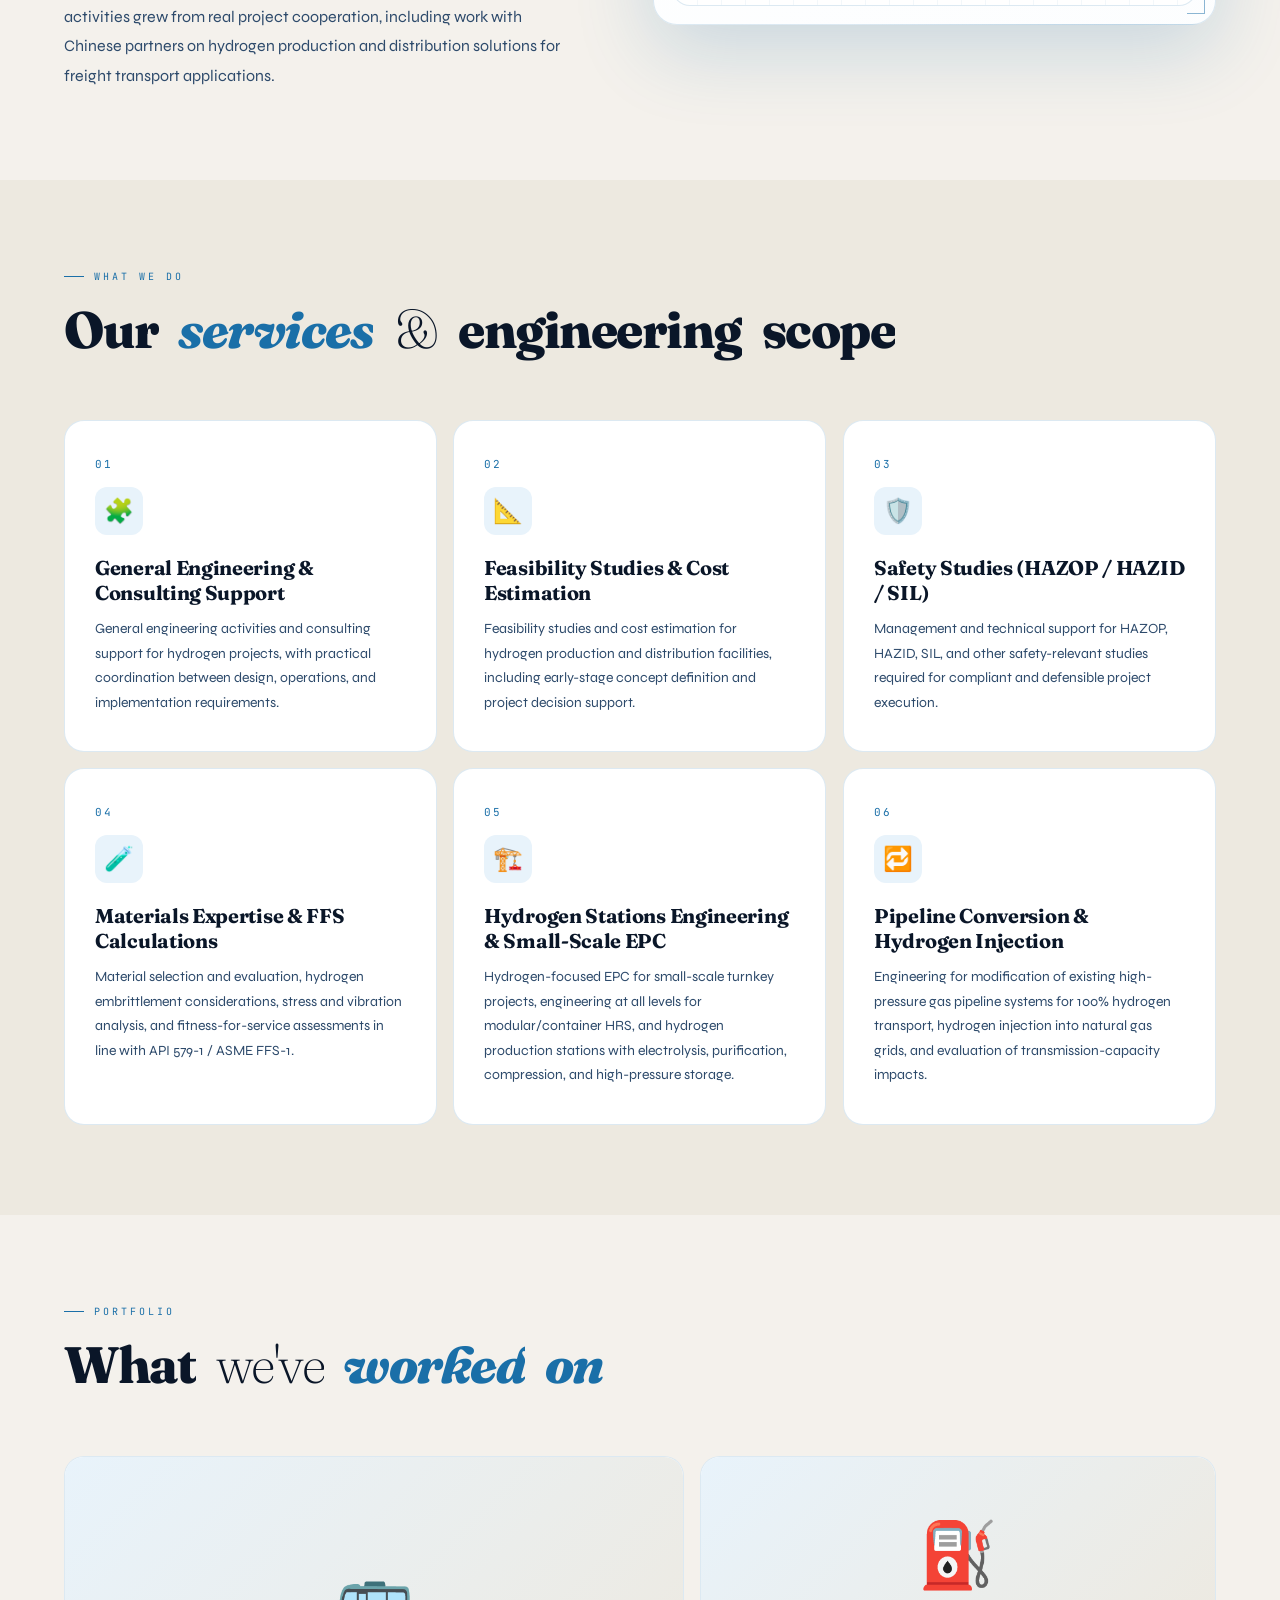
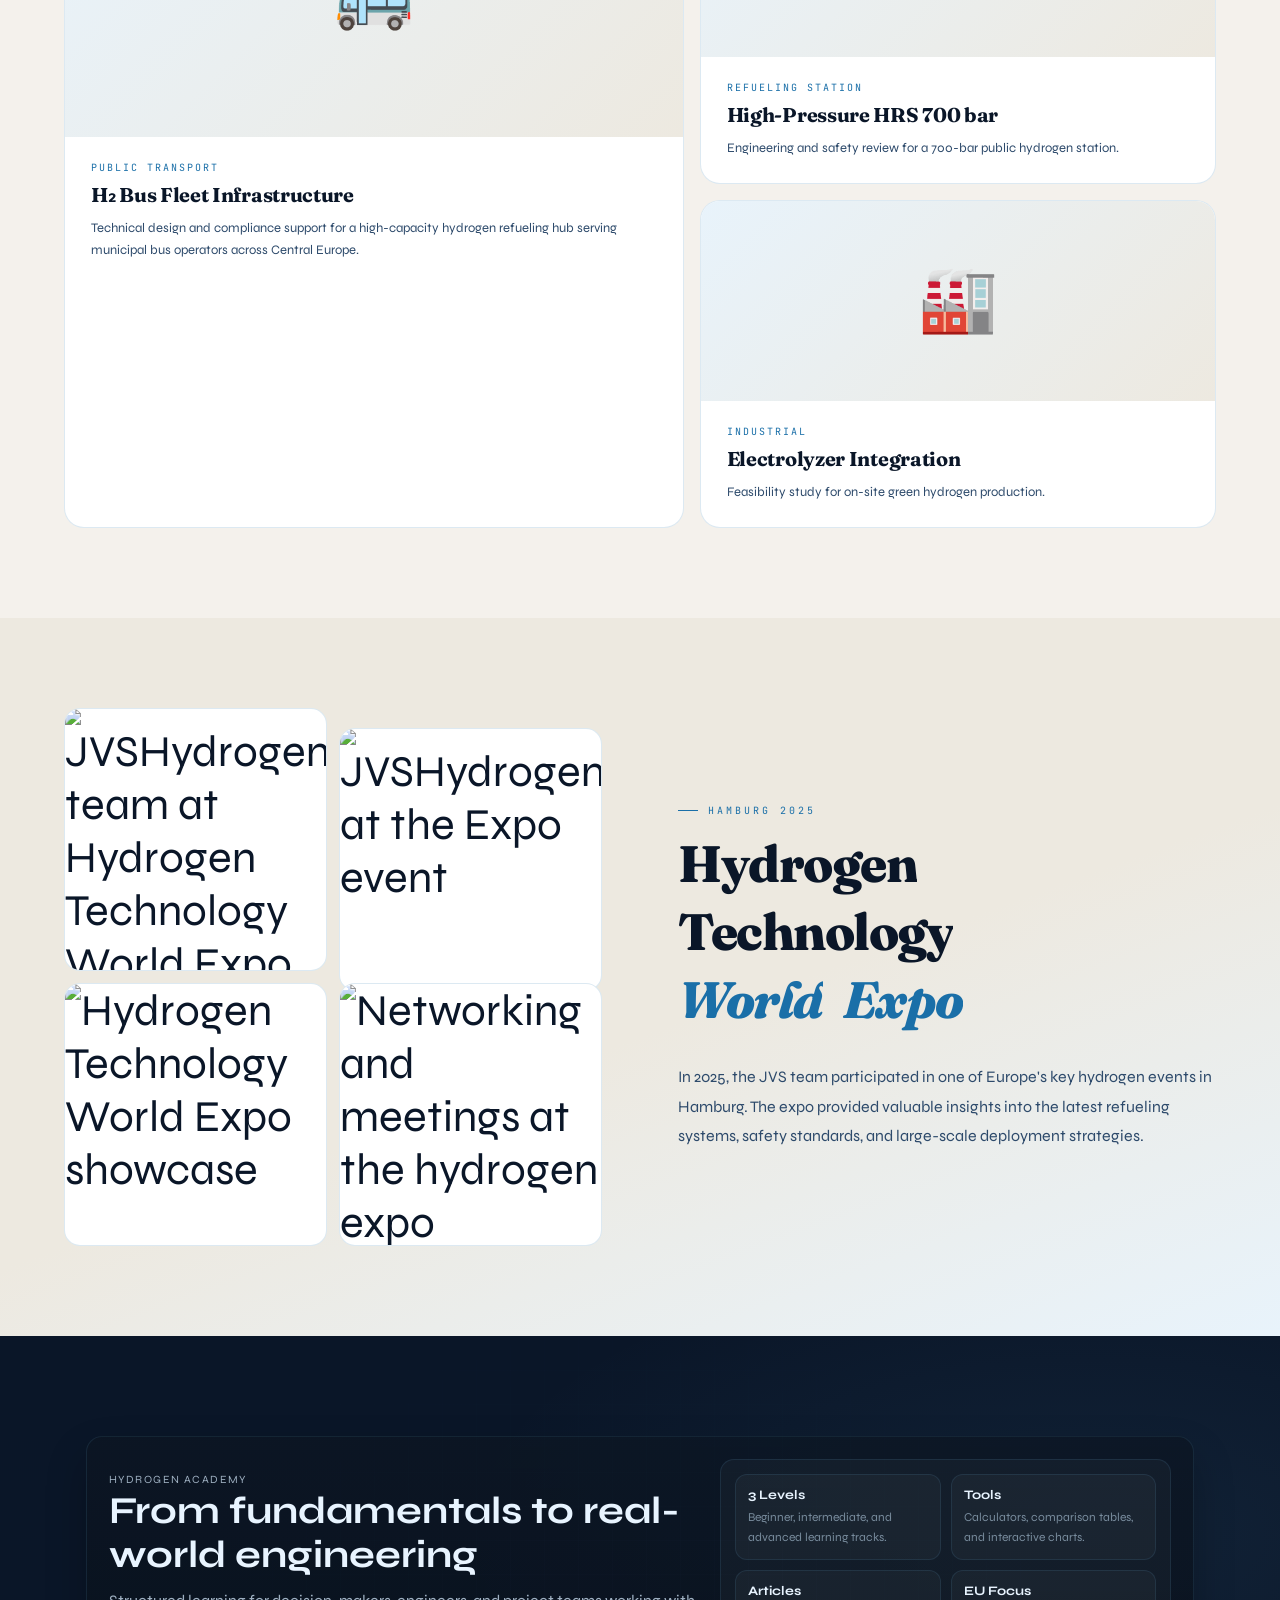
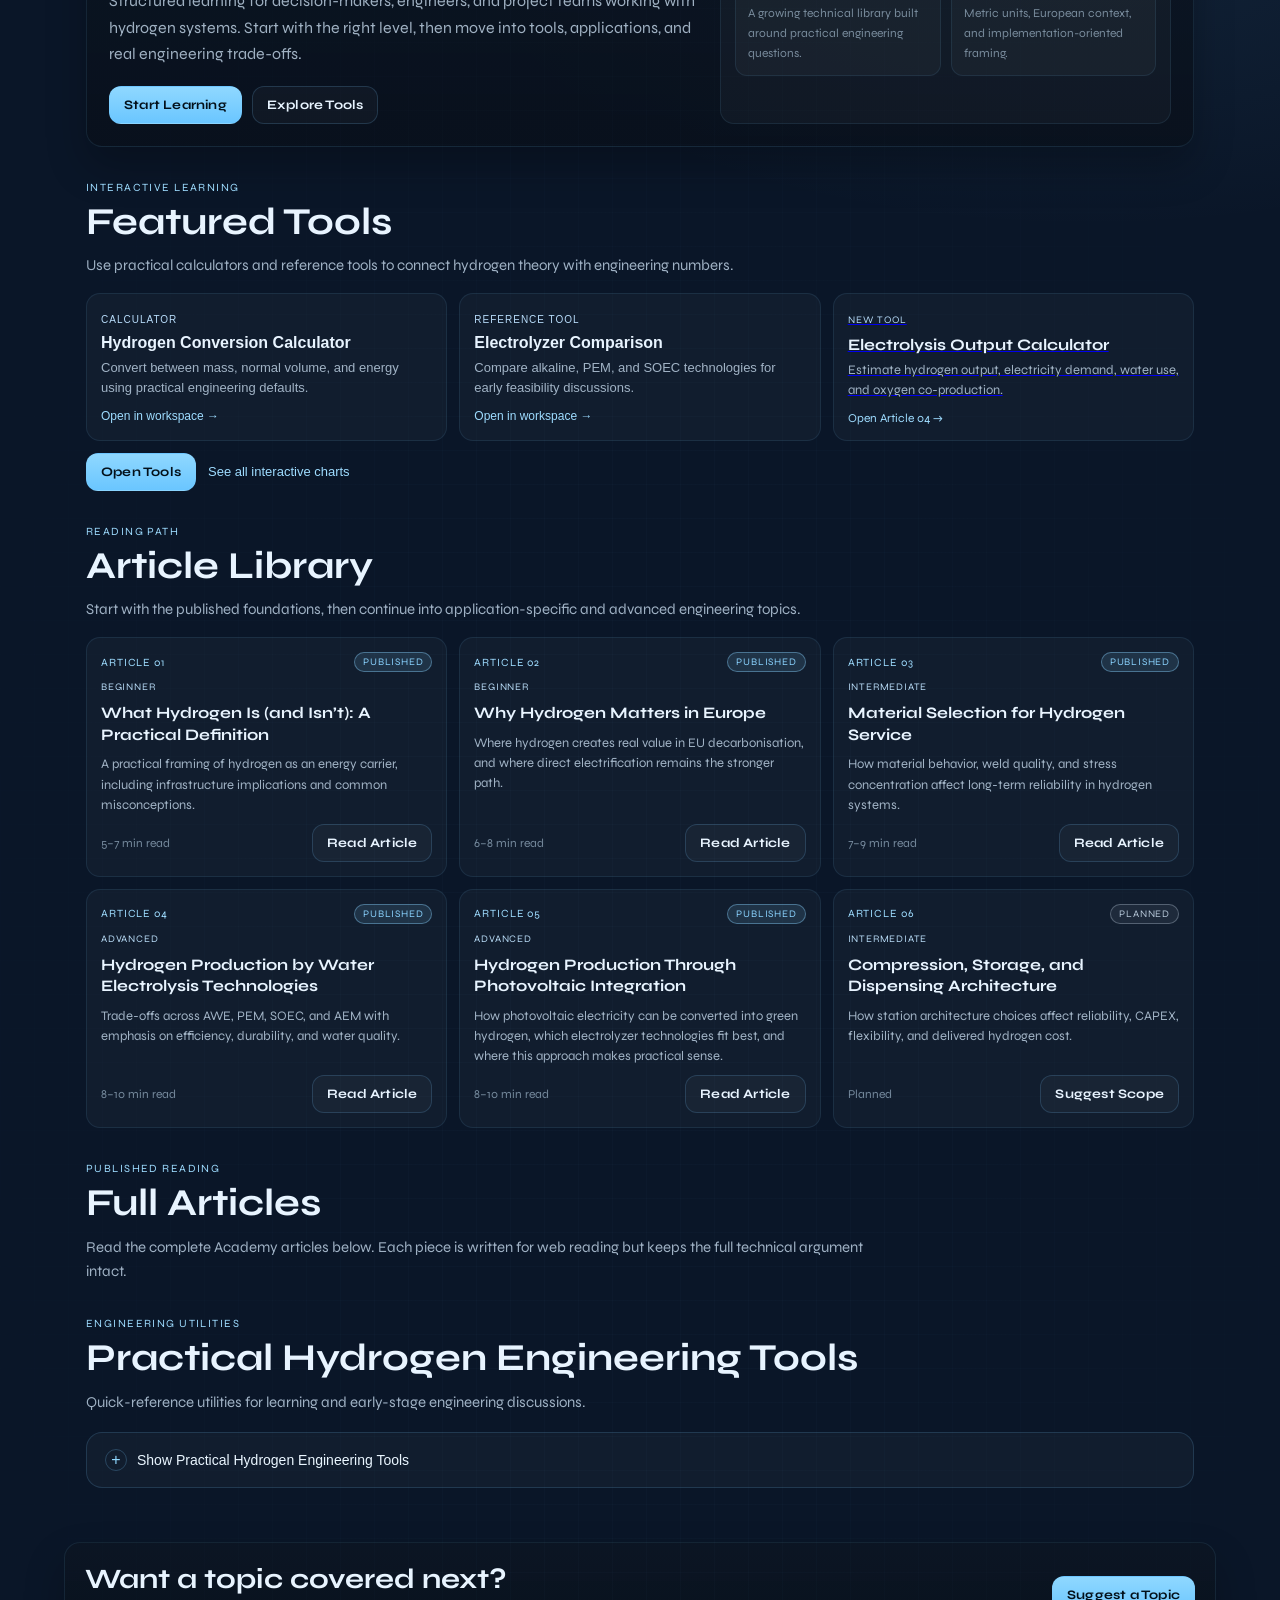
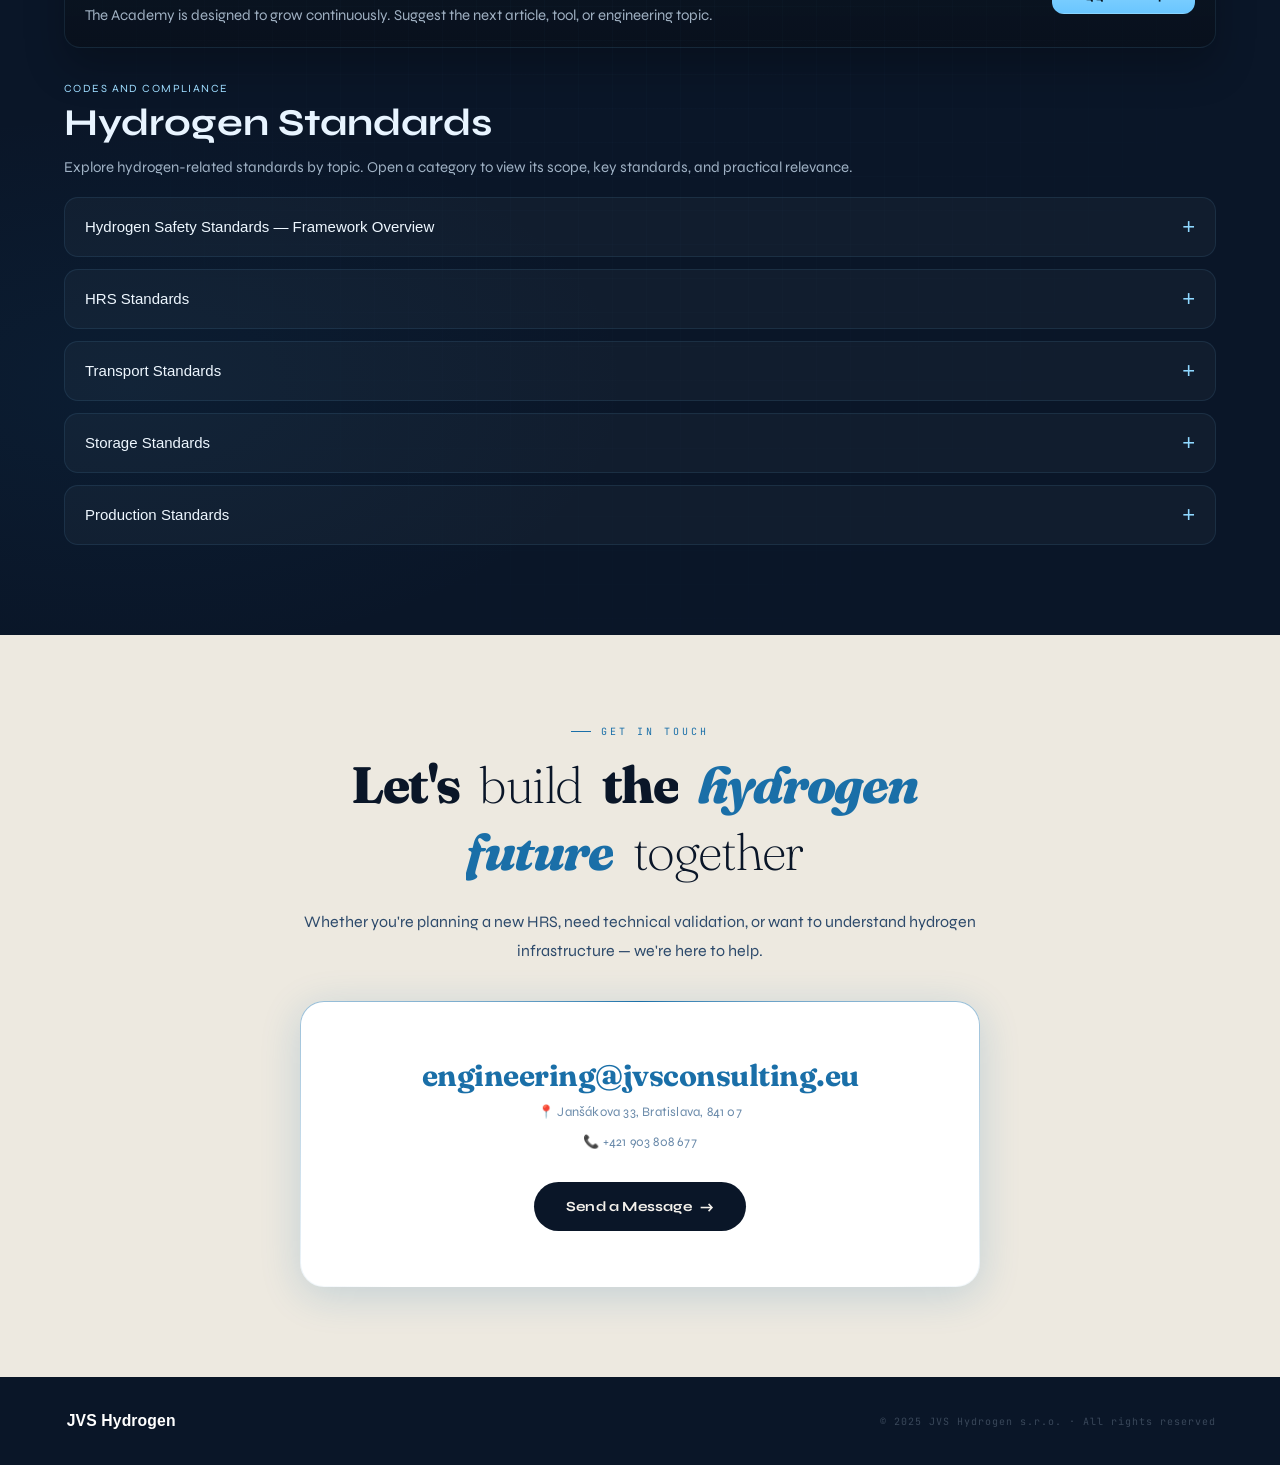
==== commit a66a7ba5: "Add Hydrogen Safety Standards hub article and clean Standards section" ====
--- a/index.html
+++ b/index.html
@@ -4113,12 +4113,104 @@
 
   <div class="standards-list">
     <article class="standard-item card-soft">
+      <button type="button" class="standard-toggle" aria-expanded="false" aria-controls="standards-framework-panel">
+        <span>Hydrogen Safety Standards &#8212; Framework Overview</span>
+      </button>
+      <div class="standard-panel" id="standards-framework-panel" hidden>
+        <div class="standard-body">
+          <div class="standard-copy" id="standards-framework-overview">
+            <h4>Hydrogen Safety Standards: The Framework Behind Every Project</h4>
+
+            <h4>Why Safety Standards Matter</h4>
+            <p>
+              Hydrogen systems cannot be designed without a structured safety framework.
+              Compared to conventional fuels, hydrogen introduces specific risks such as a wide flammability range, low ignition energy, high diffusivity, invisible flame, and material degradation including hydrogen embrittlement.
+              For that reason, safety is not an additional feature. It is a design constraint from the earliest engineering stage.
+              Safety standards create the framework that allows hydrogen projects to be permitted, built, and operated.
+            </p>
+
+            <h4>How Hydrogen Safety Standards Are Structured</h4>
+            <p>
+              Hydrogen safety is not defined by a single standard. It is a layered framework covering the full value chain:
+            </p>
+            <ul>
+              <li>general safety principles</li>
+              <li>hydrogen production</li>
+              <li>storage and transport</li>
+              <li>refuelling infrastructure</li>
+              <li>fuel cells and applications</li>
+            </ul>
+            <p>
+              Each layer addresses different risks. Together, they form a complete safety structure.
+            </p>
+
+            <h4>Core Standardization Bodies</h4>
+            <p>
+              <strong>ISO</strong> &#8212; system-level safety
+            </p>
+            <p>
+              ISO standards define general safety principles and system design requirements.
+              Examples include ISO/TR 15916, ISO 16110-1, ISO/TS 19883, and ISO 23273.
+            </p>
+            <p>
+              <strong>IEC</strong> &#8212; equipment and electrical safety
+            </p>
+            <p>
+              IEC standards focus mainly on fuel cells and electrical equipment.
+              The main reference is the IEC 62282 series covering stationary, portable, and industrial fuel cell systems.
+            </p>
+
+            <h4>From Standards to Real Systems</h4>
+            <p>
+              Safety standards matter only when they are applied to real infrastructure.
+              In practice, hydrogen projects combine:
+            </p>
+            <ul>
+              <li>system-level safety requirements</li>
+              <li>equipment-specific requirements</li>
+              <li>application-specific standards</li>
+            </ul>
+
+            <h4>Example: Hydrogen Refuelling Stations</h4>
+            <p>
+              Hydrogen refuelling stations combine station design rules, fueling protocols, nozzle compatibility, and hydrogen quality requirements.
+              See the detailed breakdown in the HRS article below.
+            </p>
+
+            <h4>Practical Interpretation for Engineers</h4>
+            <p>
+              For hydrogen projects, the correct sequence is:
+            </p>
+            <ul>
+              <li>start from general safety principles</li>
+              <li>apply technology-specific requirements</li>
+              <li>verify application-level compliance</li>
+            </ul>
+            <p>
+              Missing one layer can lead to redesign, permitting delays, or certification problems.
+            </p>
+
+            <h4>Key Takeaway</h4>
+            <p>
+              Hydrogen safety standards are not just documentation. They are the technical framework that allows hydrogen systems to move from concept to operation.
+            </p>
+
+            <div class="article-source">
+              <strong>Source</strong>
+              <p>Yang, Y. et al. Development of Standards for Hydrogen Safety, 2020</p>
+            </div>
+          </div>
+        </div>
+      </div>
+    </article>
+
+    <article class="standard-item card-soft">
       <button type="button" class="standard-toggle" aria-expanded="false" aria-controls="standards-hrs-panel">
         <span>HRS Standards</span>
       </button>
       <div class="standard-panel" id="standards-hrs-panel" hidden>
   <div class="standard-body standard-body--media">
-    <div class="standard-copy">
+    <div class="standard-copy" id="standards-hrs">
       <h4>1. What HRS standards cover</h4>
       <p>
         Hydrogen refueling stations are defined by a combination of station design rules, fueling protocols, nozzle compatibility requirements, hydrogen quality specifications, and approval frameworks. Together, these standards make hydrogen refueling safe, interoperable, and repeatable across real projects.
@@ -4172,17 +4264,6 @@
       <div class="standard-panel" id="standards-storage-panel" hidden>
         <div class="standard-body">
           <p>Detailed content for hydrogen storage standards will be added here later.</p>
-        </div>
-      </div>
-    </article>
-
-    <article class="standard-item card-soft">
-      <button type="button" class="standard-toggle" aria-expanded="false" aria-controls="standards-safety-panel">
-        <span>Safety Standards</span>
-      </button>
-      <div class="standard-panel" id="standards-safety-panel" hidden>
-        <div class="standard-body">
-          <p>Detailed content for hydrogen safety standards will be added here later.</p>
         </div>
       </div>
     </article>
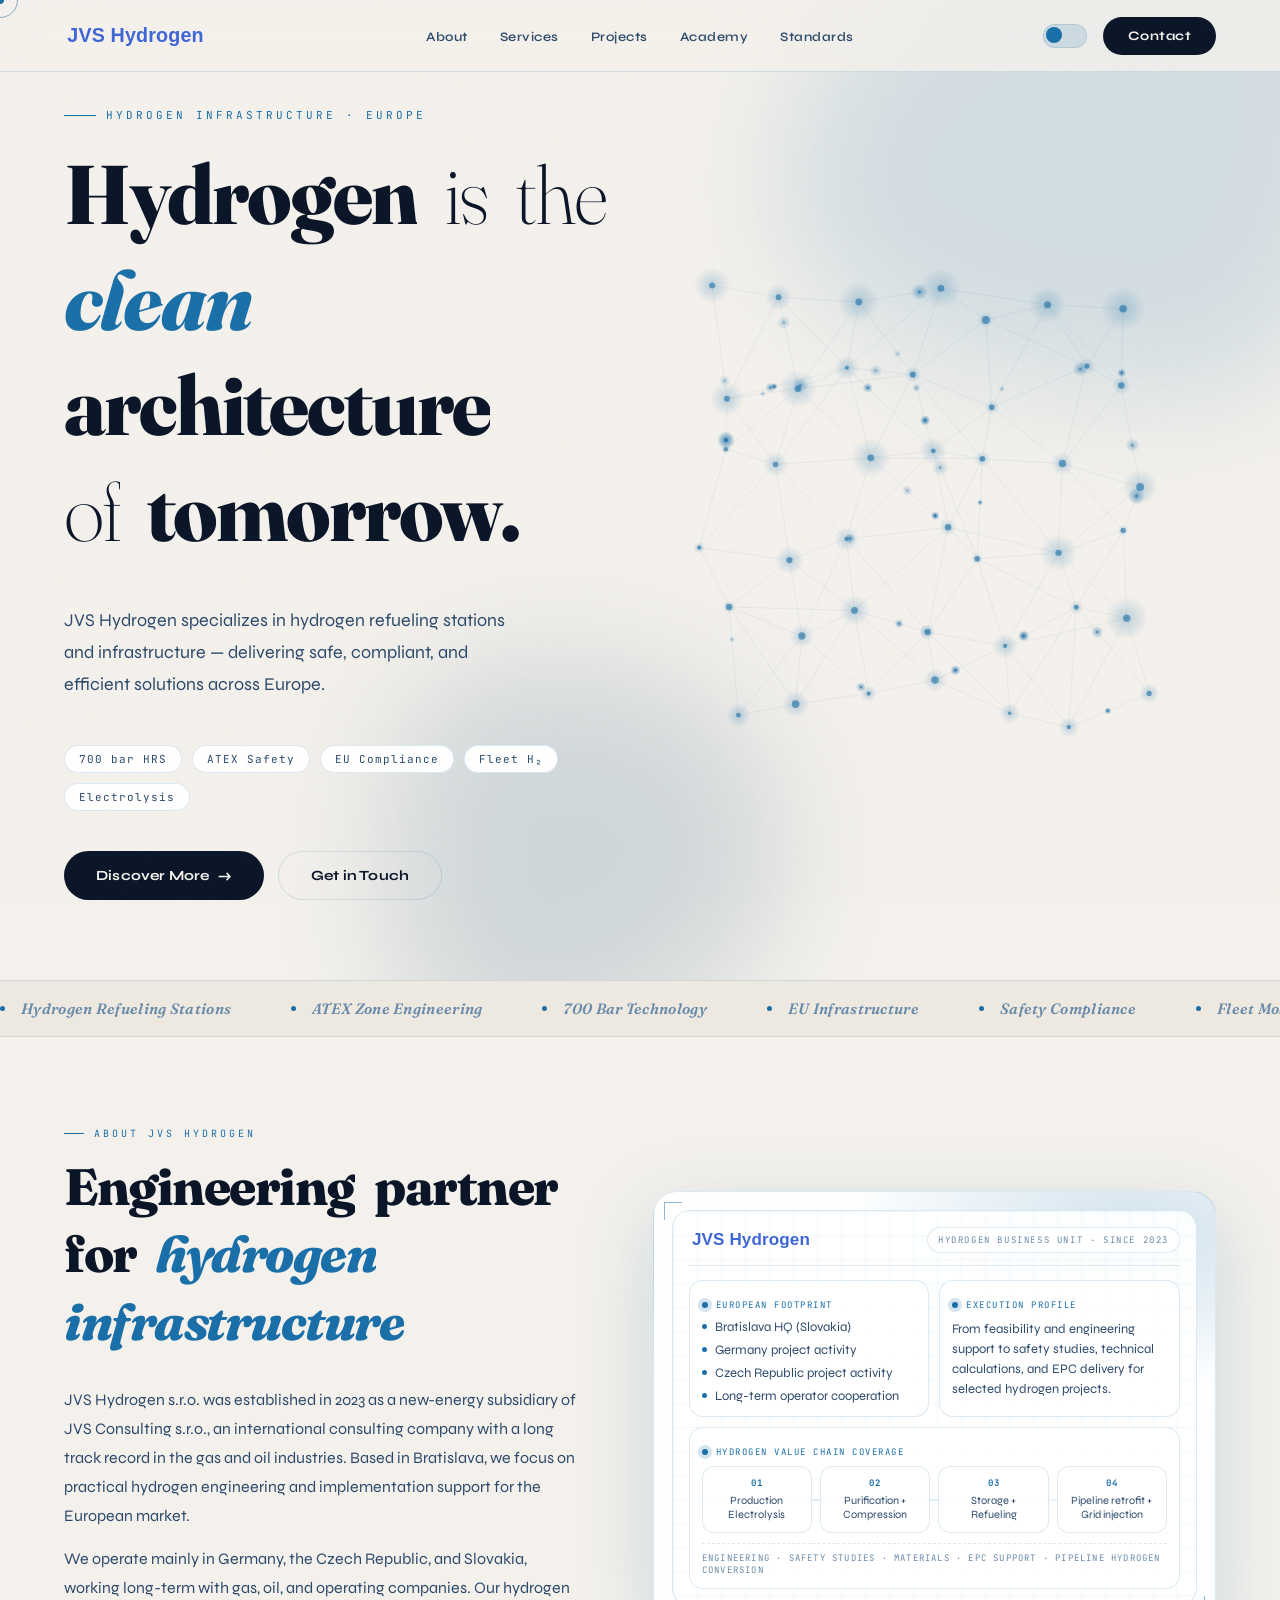
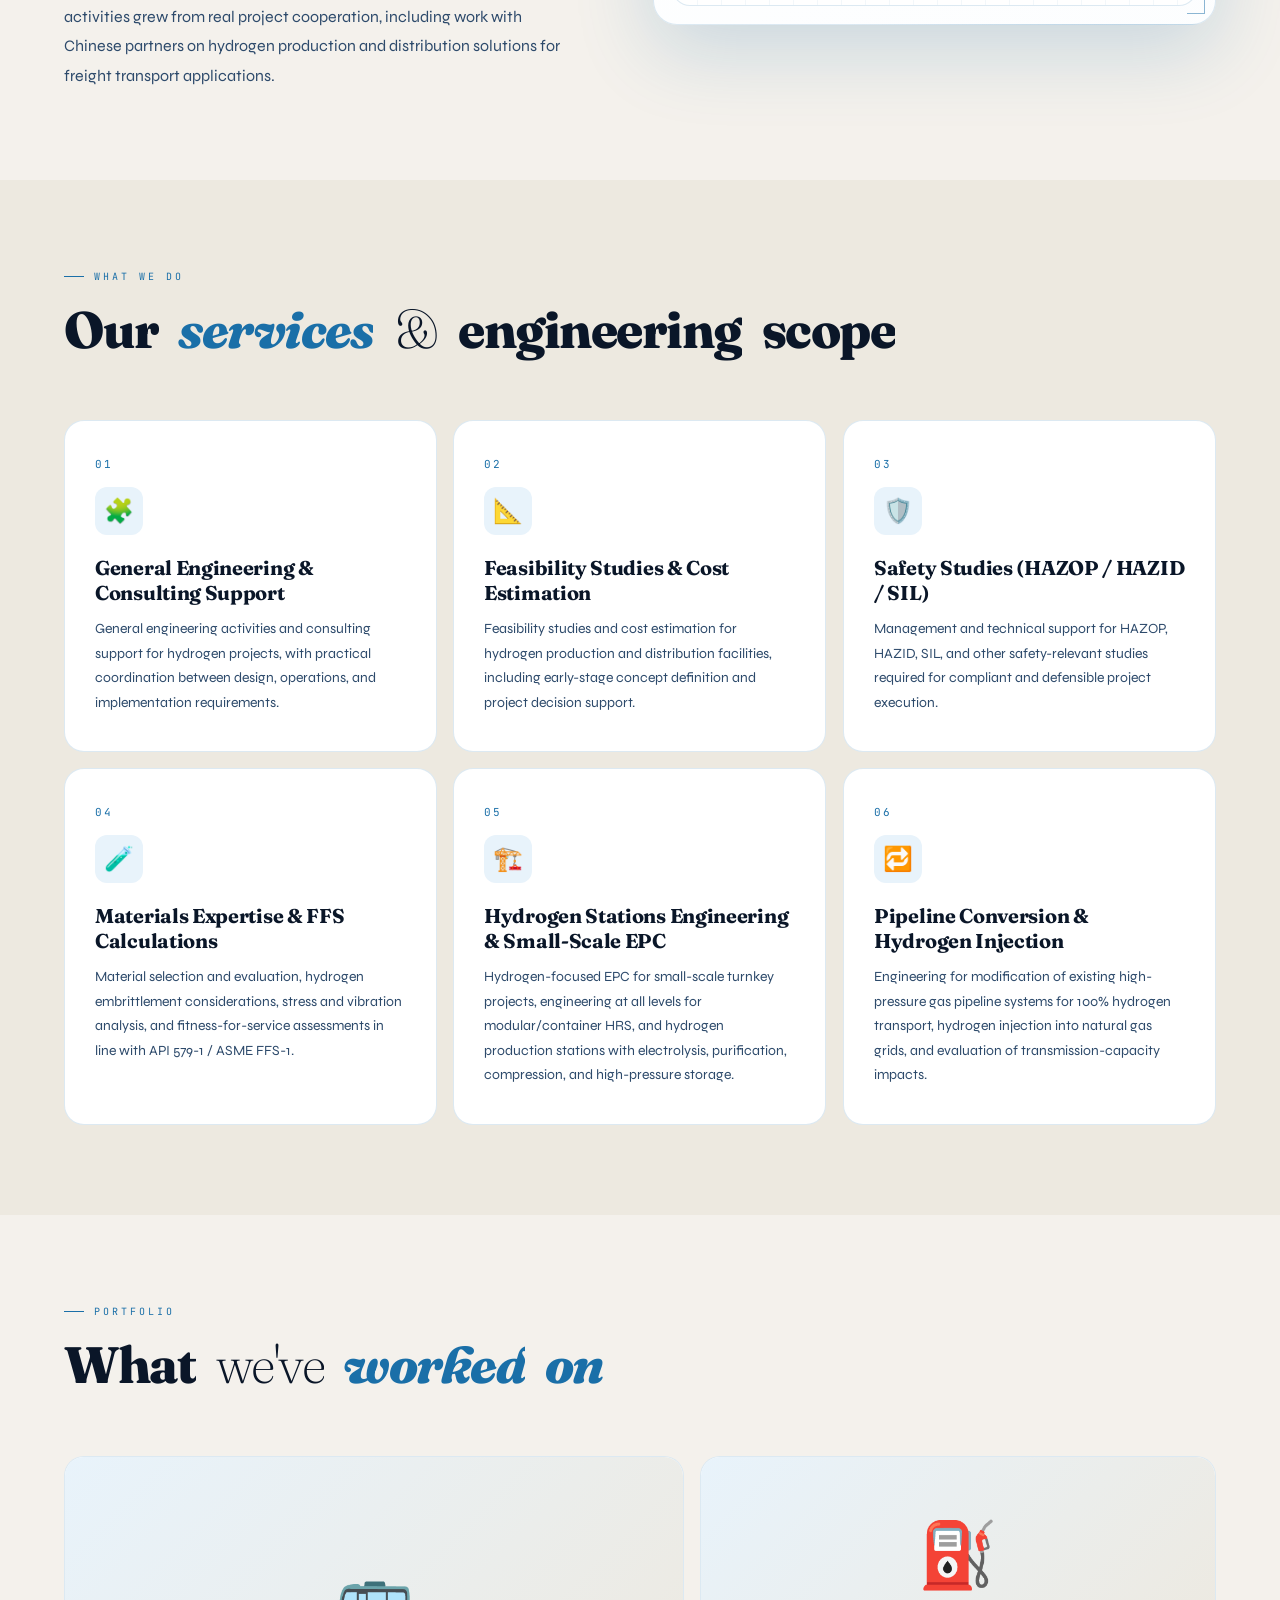
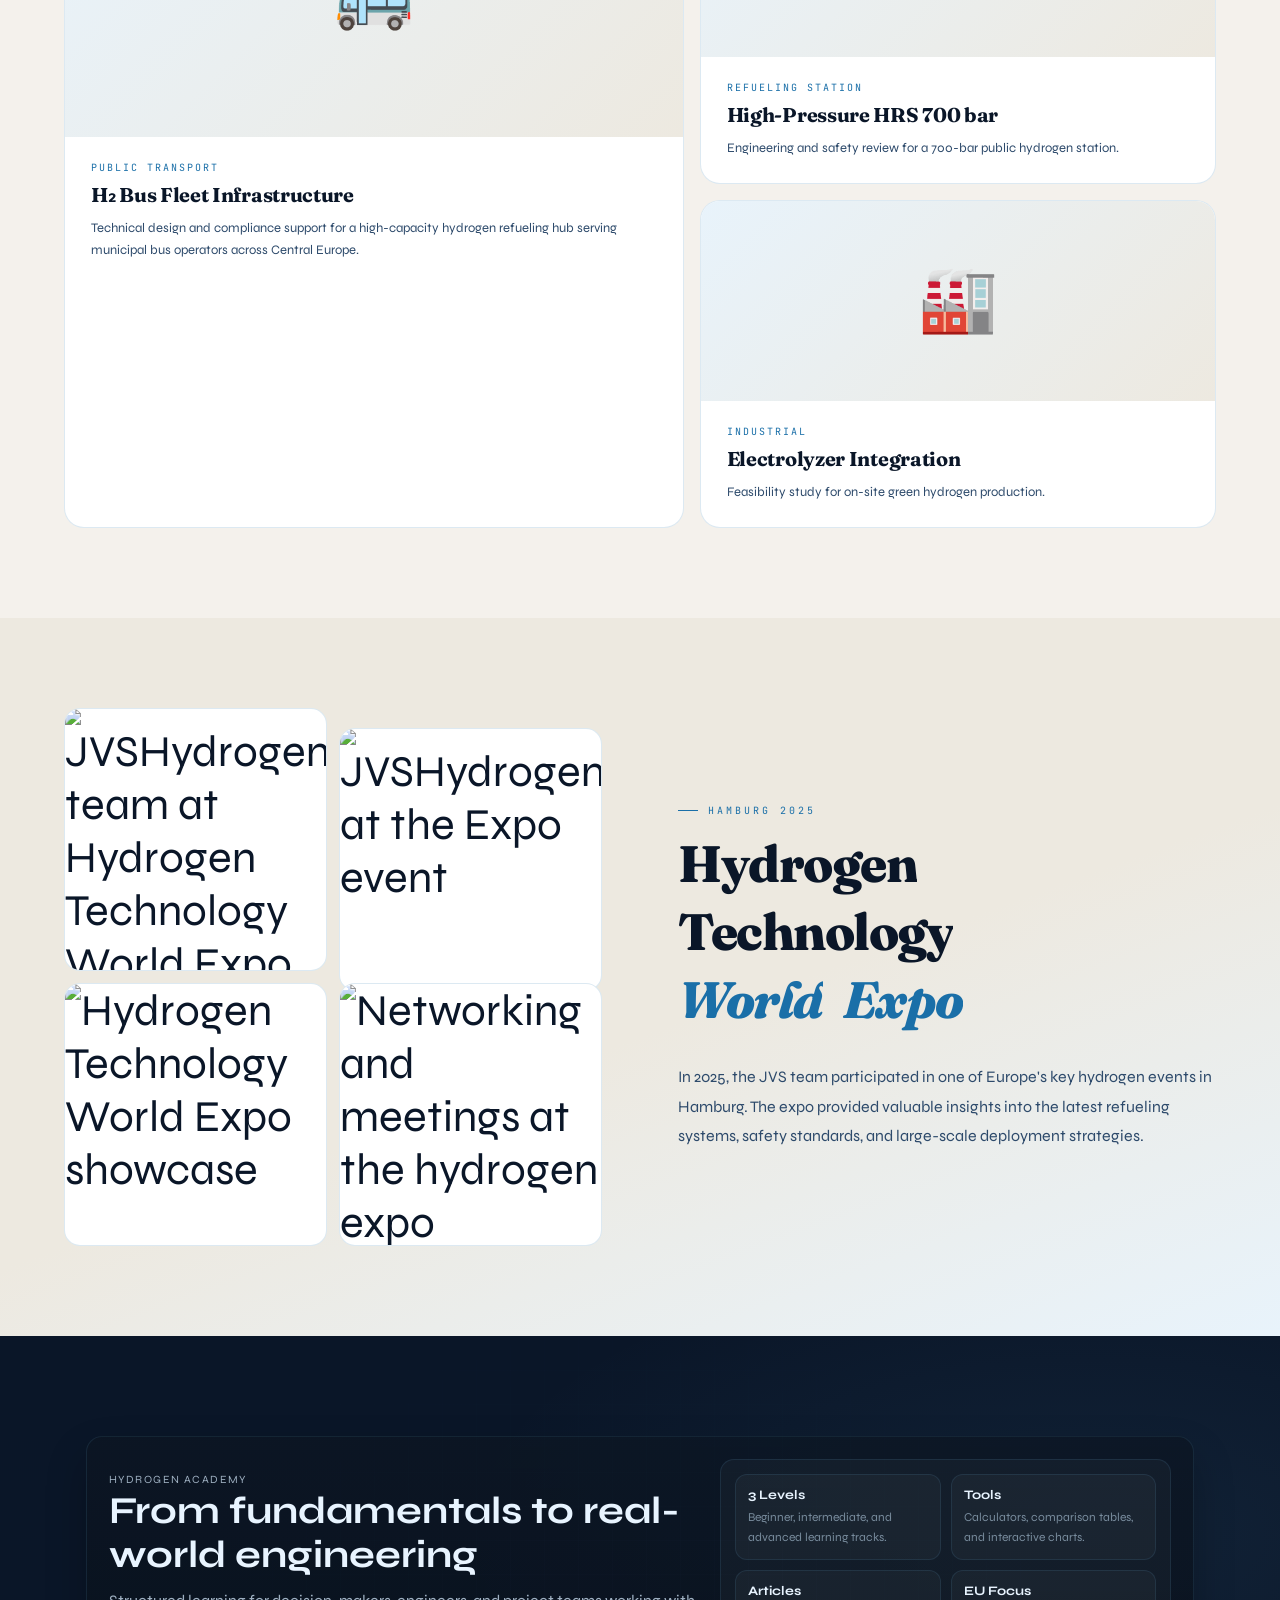
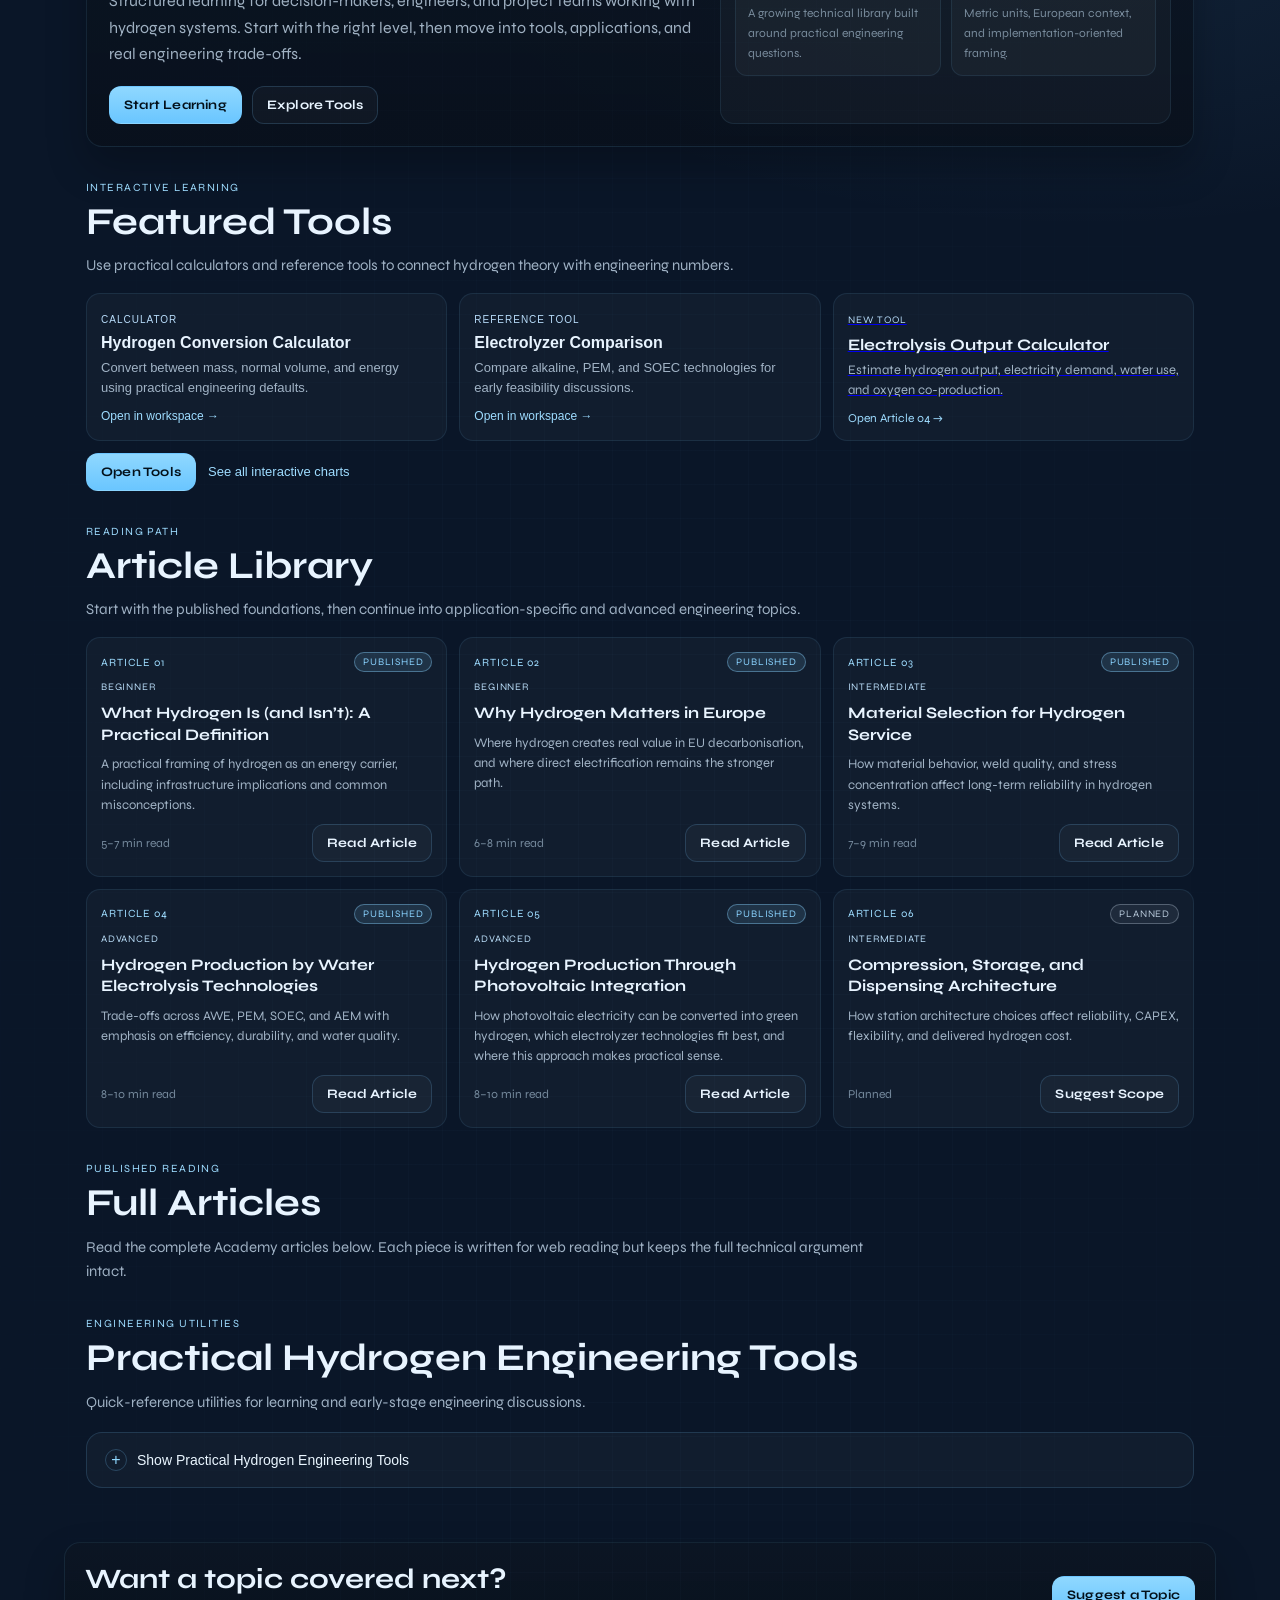
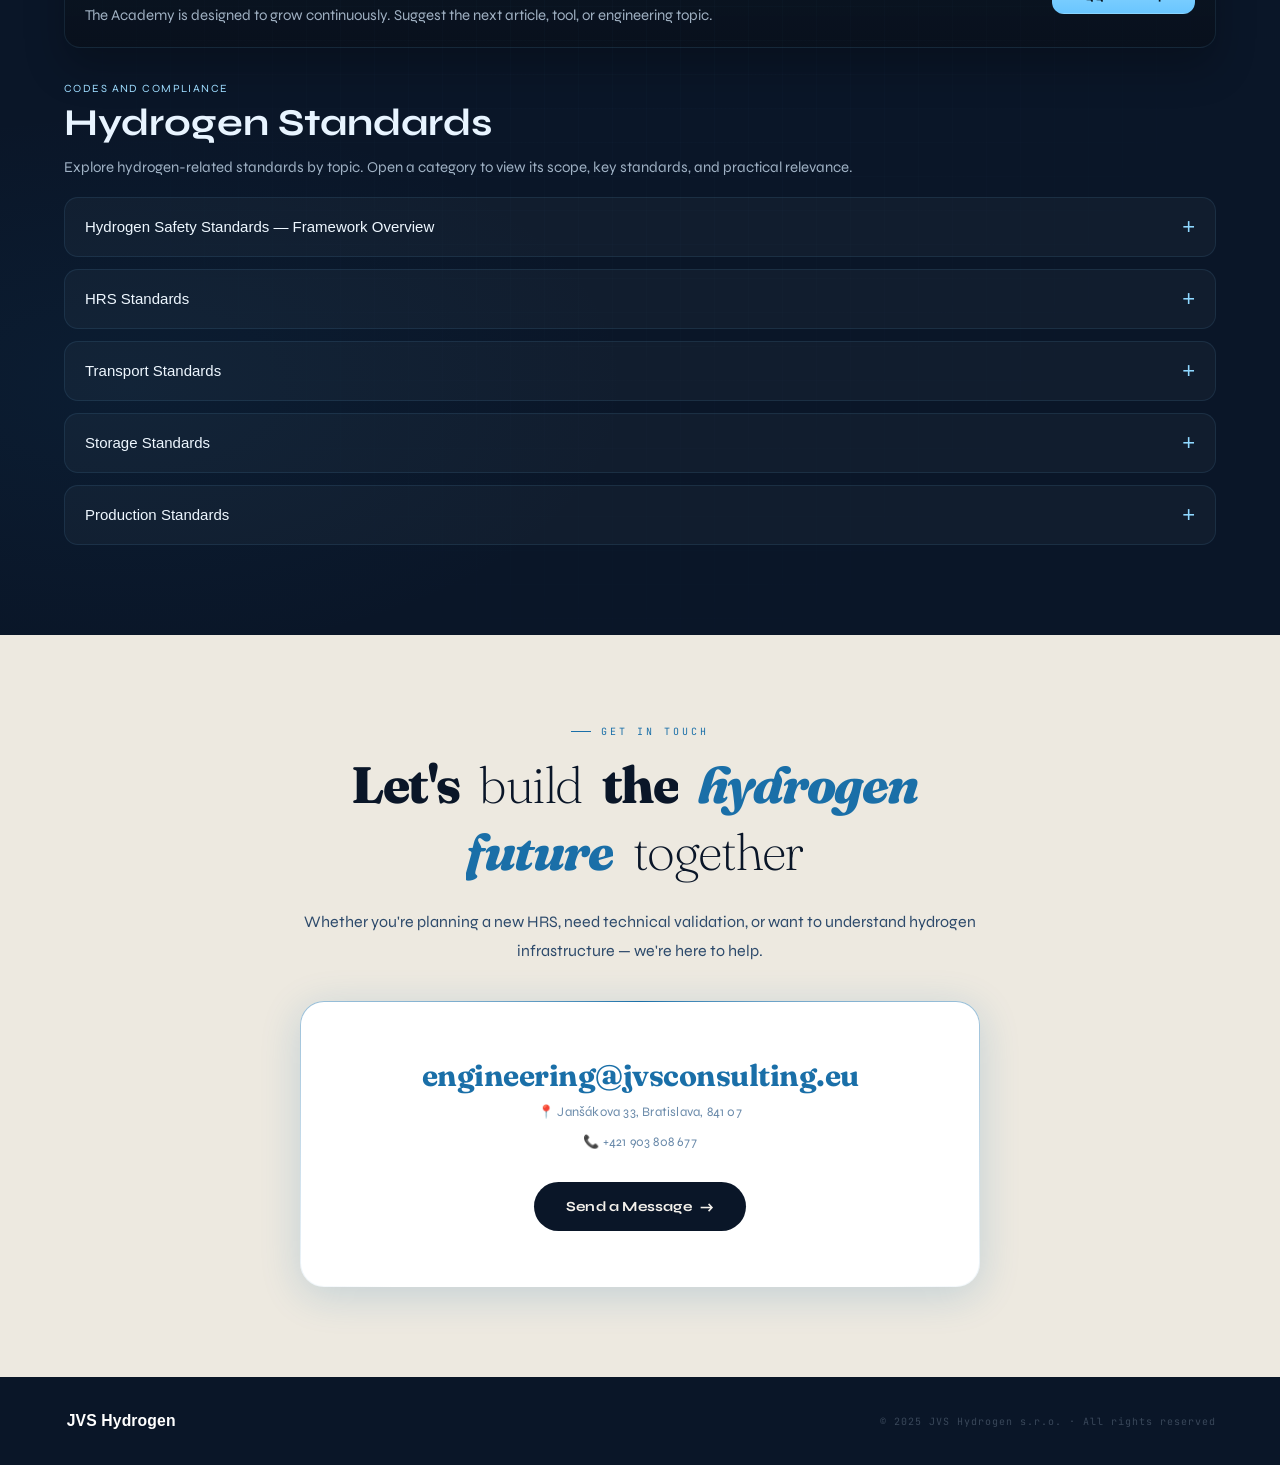
==== commit 338314de: "Add styled standards diagram to safety overview" ====
--- a/index.html
+++ b/index.html
@@ -2046,6 +2046,11 @@
   align-items: start;
 }
 
+#academy.academy-v2 .standard-body--framework {
+  grid-template-columns: minmax(0, 1fr) minmax(430px, 560px);
+  gap: 32px;
+}
+
 #academy.academy-v2 .standard-copy {
   min-width: 0;
   max-width: 78ch;
@@ -2070,6 +2075,43 @@
   filter: saturate(0.72) brightness(1.22);
 }
 
+#academy.academy-v2 .standard-media--diagram {
+  position: sticky;
+  top: 96px;
+  padding: 16px;
+  border-radius: 28px;
+  border: 1px solid rgba(116,201,255,0.12);
+  background:
+    radial-gradient(circle at top, rgba(116,201,255,0.14), transparent 56%),
+    linear-gradient(180deg, rgba(8,24,40,0.92), rgba(5,16,27,0.88));
+  box-shadow: 0 16px 36px rgba(0,0,0,0.16);
+  backdrop-filter: blur(10px);
+}
+
+#academy.academy-v2 .standard-media-kicker {
+  display: inline-flex;
+  align-items: center;
+  margin-bottom: 12px;
+  padding: 6px 10px;
+  border-radius: 999px;
+  border: 1px solid rgba(116,201,255,0.16);
+  background: rgba(116,201,255,0.08);
+  color: #dff3ff;
+  font-size: 11px;
+  letter-spacing: 0.08em;
+  text-transform: uppercase;
+}
+
+#academy.academy-v2 .standard-media--diagram img {
+  border-radius: 18px;
+  border: 1px solid rgba(116,201,255,0.10);
+  background: linear-gradient(180deg, #eaf5fd, #dcecf8);
+  padding: 14px;
+  opacity: 1;
+  filter: none;
+  box-shadow: 0 10px 24px rgba(2,10,18,0.18);
+}
+
 @media (max-width: 1180px) {
   #academy.academy-v2 .standard-body--media {
     grid-template-columns: 1fr;
@@ -2080,6 +2122,10 @@
     position: static;
     justify-self: start;
     max-width: 820px;
+  }
+
+  #academy.academy-v2 .standard-body--framework {
+    grid-template-columns: 1fr;
   }
 }
 
@@ -4117,7 +4163,7 @@
         <span>Hydrogen Safety Standards &#8212; Framework Overview</span>
       </button>
       <div class="standard-panel" id="standards-framework-panel" hidden>
-        <div class="standard-body">
+        <div class="standard-body standard-body--media standard-body--framework">
           <div class="standard-copy" id="standards-framework-overview">
             <h4>Hydrogen Safety Standards: The Framework Behind Every Project</h4>
 
@@ -4142,6 +4188,9 @@
             </ul>
             <p>
               Each layer addresses different risks. Together, they form a complete safety structure.
+            </p>
+            <p>
+              The diagram on the right gives a quick map of how hydrogen standardization is distributed across ISO, IEC, CEN, and CENELEC domains, from cross-cutting safety topics to mobility, industry, production, and transmission.
             </p>
 
             <h4>Core Standardization Bodies</h4>
@@ -4200,6 +4249,11 @@
               <p>Yang, Y. et al. Development of Standards for Hydrogen Safety, 2020</p>
             </div>
           </div>
+
+          <figure class="standard-media standard-media--diagram">
+            <div class="standard-media-kicker">Standards Landscape</div>
+            <img src="assets/standards/safety-standards-source-blue-crop-soft.png" alt="Overview diagram of ISO, IEC and European hydrogen safety standardization domains" loading="lazy">
+          </figure>
         </div>
       </div>
     </article>
